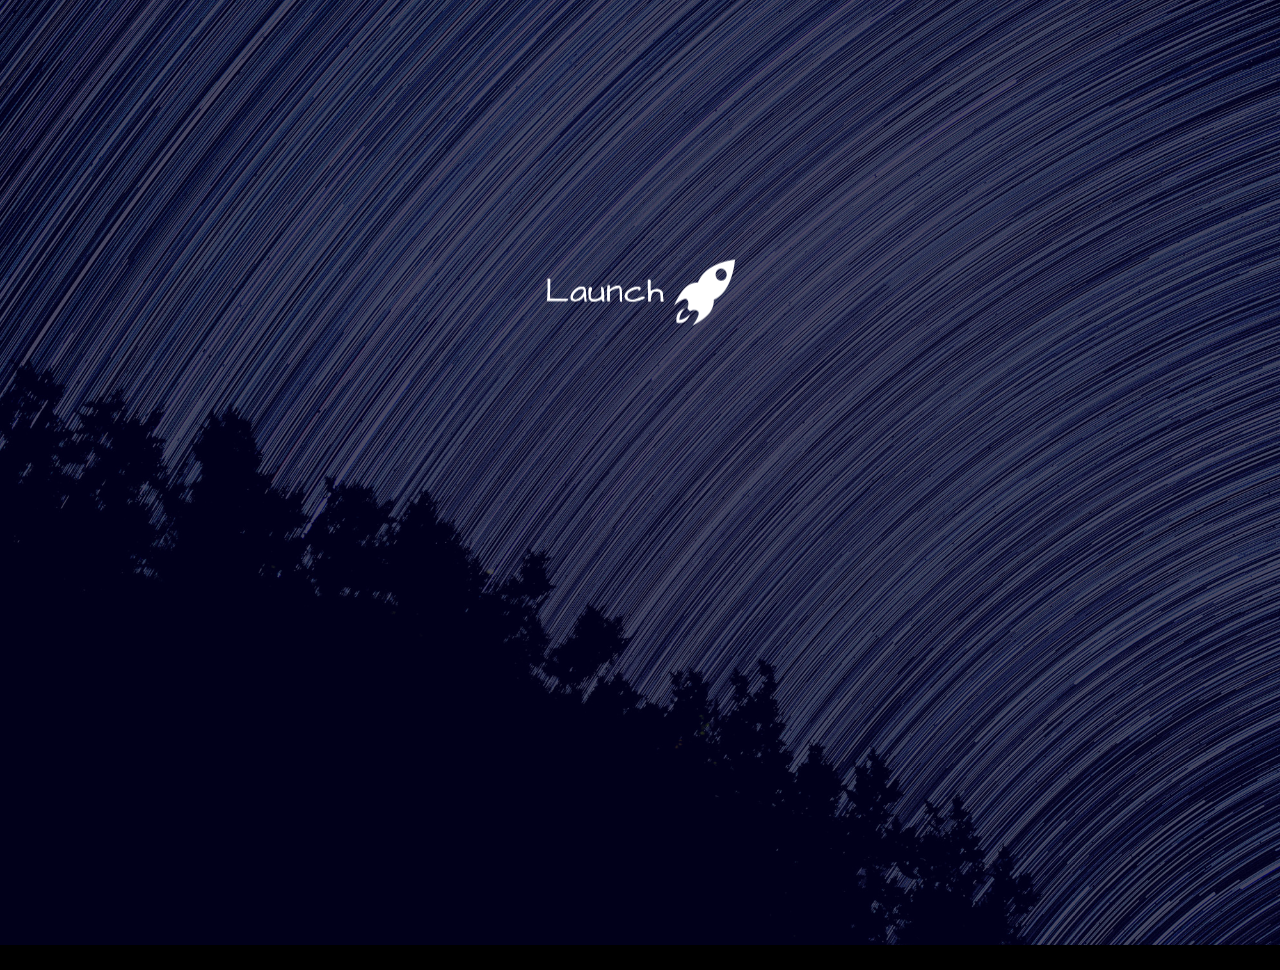
==== index.html @ 57f489f5 "Initial Website" ====
<!doctype html>

<html lang="en">
   
   
    <head>


        <!-- META -->
        <meta charset="utf-8">
        <meta name="robots" content="noodp">
        <meta name="viewport" content="width=device-width, initial-scale=1, maximum-scale=1, user-scalable=no">

        <!-- PAGE TITLE -->
        <title>Launch - Coming Soon</title>

        <!-- FAVICON -->
        <link rel="shortcut icon" href="assets/img/favicon.png">

        <!-- FONTS -->
        <link href="https://fonts.googleapis.com/css?family=Roboto:100,300,400,500,700&amp;subset=latin-ext" rel="stylesheet">

        <!-- STYLESHEETS -->
        <link rel="stylesheet" type="text/css" href="assets/css/plugins.css">
        <link rel="stylesheet" type="text/css" href="assets/css/main.css">


    </head>


    <body>
    
       
        <!-- PRELOADER -->
        <div class="preloader">
           
            <!-- SPINNER -->
            <div class="spinner">
             
              <div class="bounce-1"></div>
              <div class="bounce-2"></div>
              <div class="bounce-3"></div>
              
            </div>
            <!-- /SPINNER -->
            
        </div>
        <!-- /PRELOADER -->


        <!-- HERO -->
        <div class="hero">


            <!-- FRONT CONTENT -->
            <div class="front-content">


                <!-- CONTAINER MID -->
                <div class="container-mid">


                    <!-- ANIMATION CONTAINER -->
                    <div class="animation-container animation-fade-down" data-animation-delay="0">
                       
                        <img class="img-responsive logo" src="assets/img/logo.png" alt="image">
                        
                    </div>
                    <!-- /ANIMATION CONTAINER -->
                    
                    
                    <!-- ANIMATION CONTAINER -->
                    <div class="animation-container animation-fade-right" data-animation-delay="300">
                        
                        <h1>We're Coming Soon..</h1>
                        
                    </div>
                    <!-- /ANIMATION CONTAINER -->
                    
                    
                    <!-- ANIMATION CONTAINER -->
                    <div class="animation-container animation-fade-left" data-animation-delay="600"> 
                       
                        <p class="subline">We're working on our new website. Join our newsletter and get notifed.</p>
                        
                    </div>
                    <!-- /ANIMATION CONTAINER -->
                    

                    <!-- ANIMATION CONTAINER -->
                    <div class="animation-container animation-fade-up" data-animation-delay="900"> 
                       
                        <div class="open-popup">Notify Me</div>
                        
                    </div>
                    <!-- /ANIMATION CONTAINER -->
                    

                </div>
                <!-- /CONTAINER MID -->


                <!-- FOOTER -->
                <div class="footer">
                    

                    <!-- ANIMATION CONTAINER -->
                    <div class="animation-container animation-fade-up" data-animation-delay="1200">
                       
                        <p>© 2017 Your Brand | Design by <a href="https://templatefoundation.com">Template Foundation</a></p>
                        
                    </div>
                    <!-- /ANIMATION CONTAINER -->
                    

                </div>
                <!-- /FOOTER -->


            </div>
            <!-- /FRONT CONTENT -->


            <!-- BACKGROUND CONTENT -->
            <div class="background-content parallax-on">

                <div class="background-overlay"></div>
                <div class="background-img layer" data-depth="0.05"></div>
                
            </div>
            <!-- /BACKGROUND CONTENT -->


        </div>
        <!-- /HERO -->
        
        
        <!-- POPUP ( SUBSCRIBE ) -->
        <div class="popup">
           
           
            <!-- CARD -->
            <div class="card">
                    
                    
                    <!-- CARD CLOSE BUTTON -->
                    <div class="close-popup close-button"></div>
                   
                    <i class="fa fa-envelope-o" aria-hidden="true"></i>
                    <h3>Sign Up</h3>
                    <p class="subline">Signing up to our newsletter gives you exclusive access to our Website Launch!</p>
                   
                    <!-- FORM -->
                    <form action="assets/php/subscribe.php" method="post" class="subscribe-form">

                       
                        <input type="text" name="email" placeholder="* Enter your Email" onfocus="this.placeholder = ''" onblur="this.placeholder = '* Enter your Email'" class="email form-control">

                        <!-- PHANTOM ELEMENT ( HONEYPOT CAPTCHA FOR SECURITY ) DO NOT REMOVE -->
                        <div class="fhp-input"><input type="text" name="phone" placeholder="* Enter your phone to Subscribe!" class="email form-control"></div>
                        <!-- /PHANTOM ELEMENT ( HONEYPOT CAPTCHA FOR SECURITY ) DO NOT REMOVE -->

                        <button type="submit" class="btn btn-primary form-control">Subscribe<i class="fa fa-long-arrow-right" aria-hidden="true"></i></button>
                        
                        <!-- SUCCESS-ERROR MESSAGE -->
                        <div class="error-message">* Enter a valid Email Address!</div>
                        <div class="success-message">* Successfuly Subscribed!</div>
                        <!-- /SUCCESS-ERROR MESSAGE -->
                        

                    </form>
                    <!-- /FORM -->
                    
                
            </div>
            <!-- /CARD -->
            
            
        </div>
        <!-- /POPUP ( SUBSCRIBE ) -->


        <!-- JAVASCRIPTS -->
        <script type="text/javascript" src="assets/js/plugins.js"></script>
        <script type="text/javascript" src="assets/js/main.js"></script>


    </body> 
    
    
</html>
---- assets/css/main.css ----
/******************************************************************


	------------------------
	-- TABLE OF CONTENTS --
	------------------------
	
	--  1. Basic
	--  2. Preloader
    --  3. Hero
    --  4. Hero --> Front Content
    --  5. Hero --> Background Content
    --  6. Popup Subscribe
 
 
 ******************************************************************/




/** 1. Basic
*******************************************************************/

html
{
    font-size: 10px !important;
}

body
{
    font-family: 'Roboto', sans-serif;
    font-weight: 300;
    font-style: normal;

    overflow: hidden;

    color: #fff;
    background: #000;

    -webkit-font-smoothing: antialiased;
}

h1,
h2,
h3,
h4,
h5,
h6,
p,
a
{
    font-family: 'Roboto', sans-serif;
    font-weight: normal;

    color: #fff;
}

h1
{
    font-size: 6rem;
}

h2
{
    font-size: 5rem;
}

h3
{
    font-size: 4rem;
}

h4
{
    font-size: 3rem;
}

h5
{
    font-size: 2rem;
}

h6
{
    font-size: 1.8rem;
}

p
{
    font-size: 1.4rem;
}

a,
a:hover,
a:focus
{
    cursor: pointer;
    -webkit-transition: all 300ms ease;
         -o-transition: all 300ms ease;
            transition: all 300ms ease;
    text-decoration: none;
}

a:hover
{
    color: #fff;
}

@media (max-width:700px)
{
    html
    {
        font-size: 8px !important;
    }
}

@media (max-width:500px)
{
    html
    {
        font-size: 6px !important;
    }
}

@media (max-width:350px)
{
    html
    {
        font-size: 5px !important;
    }
}

@media (orientation:landscape) and (max-height:420px)
{
    html
    {
        font-size: 8px !important;
    }
}



/** 2. Preloader
*******************************************************************/

.preloader
{
    position: fixed;
    z-index: 100000;
    top: 0;
    left: 0;

    width: 100%;
    height: 100%;

    background: #2707eb;
}

.preloader.preloader-hidden
{
    height: 0;
    
    -webkit-transition: .5s ease .3s;
         -o-transition: .5s ease .3s;
            transition: .5s ease .3s;
}

.preloader .spinner
{
    position: absolute;
    top: 50%;

    width: 100%;

    -webkit-transform: translateY(-50%);
        -ms-transform: translateY(-50%);
            transform: translateY(-50%);
    text-align: center;
    opacity: 1;
}

.preloader.preloader-hidden .spinner
{
    opacity: 0;
    
    -webkit-transition: .3s ease;
         -o-transition: .3s ease;
            transition: .3s ease;
}

.preloader .spinner > div
{
    display: inline-block;

    width: 18px;
    height: 18px;
    margin: 0 6px;

    -webkit-animation: spinner-bounce 1.4s infinite ease-in-out both;
            animation: spinner-bounce 1.4s infinite ease-in-out both;

    border-radius: 100%;
    background-color: #fff;
}

.preloader .spinner .bounce-1
{
    -webkit-animation-delay: -.32s;
            animation-delay: -.32s;
}

.preloader .spinner .bounce-2
{
    -webkit-animation-delay: -.16s;
            animation-delay: -.16s;
}

@-webkit-keyframes spinner-bounce
{
    0%,
    80%,
    100%
    {
        -webkit-transform: scale(0);
    }
    40%
    {
        -webkit-transform: scale(1.0);
    }
}

@keyframes spinner-bounce
{
    0%,
    80%,
    100%
    {
        -webkit-transform: scale(0);
                transform: scale(0);
    }

    40%
    {
        -webkit-transform: scale(1.0);
                transform: scale(1.0);
    }
}



/** 3. Hero
*******************************************************************/

.hero
{
    position: absolute;
    z-index: 1;
    top: 0;
    left: 0;

    width: 100%;
    height: 100%;
}

.hero .animation-container
{
    -webkit-transition: .5s ease;
         -o-transition: .5s ease;
            transition: .5s ease;
}

.hero .animation-container.animation-fade
{
    opacity: 0;
}

.hero .animation-container.animation-fade.run-animation
{
    opacity: 1;
}

.hero .animation-container.animation-fade-up
{
    -webkit-transform: translateY(10vh);
        -ms-transform: translateY(10vh);
            transform: translateY(10vh);

    opacity: 0;
}

.hero .animation-container.animation-fade-up.run-animation
{
    -webkit-transform: translateY(0);
        -ms-transform: translateY(0);
            transform: translateY(0);

    opacity: 1;
}

.hero .animation-container.animation-fade-down
{
    -webkit-transform: translateY(-10vh);
        -ms-transform: translateY(-10vh);
            transform: translateY(-10vh);

    opacity: 0;
}

.hero .animation-container.animation-fade-down.run-animation
{
    -webkit-transform: translateY(0);
        -ms-transform: translateY(0);
            transform: translateY(0);

    opacity: 1;
}

.hero .animation-container.animation-fade-left
{
    -webkit-transform: translateX(10vh);
        -ms-transform: translateX(10vh);
            transform: translateX(10vh);

    opacity: 0;
}

.hero .animation-container.animation-fade-left.run-animation
{
    -webkit-transform: translateX(0);
        -ms-transform: translateX(0);
            transform: translateX(0);

    opacity: 1;
}

.hero .animation-container.animation-fade-right
{
    -webkit-transform: translateX(-10vh);
        -ms-transform: translateX(-10vh);
            transform: translateX(-10vh);

    opacity: 0;
}

.hero .animation-container.animation-fade-right.run-animation
{
    -webkit-transform: translateX(0);
        -ms-transform: translateX(0);
            transform: translateX(0);

    opacity: 1;
}



/** 4. Hero --> Front Content 
*******************************************************************/

.hero .front-content
{
    position: absolute;
    z-index: 2;
    top: 0;
    left: 0;

    width: 100%;
    height: 100%;
}

.hero .front-content .container-mid
{
    position: absolute;
    top: 50%;
    left: 0;

    width: 100%;

    -webkit-transform: translateY(-50%);
        -ms-transform: translateY(-50%);
            transform: translateY(-50%);
    text-align: center;
}

.hero .front-content .container-mid img.logo
{
    display: block;

    margin: 0 auto;
}

.hero .front-content .container-mid h1
{
    font-weight: bold;
    line-height: 1.1em;

    margin-top: .5em;
    margin-bottom: .46em;

    letter-spacing: .025em;
}

.hero .front-content .container-mid p.subline
{
    font-size: 3rem;
    line-height: 1.4em;

    max-width: 18em;
    margin-right: auto;
    margin-bottom: 1.3em;
    margin-left: auto;

    letter-spacing: .025em;
}

.hero .front-content .container-mid .open-popup
{
    font-size: 2.2rem;
    font-weight: 500;
    line-height: 2.6em;

    position: relative;

    display: inline-block;
    overflow: hidden;

    padding: 0 2.6em;

    cursor: pointer;
    -webkit-transition: all .1s linear;
         -o-transition: all .1s linear;
            transition: all .1s linear;
    letter-spacing: .025em;

    color: #fff;
    border: 3px solid #fff;
    border-radius: 4em;
    background: none;
}

.hero .front-content .container-mid .open-popup:hover
{
    color: #111;
    background: #fff;
}

.hero .front-content .footer
{
    position: absolute;
    bottom: 10px;

    width: 100%;

    text-align: center;
}

.hero .front-content .footer p
{
    font-size: 1.3rem;

    letter-spacing: .025em;

    opacity: .85;
}

.hero .front-content .footer p a
{
    font-weight: bold;
}

@media (orientation:landscape) and (max-height:420px)
{
    .hero .front-content .footer
    {
        display: none;
    }
}



/** 5. Hero --> Background Content 
*******************************************************************/

.hero .background-content
{
    position: absolute;
    z-index: 1;
    top: 0;
    left: 0;

    width: 100%;
    height: 100%;
}

.hero .background-content.parallax-on
{
    position: absolute;
    z-index: 1;
    top: 50%;
    left: 50%;

    width: 110%;
    height: 110%;

    -webkit-transform: translate3d(-50%, -50%, 0px) !important;
            transform: translate3d(-50%, -50%, 0px) !important;
}

.hero .background-content .background-overlay
{
    position: absolute;
    z-index: 50;
    top: 0;
    left: 0;

    width: 100%;
    height: 100%;

    opacity: .7;
    background: #020026;
}

.hero .background-content .background-img
{
    position: absolute;
    z-index: 1;
    top: 0;
    left: 0;

    width: 100%;
    height: 100%;

    background: url(../img/background.jpg);
    background-repeat: no-repeat;
    background-size: cover;
}


/** 6. Popup Subscribe
*******************************************************************/

.popup
{
    position: fixed;
    z-index: -100;
    top: 0;
    left: 0;

    overflow-y: auto;

    width: 100%;
    height: 100%;

    -webkit-transition: .3s ease;
         -o-transition: .3s ease;
            transition: .3s ease;
    pointer-events: none;

    opacity: 0;
    background: rgba(5,5,5,.5);
}

.popup.show
{
    z-index: 100;

    pointer-events: all;

    opacity: 1;
}

.popup .backface
{
    position: absolute;
    z-index: 0;
    top: 0;
    left: 0;

    width: 100%;
    height: 100%;
}

.popup .card
{
    position: relative;
    z-index: 5;
    top: 60%;
    left: 50%;

    max-width: 410px;
    padding: 90px 46px;

    -webkit-transform: translate(-50%,-50%);
        -ms-transform: translate(-50%,-50%);
            transform: translate(-50%,-50%);
    text-align: center;

    opacity: 0;
    border: 5px solid #fff;
    background: red;
    background-image: url(../img/card-background.jpg);
    background-position: center;
    background-size: cover;
}

.popup.show .card
{
    top: 50%;

    -webkit-transition: .4s ease;
         -o-transition: .4s ease;
            transition: .4s ease;

    opacity: 1;
}

.popup .card:after
{
    position: absolute;
    z-index: -2;
    top: 0;
    left: 0;

    width: 100%;
    height: 100%;

    content: '';

    opacity: .4;
    background: #111;
}

.popup .card .close-button
{
    position: absolute;
    top: 15px;
    right: 15px;

    width: 20px;
    height: 20px;

    cursor: pointer;
}

.popup .card .close-button:before
{
    position: absolute;
    top: 50%;
    left: 0;

    width: 100%;
    height: 2px;

    content: '';
    -webkit-transform: rotate(45deg);
        -ms-transform: rotate(45deg);
            transform: rotate(45deg);

    background: #fff;
}

.popup .card .close-button:after
{
    position: absolute;
    top: 50%;
    left: 0;

    width: 100%;
    height: 2px;

    content: '';
    -webkit-transform: rotate(-45deg);
        -ms-transform: rotate(-45deg);
            transform: rotate(-45deg);

    background: #fff;
}

.popup .card i
{
    font-size: 6rem;
}

.popup .card h3
{
    margin-top: .5em;
    margin-bottom: .8em;
}

.popup .card p.subline
{
    font-size: 1.6rem;

    max-width: 19em;
    margin-right: auto;
    margin-bottom: 2.4em;
    margin-left: auto;

    letter-spacing: .025em;
}


.popup .card .subscribe-form
{
    position: relative;

    width: 100%;
}

.popup .card .subscribe-form .fhp-input
{
    display: none;

    pointer-events: none;

    opacity: 0;
}

.popup .card .subscribe-form input
{
    font-size: 1.6rem;
    font-weight: 400;
    line-height: 3.2em;

    display: block;

    height: 3.2em;
    margin-bottom: 20px;

    text-align: center;
    letter-spacing: .03em;

    border: none;
    border-radius: 6px;
    outline: none !important;
    background: #fff;
    -webkit-box-shadow: none;
            box-shadow: none;
}

.popup .card .subscribe-form button
{
    font-size: 1.6rem;
    font-weight: 400;
    line-height: 3.2em !important;

    position: relative;

    display: block;

    height: 3.2em;
    padding: 0;

    -webkit-transition: .1s ease;
         -o-transition: .1s ease;
            transition: .1s ease;
    text-align: center;
    letter-spacing: .03em;

    border: none;
    border-radius: 6px;
    outline: none !important;
    background: #2707eb;
    -webkit-box-shadow: none !important;
            box-shadow: none !important;
}

.popup .card .subscribe-form button[disabled]
{
    cursor: not-allowed;

    opacity: 1;

    filter: alpha(opacity=100);
}

.popup .card .subscribe-form button span
{
    font-size: inherit;
    line-height: inherit;

    position: absolute;
    z-index: 100;
    top: 0;
    left: 0;

    width: 100%;

    text-align: center;

    color: #fff !important;
    border: none !important;
    outline: none !important;
}

.popup .card .subscribe-form button i
{
    font-size: 1.4em;
    line-height: inherit;

    position: absolute;
    z-index: 100;
    top: 0;
    right: 5%;

    width: auto;

    -webkit-transform: translateX(-15px);
        -ms-transform: translateX(-15px);
            transform: translateX(-15px);
    text-align: center;

    opacity: 0;
    color: #fff !important;
}

.popup .card .subscribe-form button:hover i
{
    -webkit-transform: translateX(0);
        -ms-transform: translateX(0);
            transform: translateX(0);

    opacity: 1;
}

.popup .card .subscribe-form button[disabled] i
{
    display: none !important;
}

.popup .card .subscribe-form .error-message,
.popup .card .subscribe-form .success-message
{
    font-weight: 500;

    position: absolute;
    bottom: -36px;
    left: 0;

    width: 100%;

    text-align: center;
    letter-spacing: .02em;

    opacity: 0;
}

.popup .card .subscribe-form.form-error .error-message,
.popup .card .subscribe-form.form-success .success-message
{
    -webkit-transition: .3s ease;
         -o-transition: .3s ease;
            transition: .3s ease;

    opacity: 1;
}

.popup .card .subscribe-form.form-success .success-message
{
    -webkit-animation-name: form_success_animation;
            animation-name: form_success_animation;
    -webkit-animation-duration: 1s;
            animation-duration: 1s;

    color: lawngreen;
}

.popup .card .subscribe-form.form-error .error-message
{
    -webkit-animation-name: form_error_animation;
            animation-name: form_error_animation;
    -webkit-animation-duration: 1s;
            animation-duration: 1s;

    color: red;
}

@-webkit-keyframes form_success_animation
{
    from
    {
        -webkit-transform: scale3d(1, 1, 1);
                transform: scale3d(1, 1, 1);
    }

    50%
    {
        -webkit-transform: scale3d(1.08, 1.08, 1.08);
                transform: scale3d(1.08, 1.08, 1.08);
    }

    to
    {
        -webkit-transform: scale3d(1, 1, 1);
                transform: scale3d(1, 1, 1);
    }
}

@keyframes form_success_animation
{
    from
    {
        -webkit-transform: scale3d(1, 1, 1);
                transform: scale3d(1, 1, 1);
    }

    50%
    {
        -webkit-transform: scale3d(1.08, 1.08, 1.08);
                transform: scale3d(1.08, 1.08, 1.08);
    }

    to
    {
        -webkit-transform: scale3d(1, 1, 1);
                transform: scale3d(1, 1, 1);
    }
}

@-webkit-keyframes form_error_animation
{
    from
    {
        -webkit-transform: none;
                transform: none;
    }

    15%
    {
        -webkit-transform: translate3d(-10%, 0, 0) rotate3d(0, 0, 1, -5deg);
                transform: translate3d(-10%, 0, 0) rotate3d(0, 0, 1, -5deg);
    }

    30%
    {
        -webkit-transform: translate3d(8%, 0, 0) rotate3d(0, 0, 1, 3deg);
                transform: translate3d(8%, 0, 0) rotate3d(0, 0, 1, 3deg);
    }

    45%
    {
        -webkit-transform: translate3d(-6%, 0, 0) rotate3d(0, 0, 1, -3deg);
                transform: translate3d(-6%, 0, 0) rotate3d(0, 0, 1, -3deg);
    }

    60%
    {
        -webkit-transform: translate3d(4%, 0, 0) rotate3d(0, 0, 1, 2deg);
                transform: translate3d(4%, 0, 0) rotate3d(0, 0, 1, 2deg);
    }

    75%
    {
        -webkit-transform: translate3d(-2%, 0, 0) rotate3d(0, 0, 1, -1deg);
                transform: translate3d(-2%, 0, 0) rotate3d(0, 0, 1, -1deg);
    }

    to
    {
        -webkit-transform: none;
                transform: none;
    }
}

@keyframes form_error_animation
{
    from
    {
        -webkit-transform: none;
                transform: none;
    }

    15%
    {
        -webkit-transform: translate3d(-10%, 0, 0) rotate3d(0, 0, 1, -5deg);
                transform: translate3d(-10%, 0, 0) rotate3d(0, 0, 1, -5deg);
    }

    30%
    {
        -webkit-transform: translate3d(8%, 0, 0) rotate3d(0, 0, 1, 3deg);
                transform: translate3d(8%, 0, 0) rotate3d(0, 0, 1, 3deg);
    }

    45%
    {
        -webkit-transform: translate3d(-6%, 0, 0) rotate3d(0, 0, 1, -3deg);
                transform: translate3d(-6%, 0, 0) rotate3d(0, 0, 1, -3deg);
    }

    60%
    {
        -webkit-transform: translate3d(4%, 0, 0) rotate3d(0, 0, 1, 2deg);
                transform: translate3d(4%, 0, 0) rotate3d(0, 0, 1, 2deg);
    }

    75%
    {
        -webkit-transform: translate3d(-2%, 0, 0) rotate3d(0, 0, 1, -1deg);
                transform: translate3d(-2%, 0, 0) rotate3d(0, 0, 1, -1deg);
    }

    to
    {
        -webkit-transform: none;
                transform: none;
    }
}

@media (orientation:landscape) and (max-height:420px)
{
    .popup .card
    {
        -webkit-transform: translate(-50%,0%);
            -ms-transform: translate(-50%,0%);
                transform: translate(-50%,0%);
    }

    .popup.show .card
    {
        top: 0;
    }
}
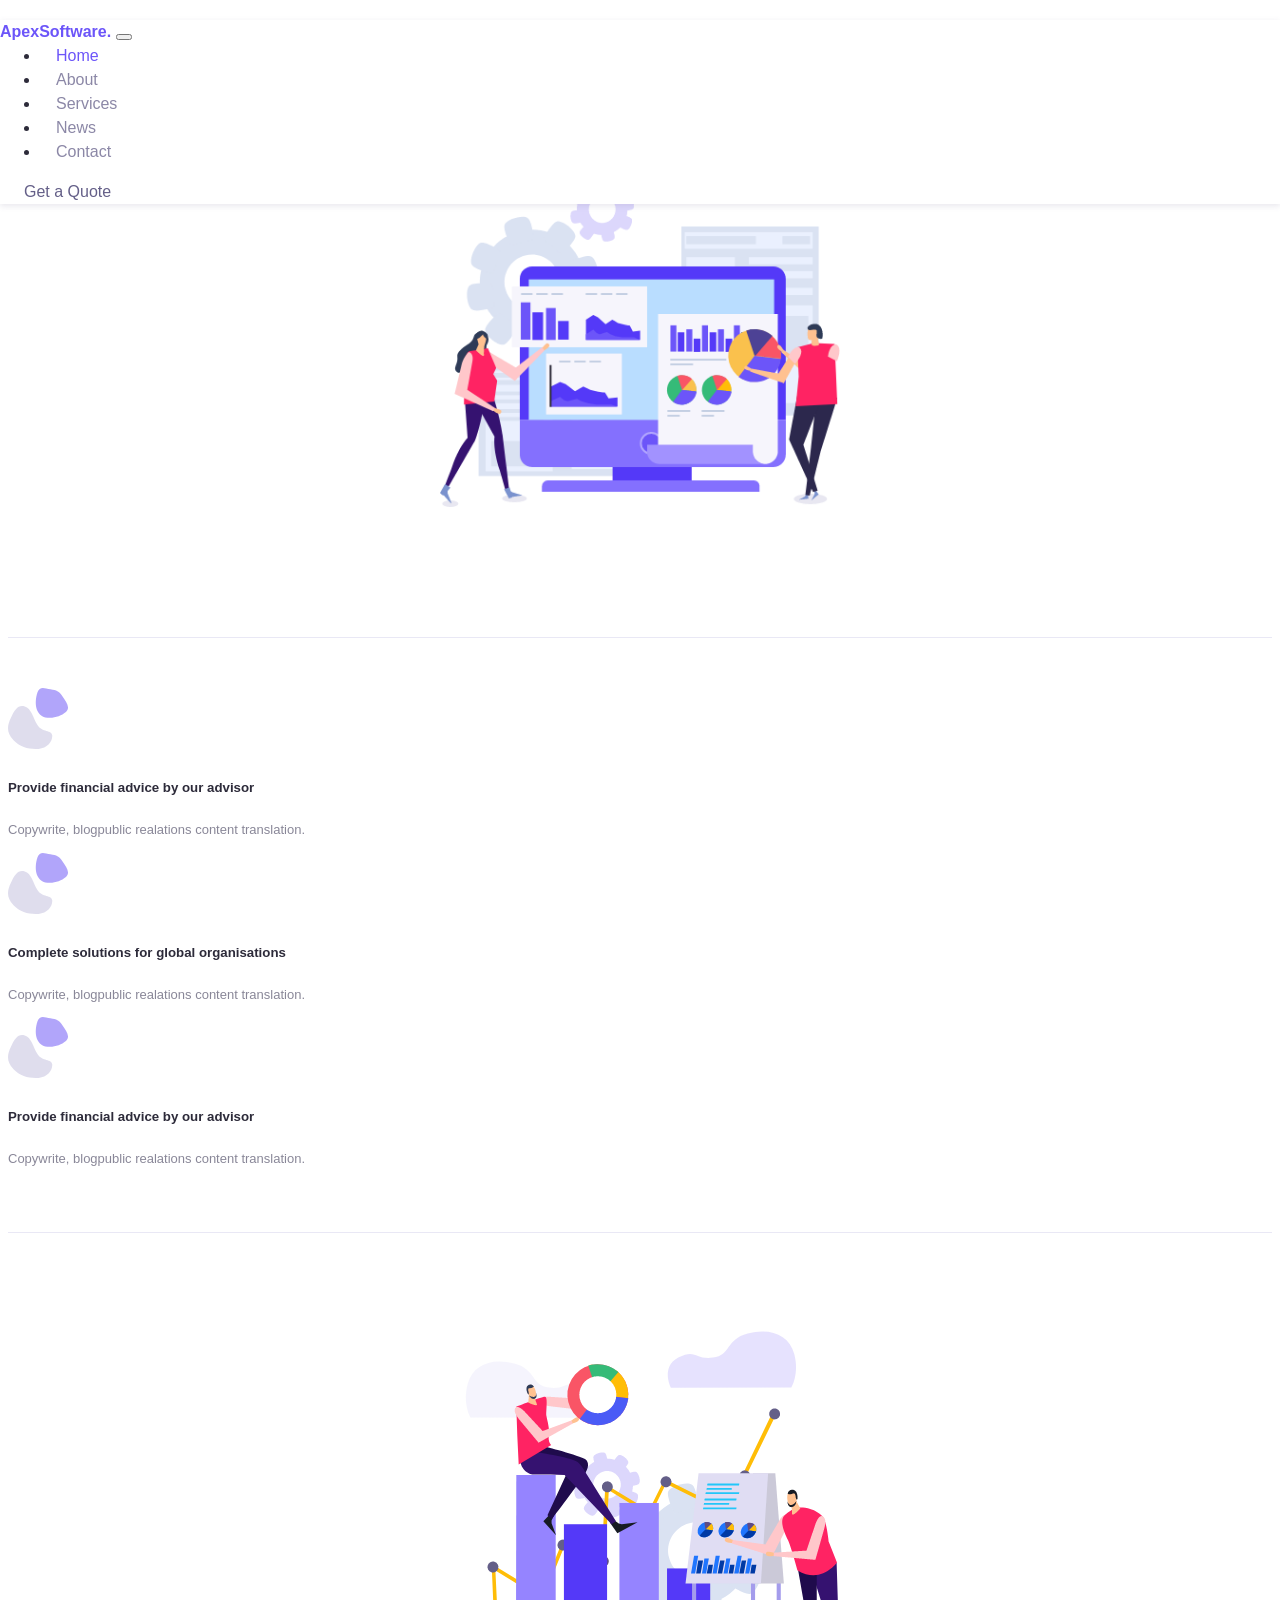
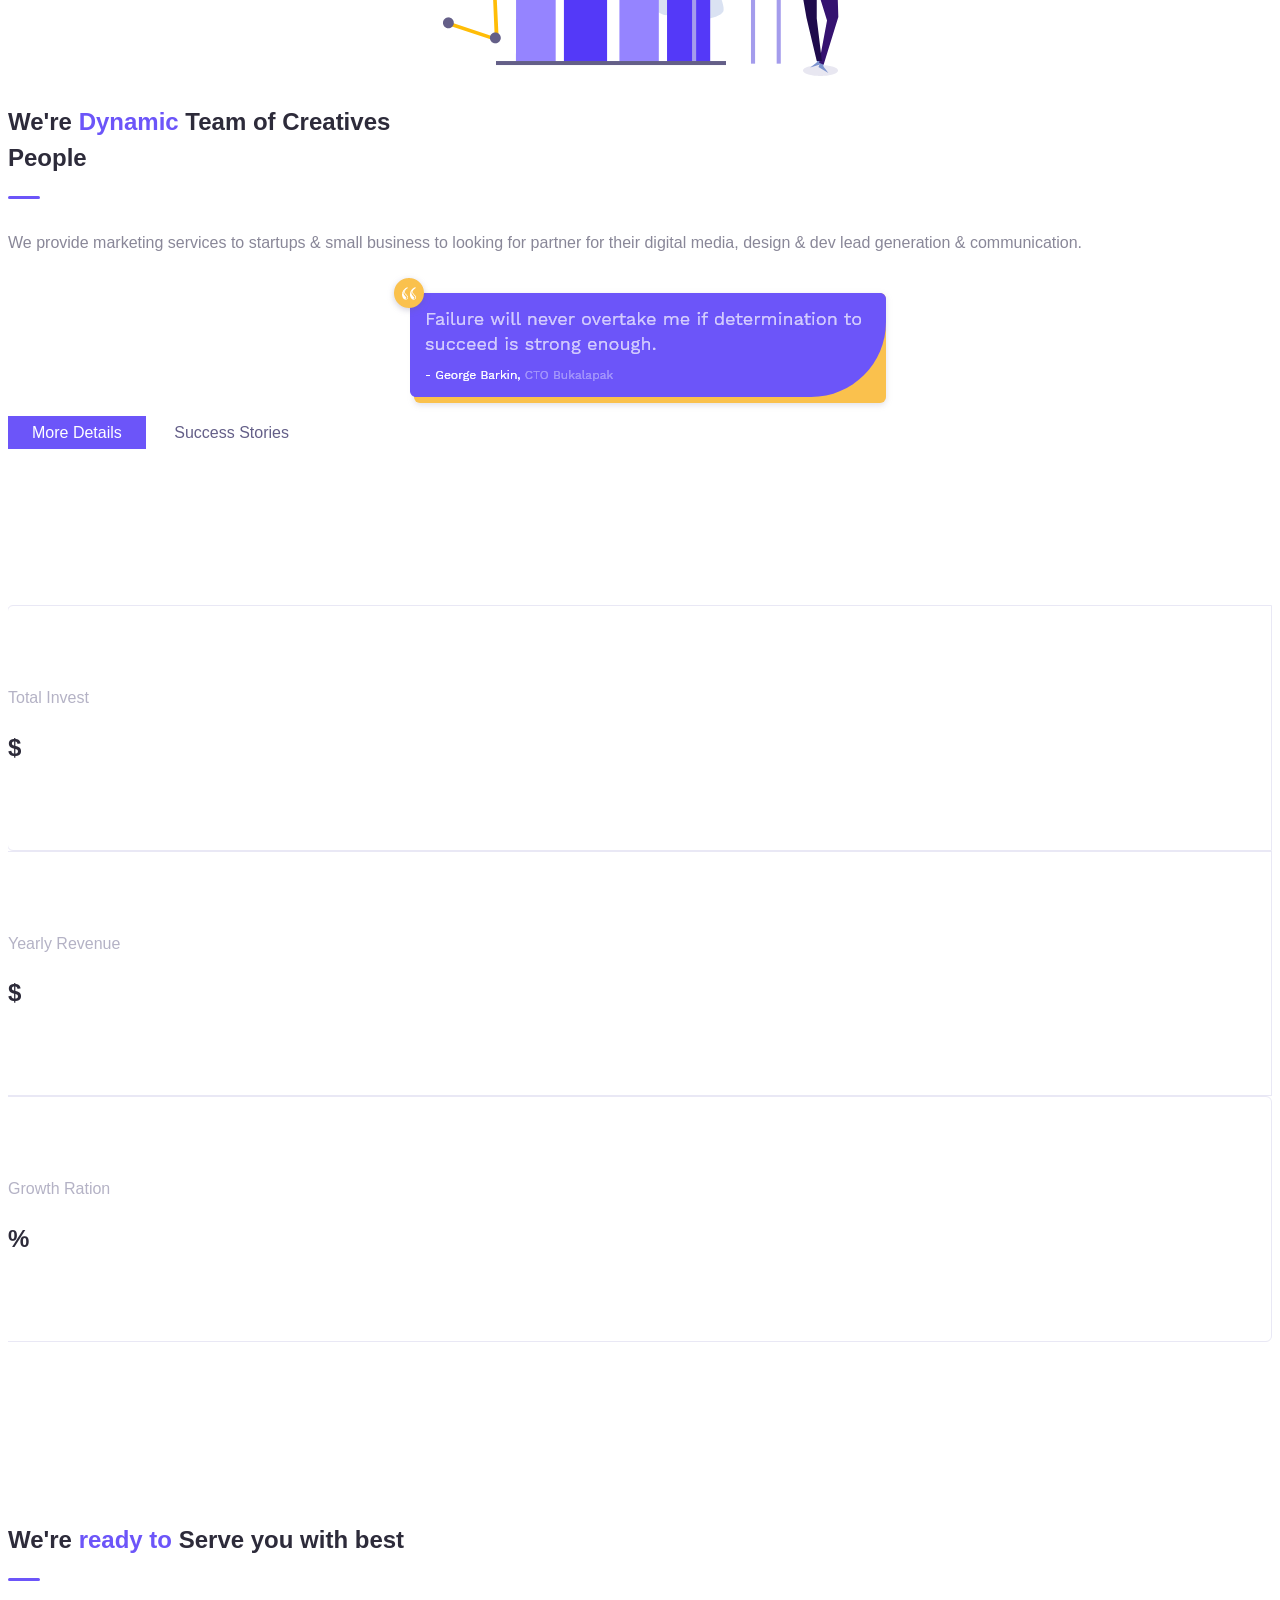
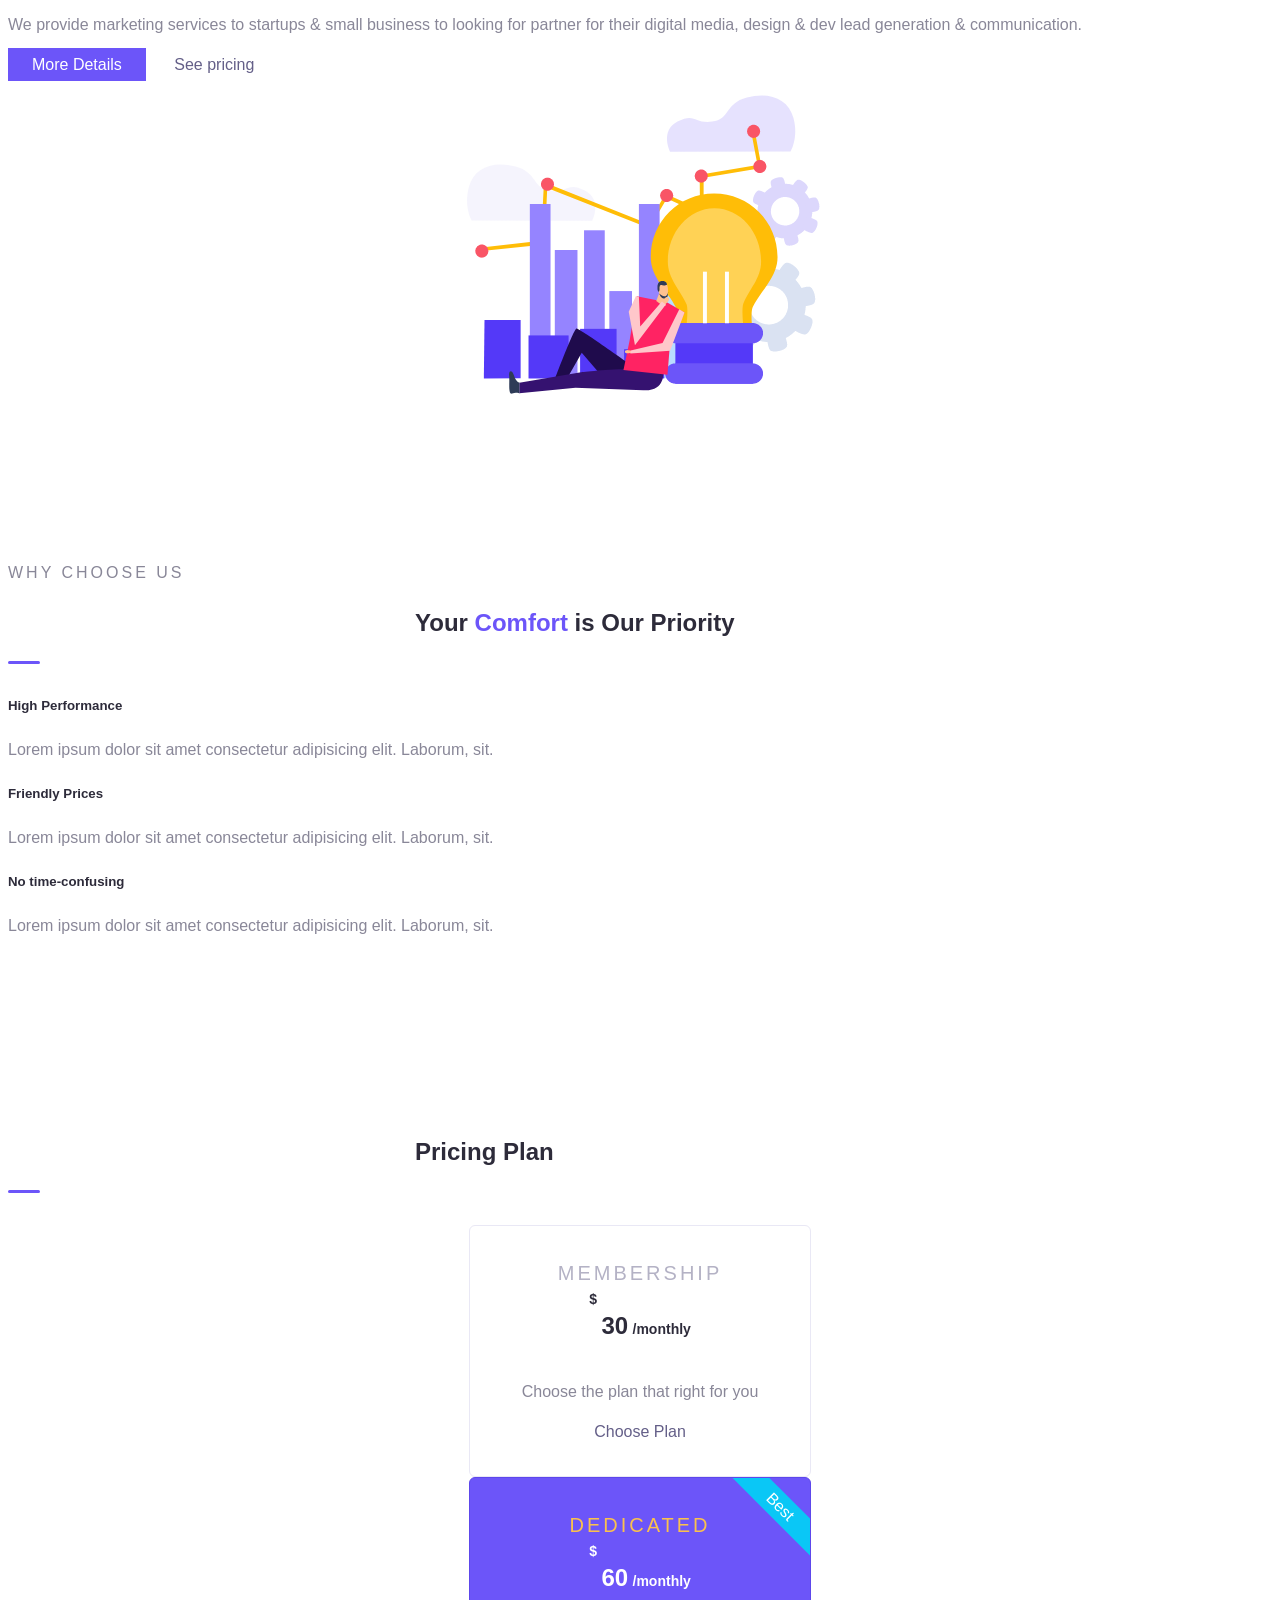
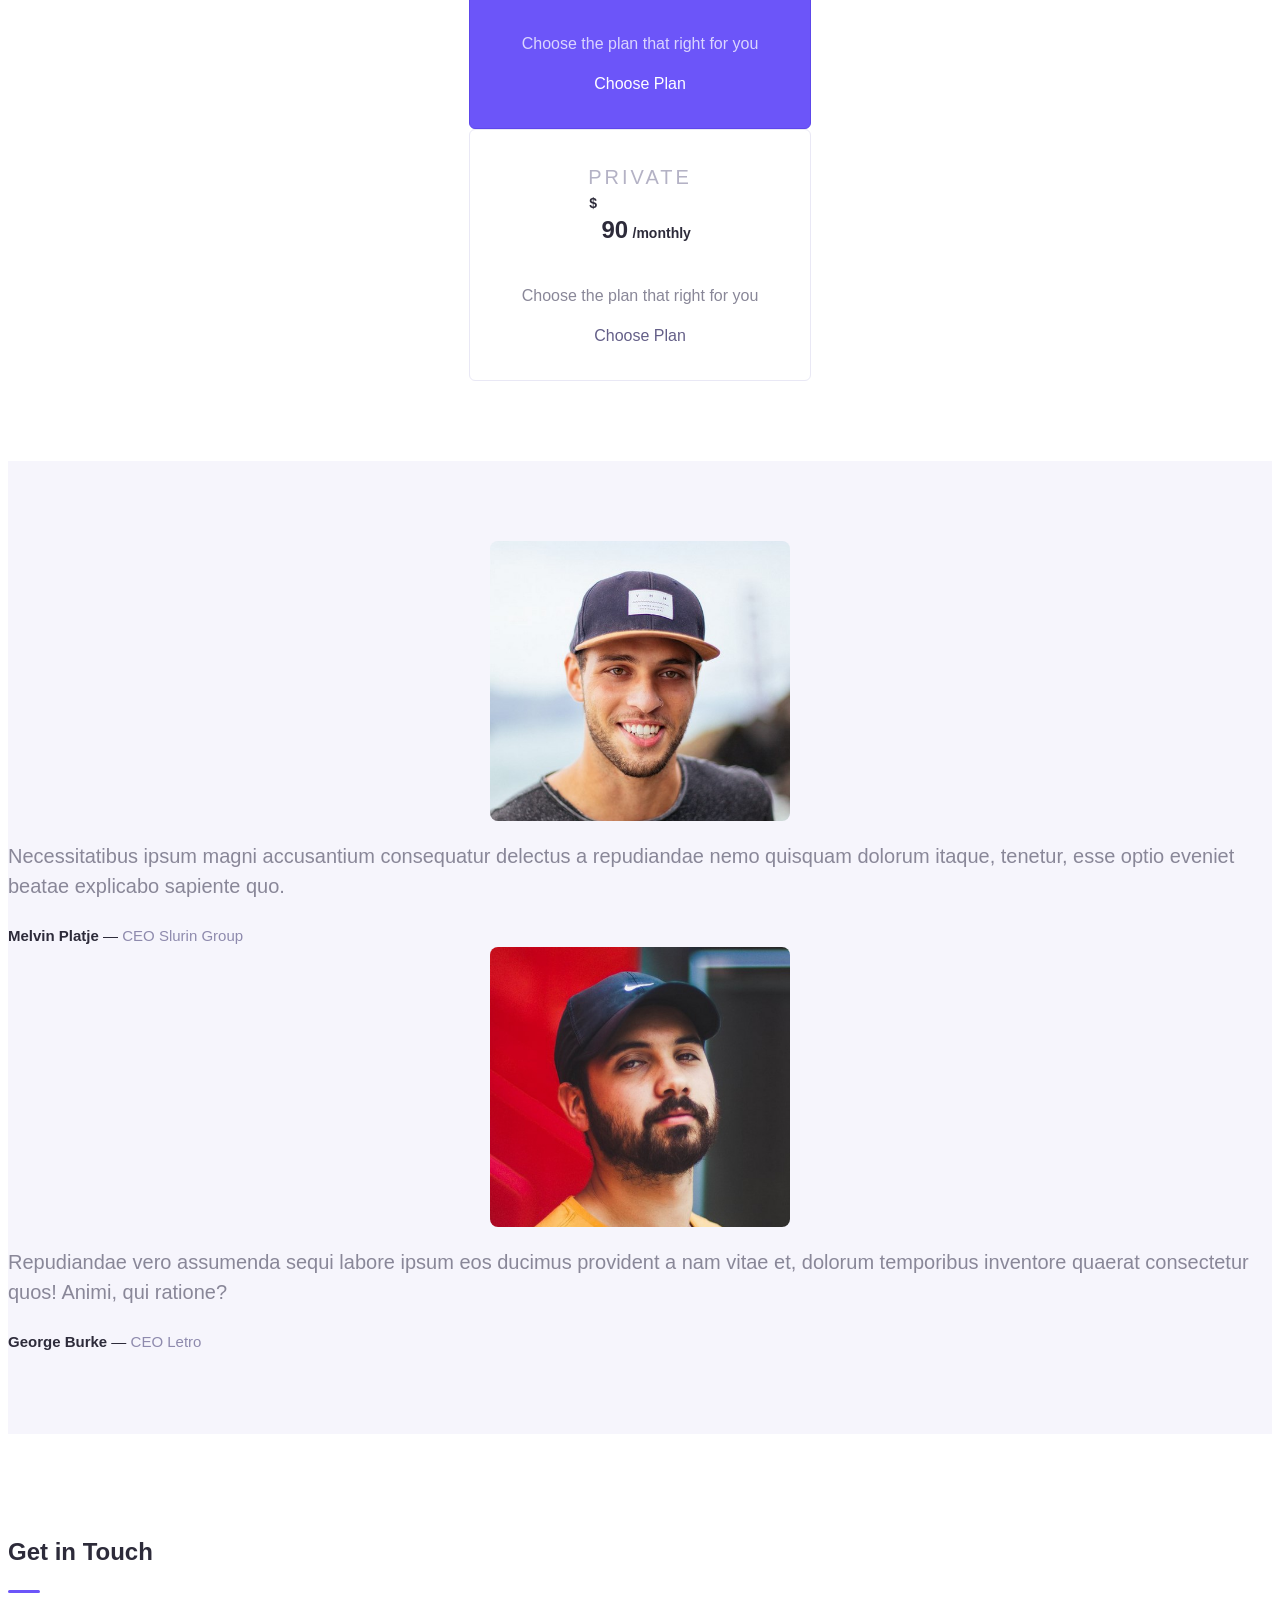
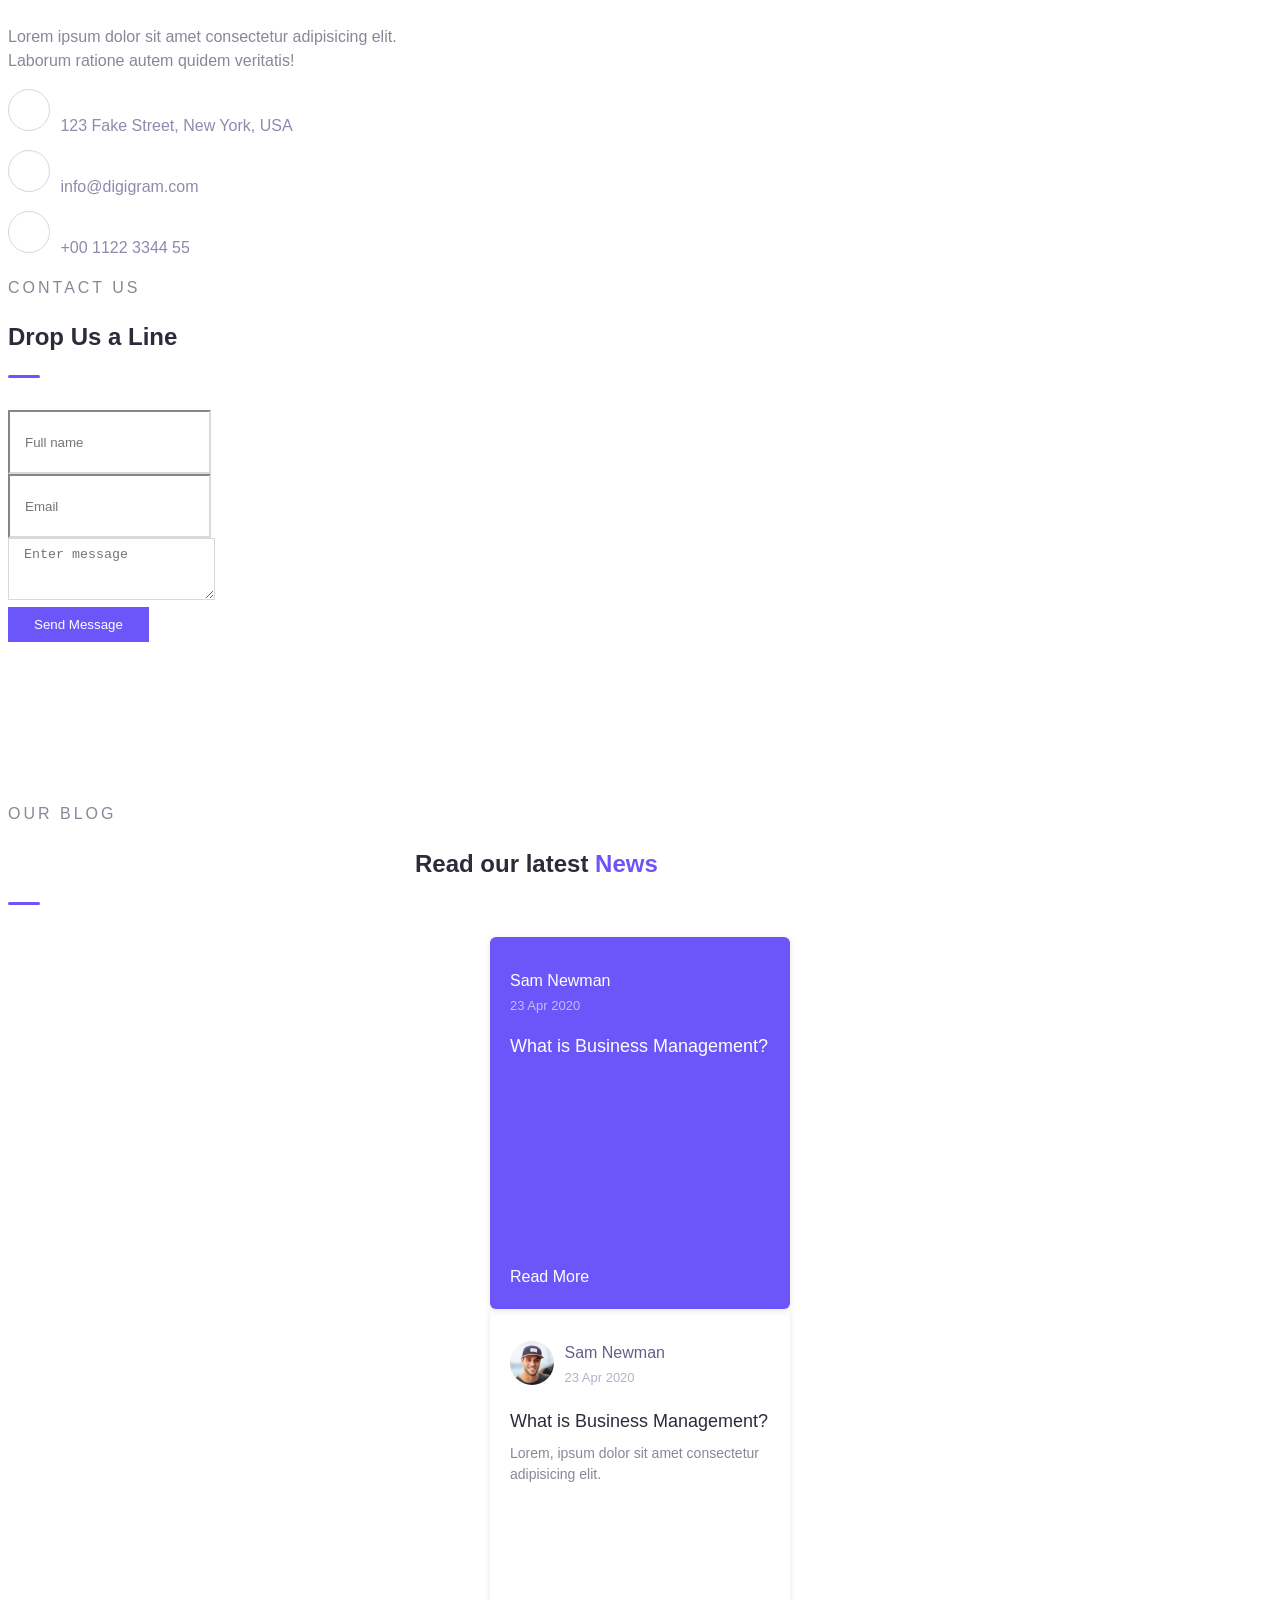
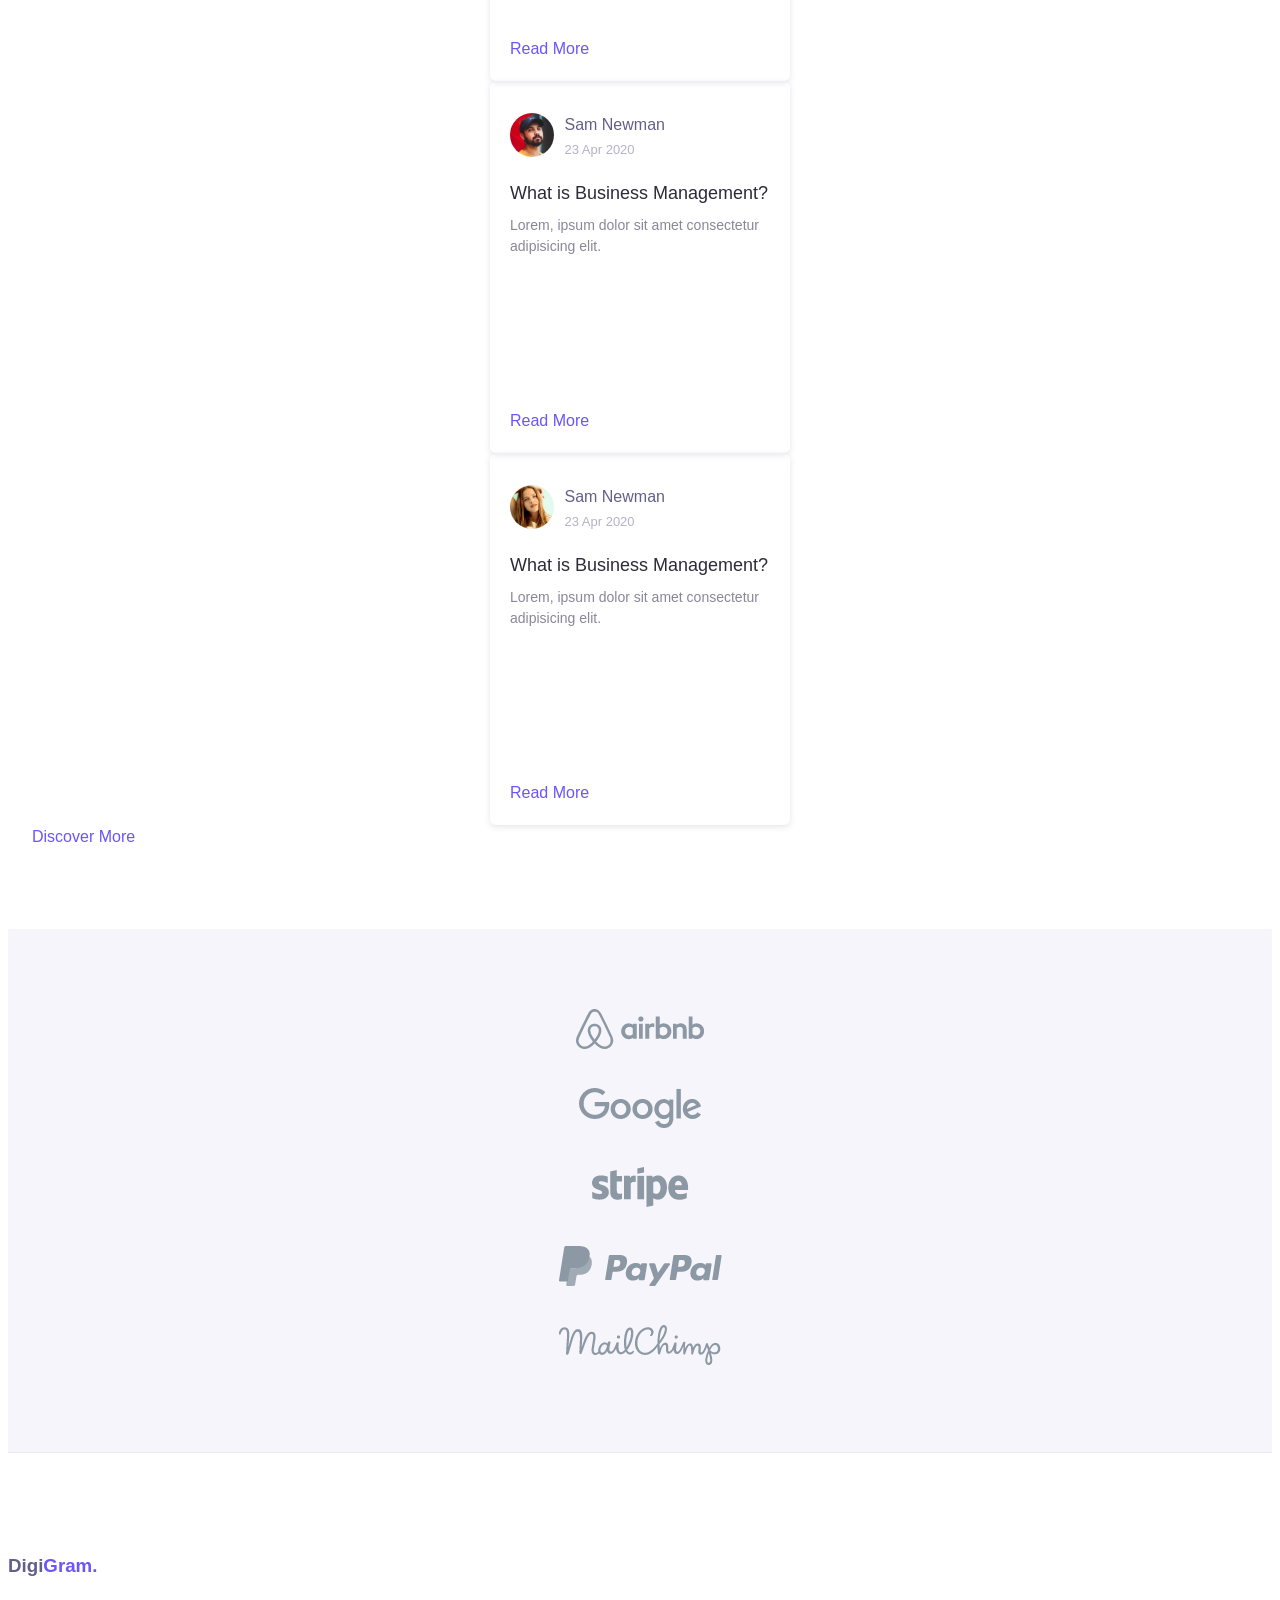
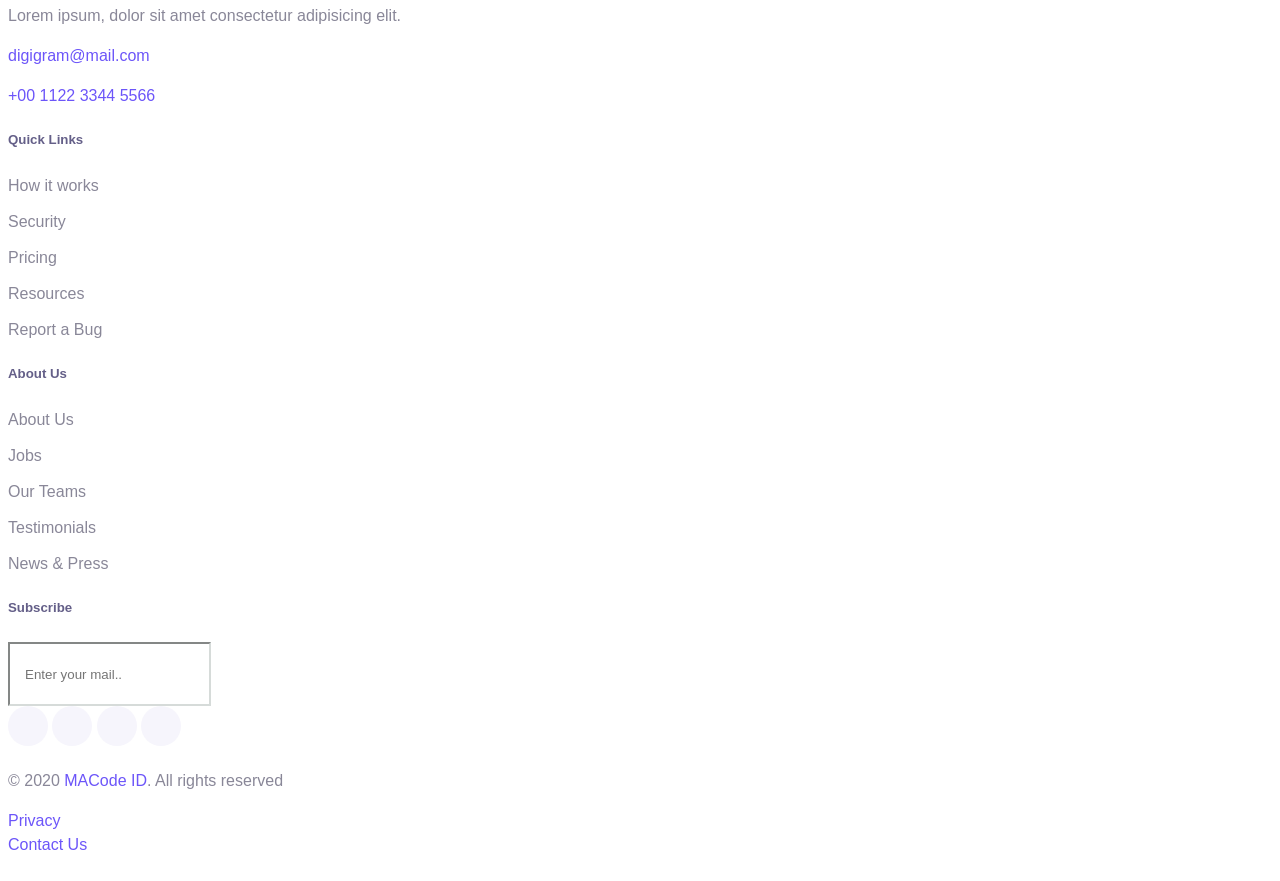
==== commit af8e4f5f: "Update to initial UI" ====
--- a/index.html
+++ b/index.html
@@ -1,191 +1,578 @@
-<!doctype html>
-
+<!DOCTYPE html>
 <html lang="en">
-   
-   
-    <head>
-
-
-        <!-- META -->
-        <meta charset="utf-8">
-        <meta name="robots" content="noodp">
-        <meta name="viewport" content="width=device-width, initial-scale=1, maximum-scale=1, user-scalable=no">
-
-        <!-- PAGE TITLE -->
-        <title>Launch - Coming Soon</title>
-
-        <!-- FAVICON -->
-        <link rel="shortcut icon" href="assets/img/favicon.png">
-
-        <!-- FONTS -->
-        <link href="https://fonts.googleapis.com/css?family=Roboto:100,300,400,500,700&amp;subset=latin-ext" rel="stylesheet">
-
-        <!-- STYLESHEETS -->
-        <link rel="stylesheet" type="text/css" href="assets/css/plugins.css">
-        <link rel="stylesheet" type="text/css" href="assets/css/main.css">
-
-
-    </head>
-
-
-    <body>
-    
-       
-        <!-- PRELOADER -->
-        <div class="preloader">
-           
-            <!-- SPINNER -->
-            <div class="spinner">
-             
-              <div class="bounce-1"></div>
-              <div class="bounce-2"></div>
-              <div class="bounce-3"></div>
-              
-            </div>
-            <!-- /SPINNER -->
+<head>
+  <meta charset="UTF-8">
+  <meta name="viewport" content="width=device-width, initial-scale=1.0">
+
+  <meta http-equiv="X-UA-Compatible" content="IE=edge">
+
+  <meta name="copyright" content="MACode ID, https://macodeid.com">
+
+  <title>Apex Software Services</title>
+
+  <link rel="stylesheet" href="./assets/vendor/animate/animate.css">
+
+  <link rel="stylesheet" href="./assets/css/bootstrap.css">
+
+  <link rel="stylesheet" href="./assets/css/maicons.css">
+
+  <link rel="stylesheet" href="./assets/vendor/owl-carousel/css/owl.carousel.css">
+
+  <link rel="stylesheet" href="./assets/css/theme.css">
+
+</head>
+<body>
+
+  <!-- Back to top button -->
+  <div class="back-to-top"></div>
+
+  <header>
+    <nav class="navbar navbar-expand-lg navbar-light navbar-float">
+      <div class="container">
+        <a href="index.html" class="navbar-brand">Apex<span class="text-primary">Software.</span></a>
+
+        <button class="navbar-toggler" data-toggle="collapse" data-target="#navbarContent" aria-controls="navbarContent" aria-expanded="false" aria-label="Toggle navigation">
+          <span class="navbar-toggler-icon"></span>
+        </button>
+
+        <div class="navbar-collapse collapse" id="navbarContent">
+          <ul class="navbar-nav ml-lg-4 pt-3 pt-lg-0">
+            <li class="nav-item active">
+              <a href="index.html" class="nav-link">Home</a>
+            </li>
+            <li class="nav-item">
+              <a href="about.html" class="nav-link">About</a>
+            </li>
+            <li class="nav-item">
+              <a href="services.html" class="nav-link">Services</a>
+            </li>
+            <li class="nav-item">
+              <a href="blog.html" class="nav-link">News</a>
+            </li>
+            <li class="nav-item">
+              <a href="contact.html" class="nav-link">Contact</a>
+            </li>
+          </ul>
+
+          <div class="ml-auto">
+            <a href="#" class="btn btn-outline rounded-pill">Get a Quote</a>
+          </div>
+        </div>
+      </div>
+    </nav>
+
+    <div class="page-banner home-banner">
+      <div class="container h-100">
+        <div class="row align-items-center h-100">
+          <div class="col-lg-6 py-3 wow fadeInUp">
+            <h1 class="mb-4">Great Companies are built on great Products</h1>
+            <p class="text-lg mb-5">Ignite the most powerfull growth engine you have ever built for your company</p>
+
+            <a href="#" class="btn btn-outline border text-secondary">More Info</a>
+            <a href="#" class="btn btn-primary btn-split ml-2">Watch Video <div class="fab"><span class="mai-play"></span></div></a>
+          </div>
+          <div class="col-lg-6 py-3 wow zoomIn">
+            <div class="img-place">
+              <img src="./assets/img/bg_image_1.png" alt="">
+            </div>
+          </div>
+        </div>
+      </div>
+    </div>
+  </header>
+
+  <main>
+    <div class="page-section features">
+      <div class="container">
+        <div class="row justify-content-center">
+          <div class="col-md-6 col-lg-4 py-3 wow fadeInUp">
+            <div class="d-flex flex-row">
+              <div class="img-fluid mr-3">
+                <img src="./assets/img/icon_pattern.svg" alt="">
+              </div>
+              <div>
+                <h5>Provide financial advice by our advisor</h5>
+                <p>Copywrite, blogpublic realations content translation.</p>
+              </div>
+            </div>
+          </div>
+  
+          <div class="col-md-6 col-lg-4 py-3 wow fadeInUp">
+            <div class="d-flex flex-row">
+              <div class="img-fluid mr-3">
+                <img src="./assets/img/icon_pattern.svg" alt="">
+              </div>
+              <div>
+                <h5>Complete solutions for global organisations</h5>
+                <p>Copywrite, blogpublic realations content translation.</p>
+              </div>
+            </div>
+          </div>
+  
+          <div class="col-md-6 col-lg-4 py-3 wow fadeInUp">
+            <div class="d-flex flex-row">
+              <div class="img-fluid mr-3">
+                <img src="./assets/img/icon_pattern.svg" alt="">
+              </div>
+              <div>
+                <h5>Provide financial advice by our advisor</h5>
+                <p>Copywrite, blogpublic realations content translation.</p>
+              </div>
+            </div>
+          </div>
+        </div>
+      </div> <!-- .container -->
+    </div> <!-- .page-section -->
+  
+    <div class="page-section">
+      <div class="container">
+        <div class="row">
+          <div class="col-lg-6 py-3 wow zoomIn">
+            <div class="img-place text-center">
+              <img src="./assets/img/bg_image_2.png" alt="">
+            </div>
+          </div>
+          <div class="col-lg-6 py-3 wow fadeInRight">
+            <h2 class="title-section">We're <span class="marked">Dynamic</span> Team of Creatives People</h2>
+            <div class="divider"></div>
+            <p>We provide marketing services to startups & small business to looking for partner for their digital media, design & dev lead generation & communication.</p>
+            <div class="img-place mb-3">
+              <img src="./assets/img/testi_image.png" alt="">
+            </div>
+            <a href="#" class="btn btn-primary">More Details</a>
+            <a href="#" class="btn btn-outline border ml-2">Success Stories</a>
+          </div>
+        </div>
+      </div> <!-- .container -->
+    </div> <!-- .page-section -->
+  
+    <div class="page-section counter-section">
+      <div class="container">
+        <div class="row align-items-center text-center">
+          <div class="col-lg-4">
+            <p>Total Invest</p>
+            <h2>$<span class="number" data-number="816278"></span></h2>
+          </div>
+          <div class="col-lg-4">
+            <p>Yearly Revenue</p>
+            <h2>$<span class="number" data-number="216422"></span></h2>
+          </div>
+          <div class="col-lg-4">
+            <p>Growth Ration</p>
+            <h2><span class="number" data-number="73"></span>%</h2>
+          </div>
+        </div>
+      </div> <!-- .container -->
+    </div> <!-- .page-section -->
+  
+    <div class="page-section">
+      <div class="container">
+        <div class="row">
+          <div class="col-lg-6 py-3 wow fadeInLeft">
+            <h2 class="title-section">We're <span class="marked">ready to</span> Serve you with best</h2>
+            <div class="divider"></div>
+            <p class="mb-5">We provide marketing services to startups & small business to looking for partner for their digital media, design & dev lead generation & communication.</p>
+            <a href="#" class="btn btn-primary">More Details</a>
+            <a href="#" class="btn btn-outline ml-2">See pricing</a>
+          </div>
+          <div class="col-lg-6 py-3 wow zoomIn">
+            <div class="img-place text-center">
+              <img src="./assets/img/bg_image_3.png" alt="">
+            </div>
+          </div>
+        </div>
+      </div> <!-- .container -->
+    </div> <!-- .page-section -->
+  
+    <div class="page-section">
+      <div class="container">
+        <div class="text-center wow fadeInUp">
+          <div class="subhead">Why Choose Us</div>
+          <h2 class="title-section">Your <span class="marked">Comfort</span> is Our Priority</h2>
+          <div class="divider mx-auto"></div>
+        </div>
+  
+        <div class="row mt-5 text-center">
+          <div class="col-lg-4 py-3 wow fadeInUp">
+            <div class="display-3"><span class="mai-shapes"></span></div>
+            <h5>High Performance</h5>
+            <p>Lorem ipsum dolor sit amet consectetur adipisicing elit. Laborum, sit.</p>
+          </div>
+          <div class="col-lg-4 py-3 wow fadeInUp">
+            <div class="display-3"><span class="mai-shapes"></span></div>
+            <h5>Friendly Prices</h5>
+            <p>Lorem ipsum dolor sit amet consectetur adipisicing elit. Laborum, sit.</p>
+          </div>
+          <div class="col-lg-4 py-3 wow fadeInUp">
+            <div class="display-3"><span class="mai-shapes"></span></div>
+            <h5>No time-confusing</h5>
+            <p>Lorem ipsum dolor sit amet consectetur adipisicing elit. Laborum, sit.</p>
+          </div>
+        </div>
+      </div> <!-- .container -->
+    </div> <!-- .page-section -->
+  
+    <div class="page-section border-top">
+      <div class="container">
+        <div class="text-center wow fadeInUp">
+          <h2 class="title-section">Pricing Plan</h2>
+          <div class="divider mx-auto"></div>
+        </div>
+  
+        <div class="row justify-content-center">
+          <div class="col-12 col-lg-auto py-3 wow fadeInLeft">
+            <div class="card-pricing">
+              <div class="header">
+                <div class="price-icon"><span class="mai-people"></span></div>
+                <div class="price-title">Membership</div>
+              </div>
+              <div class="body py-3">
+                <div class="price-tag">
+                  <span class="currency">$</span>
+                  <h2 class="display-4">30</h2>
+                  <span class="period">/monthly</span>
+                </div>
+                <div class="price-info">
+                  <p>Choose the plan that right for you</p>
+                </div>
+              </div>
+              <div class="footer">
+                <a href="#" class="btn btn-outline rounded-pill">Choose Plan</a>
+              </div>
+            </div>
+          </div>
+  
+          <div class="col-12 col-lg-auto py-3 wow fadeInUp">
+            <div class="card-pricing active">
+              <div class="header">
+                <div class="price-labled">Best</div>
+                <div class="price-icon"><span class="mai-business"></span></div>
+                <div class="price-title">Dedicated</div>
+              </div>
+              <div class="body py-3">
+                <div class="price-tag">
+                  <span class="currency">$</span>
+                  <h2 class="display-4">60</h2>
+                  <span class="period">/monthly</span>
+                </div>
+                <div class="price-info">
+                  <p>Choose the plan that right for you</p>
+                </div>
+              </div>
+              <div class="footer">
+                <a href="#" class="btn btn-outline rounded-pill">Choose Plan</a>
+              </div>
+            </div>
+          </div>
+  
+          <div class="col-12 col-lg-auto py-3 wow fadeInRight">
+            <div class="card-pricing">
+              <div class="header">
+                <div class="price-icon"><span class="mai-rocket-outline"></span></div>
+                <div class="price-title">Private</div>
+              </div>
+              <div class="body py-3">
+                <div class="price-tag">
+                  <span class="currency">$</span>
+                  <h2 class="display-4">90</h2>
+                  <span class="period">/monthly</span>
+                </div>
+                <div class="price-info">
+                  <p>Choose the plan that right for you</p>
+                </div>
+              </div>
+              <div class="footer">
+                <a href="#" class="btn btn-outline rounded-pill">Choose Plan</a>
+              </div>
+            </div>
+          </div>
+          
+        </div>
+      </div> <!-- .container -->
+    </div> <!-- .page-section -->
+  
+    <div class="page-section bg-light">
+      <div class="container">
+        
+        <div class="owl-carousel wow fadeInUp" id="testimonials">
+          <div class="item">
+            <div class="row align-items-center">
+              <div class="col-md-6 py-3">
+                <div class="testi-image">
+                  <img src="./assets/img/person/person_1.jpg" alt="">
+                </div>
+              </div>
+              <div class="col-md-6 py-3">
+                <div class="testi-content">
+                  <p>Necessitatibus ipsum magni accusantium consequatur delectus a repudiandae nemo quisquam dolorum itaque, tenetur, esse optio eveniet beatae explicabo sapiente quo.</p>
+                  <div class="entry-footer">
+                    <strong>Melvin Platje</strong> &mdash; <span class="text-grey">CEO Slurin Group</span>
+                  </div>
+                </div>
+              </div>
+            </div>
+          </div>
+  
+          <div class="item">
+            <div class="row align-items-center">
+              <div class="col-md-6 py-3">
+                <div class="testi-image">
+                  <img src="./assets/img/person/person_2.jpg" alt="">
+                </div>
+              </div>
+              <div class="col-md-6 py-3">
+                <div class="testi-content">
+                  <p>Repudiandae vero assumenda sequi labore ipsum eos ducimus provident a nam vitae et, dolorum temporibus inventore quaerat consectetur quos! Animi, qui ratione?</p>
+                  <div class="entry-footer">
+                    <strong>George Burke</strong> &mdash; <span class="text-grey">CEO Letro</span>
+                  </div>
+                </div>
+              </div>
+            </div>
+          </div>
+  
+        </div>
+      </div> <!-- .container -->
+    </div> <!-- .page-section -->
+  
+    <div class="page-section">
+      <div class="container">
+        <div class="row align-items-center">
+          <div class="col-lg-6 py-3 wow fadeInUp">
+            <h2 class="title-section">Get in Touch</h2>
+            <div class="divider"></div>
+            <p>Lorem ipsum dolor sit amet consectetur adipisicing elit.<br> Laborum ratione autem quidem veritatis!</p>
+  
+            <ul class="contact-list">
+              <li>
+                <div class="icon"><span class="mai-map"></span></div>
+                <div class="content">123 Fake Street, New York, USA</div>
+              </li>
+              <li>
+                <div class="icon"><span class="mai-mail"></span></div>
+                <div class="content"><a href="#">info@digigram.com</a></div>
+              </li>
+              <li>
+                <div class="icon"><span class="mai-phone-portrait"></span></div>
+                <div class="content"><a href="#">+00 1122 3344 55</a></div>
+              </li>
+            </ul>
+          </div>
+          <div class="col-lg-6 py-3 wow fadeInUp">
+            <div class="subhead">Contact Us</div>
+            <h2 class="title-section">Drop Us a Line</h2>
+            <div class="divider"></div>
             
-        </div>
-        <!-- /PRELOADER -->
-
-
-        <!-- HERO -->
-        <div class="hero">
-
-
-            <!-- FRONT CONTENT -->
-            <div class="front-content">
-
-
-                <!-- CONTAINER MID -->
-                <div class="container-mid">
-
-
-                    <!-- ANIMATION CONTAINER -->
-                    <div class="animation-container animation-fade-down" data-animation-delay="0">
-                       
-                        <img class="img-responsive logo" src="assets/img/logo.png" alt="image">
-                        
-                    </div>
-                    <!-- /ANIMATION CONTAINER -->
-                    
-                    
-                    <!-- ANIMATION CONTAINER -->
-                    <div class="animation-container animation-fade-right" data-animation-delay="300">
-                        
-                        <h1>We're Coming Soon..</h1>
-                        
-                    </div>
-                    <!-- /ANIMATION CONTAINER -->
-                    
-                    
-                    <!-- ANIMATION CONTAINER -->
-                    <div class="animation-container animation-fade-left" data-animation-delay="600"> 
-                       
-                        <p class="subline">We're working on our new website. Join our newsletter and get notifed.</p>
-                        
-                    </div>
-                    <!-- /ANIMATION CONTAINER -->
-                    
-
-                    <!-- ANIMATION CONTAINER -->
-                    <div class="animation-container animation-fade-up" data-animation-delay="900"> 
-                       
-                        <div class="open-popup">Notify Me</div>
-                        
-                    </div>
-                    <!-- /ANIMATION CONTAINER -->
-                    
-
-                </div>
-                <!-- /CONTAINER MID -->
-
-
-                <!-- FOOTER -->
-                <div class="footer">
-                    
-
-                    <!-- ANIMATION CONTAINER -->
-                    <div class="animation-container animation-fade-up" data-animation-delay="1200">
-                       
-                        <p>© 2017 Your Brand | Design by <a href="https://templatefoundation.com">Template Foundation</a></p>
-                        
-                    </div>
-                    <!-- /ANIMATION CONTAINER -->
-                    
-
-                </div>
-                <!-- /FOOTER -->
-
-
-            </div>
-            <!-- /FRONT CONTENT -->
-
-
-            <!-- BACKGROUND CONTENT -->
-            <div class="background-content parallax-on">
-
-                <div class="background-overlay"></div>
-                <div class="background-img layer" data-depth="0.05"></div>
-                
-            </div>
-            <!-- /BACKGROUND CONTENT -->
-
-
-        </div>
-        <!-- /HERO -->
-        
-        
-        <!-- POPUP ( SUBSCRIBE ) -->
-        <div class="popup">
-           
-           
-            <!-- CARD -->
-            <div class="card">
-                    
-                    
-                    <!-- CARD CLOSE BUTTON -->
-                    <div class="close-popup close-button"></div>
-                   
-                    <i class="fa fa-envelope-o" aria-hidden="true"></i>
-                    <h3>Sign Up</h3>
-                    <p class="subline">Signing up to our newsletter gives you exclusive access to our Website Launch!</p>
-                   
-                    <!-- FORM -->
-                    <form action="assets/php/subscribe.php" method="post" class="subscribe-form">
-
-                       
-                        <input type="text" name="email" placeholder="* Enter your Email" onfocus="this.placeholder = ''" onblur="this.placeholder = '* Enter your Email'" class="email form-control">
-
-                        <!-- PHANTOM ELEMENT ( HONEYPOT CAPTCHA FOR SECURITY ) DO NOT REMOVE -->
-                        <div class="fhp-input"><input type="text" name="phone" placeholder="* Enter your phone to Subscribe!" class="email form-control"></div>
-                        <!-- /PHANTOM ELEMENT ( HONEYPOT CAPTCHA FOR SECURITY ) DO NOT REMOVE -->
-
-                        <button type="submit" class="btn btn-primary form-control">Subscribe<i class="fa fa-long-arrow-right" aria-hidden="true"></i></button>
-                        
-                        <!-- SUCCESS-ERROR MESSAGE -->
-                        <div class="error-message">* Enter a valid Email Address!</div>
-                        <div class="success-message">* Successfuly Subscribed!</div>
-                        <!-- /SUCCESS-ERROR MESSAGE -->
-                        
-
-                    </form>
-                    <!-- /FORM -->
-                    
-                
-            </div>
-            <!-- /CARD -->
-            
-            
-        </div>
-        <!-- /POPUP ( SUBSCRIBE ) -->
-
-
-        <!-- JAVASCRIPTS -->
-        <script type="text/javascript" src="assets/js/plugins.js"></script>
-        <script type="text/javascript" src="assets/js/main.js"></script>
-
-
-    </body> 
-    
-    
+            <form action="#">
+              <div class="py-2">
+                <input type="text" class="form-control" placeholder="Full name">
+              </div>
+              <div class="py-2">
+                <input type="text" class="form-control" placeholder="Email">
+              </div>
+              <div class="py-2">
+                <textarea rows="6" class="form-control" placeholder="Enter message"></textarea>
+              </div>
+              <button type="submit" class="btn btn-primary rounded-pill mt-4">Send Message</button>
+            </form>
+          </div>
+        </div>
+      </div> <!-- .container -->
+    </div> <!-- .page-section -->
+  
+    <div class="page-section border-top">
+      <div class="container">
+        <div class="text-center wow fadeInUp">
+          <div class="subhead">Our Blog</div>
+          <h2 class="title-section">Read our latest <span class="marked">News</span></h2>
+          <div class="divider mx-auto"></div>
+        </div>
+        <div class="row my-5 card-blog-row">
+          <div class="col-md-6 col-lg-3 py-3 wow fadeInUp">
+            <div class="card-blog">
+              <div class="header">
+                <div class="entry-footer">
+                  <div class="post-author">Sam Newman</div>
+                  <a href="#" class="post-date">23 Apr 2020</a>
+                </div>
+              </div>
+              <div class="body">
+                <div class="post-title"><a href="blog-single.html">What is Business Management?</a></div>
+              </div>
+              <div class="footer">
+                <a href="blog-single.html">Read More <span class="mai-chevron-forward text-sm"></span></a>
+              </div>
+            </div>
+          </div>
+          <div class="col-md-6 col-lg-3 py-3 wow fadeInUp">
+            <div class="card-blog">
+              <div class="header">
+                <div class="avatar">
+                  <img src="./assets/img/person/person_1.jpg" alt="">
+                </div>
+                <div class="entry-footer">
+                  <div class="post-author">Sam Newman</div>
+                  <a href="#" class="post-date">23 Apr 2020</a>
+                </div>
+              </div>
+              <div class="body">
+                <div class="post-title"><a href="blog-single.html">What is Business Management?</a></div>
+                <div class="post-excerpt">Lorem, ipsum dolor sit amet consectetur adipisicing elit.</div>
+              </div>
+              <div class="footer">
+                <a href="blog-single.html">Read More <span class="mai-chevron-forward text-sm"></span></a>
+              </div>
+            </div>
+          </div>
+          <div class="col-md-6 col-lg-3 py-3 wow fadeInUp">
+            <div class="card-blog">
+              <div class="header">
+                <div class="avatar">
+                  <img src="./assets/img/person/person_2.jpg" alt="">
+                </div>
+                <div class="entry-footer">
+                  <div class="post-author">Sam Newman</div>
+                  <a href="#" class="post-date">23 Apr 2020</a>
+                </div>
+              </div>
+              <div class="body">
+                <div class="post-title"><a href="blog-single.html">What is Business Management?</a></div>
+                <div class="post-excerpt">Lorem, ipsum dolor sit amet consectetur adipisicing elit.</div>
+              </div>
+              <div class="footer">
+                <a href="blog-single.html">Read More <span class="mai-chevron-forward text-sm"></span></a>
+              </div>
+            </div>
+          </div>
+          <div class="col-md-6 col-lg-3 py-3 wow fadeInUp">
+            <div class="card-blog">
+              <div class="header">
+                <div class="avatar">
+                  <img src="./assets/img/person/person_3.jpg" alt="">
+                </div>
+                <div class="entry-footer">
+                  <div class="post-author">Sam Newman</div>
+                  <a href="#" class="post-date">23 Apr 2020</a>
+                </div>
+              </div>
+              <div class="body">
+                <div class="post-title"><a href="blog-single.html">What is Business Management?</a></div>
+                <div class="post-excerpt">Lorem, ipsum dolor sit amet consectetur adipisicing elit.</div>
+              </div>
+              <div class="footer">
+                <a href="blog-single.html">Read More <span class="mai-chevron-forward text-sm"></span></a>
+              </div>
+            </div>
+          </div>
+        </div>
+  
+        <div class="text-center">
+          <a href="blog.html" class="btn btn-outline-primary rounded-pill">Discover More</a>
+        </div>
+      </div> <!-- .container -->
+    </div> <!-- .page-section -->
+  
+    <div class="page-section client-section">
+      <div class="container-fluid">
+        <div class="row row-cols-2 row-cols-md-3 row-cols-lg-5 justify-content-center">
+          <div class="item wow zoomIn">
+            <img src="./assets/img/clients/airbnb.png" alt="">
+          </div>
+          <div class="item wow zoomIn">
+            <img src="./assets/img/clients/google.png" alt="">
+          </div>
+          <div class="item wow zoomIn">
+            <img src="./assets/img/clients/stripe.png" alt="">
+          </div>
+          <div class="item wow zoomIn">
+            <img src="./assets/img/clients/paypal.png" alt="">
+          </div>
+          <div class="item wow zoomIn">
+            <img src="./assets/img/clients/mailchimp.png" alt="">
+          </div>
+        </div>
+      </div> <!-- .container-fluid -->
+    </div> <!-- .page-section -->
+  </main>
+
+  <footer class="page-footer">
+    <div class="container">
+      <div class="row justify-content-center mb-5">
+        <div class="col-lg-3 py-3">
+          <h3>Digi<span class="text-primary">Gram.</span></h3>
+          <p>Lorem ipsum, dolor sit amet consectetur adipisicing elit.</p>
+
+          <p><a href="#" >digigram@mail.com</a></p>
+          <p><a href="#">+00 1122 3344 5566</a></p>
+        </div>
+        <div class="col-lg-3 py-3">
+          <h5>Quick Links</h5>
+          <ul class="footer-menu">
+            <li><a href="#">How it works</a></li>
+            <li><a href="#">Security</a></li>
+            <li><a href="#">Pricing</a></li>
+            <li><a href="#">Resources</a></li>
+            <li><a href="#">Report a Bug</a></li>
+          </ul>
+        </div>
+        <div class="col-lg-3 py-3">
+          <h5>About Us</h5>
+          <ul class="footer-menu">
+            <li><a href="#">About Us</a></li>
+            <li><a href="#">Jobs</a></li>
+            <li><a href="#">Our Teams</a></li>
+            <li><a href="#">Testimonials</a></li>
+            <li><a href="#">News & Press</a></li>
+          </ul>
+        </div>
+        <div class="col-lg-3 py-3">
+          <h5>Subscribe</h5>
+          <form action="#">
+            <input type="text" class="form-control" placeholder="Enter your mail..">
+          </form>
+
+          <div class="sosmed-button mt-4">
+            <a href="#"><span class="mai-logo-facebook-f"></span></a>
+            <a href="#"><span class="mai-logo-twitter"></span></a>
+            <a href="#"><span class="mai-logo-google"></span></a>
+            <a href="#"><span class="mai-logo-linkedin"></span></a>
+          </div>
+        </div>
+      </div>
+
+      <div class="row">
+        <div class="col-sm-6 py-2">
+          <p id="copyright">&copy; 2020 <a href="https://macodeid.com/">MACode ID</a>. All rights reserved</p>
+        </div>
+        <div class="col-sm-6 py-2 text-right">
+          <div class="d-inline-block px-3">
+            <a href="#">Privacy</a>
+          </div>
+          <div class="d-inline-block px-3">
+            <a href="#">Contact Us</a>
+          </div>
+        </div>
+      </div>
+    </div> <!-- .container -->
+  </footer> <!-- .page-footer -->
+
+
+  <script src="./assets/js/jquery-3.5.1.min.js"></script>
+
+  <script src="./assets/js/bootstrap.bundle.min.js"></script>
+
+  <script src="./assets/vendor/wow/wow.min.js"></script>
+
+  <script src="./assets/vendor/owl-carousel/js/owl.carousel.min.js"></script>
+
+  <script src="./assets/vendor/waypoints/jquery.waypoints.min.js"></script>
+
+  <script src="./assets/vendor/animateNumber/jquery.animateNumber.min.js"></script>
+
+  <script src="./assets/js/google-maps.js"></script>
+
+  <script src="./assets/js/theme.js"></script>
+
+
+</body>
 </html>
--- a/assets/css/theme.css
+++ b/assets/css/theme.css
@@ -0,0 +1,2229 @@
+/*
+  Template Name: One-health
+  Template URI: https://macodeid.com/projects/one-health
+  Copyright: MACode ID, https://macodeid.com/
+  License: Creative Commons 4.0
+  License URI: https://creativecommons.org/licenses/by/4.0/
+  Version: 1.0
+ */
+
+:root {
+  --primary: #6C55F9;
+  --accent: #FF3D85;
+  --secondary: #645F88;
+  --success: #35bb78;
+  --info: #05B4E1;
+  --warning: #FAC14D;
+  --danger: #FF4943;
+  --grey: #B4B2C5;
+  --dark: #2D2B3A;
+  --light: #F6F5FC;
+}
+
+@import url("https://fonts.googleapis.com/css2?family=Work+Sans:wght@300;400;500;600;700&display=swap");
+
+body {
+  font-family: "Work Sans", sans-serif;
+  line-height: 1.5;
+  color: #2D2B3A;
+}
+
+a {
+  color: #6C55F9;
+  text-decoration: none;
+  background-color: transparent;
+}
+
+a:hover {
+  color: #5641df;
+  text-decoration: underline;
+}
+
+
+.text-xs {
+  font-size: 12px !important;
+}
+
+.text-sm {
+  font-size: 14px !important;
+}
+
+.text-md {
+  font-size: 1rem !important;
+}
+
+.text-lg {
+  font-size: 18px !important;
+}
+
+.text-xl {
+  font-size: 20px !important;
+}
+
+/* Color systems */
+.bg-primary {
+  background-color: #6C55F9 !important;
+}
+
+a.bg-primary:hover, a.bg-primary:focus {
+  background-color: #5d47eb !important;
+}
+
+.bg-accent {
+  background-color: #FF3D85 !important;
+}
+
+a.bg-accent:hover, a.bg-accent:focus {
+  background-color: #e93577 !important;
+}
+
+.bg-secondary {
+  background-color: #645F88 !important;
+}
+
+a.bg-secondary:hover, a.bg-secondary:focus {
+  background-color: #59547c !important;
+}
+
+.bg-success {
+  background-color: #35bb78 !important;
+}
+
+a.bg-success:hover, a.bg-success:focus {
+  background-color: #28a868 !important;
+}
+
+.bg-info {
+  background-color: #05B4E1 !important;
+}
+
+a.bg-info:hover, a.bg-info:focus {
+  background-color: #07a2c8 !important;
+}
+
+.bg-warning {
+  background-color: #FAC14D !important;
+}
+
+a.bg-warning:hover, a.bg-warning:focus {
+  background-color: #ebb039 !important;
+}
+
+.bg-danger {
+  background-color: #FF4943 !important;
+}
+
+a.bg-danger:hover, a.bg-danger:focus {
+  background-color: #e73832 !important;
+}
+
+.bg-grey {
+  background-color: #8e8aad !important;
+}
+
+a.bg-grey:hover, a.bg-grey:focus {
+  background-color: #7d7a99 !important;
+}
+
+.bg-light {
+  background-color: #F6F5FC !important;
+}
+
+a.bg-light:hover, a.bg-light:focus {
+  background-color: #EDECF5 !important;
+}
+
+.bg-dark {
+  background-color: #2D2B3A !important;
+}
+
+a.bg-dark:hover, a.bg-dark:focus {
+  background-color: #1d1b25 !important;
+}
+
+.text-primary {
+  color: #6C55F9 !important;
+}
+
+a.text-primary:hover, a.text-primary:focus {
+  color: #5d47eb !important;
+}
+
+.text-accent {
+  color: #FF3D85 !important;
+}
+
+a.text-accent:hover, a.text-accent:focus {
+  color: #e93577 !important;
+}
+
+.text-secondary {
+  color: #645F88 !important;
+}
+
+a.text-secondary:hover, a.text-secondary:focus {
+  color: #59547c !important;
+}
+
+.text-success {
+  color: #35bb78 !important;
+}
+
+a.text-success:hover, a.text-success:focus {
+  color: #28a868 !important;
+}
+
+.text-info {
+  color: #05B4E1 !important;
+}
+
+a.text-info:hover, a.text-info:focus {
+  color: #07a2c8 !important;
+}
+
+.text-warning {
+  color: #FAC14D !important;
+}
+
+a.text-warning:hover, a.text-warning:focus {
+  color: #ebb039 !important;
+}
+
+.text-danger {
+  color: #FF4943 !important;
+}
+
+a.text-danger:hover, a.text-danger:focus {
+  color: #e73832 !important;
+}
+
+.text-grey {
+  color: #8e8aad !important;
+}
+
+a.text-grey:hover, a.text-grey:focus {
+  color: #7d7a99 !important;
+}
+
+.text-light {
+  color: #F6F5FC !important;
+}
+
+a.text-light:hover, a.text-light:focus {
+  color: #EDECF5 !important;
+}
+
+.text-dark {
+  color: #2D2B3A !important;
+}
+
+a.text-dark:hover, a.text-dark:focus {
+  color: #1d1b25 !important;
+}
+
+.text-body {
+  color: #3f3d4d !important;
+}
+
+
+.border {
+  border-color: #e9e8f5 !important;
+}
+
+.border-top {
+  border-top-color: #e9e8f5 !important;
+}
+
+.border-right {
+  border-right-color: #e9e8f5 !important;
+}
+
+.border-bottom {
+  border-bottom-color: #e9e8f5 !important;
+}
+
+.border-left {
+  border-left-color: #e9e8f5 !important;
+}
+
+.border-primary {
+  border-color: #6C55F9 !important;
+}
+
+.border-accent {
+  border-color: #FF3D85 !important;
+}
+
+.border-secondary {
+  border-color: #645F88 !important;
+}
+
+.border-success {
+  border-color: #35bb78 !important;
+}
+
+.border-info {
+  border-color: #05B4E1 !important;
+}
+
+.border-warning {
+  border-color: #FAC14D !important;
+}
+
+.border-danger {
+  border-color: #FF4943 !important;
+}
+
+.border-grey {
+  border-color: #B4B2C5 !important;
+}
+
+.border-light {
+  border-color: #F6F5FC !important;
+}
+
+.border-dark {
+  border-color: #2D2B3A !important;
+}
+
+/* Social Color */
+.bg-facebook,
+.bg-hover-facebook:hover,
+.bg-focus-facebook:focus {
+  background-color: #3B5999 !important;
+}
+
+.bg-twitter,
+.bg-hover-twitter:hover,
+.bg-focus-twitter:focus {
+  background-color: #1DA1F2 !important;
+}
+
+.bg-google-plus,
+.bg-hover-google-plus:hover,
+.bg-focus-google-plus:focus {
+  background-color: #DB4437 !important;
+}
+
+.bg-youtube,
+.bg-hover-youtube:hover,
+.bg-focus-youtube:focus {
+  background-color: #CD201F !important;
+}
+
+.bg-dribbble,
+.bg-hover-dribbble:hover,
+.bg-focus-dribbble:focus {
+  background-color: #EA4C89 !important;
+}
+
+.bg-pinterest,
+.bg-hover-pinterest:hover,
+.bg-focus-pinterest:focus {
+  background-color: #BD081C !important;
+}
+
+.bg-slack,
+.bg-hover-slack:hover,
+.bg-focus-slack:focus {
+  background-color: #3AAF85 !important;
+}
+
+.bg-linkedin,
+.bg-hover-linkedin:hover,
+.bg-focus-linkedin:focus {
+  background-color: #0077B5 !important;
+}
+
+.fg-facebook,
+.fg-hover-facebook:hover,
+.fg-focus-facebook:focus {
+  color: #3B5999 !important;
+}
+
+.fg-twitter,
+.fg-hover-twitter:hover,
+.fg-focus-twitter:focus {
+  color: #1DA1F2 !important;
+}
+
+.fg-google-plus,
+.fg-hover-google-plus:hover,
+.fg-focus-google-plus:focus {
+  color: #DB4437 !important;
+}
+
+.fg-youtube,
+.fg-hover-youtube:hover,
+.fg-focus-youtube:focus {
+  color: #CD201F !important;
+}
+
+.fg-dribbble,
+.fg-hover-dribbble:hover,
+.fg-focus-dribbble:focus {
+  color: #EA4C89 !important;
+}
+
+.fg-pinterest,
+.fg-hover-pinterest:hover,
+.fg-focus-pinterest:focus {
+  color: #BD081C !important;
+}
+
+.fg-slack,
+.fg-hover-slack:hover,
+.fg-focus-slack:focus {
+  color: #3AAF85 !important;
+}
+
+.fg-linkedin,
+.fg-hover-linkedin:hover,
+.fg-focus-linkedin:focus {
+  color: #0077B5 !important;
+}
+
+.btn.social-facebook {
+  background-color: #3B5999;
+  color: #fff;
+}
+
+.btn.social-facebook:hover,
+.btn.social-facebook:focus {
+  background-color: #314e8f;
+  color: #fff;
+}
+
+.btn.social-twitter {
+  background-color: #1DA1F2;
+  color: #fff;
+}
+
+.btn.social-twitter:hover,
+.btn.social-twitter:focus {
+  background-color: #0d92e4;
+  color: #fff;
+}
+
+.btn.social-linkedin {
+  background-color: #0077B5;
+  color: #fff;
+}
+
+.btn.social-linkedin:hover,
+.btn.social-linkedin:focus {
+  background-color: #02659b;
+  color: #fff;
+}
+
+.btn.google-plus {
+  background-color: #DB4437;
+  color: #fff;
+}
+
+.btn.google-plus:hover,
+.btn.google-plus:focus {
+  background-color: #ca3224;
+  color: #fff;
+}
+
+
+/* Buttons */
+.btn {
+  transition: all .2s ease;
+}
+
+.btn:focus {
+  box-shadow: none !important;
+}
+
+.btn-primary {
+  color: #fff;
+  background-color: #6C55F9;
+  border-color: transparent;
+}
+
+.btn-primary.disabled, .btn-primary:disabled {
+  color: #fff;
+  background-color: #5d47eb;
+  border-color: transparent;
+}
+
+.btn-primary:not(:disabled):not(.disabled):active, .btn-primary:not(:disabled):not(.disabled).active,
+.show > .btn-primary.dropdown-toggle {
+  color: #fff;
+  background-color: #6C55F9;
+  border-color: #5d47eb;
+}
+
+.btn-primary:not(:disabled):not(.disabled):active:focus, .btn-primary:not(:disabled):not(.disabled).active:focus,
+.show > .btn-primary.dropdown-toggle:focus {
+  box-shadow: none;
+}
+
+.btn-accent {
+  color: #fff;
+  background-color: #FF3D85;
+  border-color: transparent;
+}
+
+.btn-accent.disabled, .btn-accent:disabled {
+  color: #fff;
+  background-color: #e93577;
+  border-color: transparent;
+}
+
+.btn-accent:not(:disabled):not(.disabled):active, .btn-accent:not(:disabled):not(.disabled).active,
+.show > .btn-accent.dropdown-toggle {
+  color: #fff;
+  background-color: #FF3D85;
+  border-color: #e93577;
+}
+
+.btn-accent:not(:disabled):not(.disabled):active:focus, .btn-accent:not(:disabled):not(.disabled).active:focus,
+.show > .btn-accent.dropdown-toggle:focus {
+  box-shadow: none;
+}
+
+.btn-secondary {
+  color: #fff;
+  background-color: #645F88;
+  border-color: transparent;
+}
+
+.btn-secondary.disabled, .btn-secondary:disabled {
+  color: #fff;
+  background-color: #59547c;
+  border-color: transparent;
+}
+
+.btn-secondary:not(:disabled):not(.disabled):active, .btn-secondary:not(:disabled):not(.disabled).active,
+.show > .btn-secondary.dropdown-toggle {
+  color: #fff;
+  background-color: #645F88;
+  border-color: #59547c;
+}
+
+.btn-secondary:not(:disabled):not(.disabled):active:focus, .btn-secondary:not(:disabled):not(.disabled).active:focus,
+.show > .btn-secondary.dropdown-toggle:focus {
+  box-shadow: none;
+}
+
+.btn-success {
+  color: #fff;
+  background-color: #35bb78;
+  border-color: transparent;
+}
+
+.btn-success.disabled, .btn-success:disabled {
+  color: #fff;
+  background-color: #28a868;
+  border-color: transparent;
+}
+
+.btn-success:not(:disabled):not(.disabled):active, .btn-success:not(:disabled):not(.disabled).active,
+.show > .btn-success.dropdown-toggle {
+  color: #fff;
+  background-color: #35bb78;
+  border-color: #28a868;
+}
+
+.btn-success:not(:disabled):not(.disabled):active:focus, .btn-success:not(:disabled):not(.disabled).active:focus,
+.show > .btn-success.dropdown-toggle:focus {
+  box-shadow: none;
+}
+
+.btn-info {
+  color: #fff;
+  background-color: #05B4E1;
+  border-color: transparent;
+}
+
+.btn-info.disabled, .btn-info:disabled {
+  color: #fff;
+  background-color: #07a2c8;
+  border-color: transparent;
+}
+
+.btn-info:not(:disabled):not(.disabled):active, .btn-info:not(:disabled):not(.disabled).active,
+.show > .btn-info.dropdown-toggle {
+  color: #fff;
+  background-color: #05B4E1;
+  border-color: #07a2c8;
+}
+
+.btn-info:not(:disabled):not(.disabled):active:focus, .btn-info:not(:disabled):not(.disabled).active:focus,
+.show > .btn-info.dropdown-toggle:focus {
+  box-shadow: none;
+}
+
+.btn-warning {
+  color: #343531;
+  background-color: #FAC14D;
+  border-color: transparent;
+}
+
+.btn-warning.disabled, .btn-warning:disabled {
+  color: #343531;
+  background-color: #ebb039;
+  border-color: transparent;
+}
+
+.btn-warning:not(:disabled):not(.disabled):active, .btn-warning:not(:disabled):not(.disabled).active,
+.show > .btn-warning.dropdown-toggle {
+  color: #343531;
+  background-color: #FAC14D;
+  border-color: #ebb039;
+}
+
+.btn-warning:not(:disabled):not(.disabled):active:focus, .btn-warning:not(:disabled):not(.disabled).active:focus,
+.show > .btn-warning.dropdown-toggle:focus {
+  box-shadow: none;
+}
+
+.btn-danger {
+  color: #fff;
+  background-color: #FF4943;
+  border-color: transparent;
+}
+
+.btn-danger.disabled, .btn-danger:disabled {
+  color: #fff;
+  background-color: #e73832;
+  border-color: transparent;
+}
+
+.btn-danger:not(:disabled):not(.disabled):active, .btn-danger:not(:disabled):not(.disabled).active,
+.show > .btn-danger.dropdown-toggle {
+  color: #fff;
+  background-color: #FF4943;
+  border-color: #e73832;
+}
+
+.btn-danger:not(:disabled):not(.disabled):active:focus, .btn-danger:not(:disabled):not(.disabled).active:focus,
+.show > .btn-danger.dropdown-toggle:focus {
+  box-shadow: none;
+}
+
+.btn-light {
+  color: #8e8aad;
+  background-color: #F5F9F6;
+  border-color: transparent;
+}
+
+.btn-light:hover {
+  color: #8e8aad;
+  background-color: #F6F5FC;
+  border-color: transparent;
+}
+
+.btn-light:focus, .btn-light.focus {
+  color: #8e8aad;
+  background-color: #d5dfdc;
+  border-color: transparent;
+  box-shadow: none;
+}
+
+.btn-light.disabled, .btn-light:disabled {
+  color: #8e8aad;
+  background-color: #d0ddd9;
+  border-color: transparent;
+}
+
+.btn-light:not(:disabled):not(.disabled):active, .btn-light:not(:disabled):not(.disabled).active,
+.show > .btn-light.dropdown-toggle {
+  color: #8e8aad;
+  background-color: #F5F9F6;
+  border-color: #d0ddd9;
+}
+
+.btn-light:not(:disabled):not(.disabled):active:focus, .btn-light:not(:disabled):not(.disabled).active:focus,
+.show > .btn-light.dropdown-toggle:focus {
+  box-shadow: none;
+}
+
+.btn-dark {
+  color: #fff;
+  background-color: #2D2B3A;
+  border-color: transparent;
+}
+
+.btn-dark.disabled, .btn-dark:disabled {
+  color: #fff;
+  background-color: #1d1b25;
+  border-color: transparent;
+}
+
+.btn-dark:not(:disabled):not(.disabled):active, .btn-dark:not(:disabled):not(.disabled).active,
+.show > .btn-dark.dropdown-toggle {
+  color: #fff;
+  background-color: #2D2B3A;
+  border-color: #1d1b25;
+}
+
+.btn-dark:not(:disabled):not(.disabled):active:focus, .btn-dark:not(:disabled):not(.disabled).active:focus,
+.show > .btn-dark.dropdown-toggle:focus {
+  box-shadow: none;
+}
+
+.btn-primary:hover,
+.btn-accent:hover,
+.btn-secondary:hover,
+.btn-success:hover,
+.btn-info:hover,
+.btn-warning:hover,
+.btn-danger:hover,
+.btn-dark:hover {
+  color: #fff;
+  background-color: #645F88;
+  border-color: transparent;
+}
+
+.btn-primary:focus, .btn-primary.focus,
+.btn-accent:focus, .btn-accent.focus,
+.btn-secondary:focus, .btn-secondary.focus,
+.btn-success:focus, .btn-success.focus,
+.btn-info:focus, .btn-info.focus,
+.btn-warning:focus, .btn-warning.focus,
+.btn-danger:focus, .btn-danger.focus,
+.btn-dark:focus, .btn-dark.focus {
+  color: #fff;
+  background-color: #8e8aad;
+  border-color: transparent;
+  box-shadow: none;
+}
+
+.btn-outline {
+  border-color: #D7D5E9;
+  color: #645F88;
+}
+
+.btn-outline:hover {
+  background-color: #F6F5FC;
+}
+
+.btn-outline-primary {
+  color: #6C55F9;
+  border-color: #6C55F9;
+}
+
+.btn-outline-primary:hover {
+  color: #fff;
+  background-color: #6C55F9;
+  border-color: #6C55F9;
+}
+
+.btn-outline-primary:focus, .btn-outline-primary.focus {
+  box-shadow: none;
+}
+
+.btn-outline-primary.disabled, .btn-outline-primary:disabled {
+  color: #6C55F9;
+  background-color: transparent;
+}
+
+.btn-outline-primary:not(:disabled):not(.disabled):active, .btn-outline-primary:not(:disabled):not(.disabled).active,
+.show > .btn-outline-primary.dropdown-toggle {
+  color: #fff;
+  background-color: #6C55F9;
+  border-color: #6C55F9;
+}
+
+.btn-outline-primary:not(:disabled):not(.disabled):active:focus, .btn-outline-primary:not(:disabled):not(.disabled).active:focus,
+.show > .btn-outline-primary.dropdown-toggle:focus {
+  box-shadow: none;
+}
+
+.btn-outline-accent {
+  color: #FF3D85;
+  border-color: #FF3D85;
+}
+
+.btn-outline-accent:hover {
+  color: #fff;
+  background-color: #FF3D85;
+  border-color: #FF3D85;
+}
+
+.btn-outline-accent:focus, .btn-outline-accent.focus {
+  box-shadow: none;
+}
+
+.btn-outline-accent.disabled, .btn-outline-accent:disabled {
+  color: #FF3D85;
+  background-color: transparent;
+}
+
+.btn-outline-accent:not(:disabled):not(.disabled):active, .btn-outline-accent:not(:disabled):not(.disabled).active,
+.show > .btn-outline-accent.dropdown-toggle {
+  color: #fff;
+  background-color: #FF3D85;
+  border-color: #FF3D85;
+}
+
+.btn-outline-accent:not(:disabled):not(.disabled):active:focus, .btn-outline-accent:not(:disabled):not(.disabled).active:focus,
+.show > .btn-outline-accent.dropdown-toggle:focus {
+  box-shadow: none;
+}
+
+.btn-outline-secondary {
+  color: #645F88;
+  border-color: #645F88;
+}
+
+.btn-outline-secondary:hover {
+  color: #fff;
+  background-color: #645F88;
+  border-color: #645F88;
+}
+
+.btn-outline-secondary:focus, .btn-outline-secondary.focus {
+  box-shadow: none;
+}
+
+.btn-outline-secondary.disabled, .btn-outline-secondary:disabled {
+  color: #645F88;
+  background-color: transparent;
+}
+
+.btn-outline-secondary:not(:disabled):not(.disabled):active, .btn-outline-secondary:not(:disabled):not(.disabled).active,
+.show > .btn-outline-secondary.dropdown-toggle {
+  color: #fff;
+  background-color: #645F88;
+  border-color: #645F88;
+}
+
+.btn-outline-secondary:not(:disabled):not(.disabled):active:focus, .btn-outline-secondary:not(:disabled):not(.disabled).active:focus,
+.show > .btn-outline-secondary.dropdown-toggle:focus {
+  box-shadow: none;
+}
+
+.btn-outline-success {
+  color: #35bb78;
+  border-color: #35bb78;
+}
+
+.btn-outline-success:hover {
+  color: #fff;
+  background-color: #35bb78;
+  border-color: #35bb78;
+}
+
+.btn-outline-success:focus, .btn-outline-success.focus {
+  box-shadow: none;
+}
+
+.btn-outline-success.disabled, .btn-outline-success:disabled {
+  color: #35bb78;
+  background-color: transparent;
+}
+
+.btn-outline-success:not(:disabled):not(.disabled):active, .btn-outline-success:not(:disabled):not(.disabled).active,
+.show > .btn-outline-success.dropdown-toggle {
+  color: #fff;
+  background-color: #35bb78;
+  border-color: #35bb78;
+}
+
+.btn-outline-success:not(:disabled):not(.disabled):active:focus, .btn-outline-success:not(:disabled):not(.disabled).active:focus,
+.show > .btn-outline-success.dropdown-toggle:focus {
+  box-shadow: none;
+}
+
+.btn-outline-info {
+  color: #05B4E1;
+  border-color: #05B4E1;
+}
+
+.btn-outline-info:hover {
+  color: #fff;
+  background-color: #05B4E1;
+  border-color: #05B4E1;
+}
+
+.btn-outline-info:focus, .btn-outline-info.focus {
+  box-shadow: none;
+}
+
+.btn-outline-info.disabled, .btn-outline-info:disabled {
+  color: #05B4E1;
+  background-color: transparent;
+}
+
+.btn-outline-info:not(:disabled):not(.disabled):active, .btn-outline-info:not(:disabled):not(.disabled).active,
+.show > .btn-outline-info.dropdown-toggle {
+  color: #fff;
+  background-color: #05B4E1;
+  border-color: #05B4E1;
+}
+
+.btn-outline-info:not(:disabled):not(.disabled):active:focus, .btn-outline-info:not(:disabled):not(.disabled).active:focus,
+.show > .btn-outline-info.dropdown-toggle:focus {
+  box-shadow: none;
+}
+
+.btn-outline-warning {
+  color: #FAC14D;
+  border-color: #FAC14D;
+}
+
+.btn-outline-warning:hover {
+  color: #212529;
+  background-color: #FAC14D;
+  border-color: #FAC14D;
+}
+
+.btn-outline-warning:focus, .btn-outline-warning.focus {
+  box-shadow: none;
+}
+
+.btn-outline-warning.disabled, .btn-outline-warning:disabled {
+  color: #FAC14D;
+  background-color: transparent;
+}
+
+.btn-outline-warning:not(:disabled):not(.disabled):active, .btn-outline-warning:not(:disabled):not(.disabled).active,
+.show > .btn-outline-warning.dropdown-toggle {
+  color: #212529;
+  background-color: #FAC14D;
+  border-color: #FAC14D;
+}
+
+.btn-outline-warning:not(:disabled):not(.disabled):active:focus, .btn-outline-warning:not(:disabled):not(.disabled).active:focus,
+.show > .btn-outline-warning.dropdown-toggle:focus {
+  box-shadow: none;
+}
+
+.btn-outline-danger {
+  color: #FF4943;
+  border-color: #FF4943;
+}
+
+.btn-outline-danger:hover {
+  color: #fff;
+  background-color: #FF4943;
+  border-color: #FF4943;
+}
+
+.btn-outline-danger:focus, .btn-outline-danger.focus {
+  box-shadow: none;
+}
+
+.btn-outline-danger.disabled, .btn-outline-danger:disabled {
+  color: #FF4943;
+  background-color: transparent;
+}
+
+.btn-outline-danger:not(:disabled):not(.disabled):active, .btn-outline-danger:not(:disabled):not(.disabled).active,
+.show > .btn-outline-danger.dropdown-toggle {
+  color: #fff;
+  background-color: #FF4943;
+  border-color: #FF4943;
+}
+
+.btn-outline-danger:not(:disabled):not(.disabled):active:focus, .btn-outline-danger:not(:disabled):not(.disabled).active:focus,
+.show > .btn-outline-danger.dropdown-toggle:focus {
+  box-shadow: none;
+}
+
+.btn-outline-light {
+  color: #F6F5FC;
+  border-color: #F6F5FC;
+}
+
+.btn-outline-light:hover {
+  color: #343531;
+  background-color: #F6F5FC;
+  border-color: #F6F5FC;
+}
+
+.btn-outline-light:focus, .btn-outline-light.focus {
+  box-shadow: none;
+}
+
+.btn-outline-light.disabled, .btn-outline-light:disabled {
+  color: #F6F5FC;
+  background-color: transparent;
+}
+
+.btn-outline-light:not(:disabled):not(.disabled):active, .btn-outline-light:not(:disabled):not(.disabled).active,
+.show > .btn-outline-light.dropdown-toggle {
+  color: #343531;
+  background-color: #F6F5FC;
+  border-color: #F6F5FC;
+}
+
+.btn-outline-light:not(:disabled):not(.disabled):active:focus, .btn-outline-light:not(:disabled):not(.disabled).active:focus,
+.show > .btn-outline-light.dropdown-toggle:focus {
+  box-shadow: none;
+}
+
+.btn-outline-dark {
+  color: #2D2B3A;
+  border-color: #2D2B3A;
+}
+
+.btn-outline-dark:hover {
+  color: #fff;
+  background-color: #2D2B3A;
+  border-color: #2D2B3A;
+}
+
+.btn-outline-dark:focus, .btn-outline-dark.focus {
+  box-shadow: none;
+}
+
+.btn-outline-dark.disabled, .btn-outline-dark:disabled {
+  color: #2D2B3A;
+  background-color: transparent;
+}
+
+.btn-outline-dark:not(:disabled):not(.disabled):active, .btn-outline-dark:not(:disabled):not(.disabled).active,
+.show > .btn-outline-dark.dropdown-toggle {
+  color: #fff;
+  background-color: #2D2B3A;
+  border-color: #2D2B3A;
+}
+
+.btn-outline-dark:not(:disabled):not(.disabled):active:focus, .btn-outline-dark:not(:disabled):not(.disabled).active:focus,
+.show > .btn-outline-dark.dropdown-toggle:focus {
+  box-shadow: none;
+}
+
+.btn-link {
+  font-weight: 400;
+  color: #5d47eb;
+  text-decoration: none;
+}
+
+.btn-link:hover {
+  color: #5641df;
+  text-decoration: underline;
+}
+
+.btn-link:focus, .btn-link.focus {
+  text-decoration: underline;
+}
+
+.btn-link:disabled, .btn-link.disabled {
+  color: #645F88;
+  pointer-events: none;
+}
+
+
+.btn {
+  padding: 8px 24px;
+}
+
+.breadcrumb {
+  font-weight: 500;
+  background-color: #f8f9fa;
+}
+
+.breadcrumb .breadcrumb-item.active {
+  color: #8e8aad;
+}
+
+.breadcrumb .breadcrumb-item + .breadcrumb-item::before {
+  color: #8e8aad;
+}
+
+.breadcrumb-dark .breadcrumb-item a {
+  color: #6C55F9;
+}
+
+.breadcrumb-dark .breadcrumb-item a:hover {
+  color: #6C55F9;
+  text-decoration: none;
+}
+
+.breadcrumb-dark .breadcrumb-item + .breadcrumb-item::before {
+  display: inline-block;
+  padding-right: 0.5rem;
+  color: rgba(255, 255, 255, 0.8);
+  content: "/";
+}
+
+.breadcrumb-dark .breadcrumb-item.active {
+  color: rgba(255, 255, 255, 0.8);
+}
+
+
+.navbar {
+  min-height: 70px;
+  z-index: 1000;
+}
+
+.navbar-float {
+  position: absolute;
+  top: 20px;
+  left: 0;
+  width: 100%;
+  background-color: #fff;
+  box-shadow: 0 2px 6px rgba(100, 95, 136, 0.15);
+  z-index: 1070;
+}
+
+.navbar.sticky {
+  z-index: 1080;
+}
+
+.navbar.sticky.fixed ~ * {
+  margin-top: 70px;
+}
+
+.navbar.sticky.fixed {
+  position: fixed;
+  top: 0;
+  left: 0;
+  width: 100%;
+  animation: navTransition .5s ease;
+  box-shadow: 0 2px 6px rgba(100, 95, 136, 0.15);
+  z-index: 1080;
+}
+
+@keyframes navTransition {
+  from {
+    top: -100%;
+  }
+  to {
+    top: 0;
+  }
+}
+
+.navbar-brand {
+  font-weight: 600;
+  padding-top: 10px;
+  padding-bottom: 10px;
+}
+
+.navbar-nav {
+  margin-top: 10px;
+  border-top: 1px solid #e4e7ee;
+  flex-shrink: 0;
+}
+
+.navbar-nav .nav-link {
+  transition: all .2s ease;
+}
+
+.navbar-nav .btn {
+  font-size: 14px;
+}
+
+.navbar-light .navbar-nav .nav-link {
+  color: rgba(100, 95, 136, 0.75);
+}
+
+.navbar-light .navbar-nav .nav-link:hover, .navbar-light .navbar-nav .nav-link:focus {
+  color: #645F88;
+}
+
+.navbar-light .navbar-nav .show > .nav-link,
+.navbar-light .navbar-nav .active > .nav-link,
+.navbar-light .navbar-nav .nav-link.show,
+.navbar-light .navbar-nav .nav-link.active {
+  font-weight: 500;
+  color: #6C55F9;
+}
+
+
+@media (min-width: 576px) {
+  .navbar-expand-sm .navbar-nav {
+    margin-top: 0;
+    border-top: none;
+  }
+  .navbar-expand-sm .navbar-nav .nav-link {
+    padding-right: 16px;
+    padding-left: 16px;
+  }
+  .navbar-expand-sm .navbar-nav {
+    align-items: center;
+  }
+}
+
+@media (min-width: 768px) {
+  .navbar-expand-md .navbar-nav {
+    margin-top: 0;
+    border-top: none;
+  }
+  .navbar-expand-md .navbar-nav .nav-link {
+    padding-right: 16px;
+    padding-left: 16px;
+  }
+  .navbar-expand-md .navbar-nav {
+    align-items: center;
+  }
+}
+
+@media (min-width: 992px) {
+  .navbar-expand-lg .navbar-nav {
+    margin-top: 0;
+    border-top: none;
+  }
+  .navbar-expand-lg .navbar-nav .nav-link {
+    padding-right: 16px;
+    padding-left: 16px;
+  }
+  .navbar-expand-lg .navbar-nav {
+    align-items: center;
+  }
+}
+
+@media (min-width: 1200px) {
+  .navbar-expand-xl .navbar-nav {
+    margin-top: 0;
+    border-top: none;
+  }
+  .navbar-expand-xl .navbar-nav .nav-link {
+    padding-right: 16px;
+    padding-left: 16px;
+  }
+  .navbar-expand-xl .navbar-nav {
+    align-items: center;
+  }
+}
+
+.form-control {
+  padding: 8px 15px;
+  height: calc(1.5em + 1.375rem + 2px);
+  border-color: #d6dbd9;
+}
+
+.custom-select {
+  height: calc(1.5em + 1.375rem + 2px);
+}
+
+.page-link {
+  margin-left: 5px;
+  min-width: 40px;
+  color: #B4B2C5;
+  border: 1px solid #dee1e6;
+  text-align: center;
+  border-radius: 4px;
+}
+
+.page-link:hover {
+  color: #645F88;
+  background-color: #F6F5FC;
+  border-color: #dee1e6;
+}
+
+.page-link:focus {
+  box-shadow: none;
+}
+
+.page-item.active .page-link {
+  z-index: 3;
+  color: #fff;
+  background-color: #6C55F9;
+  border-color: #4330c2;
+}
+
+.page-item.disabled .page-link {
+  color: #645F88;
+  pointer-events: none;
+  cursor: auto;
+  background-color: #fff;
+  border-color: #dee2e6;
+}
+
+.pagination-lg .page-link {
+  padding: 0.75rem 1.5rem;
+  font-size: 1.25rem;
+  line-height: 1.5;
+}
+
+.pagination-lg .page-item:first-child .page-link {
+  border-top-left-radius: 0.3rem;
+  border-bottom-left-radius: 0.3rem;
+}
+
+.pagination-lg .page-item:last-child .page-link {
+  border-top-right-radius: 0.3rem;
+  border-bottom-right-radius: 0.3rem;
+}
+
+.pagination-sm .page-link {
+  padding: 0.25rem 0.5rem;
+  font-size: 0.875rem;
+  line-height: 1.5;
+}
+
+.pagination-sm .page-item:first-child .page-link {
+  border-top-left-radius: 0.2rem;
+  border-bottom-left-radius: 0.2rem;
+}
+
+.pagination-sm .page-item:last-child .page-link {
+  border-top-right-radius: 0.2rem;
+  border-bottom-right-radius: 0.2rem;
+}
+
+
+.img-place {
+  position: relative;
+  display: block;
+  margin: 0 auto;
+  width: 100%;
+  height: 100%;
+  text-align: center;
+  overflow: hidden;
+}
+
+.img-place img {
+  width: auto;
+  max-width: 100%;
+  height: auto;
+}
+
+.bg-image {
+  position: relative;
+  background-position: center center;
+  background-size: cover;
+  background-repeat: no-repeat;
+}
+
+.bg-image > * {
+  position: relative;
+  z-index: 10;
+}
+
+.bg-image-parallax {
+  background-attachment: fixed;
+}
+
+.bg-image-overlay-dark {
+  position: relative;
+}
+
+.bg-image-overlay-dark::before {
+  content: '';
+  position: absolute;
+  top: 0;
+  left: 0;
+  width: 100%;
+  height: 100%;
+  opacity: 0.6;
+  background-color: #343531;
+}
+
+.bg-size-50 {
+  background-size: 50% 50%;
+}
+
+.bg-size-75 {
+  background-size: 75% 75%;
+}
+
+.bg-size-100 {
+  background-size: 100% 100%;
+}
+
+.avatar {
+  display: inline-flex;
+  flex-direction: row;
+  align-items: center;
+}
+
+.avatar-img {
+  margin-right: 6px;
+  width: 32px;
+  height: 32px;
+  border-radius: 50%;
+  overflow: hidden;
+}
+
+.avatar-img img {
+  width: 100%;
+  height: 100%;
+}
+
+.back-to-top {
+  position: fixed;
+  bottom: 20px;
+  right: 25px;
+  width: 50px;
+  height: 50px;
+  border-radius: 50%;
+  background: rgba(224, 223, 233, 0.7);
+  visibility: hidden;
+  cursor: pointer;
+  transition: all .2s ease;
+  z-index: 1100;
+}
+
+.back-to-top::after {
+  content: "";
+  position: absolute;
+  top: 50%;
+  left: 0;
+  right: 0;
+  margin: -4px auto;
+  width: 12px;
+  height: 12px;
+  border-top: 2px solid #555;
+  border-right: 2px solid #555;
+  -webkit-transform: rotate(-45deg);
+     -moz-transform: rotate(-45deg);
+          transform: rotate(-45deg);
+}
+
+.back-to-top:hover {
+  background: #6C55F9;
+}
+
+.back-to-top:hover::after {
+  border-color: #fff;
+}
+
+
+.page-section {
+  position: relative;
+  padding-top: 80px;
+  padding-bottom: 80px;
+  background-color: #fff;
+  overflow: hidden;
+}
+
+.page-section p {
+  color: #898798;
+}
+
+
+.page-banner {
+  position: relative;
+  margin-top: 16px;
+  margin-bottom: 16px;
+  height: 320px;
+  background-color: #F6F5FC;
+  color: #645F88;
+  border-radius: 30px;
+}
+
+.page-banner.home-banner {
+  margin-top: 100px;
+  height: auto;
+  background-color: #fff;
+  border-radius: 0;
+}
+
+.page-banner.home-banner h1 {
+  color: #2D2B3A;
+}
+
+.page-banner.home-banner .img-place {
+  max-width: 400px;
+  margin: 0 auto;
+}
+
+.page-banner.home-banner .btn-scroll {
+  position: absolute;
+  bottom: -14px;
+  left: 0;
+  right: 0;
+  margin: auto;
+  width: 26px;
+  height: 40px;
+  line-height: 44px;
+  background-color: #fff;
+  color: #645F88;
+  text-align: center;
+  border-radius: 40px;
+  box-shadow: 0 2px 6px rgba(100, 95, 136, 0.24);
+  transition: all .2s ease;
+}
+
+.page-banner.home-banner .btn-scroll:hover {
+  text-decoration: none;
+  background-color: #6C55F9;
+  color: #fff;
+}
+
+@media (min-width: 768px) {
+  .page-banner.home-banner {
+    height: 600px;
+  }
+}
+
+@media (min-width: 992px) {
+  .page-banner.home-banner {
+    margin-top: 0;
+  }
+}
+
+.page-hero.overlay-dark::before,
+.page-banner.overlay-dark::before {
+  content: "";
+  position: absolute;
+  top: 0;
+  left: 0;
+  width: 100%;
+  height: 100%;
+  background: rgba(52, 53, 49, 0.7);
+  z-index: 1;
+}
+
+.page-banner .breadcrumb-item,
+.page-banner .breadcrumb-item a {
+  font-size: 14px;
+}
+
+.home-banner .row > *:first-child {
+  padding-left: 8%;
+}
+
+.subhead {
+  display: block;
+  text-transform: uppercase;
+  letter-spacing: 3px;
+  color: #898798;
+  font-weight: 500;
+  margin-bottom: 8px;
+}
+
+.title-section {
+  max-width: 450px;
+  color: #2D2B3A;
+  font-weight: 600;
+}
+
+.title-section .marked {
+  position: relative;
+  color: #6C55F9;
+}
+
+.title-section .marked::before {
+  content: '';
+  position: absolute;
+  bottom: 4px;
+  left: 0;
+  width: 100%;
+  height: 8px;
+  background-color: #d3ccff;
+  z-index: -1;
+}
+
+.text-center .title-section {
+  margin-left: auto;
+  margin-right: auto;
+}
+
+.divider {
+  display: block;
+  margin-top: 16px;
+  margin-bottom: 32px;
+  width: 32px;
+  height: 3px;
+  border-radius: 40px;
+  background-color: #6C55F9;
+}
+
+
+
+.btn-split {
+  display: inline-flex;
+  align-items: center;
+  border-radius: 40px;
+  padding-top: 6px;
+  padding-bottom: 6px;
+  padding-right: 6px;
+}
+
+.btn-split .fab {
+  display: inline-block;
+  margin-left: 12px;
+  width: 30px;
+  height: 30px;
+  border-radius: 50%;
+  line-height: 32px;
+  text-align: center;
+  background-color: #fff;
+  color: #6C55F9;
+}
+
+
+.card-service {
+  display: block;
+  margin: 16px auto;
+  padding: 32px 20px;
+  max-width: 300px;
+  text-align: center;
+  color: #898798;
+  border-radius: 8px;
+  box-shadow: 0 3px 12px rgba(95, 92, 120, 0.12);
+}
+
+.card-service .header {
+  margin-bottom: 24px;
+}
+
+.img-stack-element {
+  position: relative;
+  text-align: center;
+}
+
+.img-stack-element svg {
+  display: inline-block;
+  max-width: 460px;
+}
+
+@media (min-width: 992px) {
+  .img-stack-element {
+    transform: translateX(50px);
+  }
+}
+
+
+.features {
+  padding-top: 50px;
+  padding-bottom: 50px;
+  border-top: 1px solid #e9e8f5;
+  border-bottom: 1px solid #e9e8f5;
+}
+
+.features .container {
+  max-width: 980px;
+}
+
+.features h5 {
+  color: #2D2B3A;
+}
+
+.features p {
+  font-size: 13px;
+  color: #898798;
+}
+
+
+.counter-section .row > *:first-child {
+  border-radius: 6px 0 0 6px;
+}
+
+.counter-section .row > *:last-child {
+  border-radius: 0 6px 6px 0;
+}
+
+.counter-section .row > * {
+  padding-top: 64px;
+  padding-bottom: 64px;
+  border: 1px solid #e9e8f5;
+  margin-left: -1px;
+}
+
+.counter-section p {
+  margin-bottom: 6px;
+  color: #B4B2C5;
+}
+
+
+.card-pricing {
+  position: relative;
+  display: block;
+  margin: 0 auto;
+  padding: 32px 20px;
+  max-width: 300px;
+  border: 1px solid #e9e8f5;
+  border-radius: 6px;
+  text-align: center;
+  overflow: hidden;
+}
+
+.card-pricing .price-labled {
+  position: absolute;
+  top: 16px;
+  right: -30px;
+  width: 120px;
+  height: 26px;
+  line-height: 26px;
+  background-color: #0ac7f6;
+  color: #fff;
+  transform: rotate(45deg);
+}
+
+.card-pricing .header {
+  color: #B4B2C5;
+}
+
+.card-pricing .price-icon {
+  font-size: 75px;
+  line-height: 1;
+}
+
+.card-pricing .price-title {
+  text-transform: uppercase;
+  letter-spacing: 3px;
+  font-size: 20px;
+}
+
+.card-pricing .price-tag .currency {
+  display: inline-block;
+  transform: translateY(-30px);
+}
+
+.card-pricing .price-tag .currency,
+.card-pricing .price-tag .period {
+  font-weight: 600;
+  font-size: 14px;
+}
+
+.card-pricing .price-tag h2 {
+  display: inline-block;
+}
+
+.card-pricing.active {
+  background-color: #6C55F9;
+  border-color: #5d47eb;
+}
+
+.card-pricing.active .header {
+  color: rgba(255, 255, 255, 0.5);
+}
+
+.card-pricing.active .price-title {
+  color: #FAC14D;
+}
+
+.card-pricing.active .price-tag {
+  color: #fff;
+}
+
+.card-pricing.active .price-info p {
+  color: rgba(255, 255, 255, 0.75);
+}
+
+.card-pricing.active .btn-outline {
+  color: #fff;
+}
+
+.card-pricing.active .btn-outline:hover {
+  color: #6C55F9;
+}
+
+
+
+.card-blog {
+  position: relative;
+  display: block;
+  margin: 0 auto;
+  padding: 32px 20px 70px 20px;
+  max-width: 260px;
+  min-height: 270px;
+  border-radius: 6px;
+  box-shadow: 0 2px 6px rgba(100, 95, 136, 0.16);
+}
+
+.card-blog .header {
+  margin-bottom: 16px;
+}
+
+.card-blog .avatar {
+  position: relative;
+  display: inline-block;
+  margin-right: 6px;
+  width: 44px;
+  height: 44px;
+  border-radius: 50%;
+  background-color: #d3d0e4;
+  overflow: hidden;
+}
+
+.card-blog .avatar img {
+  width: 100%;
+  height: 100%;
+}
+
+.card-blog .entry-footer {
+  display: inline-block;
+  vertical-align: top;
+}
+
+.card-blog .post-author {
+  font-weight: 500;
+  color: #645F88;
+}
+
+.card-blog .post-date {
+  font-size: 13px;
+  color: #B4B2C5;
+}
+
+.card-blog .post-title {
+  margin-bottom: 8px;
+  font-size: 18px;
+}
+
+.card-blog .post-title a {
+  font-weight: 500;
+  color: #2D2B3A;
+}
+
+.card-blog .post-excerpt {
+  font-size: 14px;
+  color: #898798;
+}
+
+.card-blog .footer {
+  position: absolute;
+  bottom: 20px;
+  left: 20px;
+}
+
+.card-blog-row *:first-child .card-blog {
+  background-color: #6C55F9;
+}
+
+.card-blog-row *:first-child .card-blog .post-author,
+.card-blog-row *:first-child .card-blog .post-title a,
+.card-blog-row *:first-child .card-blog .footer a {
+  color: #fff;
+}
+
+.card-blog-row *:first-child .card-blog .post-date {
+  color: rgba(255, 255, 255, 0.6);
+}
+
+.form-search-blog .custom-select {
+  border-top-right-radius: 0;
+  border-bottom-right-radius: 0;
+}
+
+.testi-image {
+  position: relative;
+  display: block;
+  margin: 0 auto;
+  width: 300px;
+  height: 280px;
+  background-color: #645F88;
+  border-radius: 8px;
+  overflow: hidden;
+}
+
+.testi-image img {
+  width: 100%;
+  height: auto;
+}
+
+.testi-content {
+  font-size: 20px;
+}
+
+.testi-content .entry-footer {
+  margin-top: 24px;
+  font-size: 15px;
+}
+
+.client-section {
+  padding: 64px 0;
+  background-color: #F6F5FC;
+}
+
+.client-section .item {
+  padding: 16px 0;
+  text-align: center;
+}
+
+.contact-list {
+  position: relative;
+  padding-left: 0;
+  list-style: none;
+}
+
+.contact-list li {
+  margin-bottom: 12px;
+}
+
+.contact-list .icon {
+  display: inline-block;
+  margin-right: 6px;
+  width: 40px;
+  height: 40px;
+  line-height: 40px;
+  border-radius: 50%;
+  text-align: center;
+  border: 1px solid #D7D5E9;
+  color: #6C55F9;
+}
+
+.contact-list .content {
+  display: inline-block;
+  color: #8e8aad;
+}
+
+.contact-list .content a {
+  color: #8e8aad;
+}
+
+
+.page-footer {
+  position: relative;
+  display: block;
+  padding-top: 80px;
+  padding-bottom: 16px;
+  background-color: #fff;
+  border-top: 1px solid #e9e8f5;
+}
+
+.page-footer p a {
+  transition: color .2s ease;
+}
+
+.page-footer h3,
+.page-footer h4,
+.page-footer h5 {
+  color: #645F88;
+  margin-bottom: 24px;
+  font-weight: 600;
+}
+
+.page-footer p {
+  color: #898798;
+}
+
+.footer-menu {
+  position: relative;
+  padding-left: 0;
+  list-style: none;
+}
+
+.footer-menu li {
+  margin-bottom: 12px;
+}
+
+.footer-link {
+  display: inline-block;
+  padding: 6px 0;
+}
+
+.footer-menu a,
+.footer-link {
+  color: #898798;
+}
+
+.footer-menu a:hover,
+.footer-link:hover {
+  color: #6C55F9;
+  text-decoration: none;
+}
+
+.sosmed-button a {
+  display: inline-block;
+  width: 40px;
+  height: 40px;
+  line-height: 44px;
+  text-align: center;
+  border-radius: 50%;
+  background-color: #F6F5FC;
+  color: #898798;
+  transition: all .2s linear;
+}
+
+.sosmed-button a:hover {
+  background-color: #6C55F9;
+  color: #fff;
+  text-decoration: none;
+  transform: rotate(360deg);
+}
+
+
+.blog-single-wrap {
+  display: block;
+  padding: 50px 0;
+}
+
+.blog-single-wrap .header {
+  margin-bottom: 32px;
+  background-color: #fff;
+  border-radius: 6px;
+  box-shadow: 0 2px 12px rgba(100, 95, 136, 0.2);
+  overflow: hidden;
+}
+
+.blog-single-wrap .header .post-thumb {
+  width: 100%;
+  height: 250px;
+  background-color: #F6F5FC;
+  overflow: hidden;
+}
+
+.blog-single-wrap .header .post-thumb img {
+  width: 100%;
+}
+
+.blog-single-wrap .header .meta-header {
+  display: flex;
+  flex-direction: row;
+  align-items: baseline;
+  justify-content: space-between;
+  padding-left: 32px;
+  padding-right: 32px;
+  height: 50px;
+  transform: translateY(-48px);
+}
+
+.blog-single-wrap .header .post-author .avatar {
+  width: 80px;
+  height: 80px;
+  border-radius: 50%;
+  border: 4px solid #fff;
+  background-color: #fff;
+  overflow: hidden;
+  box-shadow: 0 2px 6px rgba(137, 135, 152, 0.4);
+  transform: translateY(10px);
+}
+
+.blog-single-wrap .header .post-author .avatar img {
+  width: 100%;
+  height: 100%;
+}
+
+.blog-single-wrap .header .post-sharer a  {
+ padding: 5px 10px;
+ line-height: 1;
+ box-shadow: none !important;
+}
+
+.blog-single-wrap .header .post-sharer a[class='btn'] {
+  background-color: #ec9d1e;
+  color: #fff;
+}
+
+.blog-single-wrap .header .post-sharer a[class='btn']:hover {
+  background-color: #d88d14;
+  color: #fff;
+}
+
+.blog-single-wrap .post-title {
+  font-weight: 500;
+  color: #212529;
+}
+
+.blog-single-wrap .post-meta {
+  display: block;
+  margin-bottom: 24px;
+}
+
+.blog-single-wrap .post-meta .icon {
+  display: inline-block;
+  width: 24px;
+  height: 24px;
+  line-height: 24px;
+  border-radius: 50%;
+  font-size: 12px;
+  text-align: center;
+  background-color: #645F88;
+  color: #fff;
+}
+
+.blog-single-wrap .post-meta .post-date,
+.blog-single-wrap .post-meta .post-comment-count {
+  display: inline-block;
+}
+
+.blog-single-wrap .post-meta .post-date a,
+.blog-single-wrap .post-meta .post-comment-count a {
+  color: #645F88;
+}
+
+.blog-single-wrap .post-content .quote {
+  display: block;
+  padding: 16px 20px;
+  background-color: #6C55F9;
+  color: #fff;
+  font-size: 18px;
+  border-radius: 8px;
+}
+
+.blog-single-wrap .post-content .quote .author {
+  display: block;
+  margin-top: 16px;
+  font-size: 14px;
+  color: rgba(255, 255, 255, 0.8);
+}
+
+
+.widget-box {
+  display: block;
+  padding: 20px;
+  margin-bottom: 32px;
+  border-radius: 6px;
+  border: 1px solid #EDECF5;
+  box-shadow: 0 3px 9px rgba(100, 95, 136, 0.15);
+}
+
+.widget-title {
+  color: #6C55F9;
+}
+
+.search-widget .form-control {
+  margin-bottom: 8px;
+  background-color: #F6F5FC;
+  border-color: transparent;
+  box-shadow: none !important;
+}
+
+.search-widget .form-control:focus {
+  border-color: #dee1e6;
+}
+
+.search-widget .btn {
+  text-transform: uppercase;
+}
+
+.categories {
+  position: relative;
+  list-style: none;
+  padding-left: 0;
+}
+
+.categories li a {
+  display: block;
+  padding: 6px;
+  color: #a4a1c8;
+  transition: all .2s ease;
+}
+
+.categories li a:hover {
+  color: #6C55F9;
+  text-decoration: none;
+  font-weight: 500;
+  text-shadow: 0 2px 4px rgba(107, 85, 249, 0.5);
+}
+
+.blog-item {
+  position: relative;
+  display: flex;
+  flex-direction: row;
+  padding-bottom: 12px;
+  margin-bottom: 20px;
+  border-bottom: 1px solid #e4e7ee;
+}
+
+.blog-item .post-thumb {
+  flex-shrink: 0;
+  position: relative;
+  display: inline-block;
+  margin-right: 15px;
+  width: 100px;
+  height: 80px;
+  background-color: #F6F5FC;
+  overflow: hidden;
+}
+
+.blog-item .post-thumb img {
+  width: auto;
+  height: 100%;
+}
+
+.blog-item .post-title a {
+  color: #8e8aad;
+  transition: all .2s ease;
+}
+
+.blog-item .post-title a:hover {
+  color: #6C55F9;
+  text-decoration: none;
+}
+
+.blog-item .meta a {
+  margin-right: 6px;
+  font-size: 12px;
+  color: #645F88;
+}
+
+.blog-item .meta a:hover {
+  text-decoration: none;
+}
+
+.tag-cloud-link {
+  display: inline-block;
+  margin-bottom: 6px;
+  padding: 4px 10px;
+  font-size: 13px;
+  background-color: #EDECF5;
+  color: #645F88;
+  border-radius: 3px;
+  transition: all .2s ease;
+}
+
+.tag-cloud-link:hover {
+  background-color: #645F88;
+  color: #fff;
+  text-decoration: none;
+}
+
+
+.maps-container {
+  position: relative;
+  display: block;
+  width: 100%;
+  height: 100%;
+  background-color: #F6F5FC;
+  overflow: hidden;
+}
+
+#google-maps {
+  width: 100%;
+  height: 100%;
+}
+
+.custom-img-1 {
+  width: auto;
+  max-width: 390px;
+}
+
+.custom-index {
+  z-index: 11;
+}
+
+
+/* Custom Plugin */
+.owl-nav {
+  display: block;
+  margin: 15px auto;
+  text-align: center;
+}
+
+.owl-carousel .owl-nav button.owl-next,
+.owl-carousel .owl-nav button.owl-prev {
+  display: inline-block;
+  padding: 6px 0 !important;
+  background-color: #6C55F9;
+  color: #fff;
+}
+
+.owl-carousel .owl-nav button.owl-next {
+  padding-right: 14px !important;
+  padding-left: 7px !important;
+  border-radius: 0 40px 40px 0;
+}
+
+.owl-carousel .owl-nav button.owl-prev {
+  padding-right: 7px !important;
+  padding-left: 14px !important;
+  border-radius: 40px 0 0 40px;
+}
+
+.owl-carousel .owl-dots {
+  display: block;
+  margin: 16px auto;
+  text-align: center;
+}
+
+.owl-carousel button.owl-dot {
+  display: inline-block;
+  margin: 3px;
+  width: 8px;
+  height: 8px;
+  border-radius: 50%;
+  background-color: #aba7c2;
+  transition: all .2s ease;
+}
+
+.owl-carousel button.owl-dot:focus {
+  outline: none;
+}
+
+.owl-carousel button.owl-dot.active {
+  background-color: #6C55F9;
+}
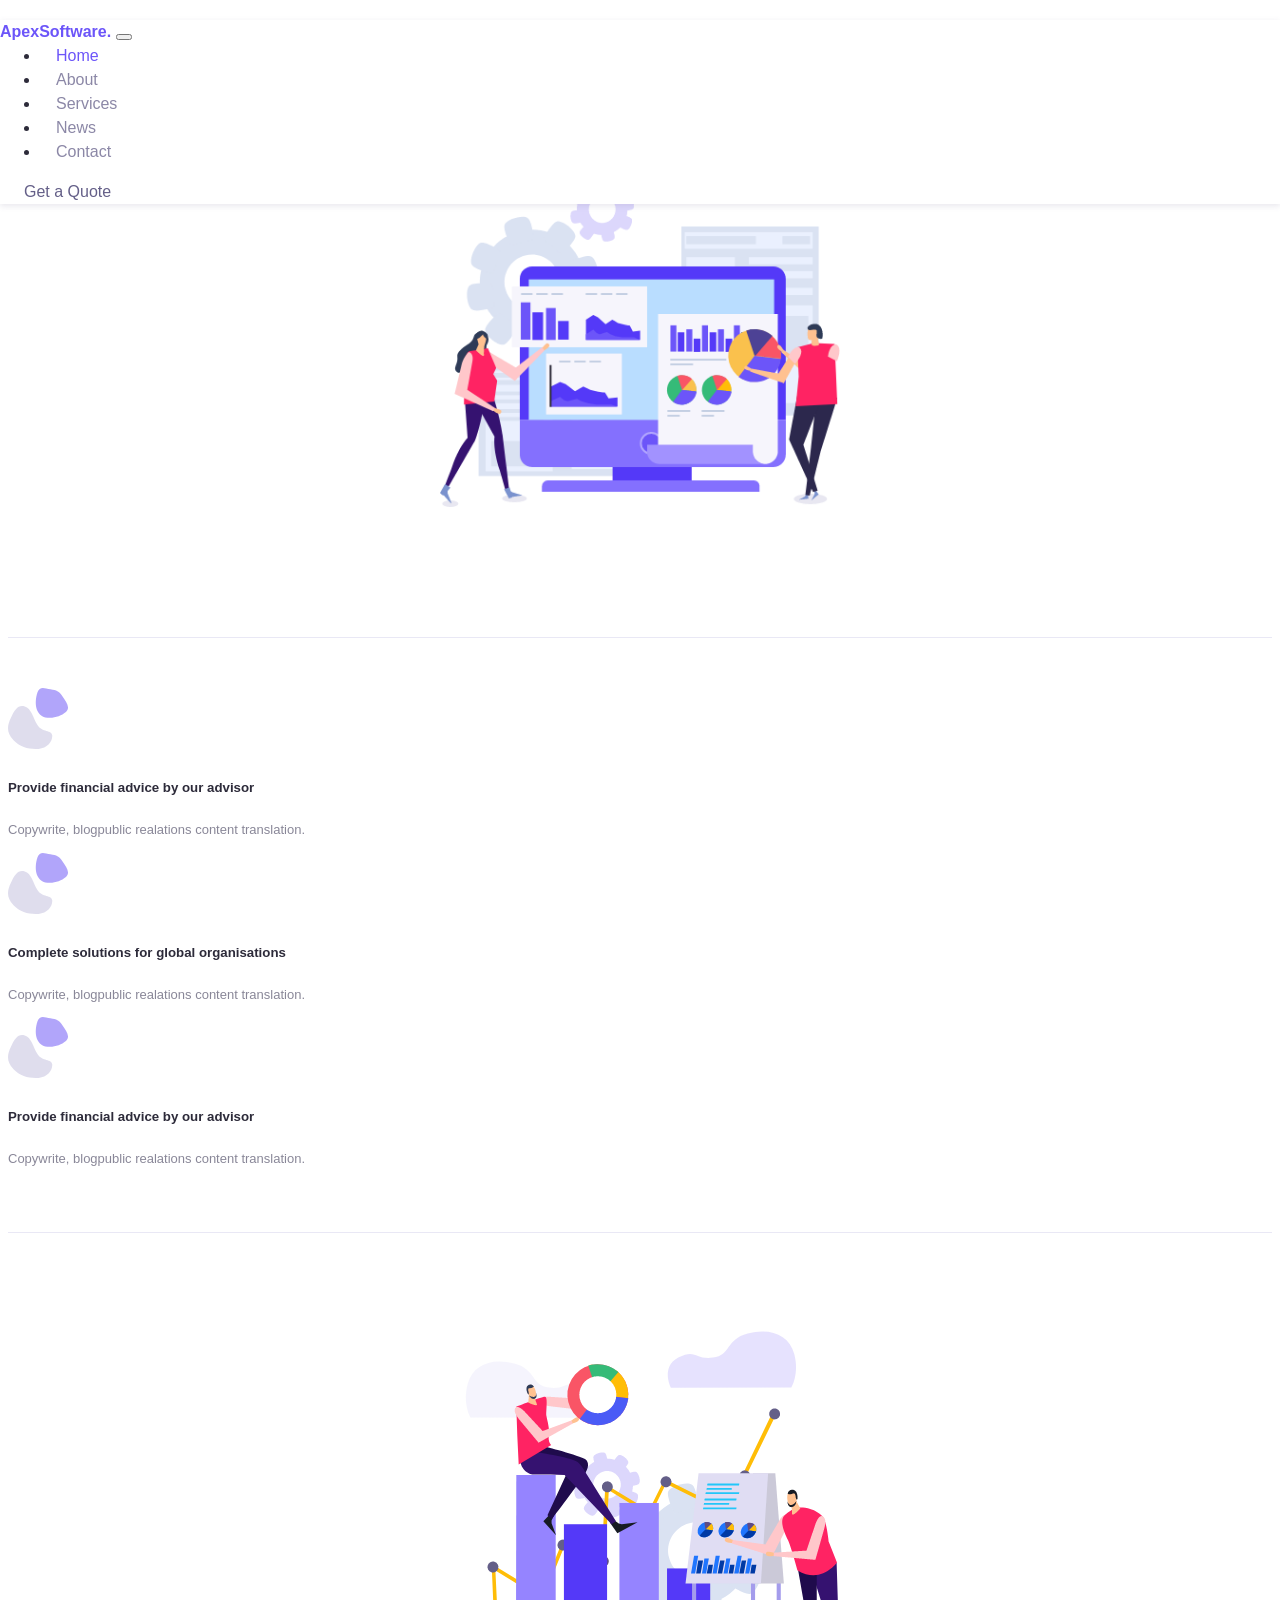
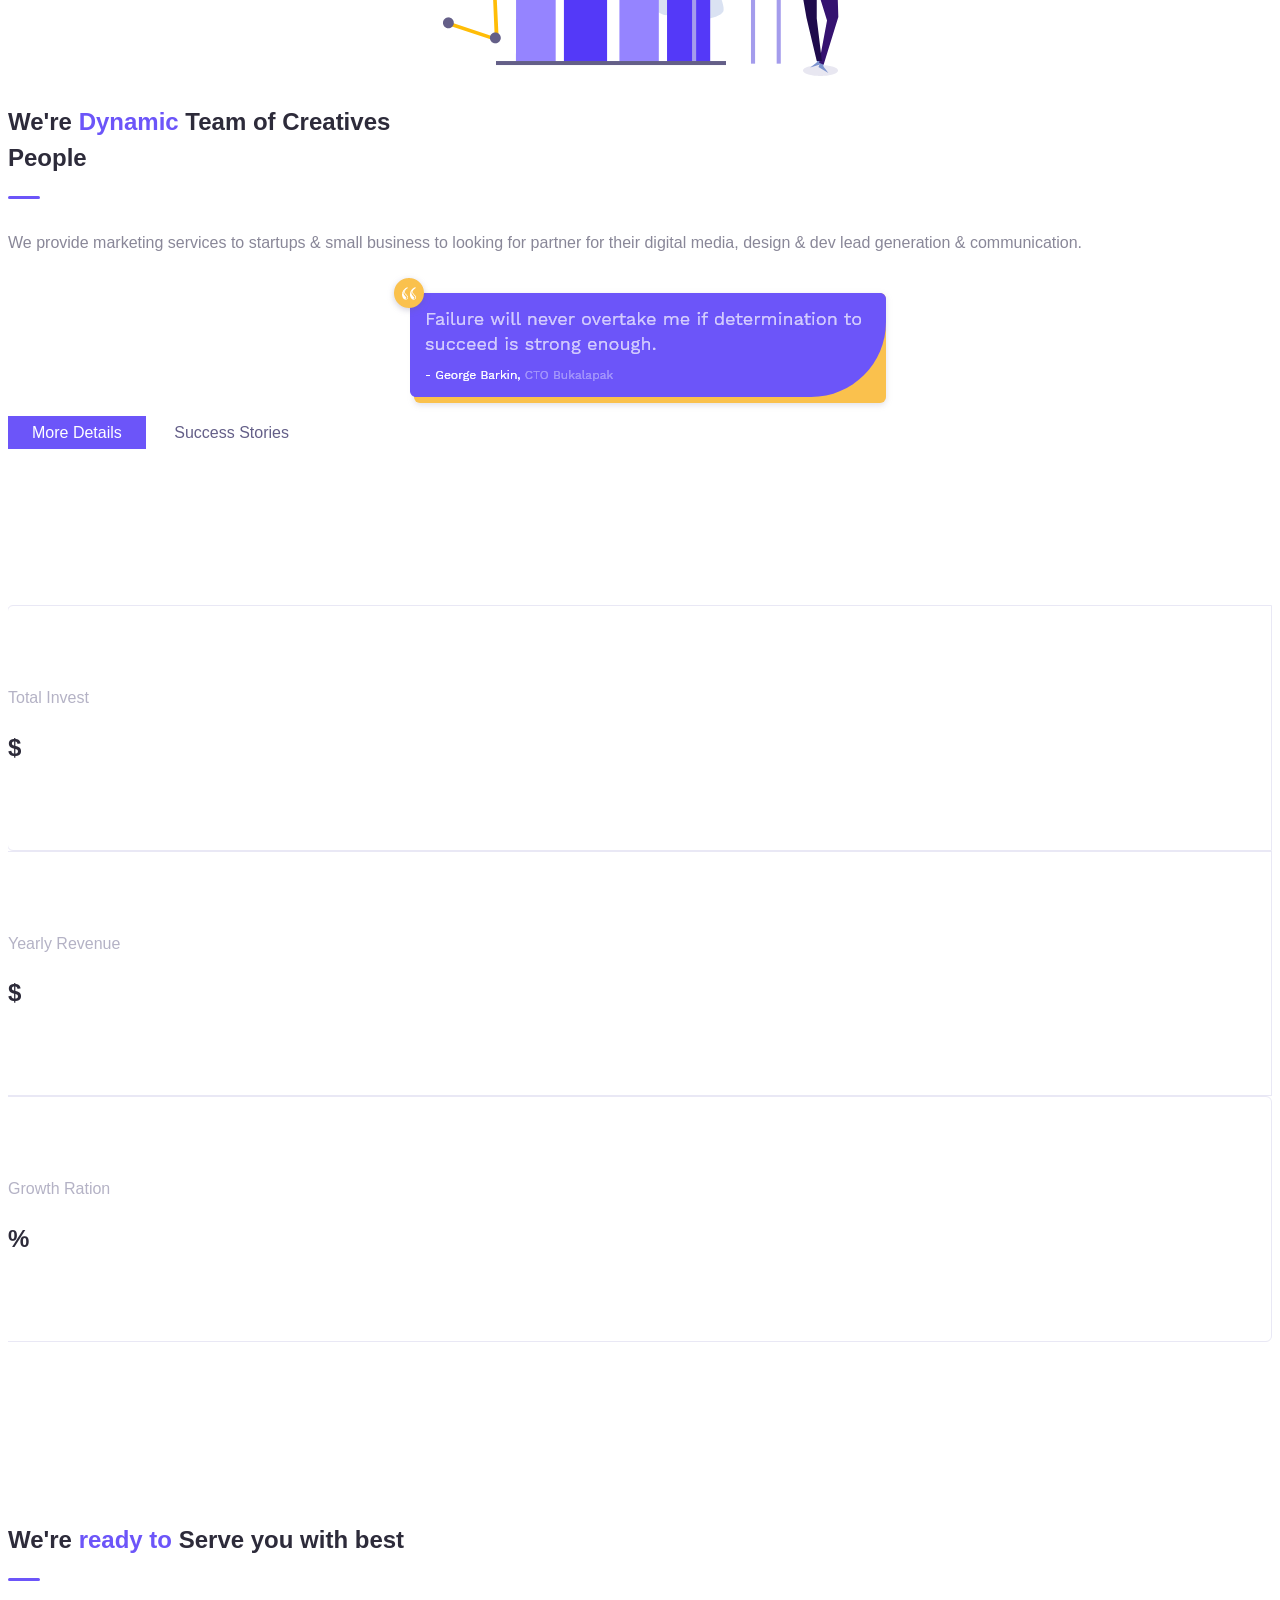
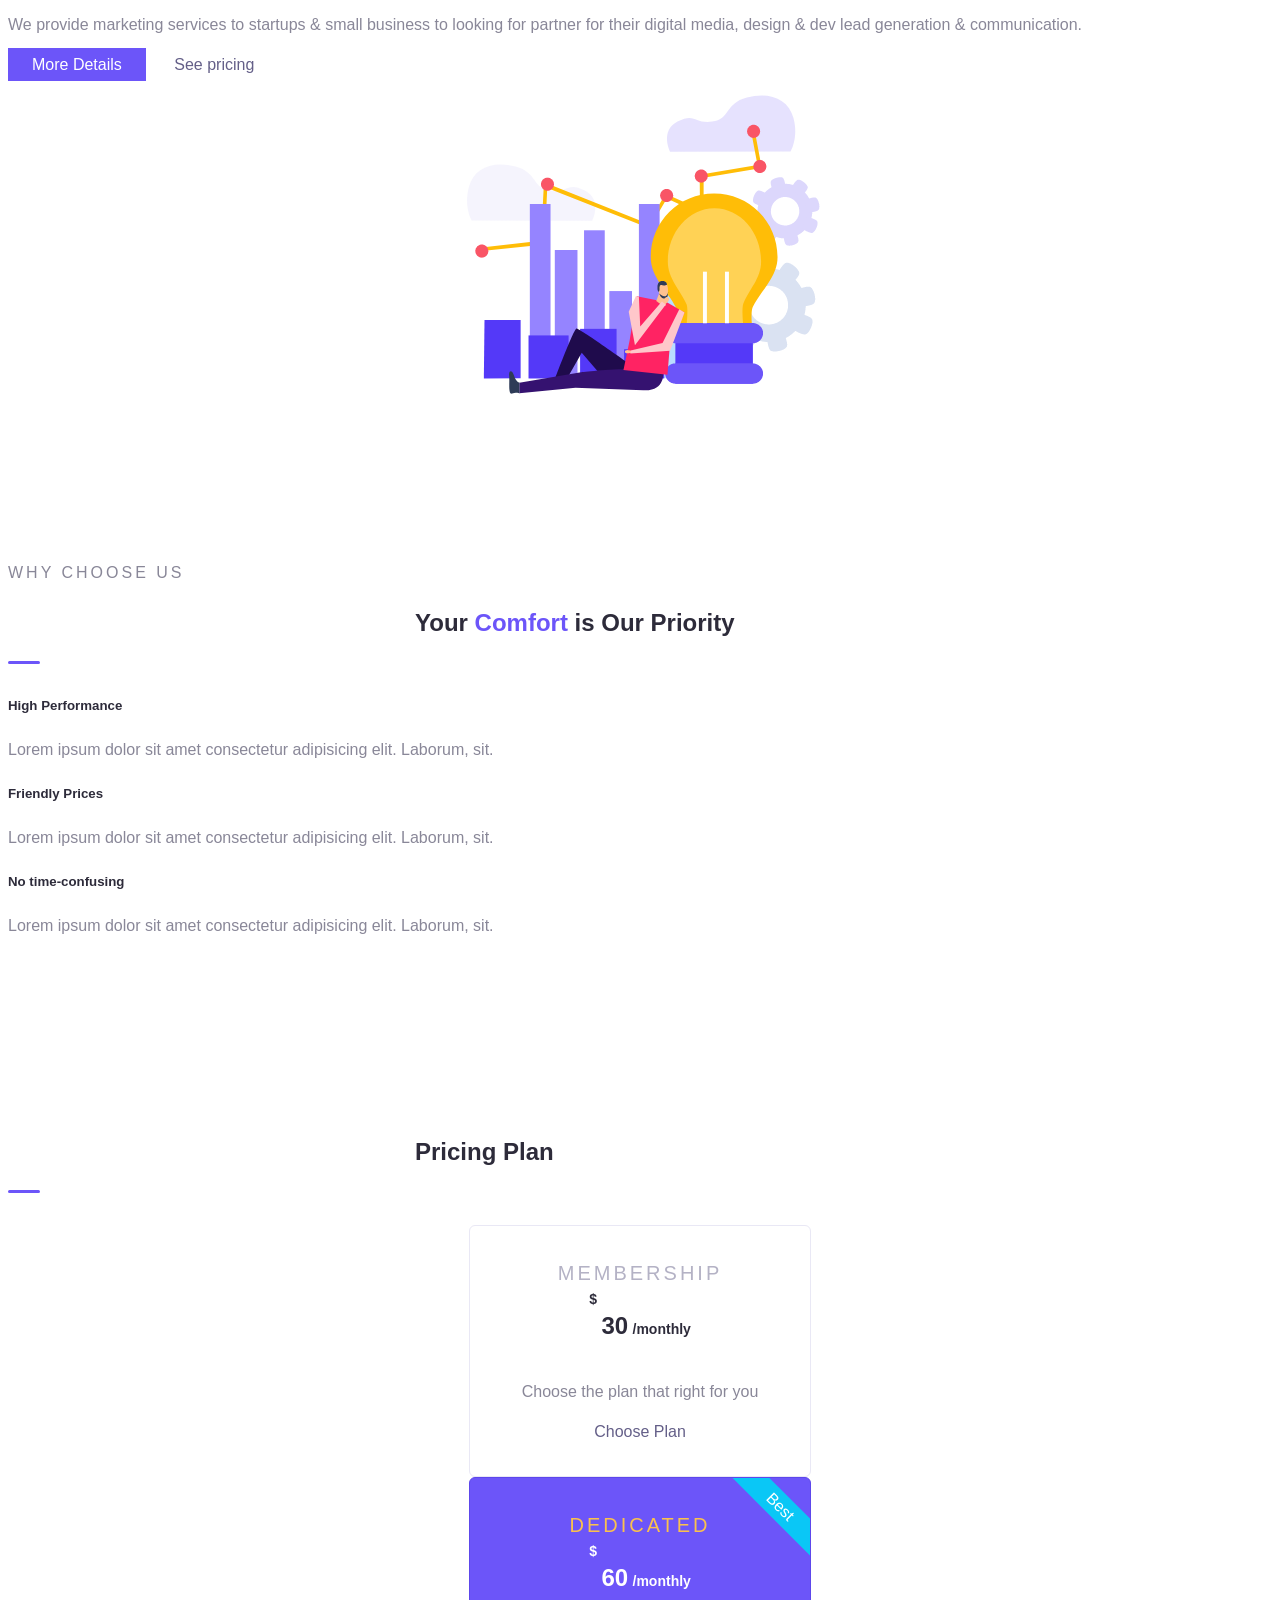
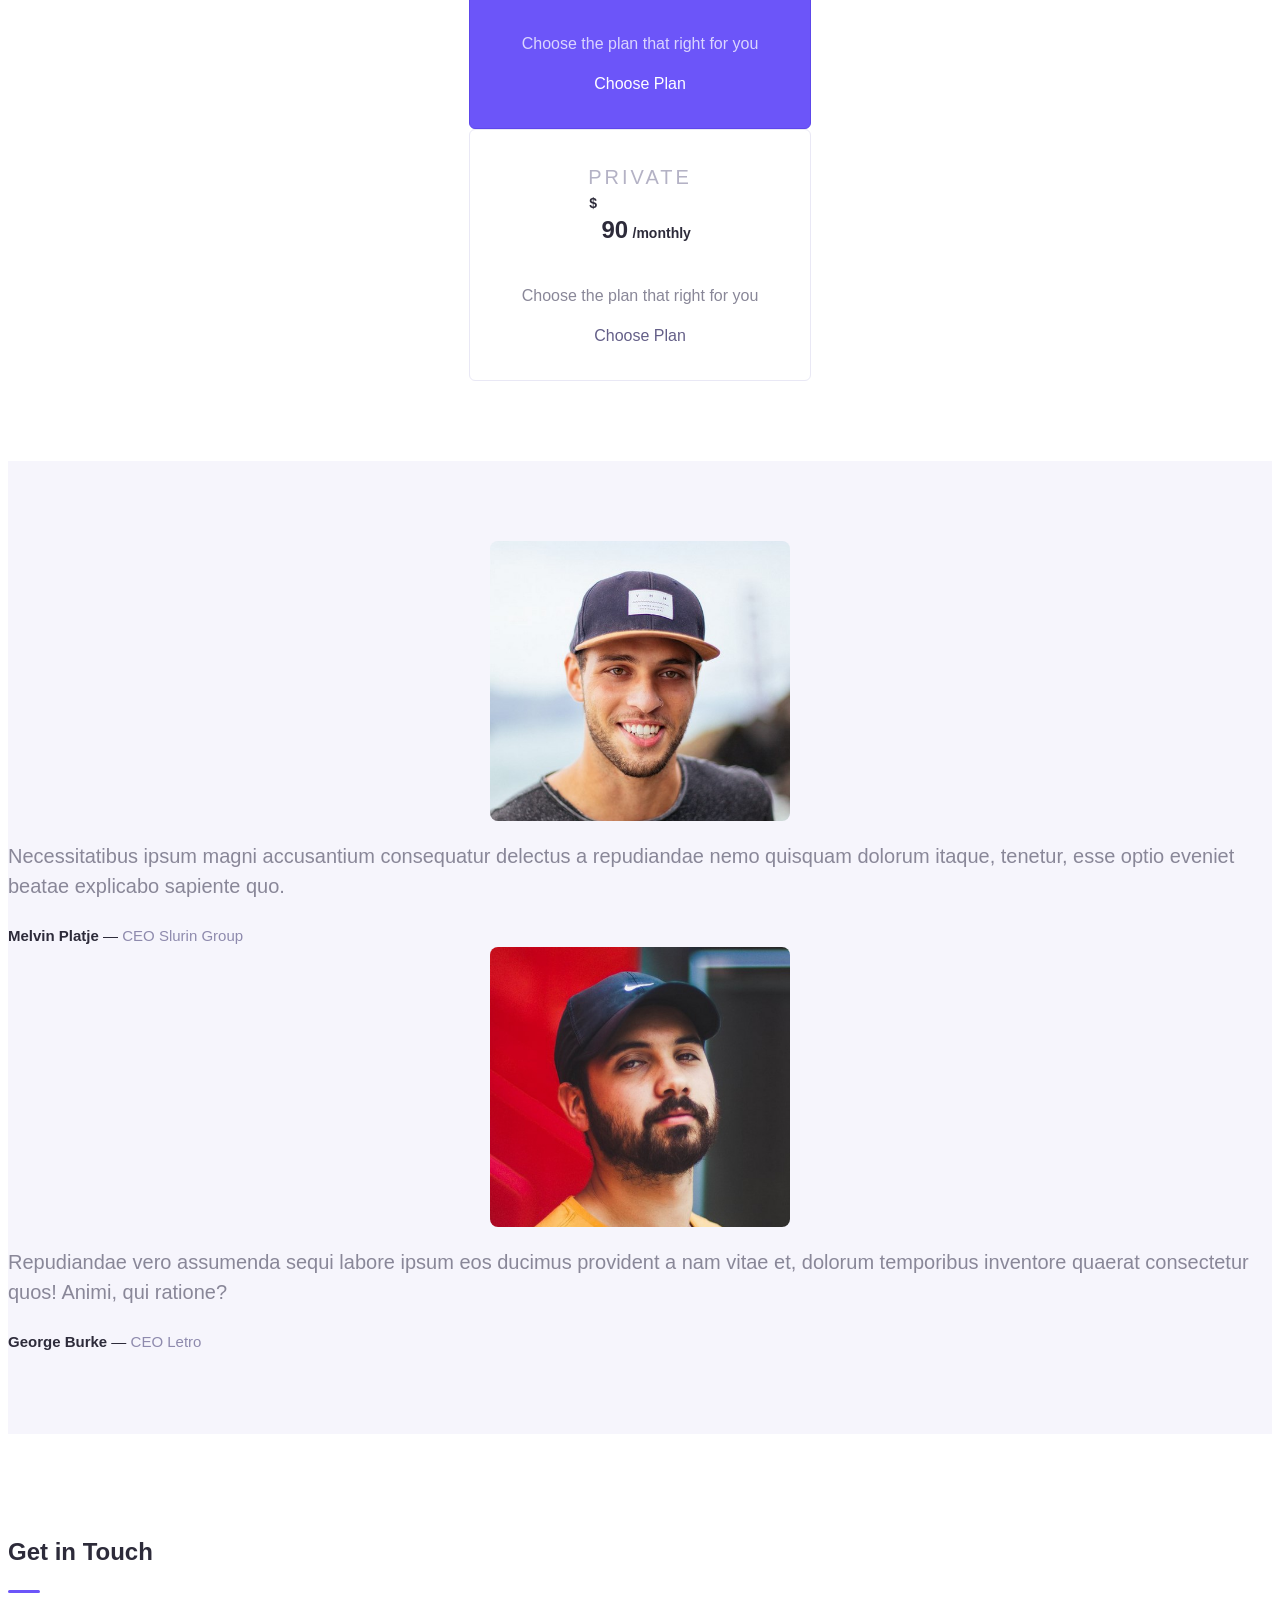
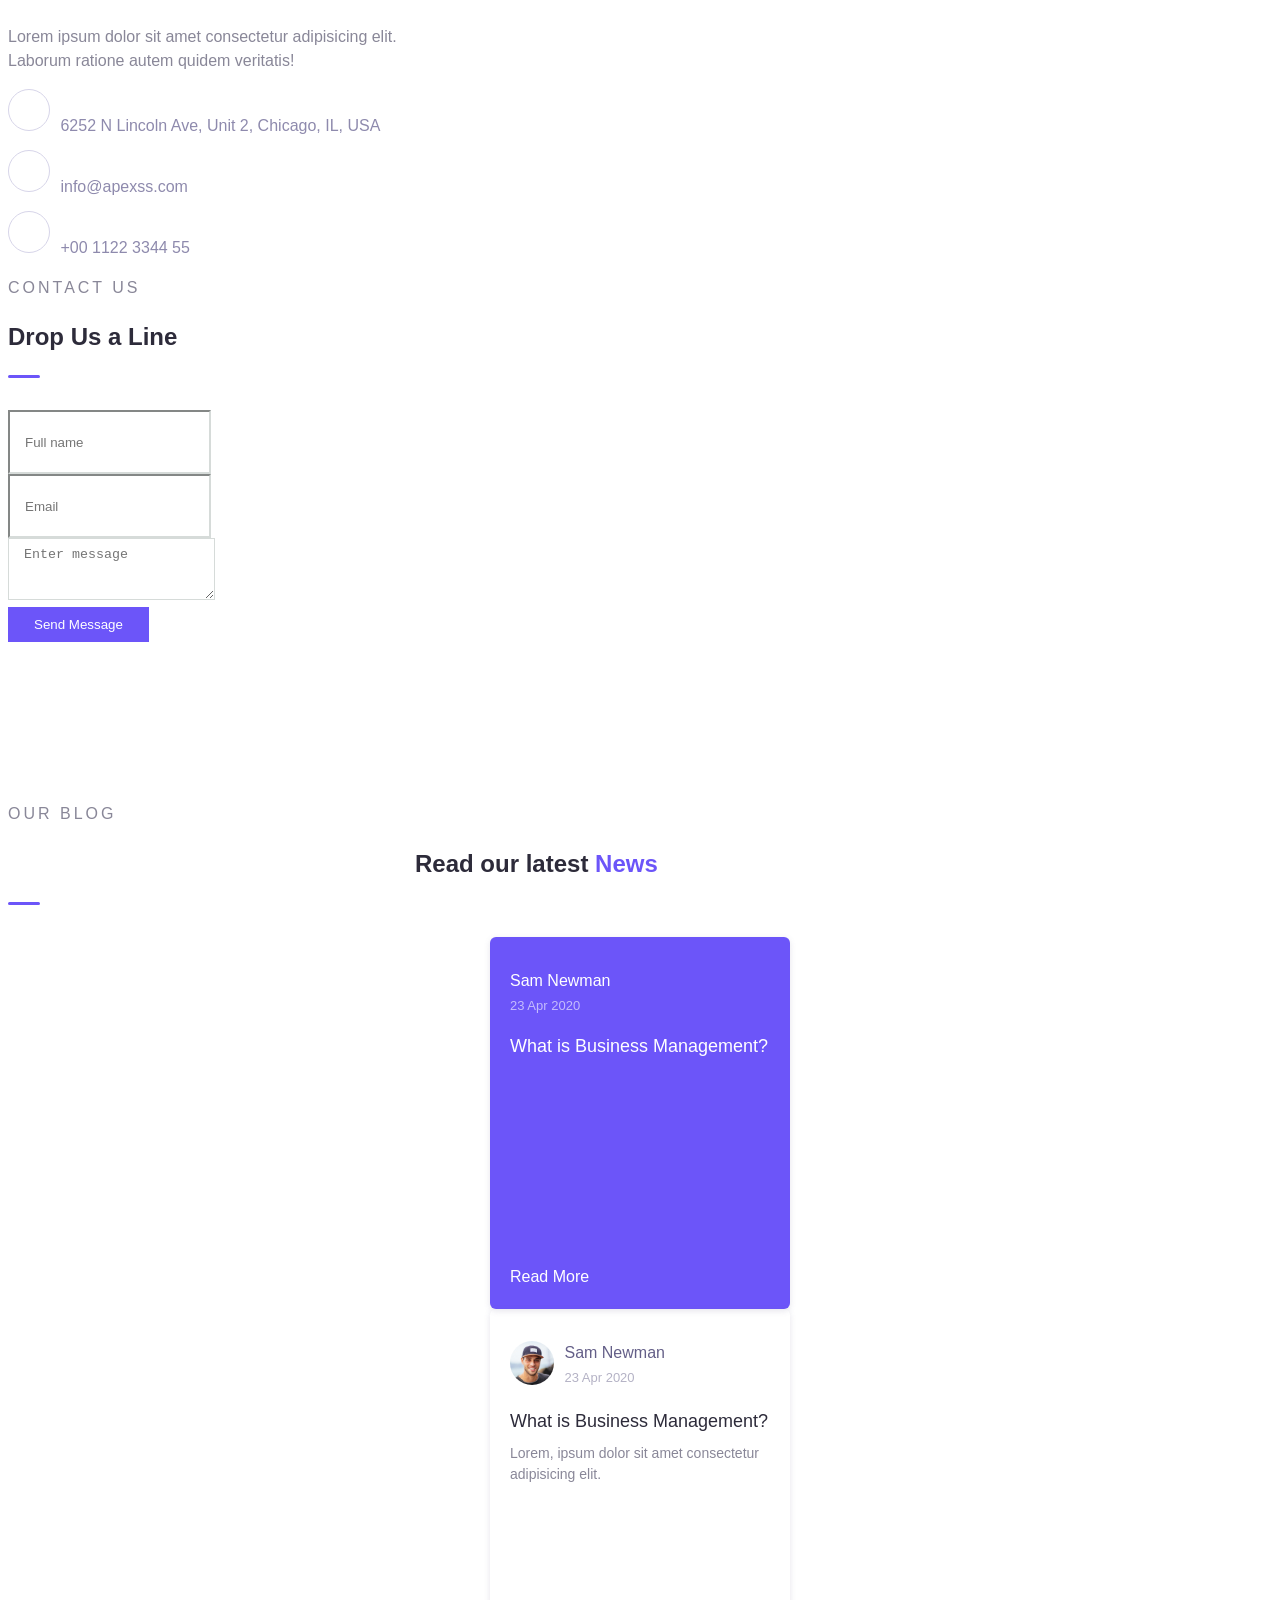
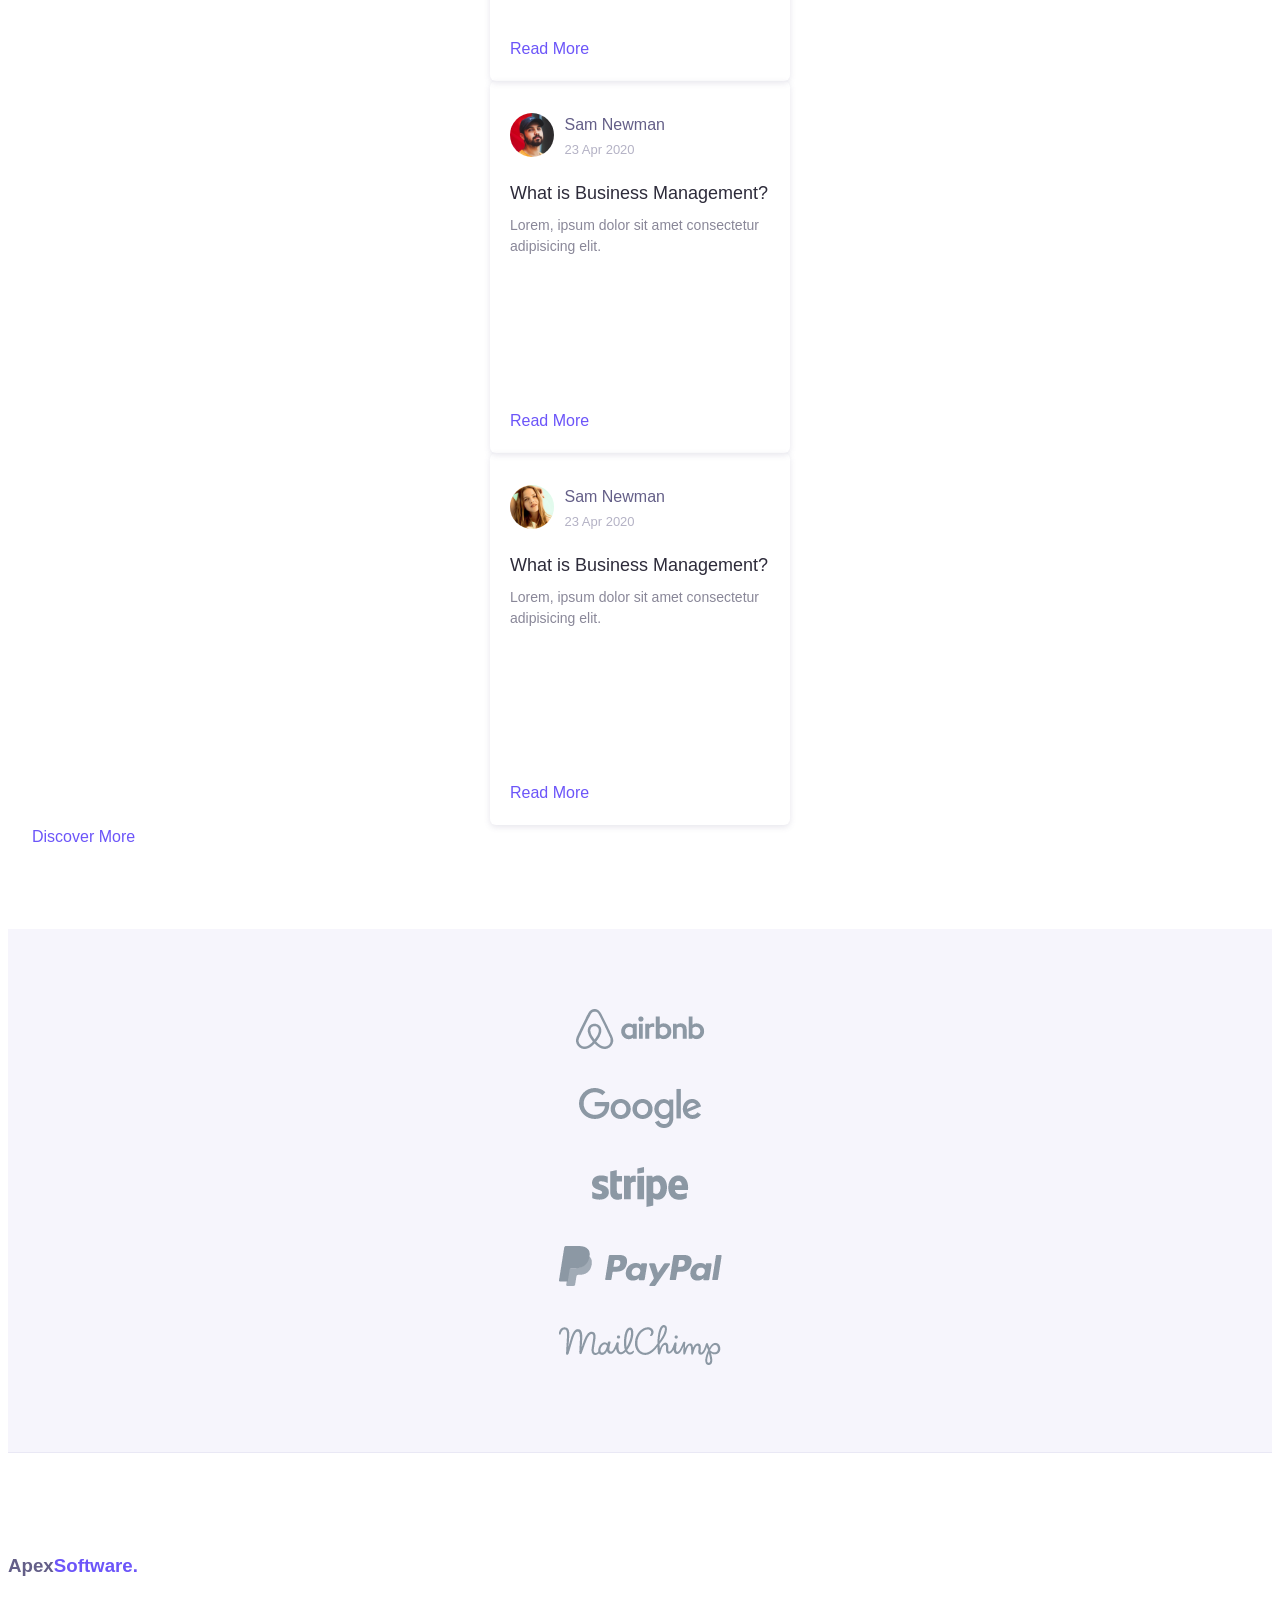
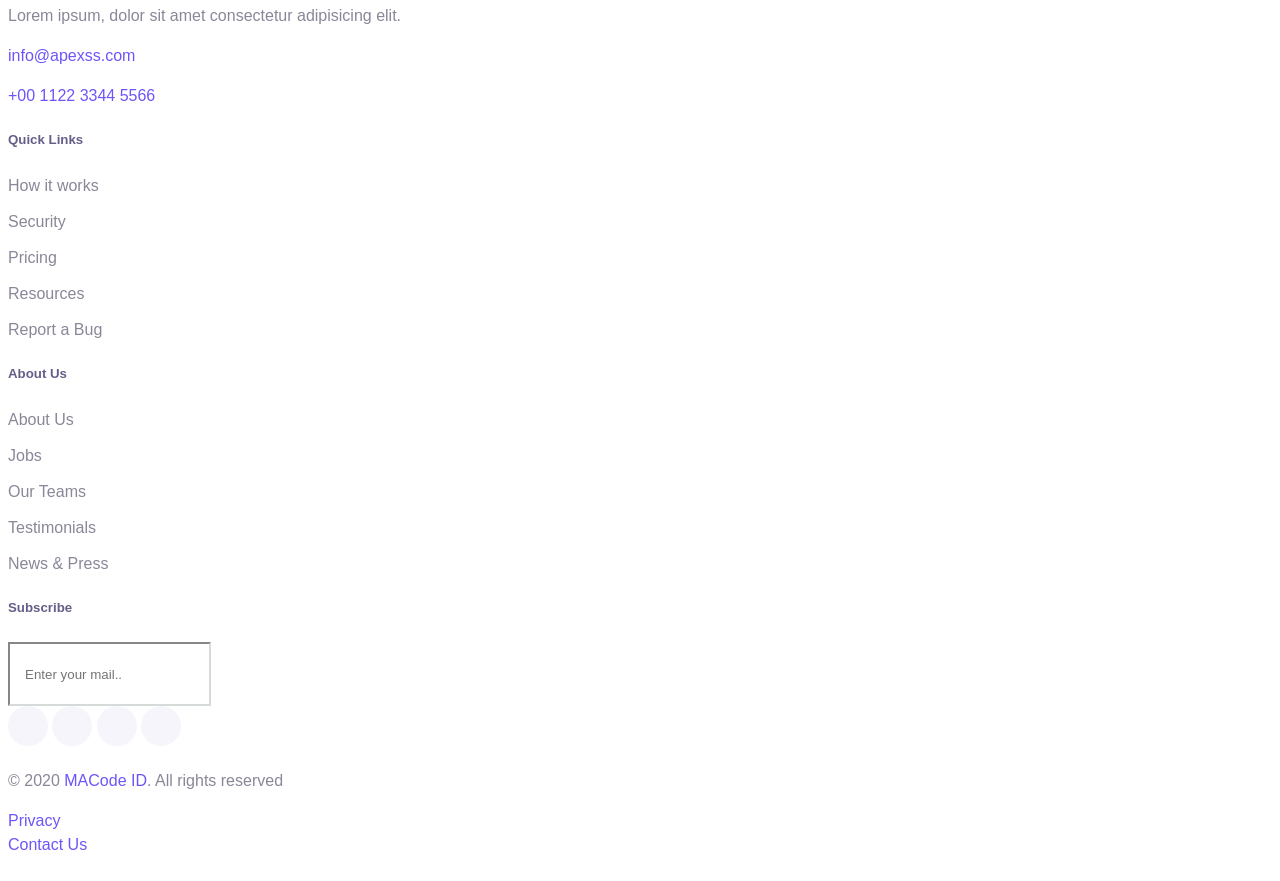
==== commit df57f36e: "Update email and address" ====
--- a/index.html
+++ b/index.html
@@ -346,11 +346,11 @@
             <ul class="contact-list">
               <li>
                 <div class="icon"><span class="mai-map"></span></div>
-                <div class="content">123 Fake Street, New York, USA</div>
+                <div class="content">6252 N Lincoln Ave, Unit 2, Chicago, IL, USA</div>
               </li>
               <li>
                 <div class="icon"><span class="mai-mail"></span></div>
-                <div class="content"><a href="#">info@digigram.com</a></div>
+                <div class="content"><a href="#">info@apexss.com</a></div>
               </li>
               <li>
                 <div class="icon"><span class="mai-phone-portrait"></span></div>
@@ -499,10 +499,10 @@
     <div class="container">
       <div class="row justify-content-center mb-5">
         <div class="col-lg-3 py-3">
-          <h3>Digi<span class="text-primary">Gram.</span></h3>
+          <h3>Apex<span class="text-primary">Software.</span></h3>
           <p>Lorem ipsum, dolor sit amet consectetur adipisicing elit.</p>
 
-          <p><a href="#" >digigram@mail.com</a></p>
+          <p><a href="#" >info@apexss.com</a></p>
           <p><a href="#">+00 1122 3344 5566</a></p>
         </div>
         <div class="col-lg-3 py-3">
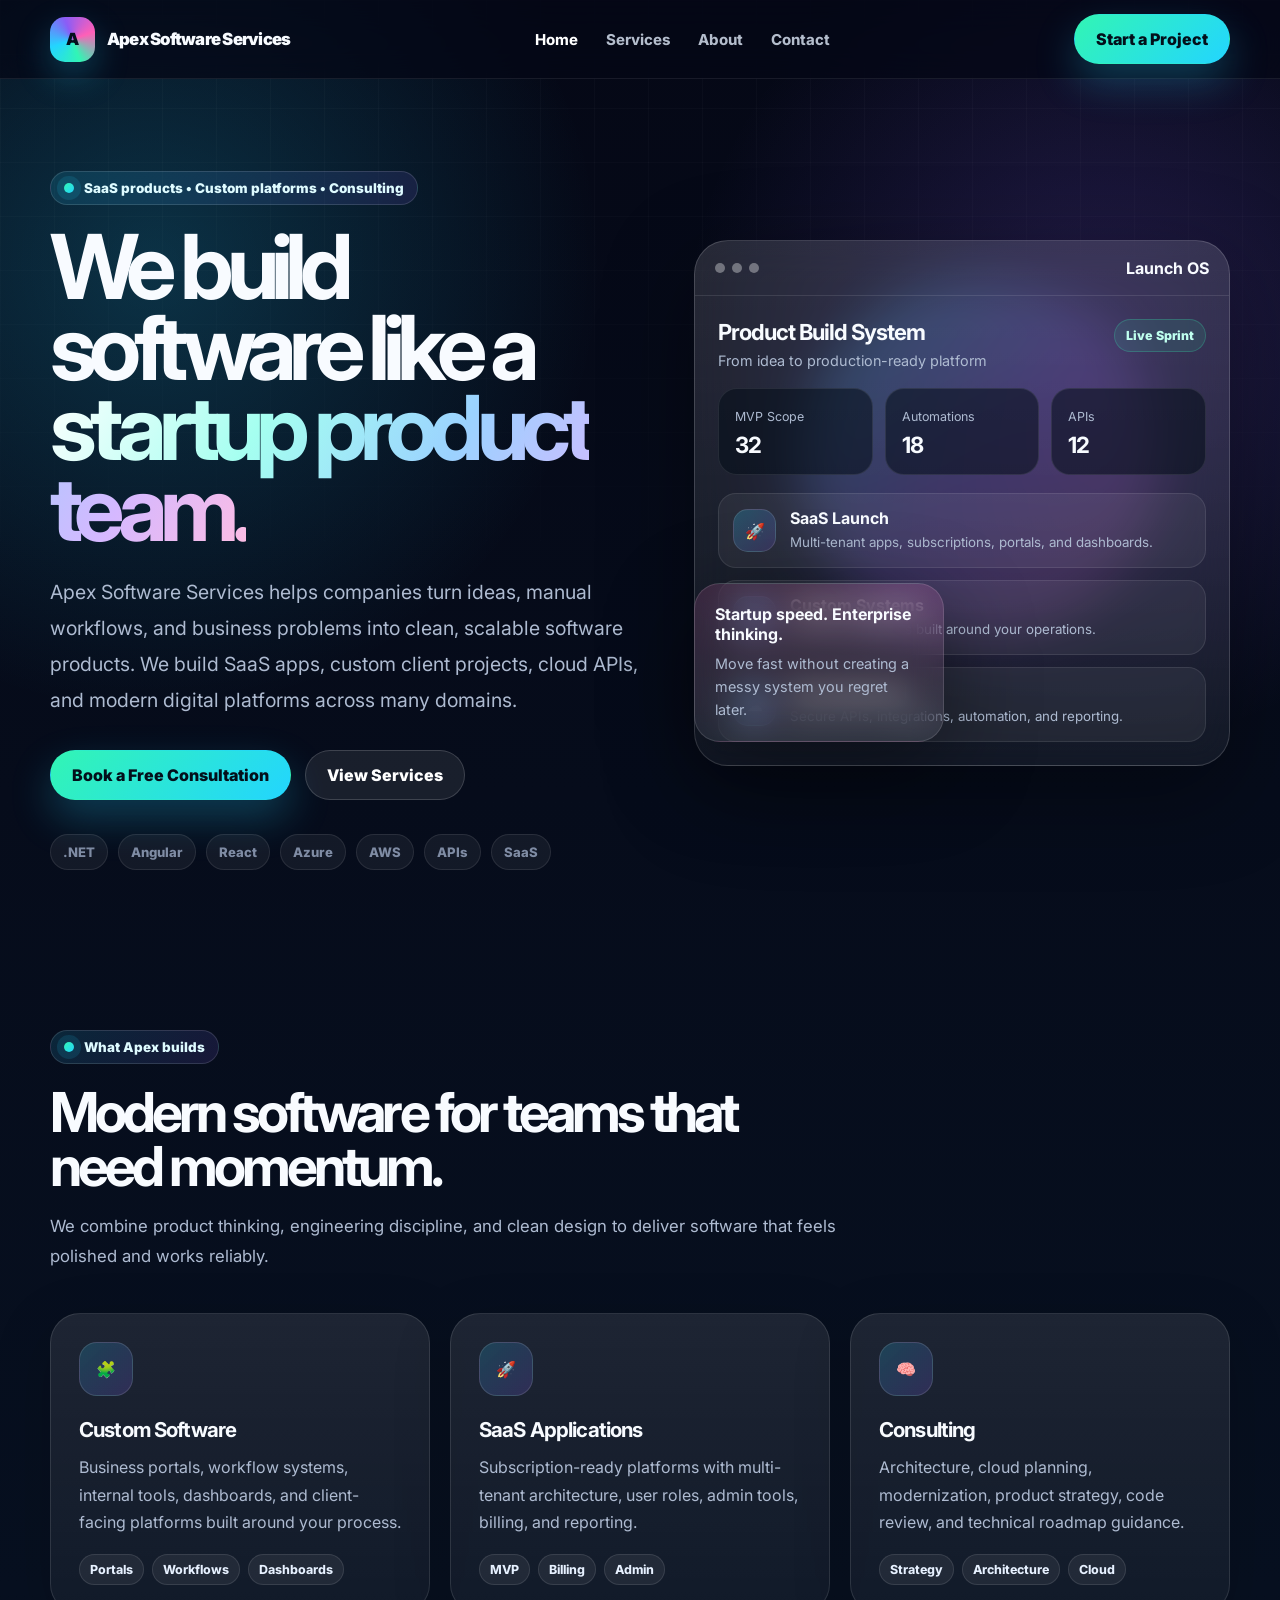
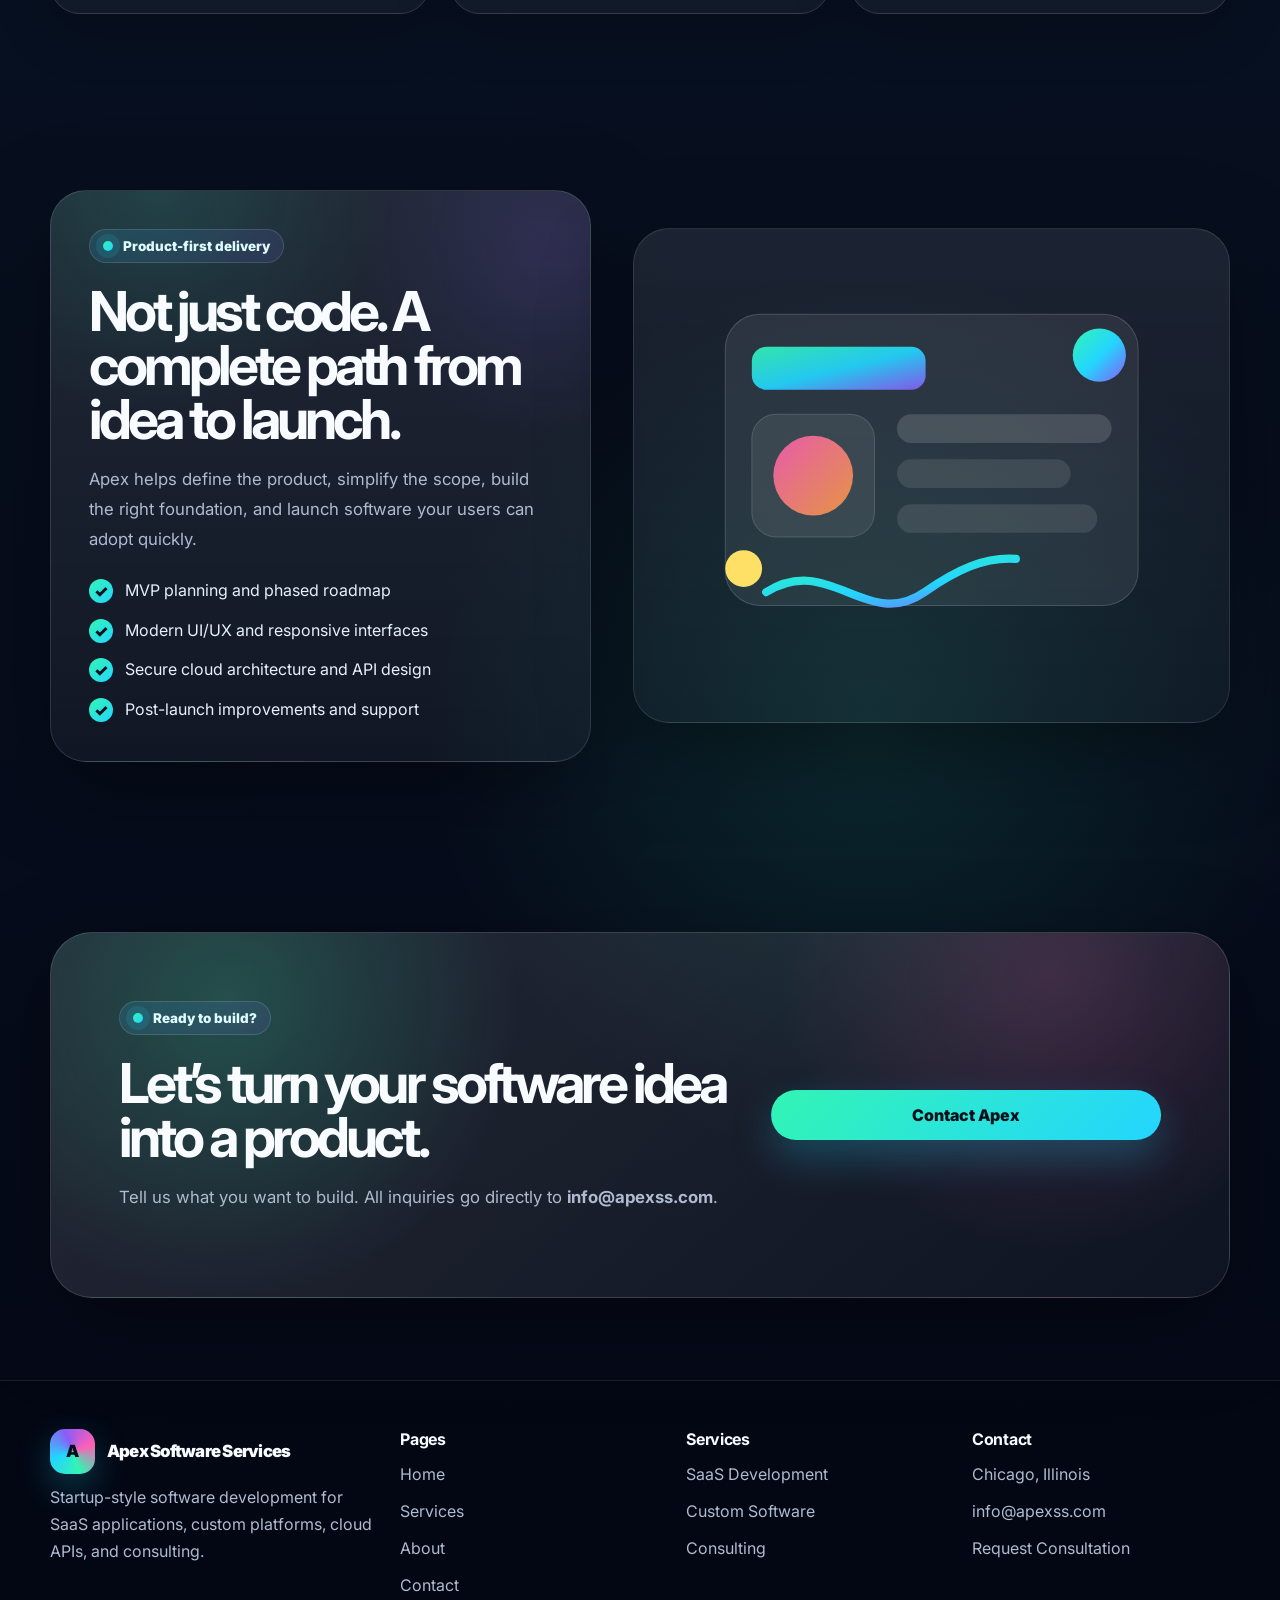
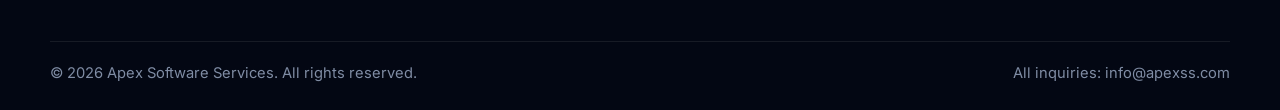
==== commit 6597ceed: "update" ====
--- a/index.html
+++ b/index.html
@@ -1,578 +1,153 @@
 <!DOCTYPE html>
 <html lang="en">
 <head>
-  <meta charset="UTF-8">
-  <meta name="viewport" content="width=device-width, initial-scale=1.0">
-
-  <meta http-equiv="X-UA-Compatible" content="IE=edge">
-
-  <meta name="copyright" content="MACode ID, https://macodeid.com">
-
-  <title>Apex Software Services</title>
-
-  <link rel="stylesheet" href="./assets/vendor/animate/animate.css">
-
-  <link rel="stylesheet" href="./assets/css/bootstrap.css">
-
-  <link rel="stylesheet" href="./assets/css/maicons.css">
-
-  <link rel="stylesheet" href="./assets/vendor/owl-carousel/css/owl.carousel.css">
-
-  <link rel="stylesheet" href="./assets/css/theme.css">
-
+  <meta charset="UTF-8" />
+  <meta name="viewport" content="width=device-width, initial-scale=1.0" />
+  <title>Apex Software Services | Startup-Style SaaS & Custom Software</title>
+  <meta name="description" content="Apex Software Services builds SaaS applications, custom software platforms, cloud APIs, and provides technology consulting for growing businesses." />
+  <link rel="preconnect" href="https://fonts.googleapis.com">
+  <link rel="preconnect" href="https://fonts.gstatic.com" crossorigin>
+  <link href="https://fonts.googleapis.com/css2?family=Inter:wght@400;500;600;700;800;900&display=swap" rel="stylesheet">
+  <link rel="stylesheet" href="styles.css" />
 </head>
 <body>
-
-  <!-- Back to top button -->
-  <div class="back-to-top"></div>
-
-  <header>
-    <nav class="navbar navbar-expand-lg navbar-light navbar-float">
-      <div class="container">
-        <a href="index.html" class="navbar-brand">Apex<span class="text-primary">Software.</span></a>
-
-        <button class="navbar-toggler" data-toggle="collapse" data-target="#navbarContent" aria-controls="navbarContent" aria-expanded="false" aria-label="Toggle navigation">
-          <span class="navbar-toggler-icon"></span>
-        </button>
-
-        <div class="navbar-collapse collapse" id="navbarContent">
-          <ul class="navbar-nav ml-lg-4 pt-3 pt-lg-0">
-            <li class="nav-item active">
-              <a href="index.html" class="nav-link">Home</a>
-            </li>
-            <li class="nav-item">
-              <a href="about.html" class="nav-link">About</a>
-            </li>
-            <li class="nav-item">
-              <a href="services.html" class="nav-link">Services</a>
-            </li>
-            <li class="nav-item">
-              <a href="blog.html" class="nav-link">News</a>
-            </li>
-            <li class="nav-item">
-              <a href="contact.html" class="nav-link">Contact</a>
-            </li>
-          </ul>
-
-          <div class="ml-auto">
-            <a href="#" class="btn btn-outline rounded-pill">Get a Quote</a>
-          </div>
+  <div class="page-shell">
+    <header class="nav-wrap">
+      <div class="container nav">
+        <a class="brand" href="index.html"><span class="brand-mark">A</span><span>Apex Software Services</span></a>
+        <nav class="nav-links" id="navLinks">
+          <a class="active" href="index.html">Home</a>
+          <a href="services.html">Services</a>
+          <a href="about.html">About</a>
+          <a href="contact.html">Contact</a>
+        </nav>
+        <div class="nav-actions">
+          <a class="btn btn-primary" href="contact.html">Start a Project</a>
+          <button class="menu-btn" id="menuBtn" aria-label="Open menu">☰</button>
         </div>
       </div>
-    </nav>
+    </header>
 
-    <div class="page-banner home-banner">
-      <div class="container h-100">
-        <div class="row align-items-center h-100">
-          <div class="col-lg-6 py-3 wow fadeInUp">
-            <h1 class="mb-4">Great Companies are built on great Products</h1>
-            <p class="text-lg mb-5">Ignite the most powerfull growth engine you have ever built for your company</p>
-
-            <a href="#" class="btn btn-outline border text-secondary">More Info</a>
-            <a href="#" class="btn btn-primary btn-split ml-2">Watch Video <div class="fab"><span class="mai-play"></span></div></a>
-          </div>
-          <div class="col-lg-6 py-3 wow zoomIn">
-            <div class="img-place">
-              <img src="./assets/img/bg_image_1.png" alt="">
+    <main>
+      <section class="hero">
+        <div class="container hero-grid">
+          <div class="reveal">
+            <div class="kicker"><span class="kicker-dot"></span> SaaS products • Custom platforms • Consulting</div>
+            <h1>We build software like a <span class="gradient-text">startup product team.</span></h1>
+            <p class="lead">Apex Software Services helps companies turn ideas, manual workflows, and business problems into clean, scalable software products. We build SaaS apps, custom client projects, cloud APIs, and modern digital platforms across many domains.</p>
+            <div class="hero-actions">
+              <a class="btn btn-primary btn-wide-mobile" href="contact.html">Book a Free Consultation</a>
+              <a class="btn btn-dark btn-wide-mobile" href="services.html">View Services</a>
+            </div>
+            <div class="logo-cloud">
+              <span>.NET</span><span>Angular</span><span>React</span><span>Azure</span><span>AWS</span><span>APIs</span><span>SaaS</span>
             </div>
           </div>
-        </div>
-      </div>
-    </div>
-  </header>
 
-  <main>
-    <div class="page-section features">
-      <div class="container">
-        <div class="row justify-content-center">
-          <div class="col-md-6 col-lg-4 py-3 wow fadeInUp">
-            <div class="d-flex flex-row">
-              <div class="img-fluid mr-3">
-                <img src="./assets/img/icon_pattern.svg" alt="">
+          <div class="app-visual reveal">
+            <div class="visual-glow"></div>
+            <div class="browser-card">
+              <div class="browser-top">
+                <div class="dots"><span></span><span></span><span></span></div>
+                <strong>Launch OS</strong>
               </div>
-              <div>
-                <h5>Provide financial advice by our advisor</h5>
-                <p>Copywrite, blogpublic realations content translation.</p>
-              </div>
-            </div>
-          </div>
-  
-          <div class="col-md-6 col-lg-4 py-3 wow fadeInUp">
-            <div class="d-flex flex-row">
-              <div class="img-fluid mr-3">
-                <img src="./assets/img/icon_pattern.svg" alt="">
-              </div>
-              <div>
-                <h5>Complete solutions for global organisations</h5>
-                <p>Copywrite, blogpublic realations content translation.</p>
-              </div>
-            </div>
-          </div>
-  
-          <div class="col-md-6 col-lg-4 py-3 wow fadeInUp">
-            <div class="d-flex flex-row">
-              <div class="img-fluid mr-3">
-                <img src="./assets/img/icon_pattern.svg" alt="">
-              </div>
-              <div>
-                <h5>Provide financial advice by our advisor</h5>
-                <p>Copywrite, blogpublic realations content translation.</p>
-              </div>
-            </div>
-          </div>
-        </div>
-      </div> <!-- .container -->
-    </div> <!-- .page-section -->
-  
-    <div class="page-section">
-      <div class="container">
-        <div class="row">
-          <div class="col-lg-6 py-3 wow zoomIn">
-            <div class="img-place text-center">
-              <img src="./assets/img/bg_image_2.png" alt="">
-            </div>
-          </div>
-          <div class="col-lg-6 py-3 wow fadeInRight">
-            <h2 class="title-section">We're <span class="marked">Dynamic</span> Team of Creatives People</h2>
-            <div class="divider"></div>
-            <p>We provide marketing services to startups & small business to looking for partner for their digital media, design & dev lead generation & communication.</p>
-            <div class="img-place mb-3">
-              <img src="./assets/img/testi_image.png" alt="">
-            </div>
-            <a href="#" class="btn btn-primary">More Details</a>
-            <a href="#" class="btn btn-outline border ml-2">Success Stories</a>
-          </div>
-        </div>
-      </div> <!-- .container -->
-    </div> <!-- .page-section -->
-  
-    <div class="page-section counter-section">
-      <div class="container">
-        <div class="row align-items-center text-center">
-          <div class="col-lg-4">
-            <p>Total Invest</p>
-            <h2>$<span class="number" data-number="816278"></span></h2>
-          </div>
-          <div class="col-lg-4">
-            <p>Yearly Revenue</p>
-            <h2>$<span class="number" data-number="216422"></span></h2>
-          </div>
-          <div class="col-lg-4">
-            <p>Growth Ration</p>
-            <h2><span class="number" data-number="73"></span>%</h2>
-          </div>
-        </div>
-      </div> <!-- .container -->
-    </div> <!-- .page-section -->
-  
-    <div class="page-section">
-      <div class="container">
-        <div class="row">
-          <div class="col-lg-6 py-3 wow fadeInLeft">
-            <h2 class="title-section">We're <span class="marked">ready to</span> Serve you with best</h2>
-            <div class="divider"></div>
-            <p class="mb-5">We provide marketing services to startups & small business to looking for partner for their digital media, design & dev lead generation & communication.</p>
-            <a href="#" class="btn btn-primary">More Details</a>
-            <a href="#" class="btn btn-outline ml-2">See pricing</a>
-          </div>
-          <div class="col-lg-6 py-3 wow zoomIn">
-            <div class="img-place text-center">
-              <img src="./assets/img/bg_image_3.png" alt="">
-            </div>
-          </div>
-        </div>
-      </div> <!-- .container -->
-    </div> <!-- .page-section -->
-  
-    <div class="page-section">
-      <div class="container">
-        <div class="text-center wow fadeInUp">
-          <div class="subhead">Why Choose Us</div>
-          <h2 class="title-section">Your <span class="marked">Comfort</span> is Our Priority</h2>
-          <div class="divider mx-auto"></div>
-        </div>
-  
-        <div class="row mt-5 text-center">
-          <div class="col-lg-4 py-3 wow fadeInUp">
-            <div class="display-3"><span class="mai-shapes"></span></div>
-            <h5>High Performance</h5>
-            <p>Lorem ipsum dolor sit amet consectetur adipisicing elit. Laborum, sit.</p>
-          </div>
-          <div class="col-lg-4 py-3 wow fadeInUp">
-            <div class="display-3"><span class="mai-shapes"></span></div>
-            <h5>Friendly Prices</h5>
-            <p>Lorem ipsum dolor sit amet consectetur adipisicing elit. Laborum, sit.</p>
-          </div>
-          <div class="col-lg-4 py-3 wow fadeInUp">
-            <div class="display-3"><span class="mai-shapes"></span></div>
-            <h5>No time-confusing</h5>
-            <p>Lorem ipsum dolor sit amet consectetur adipisicing elit. Laborum, sit.</p>
-          </div>
-        </div>
-      </div> <!-- .container -->
-    </div> <!-- .page-section -->
-  
-    <div class="page-section border-top">
-      <div class="container">
-        <div class="text-center wow fadeInUp">
-          <h2 class="title-section">Pricing Plan</h2>
-          <div class="divider mx-auto"></div>
-        </div>
-  
-        <div class="row justify-content-center">
-          <div class="col-12 col-lg-auto py-3 wow fadeInLeft">
-            <div class="card-pricing">
-              <div class="header">
-                <div class="price-icon"><span class="mai-people"></span></div>
-                <div class="price-title">Membership</div>
-              </div>
-              <div class="body py-3">
-                <div class="price-tag">
-                  <span class="currency">$</span>
-                  <h2 class="display-4">30</h2>
-                  <span class="period">/monthly</span>
+              <div class="browser-body">
+                <div class="visual-header">
+                  <div><strong>Product Build System</strong><span>From idea to production-ready platform</span></div>
+                  <div class="status-pill">Live Sprint</div>
                 </div>
-                <div class="price-info">
-                  <p>Choose the plan that right for you</p>
+                <div class="analytics-grid">
+                  <div class="analytics-card"><span>MVP Scope</span><strong>32</strong></div>
+                  <div class="analytics-card"><span>Automations</span><strong>18</strong></div>
+                  <div class="analytics-card"><span>APIs</span><strong>12</strong></div>
                 </div>
-              </div>
-              <div class="footer">
-                <a href="#" class="btn btn-outline rounded-pill">Choose Plan</a>
-              </div>
-            </div>
-          </div>
-  
-          <div class="col-12 col-lg-auto py-3 wow fadeInUp">
-            <div class="card-pricing active">
-              <div class="header">
-                <div class="price-labled">Best</div>
-                <div class="price-icon"><span class="mai-business"></span></div>
-                <div class="price-title">Dedicated</div>
-              </div>
-              <div class="body py-3">
-                <div class="price-tag">
-                  <span class="currency">$</span>
-                  <h2 class="display-4">60</h2>
-                  <span class="period">/monthly</span>
-                </div>
-                <div class="price-info">
-                  <p>Choose the plan that right for you</p>
-                </div>
-              </div>
-              <div class="footer">
-                <a href="#" class="btn btn-outline rounded-pill">Choose Plan</a>
-              </div>
-            </div>
-          </div>
-  
-          <div class="col-12 col-lg-auto py-3 wow fadeInRight">
-            <div class="card-pricing">
-              <div class="header">
-                <div class="price-icon"><span class="mai-rocket-outline"></span></div>
-                <div class="price-title">Private</div>
-              </div>
-              <div class="body py-3">
-                <div class="price-tag">
-                  <span class="currency">$</span>
-                  <h2 class="display-4">90</h2>
-                  <span class="period">/monthly</span>
-                </div>
-                <div class="price-info">
-                  <p>Choose the plan that right for you</p>
-                </div>
-              </div>
-              <div class="footer">
-                <a href="#" class="btn btn-outline rounded-pill">Choose Plan</a>
-              </div>
-            </div>
-          </div>
-          
-        </div>
-      </div> <!-- .container -->
-    </div> <!-- .page-section -->
-  
-    <div class="page-section bg-light">
-      <div class="container">
-        
-        <div class="owl-carousel wow fadeInUp" id="testimonials">
-          <div class="item">
-            <div class="row align-items-center">
-              <div class="col-md-6 py-3">
-                <div class="testi-image">
-                  <img src="./assets/img/person/person_1.jpg" alt="">
-                </div>
-              </div>
-              <div class="col-md-6 py-3">
-                <div class="testi-content">
-                  <p>Necessitatibus ipsum magni accusantium consequatur delectus a repudiandae nemo quisquam dolorum itaque, tenetur, esse optio eveniet beatae explicabo sapiente quo.</p>
-                  <div class="entry-footer">
-                    <strong>Melvin Platje</strong> &mdash; <span class="text-grey">CEO Slurin Group</span>
-                  </div>
+                <div class="flow-list">
+                  <div class="flow-item"><span class="icon-bubble">🚀</span><div><strong>SaaS Launch</strong><small>Multi-tenant apps, subscriptions, portals, and dashboards.</small></div></div>
+                  <div class="flow-item"><span class="icon-bubble">⚙️</span><div><strong>Custom Systems</strong><small>Workflow platforms built around your operations.</small></div></div>
+                  <div class="flow-item"><span class="icon-bubble">☁️</span><div><strong>Cloud Backend</strong><small>Secure APIs, integrations, automation, and reporting.</small></div></div>
                 </div>
               </div>
             </div>
+            <div class="floating-note"><strong>Startup speed. Enterprise thinking.</strong><p>Move fast without creating a messy system you regret later.</p></div>
           </div>
-  
-          <div class="item">
-            <div class="row align-items-center">
-              <div class="col-md-6 py-3">
-                <div class="testi-image">
-                  <img src="./assets/img/person/person_2.jpg" alt="">
-                </div>
-              </div>
-              <div class="col-md-6 py-3">
-                <div class="testi-content">
-                  <p>Repudiandae vero assumenda sequi labore ipsum eos ducimus provident a nam vitae et, dolorum temporibus inventore quaerat consectetur quos! Animi, qui ratione?</p>
-                  <div class="entry-footer">
-                    <strong>George Burke</strong> &mdash; <span class="text-grey">CEO Letro</span>
-                  </div>
-                </div>
-              </div>
+        </div>
+      </section>
+
+      <section class="section">
+        <div class="container">
+          <div class="section-head reveal">
+            <div class="kicker"><span class="kicker-dot"></span> What Apex builds</div>
+            <h2 class="section-title">Modern software for teams that need momentum.</h2>
+            <p class="section-copy">We combine product thinking, engineering discipline, and clean design to deliver software that feels polished and works reliably.</p>
+          </div>
+          <div class="grid-3">
+            <article class="card reveal"><div class="service-icon">🧩</div><h3>Custom Software</h3><p>Business portals, workflow systems, internal tools, dashboards, and client-facing platforms built around your process.</p><div class="tags"><span class="tag">Portals</span><span class="tag">Workflows</span><span class="tag">Dashboards</span></div></article>
+            <article class="card reveal"><div class="service-icon">🚀</div><h3>SaaS Applications</h3><p>Subscription-ready platforms with multi-tenant architecture, user roles, admin tools, billing, and reporting.</p><div class="tags"><span class="tag">MVP</span><span class="tag">Billing</span><span class="tag">Admin</span></div></article>
+            <article class="card reveal"><div class="service-icon">🧠</div><h3>Consulting</h3><p>Architecture, cloud planning, modernization, product strategy, code review, and technical roadmap guidance.</p><div class="tags"><span class="tag">Strategy</span><span class="tag">Architecture</span><span class="tag">Cloud</span></div></article>
+          </div>
+        </div>
+      </section>
+
+      <section class="section">
+        <div class="container split">
+          <div class="feature-card reveal">
+            <div class="kicker"><span class="kicker-dot"></span> Product-first delivery</div>
+            <h2 class="section-title">Not just code. A complete path from idea to launch.</h2>
+            <p class="section-copy">Apex helps define the product, simplify the scope, build the right foundation, and launch software your users can adopt quickly.</p>
+            <div class="checks">
+              <div class="check">MVP planning and phased roadmap</div>
+              <div class="check">Modern UI/UX and responsive interfaces</div>
+              <div class="check">Secure cloud architecture and API design</div>
+              <div class="check">Post-launch improvements and support</div>
             </div>
           </div>
-  
-        </div>
-      </div> <!-- .container -->
-    </div> <!-- .page-section -->
-  
-    <div class="page-section">
-      <div class="container">
-        <div class="row align-items-center">
-          <div class="col-lg-6 py-3 wow fadeInUp">
-            <h2 class="title-section">Get in Touch</h2>
-            <div class="divider"></div>
-            <p>Lorem ipsum dolor sit amet consectetur adipisicing elit.<br> Laborum ratione autem quidem veritatis!</p>
-  
-            <ul class="contact-list">
-              <li>
-                <div class="icon"><span class="mai-map"></span></div>
-                <div class="content">6252 N Lincoln Ave, Unit 2, Chicago, IL, USA</div>
-              </li>
-              <li>
-                <div class="icon"><span class="mai-mail"></span></div>
-                <div class="content"><a href="#">info@apexss.com</a></div>
-              </li>
-              <li>
-                <div class="icon"><span class="mai-phone-portrait"></span></div>
-                <div class="content"><a href="#">+00 1122 3344 55</a></div>
-              </li>
-            </ul>
-          </div>
-          <div class="col-lg-6 py-3 wow fadeInUp">
-            <div class="subhead">Contact Us</div>
-            <h2 class="title-section">Drop Us a Line</h2>
-            <div class="divider"></div>
-            
-            <form action="#">
-              <div class="py-2">
-                <input type="text" class="form-control" placeholder="Full name">
-              </div>
-              <div class="py-2">
-                <input type="text" class="form-control" placeholder="Email">
-              </div>
-              <div class="py-2">
-                <textarea rows="6" class="form-control" placeholder="Enter message"></textarea>
-              </div>
-              <button type="submit" class="btn btn-primary rounded-pill mt-4">Send Message</button>
-            </form>
+          <div class="illustration-panel reveal" aria-hidden="true">
+            <svg viewBox="0 0 520 420" role="img" aria-label="Animated software product illustration">
+              <defs>
+                <linearGradient id="g1" x1="0" y1="0" x2="1" y2="1"><stop offset="0" stop-color="#32f5b4"/><stop offset="0.52" stop-color="#23d5ff"/><stop offset="1" stop-color="#8b5cf6"/></linearGradient>
+                <linearGradient id="g2" x1="0" y1="0" x2="1" y2="1"><stop offset="0" stop-color="#ff5fb7"/><stop offset="1" stop-color="#ff9f43"/></linearGradient>
+              </defs>
+              <rect x="58" y="52" width="404" height="285" rx="34" fill="rgba(255,255,255,0.08)" stroke="rgba(255,255,255,0.18)"/>
+              <rect x="84" y="84" width="170" height="42" rx="14" fill="url(#g1)" opacity="0.92"/>
+              <rect x="84" y="150" width="120" height="120" rx="24" fill="rgba(255,255,255,0.08)" stroke="rgba(255,255,255,0.16)"/>
+              <rect x="226" y="150" width="210" height="28" rx="14" fill="rgba(255,255,255,0.14)"/>
+              <rect x="226" y="194" width="170" height="28" rx="14" fill="rgba(255,255,255,0.10)"/>
+              <rect x="226" y="238" width="196" height="28" rx="14" fill="rgba(255,255,255,0.10)"/>
+              <circle cx="144" cy="210" r="39" fill="url(#g2)" opacity="0.88"/>
+              <path class="animated-line" d="M98 324 C160 285 197 363 253 324 S350 276 424 324" fill="none" stroke="url(#g1)" stroke-width="8" stroke-linecap="round"/>
+              <circle cx="424" cy="108" r="26" fill="url(#g1)"><animate attributeName="cy" values="108;92;108" dur="4s" repeatCount="indefinite"/></circle>
+              <circle cx="76" cy="314" r="18" fill="#ffe066"><animate attributeName="cy" values="314;298;314" dur="3.4s" repeatCount="indefinite"/></circle>
+            </svg>
           </div>
         </div>
-      </div> <!-- .container -->
-    </div> <!-- .page-section -->
-  
-    <div class="page-section border-top">
-      <div class="container">
-        <div class="text-center wow fadeInUp">
-          <div class="subhead">Our Blog</div>
-          <h2 class="title-section">Read our latest <span class="marked">News</span></h2>
-          <div class="divider mx-auto"></div>
-        </div>
-        <div class="row my-5 card-blog-row">
-          <div class="col-md-6 col-lg-3 py-3 wow fadeInUp">
-            <div class="card-blog">
-              <div class="header">
-                <div class="entry-footer">
-                  <div class="post-author">Sam Newman</div>
-                  <a href="#" class="post-date">23 Apr 2020</a>
-                </div>
-              </div>
-              <div class="body">
-                <div class="post-title"><a href="blog-single.html">What is Business Management?</a></div>
-              </div>
-              <div class="footer">
-                <a href="blog-single.html">Read More <span class="mai-chevron-forward text-sm"></span></a>
-              </div>
+      </section>
+
+      <section class="cta-band">
+        <div class="container cta-box reveal">
+          <div class="cta-grid">
+            <div>
+              <div class="kicker"><span class="kicker-dot"></span> Ready to build?</div>
+              <h2 class="section-title">Let’s turn your software idea into a product.</h2>
+              <p class="section-copy">Tell us what you want to build. All inquiries go directly to <strong>info@apexss.com</strong>.</p>
             </div>
-          </div>
-          <div class="col-md-6 col-lg-3 py-3 wow fadeInUp">
-            <div class="card-blog">
-              <div class="header">
-                <div class="avatar">
-                  <img src="./assets/img/person/person_1.jpg" alt="">
-                </div>
-                <div class="entry-footer">
-                  <div class="post-author">Sam Newman</div>
-                  <a href="#" class="post-date">23 Apr 2020</a>
-                </div>
-              </div>
-              <div class="body">
-                <div class="post-title"><a href="blog-single.html">What is Business Management?</a></div>
-                <div class="post-excerpt">Lorem, ipsum dolor sit amet consectetur adipisicing elit.</div>
-              </div>
-              <div class="footer">
-                <a href="blog-single.html">Read More <span class="mai-chevron-forward text-sm"></span></a>
-              </div>
-            </div>
-          </div>
-          <div class="col-md-6 col-lg-3 py-3 wow fadeInUp">
-            <div class="card-blog">
-              <div class="header">
-                <div class="avatar">
-                  <img src="./assets/img/person/person_2.jpg" alt="">
-                </div>
-                <div class="entry-footer">
-                  <div class="post-author">Sam Newman</div>
-                  <a href="#" class="post-date">23 Apr 2020</a>
-                </div>
-              </div>
-              <div class="body">
-                <div class="post-title"><a href="blog-single.html">What is Business Management?</a></div>
-                <div class="post-excerpt">Lorem, ipsum dolor sit amet consectetur adipisicing elit.</div>
-              </div>
-              <div class="footer">
-                <a href="blog-single.html">Read More <span class="mai-chevron-forward text-sm"></span></a>
-              </div>
-            </div>
-          </div>
-          <div class="col-md-6 col-lg-3 py-3 wow fadeInUp">
-            <div class="card-blog">
-              <div class="header">
-                <div class="avatar">
-                  <img src="./assets/img/person/person_3.jpg" alt="">
-                </div>
-                <div class="entry-footer">
-                  <div class="post-author">Sam Newman</div>
-                  <a href="#" class="post-date">23 Apr 2020</a>
-                </div>
-              </div>
-              <div class="body">
-                <div class="post-title"><a href="blog-single.html">What is Business Management?</a></div>
-                <div class="post-excerpt">Lorem, ipsum dolor sit amet consectetur adipisicing elit.</div>
-              </div>
-              <div class="footer">
-                <a href="blog-single.html">Read More <span class="mai-chevron-forward text-sm"></span></a>
-              </div>
-            </div>
+            <a class="btn btn-primary btn-wide-mobile" href="contact.html">Contact Apex</a>
           </div>
         </div>
-  
-        <div class="text-center">
-          <a href="blog.html" class="btn btn-outline-primary rounded-pill">Discover More</a>
+      </section>
+    </main>
+
+    <footer>
+      <div class="container">
+        <div class="footer-grid">
+          <div class="footer-brand"><a class="brand" href="index.html"><span class="brand-mark">A</span><span>Apex Software Services</span></a><p>Startup-style software development for SaaS applications, custom platforms, cloud APIs, and consulting.</p></div>
+          <div class="footer-col"><h4>Pages</h4><a href="index.html">Home</a><a href="services.html">Services</a><a href="about.html">About</a><a href="contact.html">Contact</a></div>
+          <div class="footer-col"><h4>Services</h4><a href="services.html">SaaS Development</a><a href="services.html">Custom Software</a><a href="services.html">Consulting</a></div>
+          <div class="footer-col"><h4>Contact</h4><span>Chicago, Illinois</span><a href="mailto:info@apexss.com">info@apexss.com</a><a href="contact.html">Request Consultation</a></div>
         </div>
-      </div> <!-- .container -->
-    </div> <!-- .page-section -->
-  
-    <div class="page-section client-section">
-      <div class="container-fluid">
-        <div class="row row-cols-2 row-cols-md-3 row-cols-lg-5 justify-content-center">
-          <div class="item wow zoomIn">
-            <img src="./assets/img/clients/airbnb.png" alt="">
-          </div>
-          <div class="item wow zoomIn">
-            <img src="./assets/img/clients/google.png" alt="">
-          </div>
-          <div class="item wow zoomIn">
-            <img src="./assets/img/clients/stripe.png" alt="">
-          </div>
-          <div class="item wow zoomIn">
-            <img src="./assets/img/clients/paypal.png" alt="">
-          </div>
-          <div class="item wow zoomIn">
-            <img src="./assets/img/clients/mailchimp.png" alt="">
-          </div>
-        </div>
-      </div> <!-- .container-fluid -->
-    </div> <!-- .page-section -->
-  </main>
-
-  <footer class="page-footer">
-    <div class="container">
-      <div class="row justify-content-center mb-5">
-        <div class="col-lg-3 py-3">
-          <h3>Apex<span class="text-primary">Software.</span></h3>
-          <p>Lorem ipsum, dolor sit amet consectetur adipisicing elit.</p>
-
-          <p><a href="#" >info@apexss.com</a></p>
-          <p><a href="#">+00 1122 3344 5566</a></p>
-        </div>
-        <div class="col-lg-3 py-3">
-          <h5>Quick Links</h5>
-          <ul class="footer-menu">
-            <li><a href="#">How it works</a></li>
-            <li><a href="#">Security</a></li>
-            <li><a href="#">Pricing</a></li>
-            <li><a href="#">Resources</a></li>
-            <li><a href="#">Report a Bug</a></li>
-          </ul>
-        </div>
-        <div class="col-lg-3 py-3">
-          <h5>About Us</h5>
-          <ul class="footer-menu">
-            <li><a href="#">About Us</a></li>
-            <li><a href="#">Jobs</a></li>
-            <li><a href="#">Our Teams</a></li>
-            <li><a href="#">Testimonials</a></li>
-            <li><a href="#">News & Press</a></li>
-          </ul>
-        </div>
-        <div class="col-lg-3 py-3">
-          <h5>Subscribe</h5>
-          <form action="#">
-            <input type="text" class="form-control" placeholder="Enter your mail..">
-          </form>
-
-          <div class="sosmed-button mt-4">
-            <a href="#"><span class="mai-logo-facebook-f"></span></a>
-            <a href="#"><span class="mai-logo-twitter"></span></a>
-            <a href="#"><span class="mai-logo-google"></span></a>
-            <a href="#"><span class="mai-logo-linkedin"></span></a>
-          </div>
-        </div>
+        <div class="copyright"><span>© <span id="year"></span> Apex Software Services. All rights reserved.</span><span>All inquiries: info@apexss.com</span></div>
       </div>
-
-      <div class="row">
-        <div class="col-sm-6 py-2">
-          <p id="copyright">&copy; 2020 <a href="https://macodeid.com/">MACode ID</a>. All rights reserved</p>
-        </div>
-        <div class="col-sm-6 py-2 text-right">
-          <div class="d-inline-block px-3">
-            <a href="#">Privacy</a>
-          </div>
-          <div class="d-inline-block px-3">
-            <a href="#">Contact Us</a>
-          </div>
-        </div>
-      </div>
-    </div> <!-- .container -->
-  </footer> <!-- .page-footer -->
-
-
-  <script src="./assets/js/jquery-3.5.1.min.js"></script>
-
-  <script src="./assets/js/bootstrap.bundle.min.js"></script>
-
-  <script src="./assets/vendor/wow/wow.min.js"></script>
-
-  <script src="./assets/vendor/owl-carousel/js/owl.carousel.min.js"></script>
-
-  <script src="./assets/vendor/waypoints/jquery.waypoints.min.js"></script>
-
-  <script src="./assets/vendor/animateNumber/jquery.animateNumber.min.js"></script>
-
-  <script src="./assets/js/google-maps.js"></script>
-
-  <script src="./assets/js/theme.js"></script>
-
-
+    </footer>
+  </div>
+  <script src="script.js"></script>
 </body>
-</html>+</html>
--- a/styles.css
+++ b/styles.css
@@ -0,0 +1,519 @@
+:root {
+  --bg: #050816;
+  --bg-2: #08111f;
+  --panel: rgba(255, 255, 255, 0.075);
+  --panel-2: rgba(255, 255, 255, 0.11);
+  --text: #f8fbff;
+  --muted: #aebbd1;
+  --muted-2: #7f8ca4;
+  --line: rgba(255, 255, 255, 0.12);
+  --cyan: #23d5ff;
+  --mint: #32f5b4;
+  --purple: #8b5cf6;
+  --pink: #ff5fb7;
+  --orange: #ff9f43;
+  --yellow: #ffe066;
+  --shadow: 0 26px 90px rgba(0, 0, 0, 0.38);
+  --radius: 30px;
+  --max: 1180px;
+}
+
+* { box-sizing: border-box; }
+html { scroll-behavior: smooth; }
+body {
+  margin: 0;
+  font-family: Inter, ui-sans-serif, system-ui, -apple-system, BlinkMacSystemFont, "Segoe UI", sans-serif;
+  color: var(--text);
+  background:
+    radial-gradient(circle at 12% 8%, rgba(35, 213, 255, 0.20), transparent 28rem),
+    radial-gradient(circle at 86% 10%, rgba(139, 92, 246, 0.22), transparent 26rem),
+    radial-gradient(circle at 68% 70%, rgba(50, 245, 180, 0.12), transparent 28rem),
+    linear-gradient(180deg, #050816 0%, #071020 48%, #050816 100%);
+  overflow-x: hidden;
+}
+
+body::before {
+  content: "";
+  position: fixed;
+  inset: 0;
+  pointer-events: none;
+  background-image:
+    linear-gradient(rgba(255,255,255,0.035) 1px, transparent 1px),
+    linear-gradient(90deg, rgba(255,255,255,0.035) 1px, transparent 1px);
+  background-size: 54px 54px;
+  mask-image: linear-gradient(180deg, rgba(0,0,0,0.78), transparent 76%);
+  z-index: -1;
+}
+
+a { color: inherit; text-decoration: none; }
+img, svg { display: block; max-width: 100%; }
+button, input, textarea { font: inherit; }
+
+.container { width: min(var(--max), calc(100% - 40px)); margin: 0 auto; }
+.page-shell { position: relative; }
+
+.nav-wrap {
+  position: sticky;
+  top: 0;
+  z-index: 80;
+  backdrop-filter: blur(18px);
+  background: rgba(5, 8, 22, 0.74);
+  border-bottom: 1px solid rgba(255,255,255,0.08);
+}
+.nav {
+  min-height: 78px;
+  display: flex;
+  align-items: center;
+  justify-content: space-between;
+  gap: 22px;
+}
+.brand {
+  display: inline-flex;
+  align-items: center;
+  gap: 12px;
+  font-size: 1.05rem;
+  font-weight: 900;
+  letter-spacing: -0.045em;
+}
+.brand-mark {
+  width: 45px;
+  height: 45px;
+  border-radius: 15px;
+  display: grid;
+  place-items: center;
+  color: #04101c;
+  font-weight: 950;
+  background: conic-gradient(from 160deg, var(--mint), var(--cyan), var(--purple), var(--pink), var(--mint));
+  box-shadow: 0 14px 34px rgba(35, 213, 255, 0.25);
+}
+.nav-links { display: flex; align-items: center; gap: 28px; }
+.nav-links a {
+  color: #dbe6f5;
+  font-weight: 750;
+  font-size: 0.94rem;
+  opacity: 0.82;
+  transition: 0.2s ease;
+}
+.nav-links a:hover, .nav-links a.active { opacity: 1; color: white; }
+.nav-actions { display: flex; align-items: center; gap: 12px; }
+.menu-btn {
+  display: none;
+  color: white;
+  border: 1px solid var(--line);
+  background: rgba(255,255,255,0.08);
+  border-radius: 14px;
+  padding: 10px 12px;
+  cursor: pointer;
+}
+
+.btn {
+  display: inline-flex;
+  align-items: center;
+  justify-content: center;
+  gap: 10px;
+  min-height: 50px;
+  padding: 0 21px;
+  border-radius: 999px;
+  border: 1px solid transparent;
+  cursor: pointer;
+  font-weight: 850;
+  transition: transform 0.22s ease, box-shadow 0.22s ease, background 0.22s ease;
+  white-space: nowrap;
+}
+.btn:hover { transform: translateY(-2px); }
+.btn-primary {
+  color: #03101b;
+  background: linear-gradient(135deg, var(--mint), var(--cyan));
+  box-shadow: 0 18px 40px rgba(35, 213, 255, 0.25);
+}
+.btn-dark {
+  color: #fff;
+  background: rgba(255,255,255,0.08);
+  border-color: rgba(255,255,255,0.16);
+}
+.btn-dark:hover { background: rgba(255,255,255,0.12); }
+
+.hero { padding: 92px 0 72px; }
+.hero-grid {
+  display: grid;
+  grid-template-columns: 1.05fr 0.95fr;
+  gap: 52px;
+  align-items: center;
+}
+.kicker {
+  display: inline-flex;
+  align-items: center;
+  gap: 10px;
+  padding: 8px 13px;
+  margin-bottom: 22px;
+  border: 1px solid rgba(255,255,255,0.13);
+  background: linear-gradient(135deg, rgba(35,213,255,0.13), rgba(139,92,246,0.13));
+  border-radius: 999px;
+  color: #defbff;
+  font-weight: 850;
+  font-size: 0.84rem;
+}
+.kicker-dot {
+  width: 10px;
+  height: 10px;
+  border-radius: 999px;
+  background: linear-gradient(135deg, var(--mint), var(--cyan));
+  box-shadow: 0 0 0 7px rgba(35,213,255,0.12);
+}
+h1, h2, h3, p { margin-top: 0; }
+h1 {
+  margin-bottom: 24px;
+  font-size: clamp(3.25rem, 7vw, 6.65rem);
+  line-height: 0.9;
+  letter-spacing: -0.085em;
+}
+.gradient-text {
+  background: linear-gradient(120deg, #fff 0%, #a5fff0 30%, #9bd2ff 56%, #d5b8ff 80%, #ffbde2 100%);
+  -webkit-background-clip: text;
+  background-clip: text;
+  color: transparent;
+}
+.lead {
+  color: var(--muted);
+  font-size: clamp(1.04rem, 1.55vw, 1.22rem);
+  line-height: 1.85;
+  max-width: 700px;
+  margin-bottom: 32px;
+}
+.hero-actions { display: flex; flex-wrap: wrap; gap: 14px; margin-bottom: 34px; }
+.logo-cloud {
+  display: flex;
+  flex-wrap: wrap;
+  gap: 10px;
+  color: var(--muted-2);
+  font-weight: 800;
+  font-size: 0.82rem;
+}
+.logo-cloud span {
+  padding: 9px 12px;
+  border-radius: 999px;
+  background: rgba(255,255,255,0.055);
+  border: 1px solid rgba(255,255,255,0.09);
+}
+
+.app-visual { position: relative; min-height: 560px; }
+.visual-glow {
+  position: absolute;
+  width: 360px;
+  height: 360px;
+  right: 70px;
+  top: 40px;
+  border-radius: 999px;
+  background: linear-gradient(135deg, rgba(35,213,255,0.24), rgba(139,92,246,0.20), rgba(255,95,183,0.15));
+  filter: blur(18px);
+  animation: floatGlow 7s ease-in-out infinite;
+}
+.browser-card {
+  position: relative;
+  width: min(560px, 100%);
+  margin-left: auto;
+  overflow: hidden;
+  border-radius: 34px;
+  border: 1px solid rgba(255,255,255,0.16);
+  background: linear-gradient(180deg, rgba(255,255,255,0.13), rgba(255,255,255,0.055));
+  backdrop-filter: blur(20px);
+  box-shadow: var(--shadow);
+}
+.browser-top {
+  padding: 17px 20px;
+  border-bottom: 1px solid rgba(255,255,255,0.10);
+  display: flex;
+  align-items: center;
+  justify-content: space-between;
+}
+.dots { display: flex; gap: 7px; }
+.dots span { width: 10px; height: 10px; border-radius: 50%; background: rgba(255,255,255,0.35); }
+.browser-body { padding: 23px; }
+.visual-header {
+  display: flex;
+  justify-content: space-between;
+  align-items: start;
+  gap: 18px;
+  margin-bottom: 18px;
+}
+.visual-header strong { display: block; font-size: 1.38rem; letter-spacing: -0.045em; margin-bottom: 5px; }
+.visual-header span { color: var(--muted); font-size: 0.9rem; }
+.status-pill {
+  padding: 8px 11px;
+  border-radius: 999px;
+  color: #bfffee;
+  background: rgba(50,245,180,0.10);
+  border: 1px solid rgba(50,245,180,0.22);
+  font-weight: 850;
+  font-size: 0.78rem;
+}
+.analytics-grid { display: grid; grid-template-columns: repeat(3, 1fr); gap: 12px; margin-bottom: 18px; }
+.analytics-card {
+  padding: 16px;
+  border-radius: 19px;
+  background: rgba(4, 13, 24, 0.55);
+  border: 1px solid rgba(255,255,255,0.09);
+}
+.analytics-card span { color: var(--muted); font-size: 0.78rem; }
+.analytics-card strong { display: block; margin-top: 6px; font-size: 1.4rem; letter-spacing: -0.05em; }
+.flow-list { display: grid; gap: 12px; }
+.flow-item {
+  display: flex;
+  gap: 14px;
+  align-items: center;
+  padding: 14px;
+  border-radius: 18px;
+  border: 1px solid rgba(255,255,255,0.09);
+  background: rgba(255,255,255,0.06);
+}
+.icon-bubble {
+  width: 43px;
+  height: 43px;
+  flex: 0 0 auto;
+  display: grid;
+  place-items: center;
+  border-radius: 15px;
+  background: linear-gradient(135deg, rgba(35,213,255,0.22), rgba(139,92,246,0.18));
+  border: 1px solid rgba(255,255,255,0.12);
+}
+.flow-item strong { display: block; margin-bottom: 3px; }
+.flow-item small { color: var(--muted); line-height: 1.5; }
+.floating-note {
+  position: absolute;
+  left: 0;
+  bottom: 58px;
+  width: 250px;
+  border-radius: 26px;
+  padding: 20px;
+  background: linear-gradient(180deg, rgba(255,95,183,0.14), rgba(255,255,255,0.06));
+  border: 1px solid rgba(255,255,255,0.13);
+  backdrop-filter: blur(16px);
+  box-shadow: var(--shadow);
+  animation: floatCard 6s ease-in-out infinite;
+}
+.floating-note strong { display: block; margin-bottom: 8px; }
+.floating-note p { color: var(--muted); margin-bottom: 0; line-height: 1.6; font-size: 0.9rem; }
+
+.section { padding: 88px 0; }
+.section-head { margin-bottom: 42px; max-width: 800px; }
+.section-title {
+  margin-bottom: 17px;
+  font-size: clamp(2.2rem, 4.3vw, 4.15rem);
+  line-height: 0.98;
+  letter-spacing: -0.072em;
+}
+.section-copy { color: var(--muted); font-size: 1.05rem; line-height: 1.8; }
+.grid-3 { display: grid; grid-template-columns: repeat(3, 1fr); gap: 20px; }
+.grid-4 { display: grid; grid-template-columns: repeat(4, 1fr); gap: 18px; }
+.card {
+  position: relative;
+  overflow: hidden;
+  border-radius: var(--radius);
+  padding: 28px;
+  background: linear-gradient(180deg, rgba(255,255,255,0.095), rgba(255,255,255,0.042));
+  border: 1px solid rgba(255,255,255,0.115);
+  box-shadow: 0 16px 58px rgba(0,0,0,0.18);
+  transition: transform 0.24s ease, border-color 0.24s ease, background 0.24s ease;
+}
+.card::before {
+  content: "";
+  position: absolute;
+  inset: 0;
+  background: radial-gradient(circle at 20% 0%, rgba(35,213,255,0.12), transparent 28%);
+  opacity: 0;
+  transition: 0.24s ease;
+}
+.card:hover { transform: translateY(-6px); border-color: rgba(35,213,255,0.26); background: linear-gradient(180deg, rgba(255,255,255,0.13), rgba(255,255,255,0.055)); }
+.card:hover::before { opacity: 1; }
+.card > * { position: relative; z-index: 1; }
+.service-icon {
+  width: 54px;
+  height: 54px;
+  display: grid;
+  place-items: center;
+  margin-bottom: 21px;
+  border-radius: 18px;
+  background: linear-gradient(135deg, rgba(35,213,255,0.18), rgba(139,92,246,0.19));
+  border: 1px solid rgba(255,255,255,0.13);
+}
+.card h3 { margin-bottom: 12px; font-size: 1.28rem; letter-spacing: -0.042em; }
+.card p { color: var(--muted); line-height: 1.72; margin-bottom: 17px; }
+.tags { display: flex; flex-wrap: wrap; gap: 8px; }
+.tag {
+  padding: 7px 10px;
+  border-radius: 999px;
+  background: rgba(255,255,255,0.062);
+  border: 1px solid rgba(255,255,255,0.105);
+  color: #e7f1ff;
+  font-size: 0.78rem;
+  font-weight: 760;
+}
+
+.split { display: grid; grid-template-columns: 0.95fr 1.05fr; gap: 42px; align-items: center; }
+.feature-card {
+  border-radius: 36px;
+  padding: 38px;
+  border: 1px solid rgba(255,255,255,0.13);
+  background:
+    radial-gradient(circle at 20% 0%, rgba(50,245,180,0.13), transparent 32%),
+    radial-gradient(circle at 92% 10%, rgba(139,92,246,0.15), transparent 26%),
+    linear-gradient(180deg, rgba(255,255,255,0.105), rgba(255,255,255,0.045));
+  box-shadow: var(--shadow);
+}
+.checks { display: grid; gap: 14px; margin-top: 24px; }
+.check { display: flex; gap: 12px; color: #e7f0fc; line-height: 1.6; }
+.check::before {
+  content: "✓";
+  width: 24px;
+  height: 24px;
+  display: grid;
+  place-items: center;
+  flex: 0 0 auto;
+  margin-top: 1px;
+  border-radius: 50%;
+  color: #04101c;
+  background: linear-gradient(135deg, var(--mint), var(--cyan));
+  font-weight: 950;
+}
+
+.illustration-panel {
+  min-height: 430px;
+  display: grid;
+  place-items: center;
+  padding: 32px;
+  border-radius: 36px;
+  background: linear-gradient(180deg, rgba(255,255,255,0.085), rgba(255,255,255,0.035));
+  border: 1px solid rgba(255,255,255,0.11);
+  box-shadow: var(--shadow);
+}
+
+.step-number {
+  width: 46px;
+  height: 46px;
+  display: grid;
+  place-items: center;
+  border-radius: 15px;
+  margin-bottom: 18px;
+  font-weight: 950;
+  background: linear-gradient(135deg, var(--purple), var(--cyan));
+}
+
+.cta-band {
+  padding: 82px 0;
+}
+.cta-box {
+  overflow: hidden;
+  position: relative;
+  border-radius: 42px;
+  padding: clamp(32px, 6vw, 68px);
+  background:
+    radial-gradient(circle at 15% 20%, rgba(50,245,180,0.20), transparent 28%),
+    radial-gradient(circle at 85% 12%, rgba(255,95,183,0.17), transparent 26%),
+    linear-gradient(135deg, rgba(255,255,255,0.12), rgba(255,255,255,0.045));
+  border: 1px solid rgba(255,255,255,0.14);
+  box-shadow: var(--shadow);
+}
+.cta-grid { display: grid; grid-template-columns: 1fr 390px; gap: 36px; align-items: center; }
+.contact-card {
+  padding: 24px;
+  border-radius: 28px;
+  border: 1px solid rgba(255,255,255,0.14);
+  background: rgba(5,8,22,0.60);
+  backdrop-filter: blur(16px);
+}
+.field { display: grid; gap: 8px; margin-bottom: 14px; }
+.field label { color: #e7f0fc; font-weight: 800; font-size: 0.88rem; }
+.field input, .field textarea {
+  width: 100%;
+  border: 1px solid rgba(255,255,255,0.14);
+  background: rgba(255,255,255,0.075);
+  color: white;
+  border-radius: 16px;
+  padding: 14px 15px;
+  outline: none;
+  transition: 0.2s ease;
+}
+.field input:focus, .field textarea:focus { border-color: rgba(35,213,255,0.55); background: rgba(255,255,255,0.105); }
+.field textarea { min-height: 118px; resize: vertical; }
+
+.page-hero { padding: 86px 0 54px; }
+.page-hero-inner { max-width: 900px; }
+.page-hero h1 { font-size: clamp(3rem, 6vw, 5.5rem); }
+
+.team-strip { display: grid; grid-template-columns: repeat(3, 1fr); gap: 18px; margin-top: 34px; }
+.stat-card {
+  border-radius: 24px;
+  padding: 22px;
+  background: rgba(255,255,255,0.07);
+  border: 1px solid rgba(255,255,255,0.11);
+}
+.stat-card strong { display: block; font-size: 2.1rem; letter-spacing: -0.06em; margin-bottom: 7px; }
+.stat-card span { color: var(--muted); line-height: 1.55; }
+
+footer {
+  padding: 48px 0 28px;
+  border-top: 1px solid rgba(255,255,255,0.09);
+  background: rgba(3, 8, 18, 0.68);
+}
+.footer-grid { display: grid; grid-template-columns: 1.25fr repeat(3, 1fr); gap: 28px; }
+.footer-brand p, .footer-col a, .footer-col span { color: var(--muted); display: block; line-height: 1.7; margin: 10px 0; }
+.footer-col h4 { margin: 0 0 12px; letter-spacing: -0.02em; }
+.footer-col a:hover { color: white; }
+.copyright {
+  display: flex;
+  justify-content: space-between;
+  gap: 16px;
+  flex-wrap: wrap;
+  margin-top: 32px;
+  padding-top: 22px;
+  color: var(--muted-2);
+  border-top: 1px solid rgba(255,255,255,0.08);
+  font-size: 0.92rem;
+}
+
+.reveal { opacity: 0; transform: translateY(24px); transition: opacity 0.7s ease, transform 0.7s ease; }
+.reveal.visible { opacity: 1; transform: translateY(0); }
+
+@keyframes floatGlow { 0%, 100% { transform: translateY(0) scale(1); } 50% { transform: translateY(18px) scale(1.05); } }
+@keyframes floatCard { 0%, 100% { transform: translateY(0); } 50% { transform: translateY(-14px); } }
+@keyframes pulseLine { 0% { stroke-dashoffset: 260; } 100% { stroke-dashoffset: 0; } }
+.animated-line { stroke-dasharray: 260; animation: pulseLine 3.2s linear infinite; }
+
+@media (max-width: 1000px) {
+  .hero-grid, .split, .cta-grid { grid-template-columns: 1fr; }
+  .grid-3, .grid-4 { grid-template-columns: repeat(2, 1fr); }
+  .footer-grid { grid-template-columns: 1fr 1fr; }
+  .app-visual { min-height: auto; }
+  .floating-note { position: relative; left: auto; bottom: auto; width: 100%; margin-top: 18px; }
+  .nav-links {
+    position: absolute;
+    top: 78px;
+    left: 20px;
+    right: 20px;
+    display: none;
+    flex-direction: column;
+    align-items: stretch;
+    gap: 0;
+    padding: 13px;
+    border-radius: 22px;
+    background: rgba(5, 8, 22, 0.96);
+    border: 1px solid rgba(255,255,255,0.13);
+    box-shadow: var(--shadow);
+  }
+  .nav-links.open { display: flex; }
+  .nav-links a { padding: 14px; border-radius: 14px; }
+  .nav-links a:hover, .nav-links a.active { background: rgba(255,255,255,0.07); }
+  .menu-btn { display: inline-flex; }
+  .nav-actions .btn { display: none; }
+}
+
+@media (max-width: 680px) {
+  .container { width: min(var(--max), calc(100% - 28px)); }
+  .hero, .page-hero { padding-top: 56px; }
+  .section { padding: 64px 0; }
+  h1 { font-size: clamp(2.75rem, 14vw, 4.4rem); }
+  .grid-3, .grid-4, .analytics-grid, .footer-grid, .team-strip { grid-template-columns: 1fr; }
+  .hero-actions .btn, .btn-wide-mobile { width: 100%; }
+  .feature-card, .cta-box { padding: 28px; border-radius: 30px; }
+  .browser-card { border-radius: 28px; }
+}
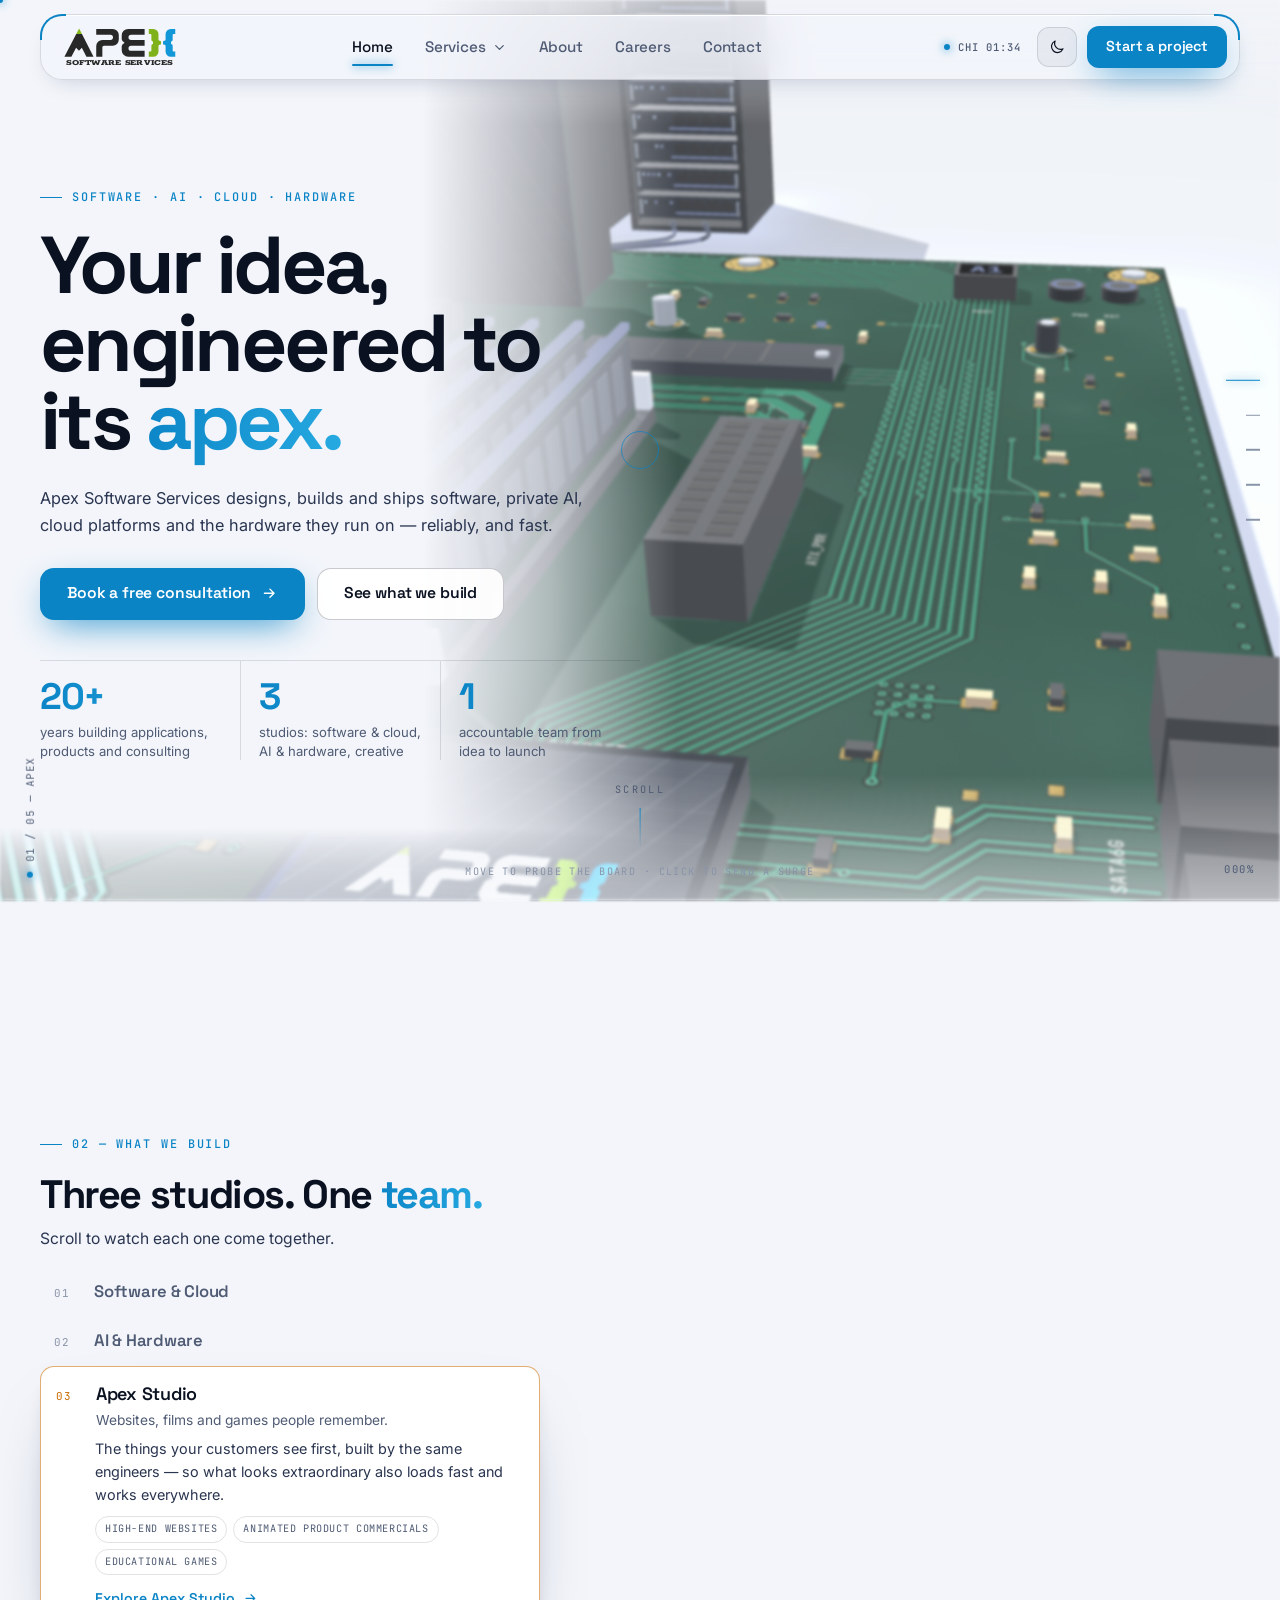
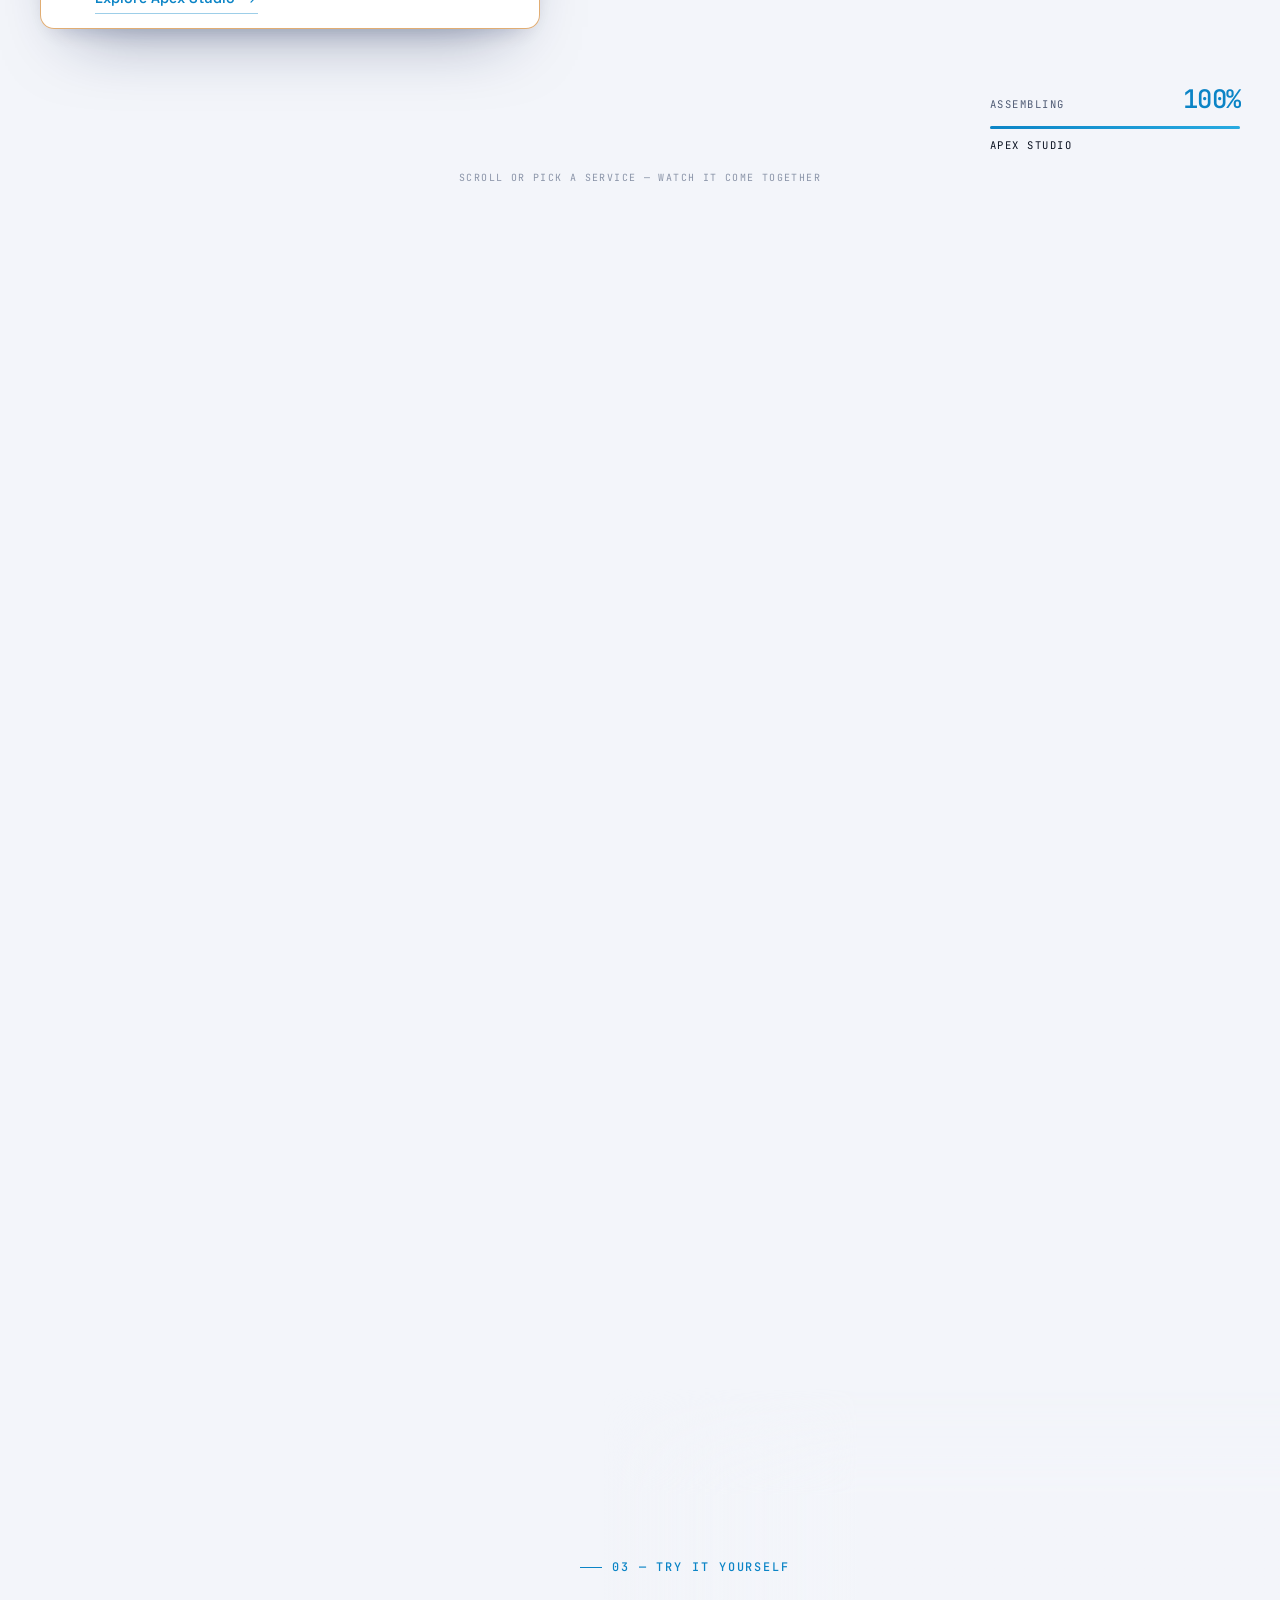
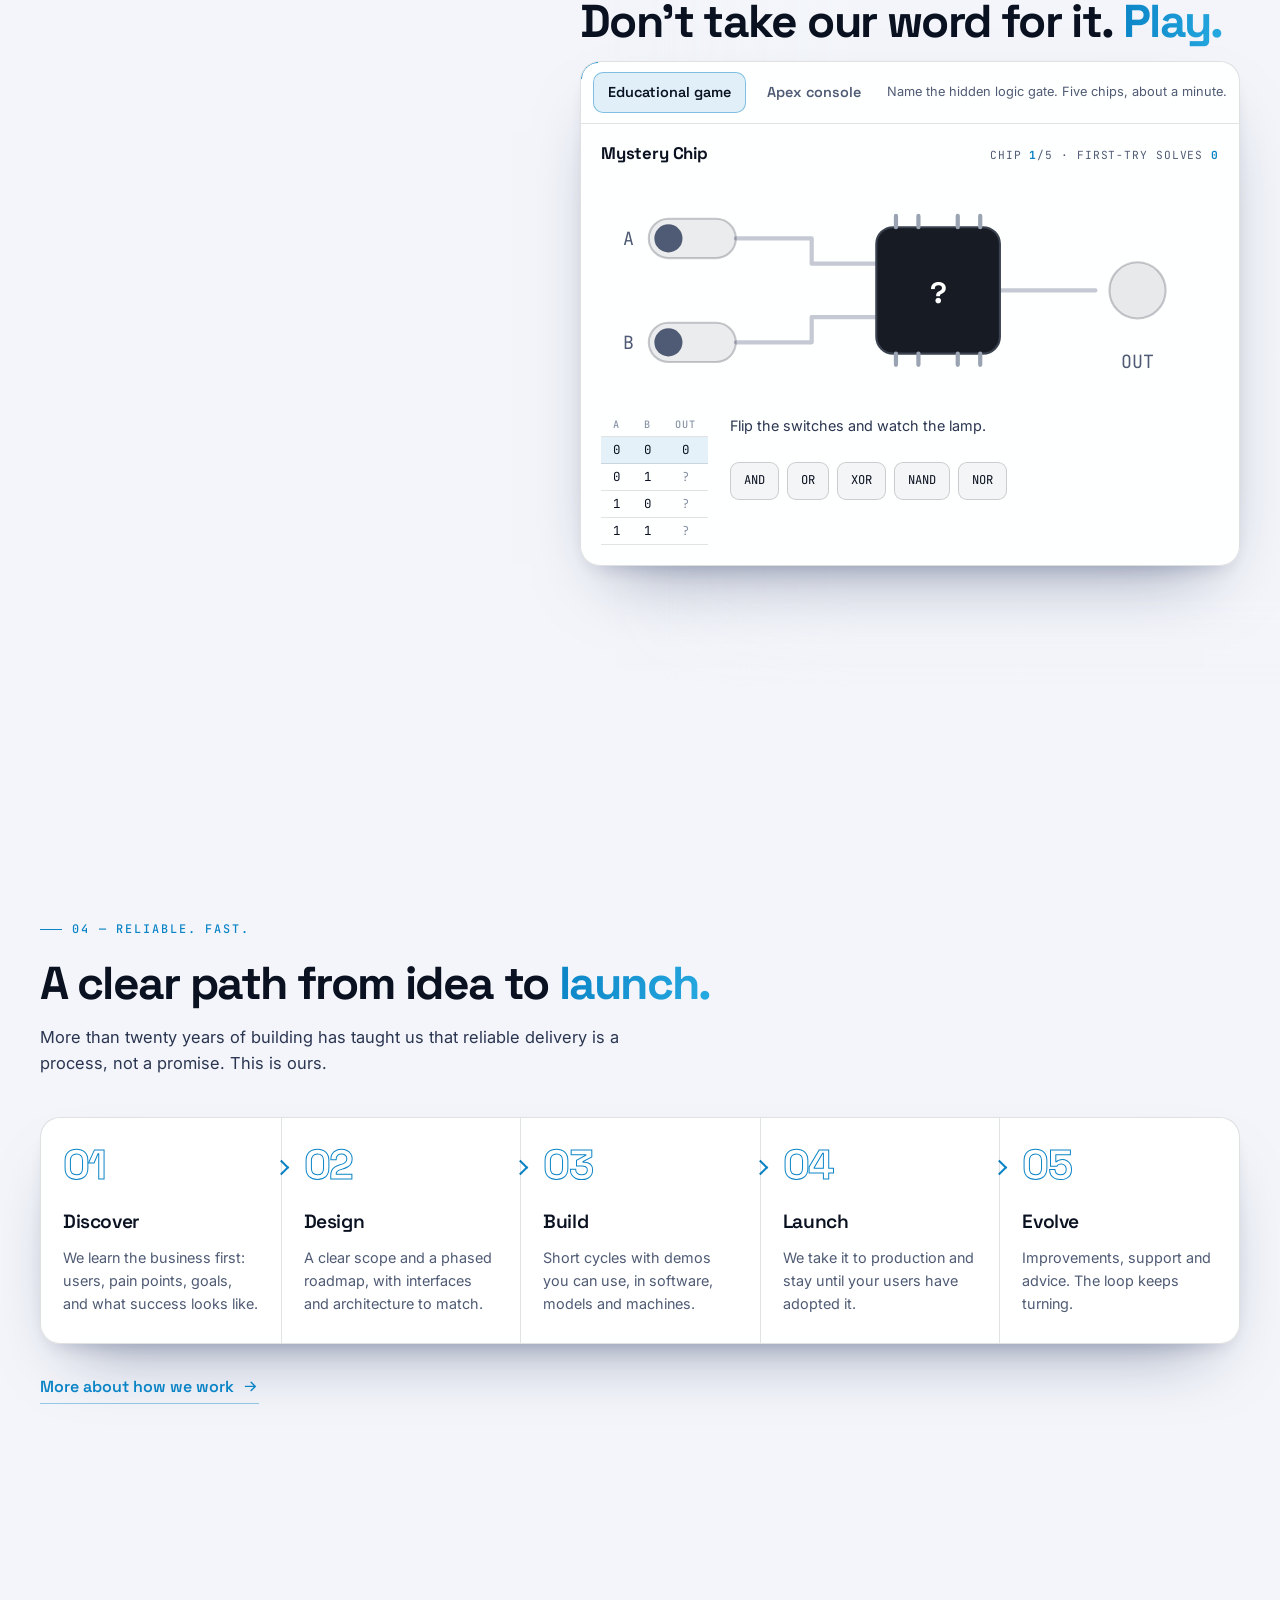
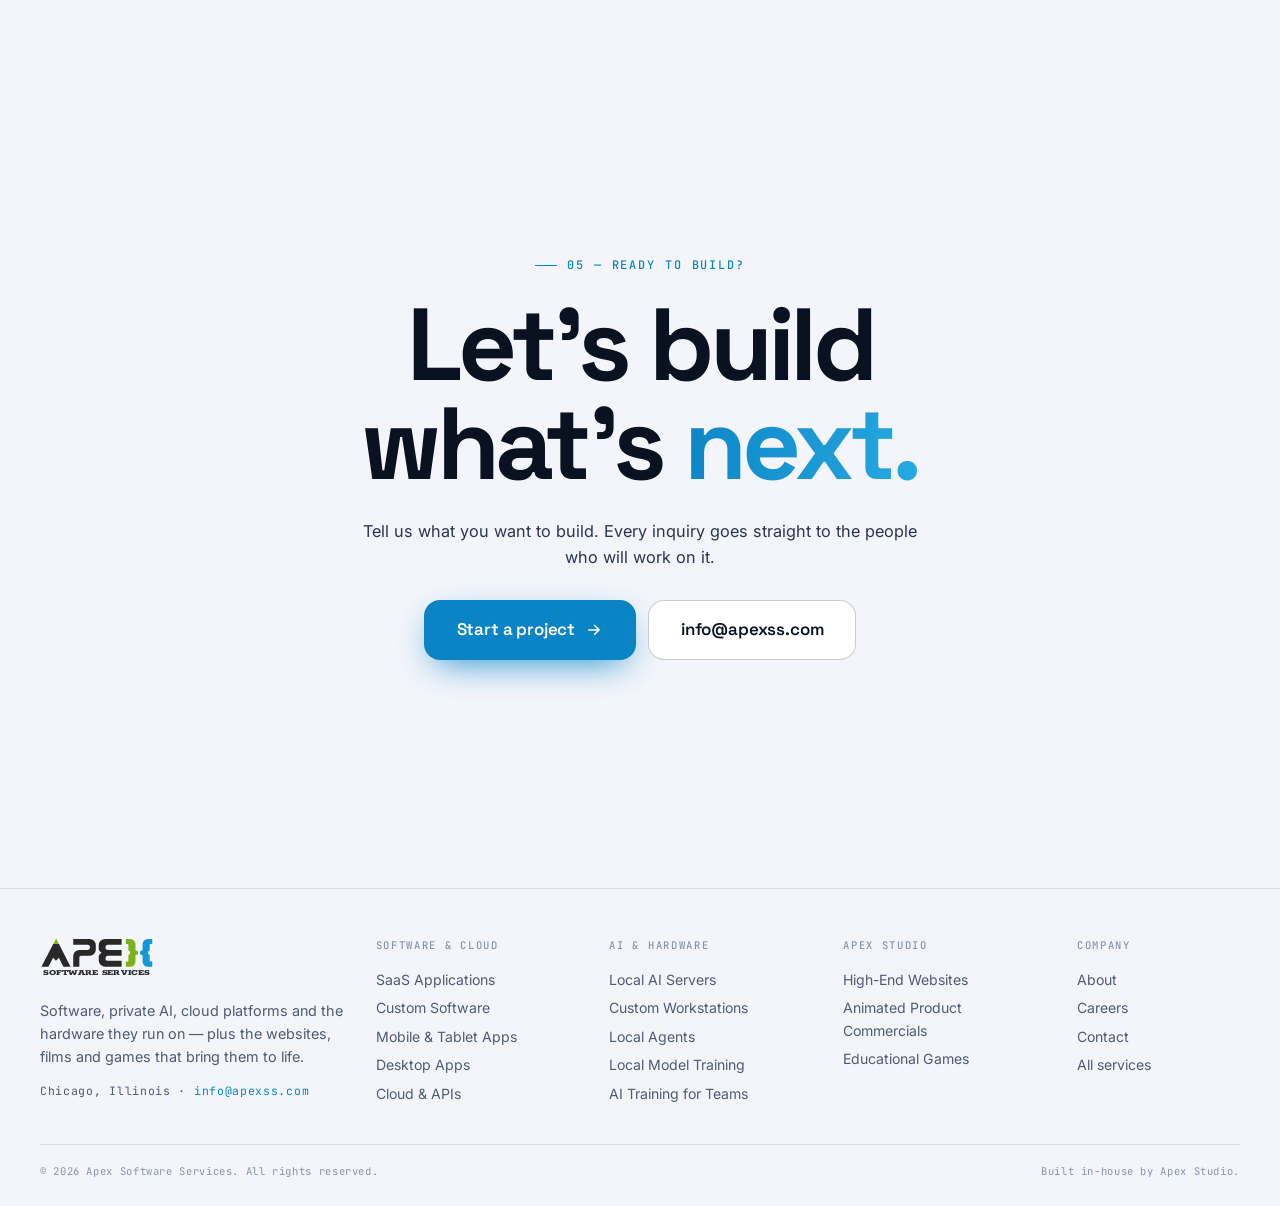
==== commit f2a97bc5: "fix bugs and update videos" ====
--- a/index.html
+++ b/index.html
@@ -3,151 +3,269 @@
 <head>
   <meta charset="UTF-8" />
   <meta name="viewport" content="width=device-width, initial-scale=1.0" />
-  <title>Apex Software Services | Startup-Style SaaS & Custom Software</title>
-  <meta name="description" content="Apex Software Services builds SaaS applications, custom software platforms, cloud APIs, and provides technology consulting for growing businesses." />
+  <title>Apex Software Services | Software, AI, Cloud &amp; Hardware</title>
+  <meta name="description" content="Apex Software Services builds software, private local AI, cloud platforms and hardware, plus high-end websites, animated product commercials and educational games. Over 20 years of experience." />
+  <meta name="theme-color" content="#f3f5fa" />
+  <link rel="icon" href="data:image/svg+xml,%3Csvg xmlns='http://www.w3.org/2000/svg' viewBox='-3 61 55 55'%3E%3Crect x='-3' y='61' width='55' height='55' rx='12' fill='%23fff'/%3E%3Cpath d='M2.2 109 20.5 74h8.9L47.3 109H36.3L29.2 95.2l-4.45 4.6-4.45-4.6L13 109z' fill='%23282828'/%3E%3Cpath d='M25 65.500 29.400 74h-8.900z' fill='%2384b81b'/%3E%3C/svg%3E" />
   <link rel="preconnect" href="https://fonts.googleapis.com">
   <link rel="preconnect" href="https://fonts.gstatic.com" crossorigin>
-  <link href="https://fonts.googleapis.com/css2?family=Inter:wght@400;500;600;700;800;900&display=swap" rel="stylesheet">
+  <link href="https://fonts.googleapis.com/css2?family=Inter:wght@400;500;600&family=JetBrains+Mono:wght@400;500&family=Rokkitt:wght@800&family=Space+Grotesk:wght@500;600;700&display=swap" rel="stylesheet">
   <link rel="stylesheet" href="styles.css" />
+  <script>
+    (function (d) {
+      var t = 'light';
+      try { t = localStorage.getItem('apex-theme') || 'light'; } catch (e) {}
+      d.dataset.theme = t === 'dark' ? 'dark' : 'light';
+      if ('noModule' in HTMLScriptElement.prototype) d.classList.add('js');
+    })(document.documentElement);
+  </script>
+  <script type="importmap">{ "imports": { "three": "./vendor/three.module.min.js", "three/addons/": "./vendor/addons/" } }</script>
 </head>
-<body>
-  <div class="page-shell">
-    <header class="nav-wrap">
-      <div class="container nav">
-        <a class="brand" href="index.html"><span class="brand-mark">A</span><span>Apex Software Services</span></a>
-        <nav class="nav-links" id="navLinks">
-          <a class="active" href="index.html">Home</a>
-          <a href="services.html">Services</a>
-          <a href="about.html">About</a>
-          <a href="contact.html">Contact</a>
-        </nav>
-        <div class="nav-actions">
-          <a class="btn btn-primary" href="contact.html">Start a Project</a>
-          <button class="menu-btn" id="menuBtn" aria-label="Open menu">☰</button>
-        </div>
-      </div>
-    </header>
-
-    <main>
-      <section class="hero">
-        <div class="container hero-grid">
-          <div class="reveal">
-            <div class="kicker"><span class="kicker-dot"></span> SaaS products • Custom platforms • Consulting</div>
-            <h1>We build software like a <span class="gradient-text">startup product team.</span></h1>
-            <p class="lead">Apex Software Services helps companies turn ideas, manual workflows, and business problems into clean, scalable software products. We build SaaS apps, custom client projects, cloud APIs, and modern digital platforms across many domains.</p>
-            <div class="hero-actions">
-              <a class="btn btn-primary btn-wide-mobile" href="contact.html">Book a Free Consultation</a>
-              <a class="btn btn-dark btn-wide-mobile" href="services.html">View Services</a>
-            </div>
-            <div class="logo-cloud">
-              <span>.NET</span><span>Angular</span><span>React</span><span>Azure</span><span>AWS</span><span>APIs</span><span>SaaS</span>
-            </div>
-          </div>
-
-          <div class="app-visual reveal">
-            <div class="visual-glow"></div>
-            <div class="browser-card">
-              <div class="browser-top">
-                <div class="dots"><span></span><span></span><span></span></div>
-                <strong>Launch OS</strong>
-              </div>
-              <div class="browser-body">
-                <div class="visual-header">
-                  <div><strong>Product Build System</strong><span>From idea to production-ready platform</span></div>
-                  <div class="status-pill">Live Sprint</div>
-                </div>
-                <div class="analytics-grid">
-                  <div class="analytics-card"><span>MVP Scope</span><strong>32</strong></div>
-                  <div class="analytics-card"><span>Automations</span><strong>18</strong></div>
-                  <div class="analytics-card"><span>APIs</span><strong>12</strong></div>
-                </div>
-                <div class="flow-list">
-                  <div class="flow-item"><span class="icon-bubble">🚀</span><div><strong>SaaS Launch</strong><small>Multi-tenant apps, subscriptions, portals, and dashboards.</small></div></div>
-                  <div class="flow-item"><span class="icon-bubble">⚙️</span><div><strong>Custom Systems</strong><small>Workflow platforms built around your operations.</small></div></div>
-                  <div class="flow-item"><span class="icon-bubble">☁️</span><div><strong>Cloud Backend</strong><small>Secure APIs, integrations, automation, and reporting.</small></div></div>
+<body class="home">
+  <div id="preloader" class="preloader">
+    <div class="pre-inner">
+      <div class="pre-logo"><svg class="logo" viewBox="0 63 176 62" role="img" aria-label="Apex Software Services"><g fill="currentColor"><path d="M2.2 109 20.5 74h8.9L47.3 109H36.3L29.2 95.2l-4.45 4.6-4.45-4.6L13 109z"/><path d="M51.5 66H77a9.5 9.5 0 0 1 9.5 9.5v7A9.5 9.5 0 0 1 77 92H63.5q-2.5 0-2.5 2.5V109h-9.5V92.5A9.5 9.5 0 0 1 61 83h12.5a4 4 0 0 0 0-8h-22z"/><path d="M126.5 66H101a10 10 0 0 0-10 10v6q0 3 4.5 5.5-4.5 2.5-4.5 5.5v6a10 10 0 0 0 10 10h25.5v-9h-21a4 4 0 0 1 0-8h21v-9h-21a4 4 0 0 1 0-8h21z"/></g><path fill="#84b81b" d="M25 65.5 29.4 74h-8.9z"/><path fill="#7fb21a" d="M133 66h7a8 8 0 0 1 8 8v8.5q0 2 2 2t2 2v2q0 2-2 2t-2 2V101a8 8 0 0 1-8 8h-7v-8h2.5q1.5 0 1.5-1.5V92q0-2 2.5-2.5v-4Q137 85 137 83v-7.5q0-1.5-1.5-1.5H133z"/><path fill="#1297d9" transform="translate(307 0) scale(-1 1)" d="M133 66h7a8 8 0 0 1 8 8v8.5q0 2 2 2t2 2v2q0 2-2 2t-2 2V101a8 8 0 0 1-8 8h-7v-8h2.5q1.5 0 1.5-1.5V92q0-2 2.5-2.5v-4Q137 85 137 83v-7.5q0-1.5-1.5-1.5H133z"/><text class="logo-tag" x="88" y="122.6" text-anchor="middle" textLength="166" lengthAdjust="spacingAndGlyphs">SOFTWARE SERVICES</text></svg></div>
+      <div class="pre-count">000</div>
+      <div class="pre-bar"><i></i></div>
+      <div class="pre-log">&gt; booting</div>
+    </div>
+  </div>
+
+  <canvas id="scene" aria-hidden="true"></canvas>
+  <div class="backdrop" aria-hidden="true"></div>
+  <div class="cursor-ring" aria-hidden="true"></div>
+  <div class="cursor-dot" aria-hidden="true"></div>
+  <div class="progress" aria-hidden="true"><i id="progress"></i></div>
+
+  <header class="nav" id="nav">
+    <div class="nav-bar">
+      <a class="brand" href="index.html" aria-label="Apex Software Services home"><svg class="logo" viewBox="0 63 176 62" role="img" aria-label="Apex Software Services"><g fill="currentColor"><path d="M2.2 109 20.5 74h8.9L47.3 109H36.3L29.2 95.2l-4.45 4.6-4.45-4.6L13 109z"/><path d="M51.5 66H77a9.5 9.5 0 0 1 9.5 9.5v7A9.5 9.5 0 0 1 77 92H63.5q-2.5 0-2.5 2.5V109h-9.5V92.5A9.5 9.5 0 0 1 61 83h12.5a4 4 0 0 0 0-8h-22z"/><path d="M126.5 66H101a10 10 0 0 0-10 10v6q0 3 4.5 5.5-4.5 2.5-4.5 5.5v6a10 10 0 0 0 10 10h25.5v-9h-21a4 4 0 0 1 0-8h21v-9h-21a4 4 0 0 1 0-8h21z"/></g><path fill="#84b81b" d="M25 65.5 29.4 74h-8.9z"/><path fill="#7fb21a" d="M133 66h7a8 8 0 0 1 8 8v8.5q0 2 2 2t2 2v2q0 2-2 2t-2 2V101a8 8 0 0 1-8 8h-7v-8h2.5q1.5 0 1.5-1.5V92q0-2 2.5-2.5v-4Q137 85 137 83v-7.5q0-1.5-1.5-1.5H133z"/><path fill="#1297d9" transform="translate(307 0) scale(-1 1)" d="M133 66h7a8 8 0 0 1 8 8v8.5q0 2 2 2t2 2v2q0 2-2 2t-2 2V101a8 8 0 0 1-8 8h-7v-8h2.5q1.5 0 1.5-1.5V92q0-2 2.5-2.5v-4Q137 85 137 83v-7.5q0-1.5-1.5-1.5H133z"/><text class="logo-tag" x="88" y="122.6" text-anchor="middle" textLength="166" lengthAdjust="spacingAndGlyphs">SOFTWARE SERVICES</text></svg></a>
+      <nav class="nav-links" id="navLinks" aria-label="Primary">
+        <i class="nav-glider" aria-hidden="true"></i>
+        <a class="nav-link active" href="index.html">Home</a>
+        <div class="nav-item has-mega">
+          <a class="nav-link" href="services.html" id="megaBtn" aria-haspopup="true" aria-expanded="false" aria-controls="mega">Services<svg class="caret" viewBox="0 0 24 24" aria-hidden="true"><path d="m6 9 6 6 6-6"/></svg></a>
+        <div class="mega" id="mega">
+            <div class="mega-inner">
+            <div class="mega-col" data-tone="blue" data-focus="laptop">
+              <a class="mega-head" href="software.html"><svg class="mega-ico" viewBox="0 0 24 24" aria-hidden="true"><path d="m8 8-4 4 4 4M16 8l4 4-4 4M13.5 5l-3 14"/></svg><strong>Software &amp; Cloud</strong><span>Products and platforms, engineered to last.</span></a>
+              <a class="mega-item" href="software.html#saas"><strong>SaaS Applications</strong><span>Subscription products, ready to sell.</span></a>
+              <a class="mega-item" href="software.html#custom"><strong>Custom Software</strong><span>Portals, workflows and internal tools.</span></a>
+              <a class="mega-item" href="software.html#mobile"><strong>Mobile &amp; Tablet Apps</strong><span>Apps for phones and tablets.</span></a>
+              <a class="mega-item" href="software.html#desktop"><strong>Desktop Apps</strong><span>Software for your team&rsquo;s machines.</span></a>
+              <a class="mega-item" href="software.html#cloud"><strong>Cloud &amp; APIs</strong><span>Secure backends, integrations, pipelines.</span></a>
+              <a class="mega-item" href="software.html#ui"><strong>UI/UX &amp; Front-End</strong><span>Interfaces people enjoy using.</span></a>
+              <a class="mega-item" href="software.html#modern"><strong>Modernization</strong><span>Upgrade ageing systems, safely.</span></a>
+              <a class="mega-item" href="software.html#consult"><strong>Technical Consulting</strong><span>Architecture, roadmaps and reviews.</span></a>
+            </div>
+            <div class="mega-col" data-tone="green" data-focus="server">
+              <a class="mega-head" href="ai.html"><svg class="mega-ico" viewBox="0 0 24 24" aria-hidden="true"><rect x="7" y="7" width="10" height="10" rx="1.5"/><path d="M10 3v4M14 3v4M10 17v4M14 17v4M3 10h4M3 14h4M17 10h4M17 14h4"/><rect x="10" y="10" width="4" height="4" rx=".5"/></svg><strong>AI &amp; Hardware</strong><span>Private AI, and the machines to run it.</span></a>
+              <a class="mega-item" href="ai.html#server"><strong>Local AI Servers</strong><span>On-premises AI servers, built for you.</span></a>
+              <a class="mega-item" href="ai.html#workstation"><strong>Custom Workstations</strong><span>Built for design, AI or gaming.</span></a>
+              <a class="mega-item" href="ai.html#agents"><strong>Local Agents</strong><span>AI agents inside your own network.</span></a>
+              <a class="mega-item" href="ai.html#training"><strong>Local Model Training</strong><span>Models trained on your own data.</span></a>
+              <a class="mega-item" href="ai.html#team"><strong>AI Training for Teams</strong><span>Make your people productive with AI.</span></a>
+            </div>
+            <div class="mega-col" data-tone="orange" data-focus="studio">
+              <a class="mega-head" href="studio.html"><svg class="mega-ico" viewBox="0 0 24 24" aria-hidden="true"><rect x="3" y="5" width="18" height="14" rx="2"/><path d="m10 9.5 5 2.5-5 2.5z"/></svg><strong>Apex Studio</strong><span>Websites, films and games people remember.</span></a>
+              <a class="mega-item" href="studio.html#website"><strong>High-End Websites</strong><span>Immersive, interactive sites like this.</span></a>
+              <a class="mega-item" href="studio.html#film"><strong>Animated Product Commercials</strong><span>3D films that show what you make.</span></a>
+              <a class="mega-item" href="studio.html#game"><strong>Educational Games</strong><span>Games that teach, for class or training.</span></a>
+            </div>
+              <aside class="mega-side">
+                <p class="mega-kicker">Not sure where it fits?</p>
+                <p>Tell us what you are trying to build. We will tell you which pieces you need &mdash; and which you do not.</p>
+                <a class="btn btn-primary btn-sm" href="contact.html">Free consultation <svg class="arr" viewBox="0 0 24 24" aria-hidden="true"><path d="M5 12h14M13 6l6 6-6 6"/></svg></a>
+                <a class="mega-all" href="services.html">All services <svg class="arr" viewBox="0 0 24 24" aria-hidden="true"><path d="M5 12h14M13 6l6 6-6 6"/></svg></a>
+              </aside>
+            </div>
+          </div>
+        </div>
+        <a class="nav-link" href="about.html">About</a>
+        <a class="nav-link" href="careers.html">Careers</a>
+        <a class="nav-link" href="contact.html">Contact</a>
+      </nav>
+      <div class="nav-actions">
+        <span class="nav-clock" title="Local time at Apex, Chicago"><i></i><b id="clock">CHI --:--</b></span>
+        <button class="theme-btn" id="themeBtn" type="button" aria-label="Switch colour mode" title="Switch colour mode">
+          <svg class="sun" viewBox="0 0 24 24" aria-hidden="true"><circle cx="12" cy="12" r="4.2"/><path d="M12 2.5v2.5M12 19v2.5M2.5 12H5M19 12h2.5M5.3 5.3l1.8 1.8M16.9 16.9l1.8 1.8M5.3 18.7l1.8-1.8M16.9 7.1l1.8-1.8"/></svg>
+          <svg class="moon" viewBox="0 0 24 24" aria-hidden="true"><path d="M20 14.5A8 8 0 0 1 9.5 4a8 8 0 1 0 10.5 10.5z"/></svg>
+        </button>
+        <a class="btn btn-primary btn-sm nav-cta" href="contact.html" data-magnetic>Start a project</a>
+        <button class="menu-btn" id="menuBtn" aria-label="Toggle menu" aria-expanded="false" aria-controls="navLinks"><i></i><i></i></button>
+      </div>
+    </div>
+  </header>
+  <div class="mega-veil" aria-hidden="true"></div>
+
+  <nav class="rail" id="rail" aria-label="Chapters"></nav>
+  <div class="hud hud-left" aria-hidden="true"><span id="hudChapter"></span></div>
+  <div class="hud hud-right" aria-hidden="true"><span id="hudPct">000%</span></div>
+
+  <main>
+    <section class="chapter hero" id="top" data-shape="cpu" data-pos="right" data-chapter="Apex">
+      <div class="wrap">
+        <div class="col">
+          <p class="kicker rv" data-scramble>Software &middot; AI &middot; Cloud &middot; Hardware</p>
+          <h1 class="display rv">
+            <span class="ln"><span>Your idea,</span></span>
+            <span class="ln"><span>engineered to</span></span>
+            <span class="ln"><span>its <b class="glow">apex.</b></span></span>
+          </h1>
+          <p class="lead rv">Apex Software Services designs, builds and ships software, private AI, cloud platforms and the hardware they run on &mdash; reliably, and fast.</p>
+          <div class="actions rv">
+            <a class="btn btn-primary" href="contact.html" data-magnetic>Book a free consultation <svg class="arr" viewBox="0 0 24 24" aria-hidden="true"><path d="M5 12h14M13 6l6 6-6 6"/></svg></a>
+            <a class="btn btn-ghost" href="#services" data-magnetic>See what we build</a>
+          </div>
+          <dl class="facts rv">
+            <div><dt>20+</dt><dd>years building applications, products and consulting</dd></div>
+            <div><dt>3</dt><dd>studios: software &amp; cloud, AI &amp; hardware, creative</dd></div>
+            <div><dt>1</dt><dd>accountable team from idea to launch</dd></div>
+          </dl>
+        </div>
+      </div>
+      <div class="scroll-cue" aria-hidden="true"><span>Scroll</span><i></i></div>
+      <p class="hint" aria-hidden="true">Move to probe the board &middot; Click to send a surge</p>
+    </section>
+
+    <section class="chapter explorer" id="services" data-shape="forge" data-pos="right" data-raise="true" data-seg="44" data-chapter="Build">
+      <div class="explorer-pin">
+        <div class="wrap explorer-wrap">
+          <div class="explorer-copy">
+            <p class="kicker" data-scramble>02 &mdash; What we build</p>
+            <h2 class="title">Three studios. One <b class="glow">team.</b></h2>
+            <p class="copy">Scroll to watch each one come together.</p>
+            <ol class="svc-list">
+            <li class="svc" id="saas" data-build="saas" data-tone="blue">
+              <button class="svc-head" type="button"><span class="svc-n">01</span><span class="svc-t">Software &amp; Cloud</span><span class="svc-s">Products and platforms, engineered to last.</span></button>
+              <div class="svc-body"><p>Web, mobile, desktop and cloud software, designed around your business and shipped in stages you can see.</p><ul class="tags"><li>SaaS Applications</li><li>Custom Software</li><li>Mobile &amp; Tablet Apps</li><li>Desktop Apps</li><li>Cloud &amp; APIs</li><li>UI/UX &amp; Front-End</li></ul><a class="link" href="software.html">Explore Software &amp; Cloud <svg class="arr" viewBox="0 0 24 24" aria-hidden="true"><path d="M5 12h14M13 6l6 6-6 6"/></svg></a></div>
+            </li>
+            <li class="svc" id="workstation" data-build="workstation" data-tone="green">
+              <button class="svc-head" type="button"><span class="svc-n">02</span><span class="svc-t">AI &amp; Hardware</span><span class="svc-s">Private AI, and the machines to run it.</span></button>
+              <div class="svc-body"><p>We build the servers and workstations, deploy the agents, train the models and train your people &mdash; so AI works inside your business, on hardware you own.</p><ul class="tags"><li>Local AI Servers</li><li>Custom Workstations</li><li>Local Agents</li><li>Local Model Training</li><li>AI Training for Teams</li></ul><a class="link" href="ai.html">Explore AI &amp; Hardware <svg class="arr" viewBox="0 0 24 24" aria-hidden="true"><path d="M5 12h14M13 6l6 6-6 6"/></svg></a></div>
+            </li>
+            <li class="svc" id="website" data-build="website" data-tone="orange">
+              <button class="svc-head" type="button"><span class="svc-n">03</span><span class="svc-t">Apex Studio</span><span class="svc-s">Websites, films and games people remember.</span></button>
+              <div class="svc-body"><p>The things your customers see first, built by the same engineers &mdash; so what looks extraordinary also loads fast and works everywhere.</p><ul class="tags"><li>High-End Websites</li><li>Animated Product Commercials</li><li>Educational Games</li></ul><a class="link" href="studio.html">Explore Apex Studio <svg class="arr" viewBox="0 0 24 24" aria-hidden="true"><path d="M5 12h14M13 6l6 6-6 6"/></svg></a></div>
+            </li>
+            </ol>
+          </div>
+          <aside class="spec glass" aria-live="polite">
+            <div class="asm-row"><span>Assembling</span><b class="asm-pct">0%</b></div>
+            <div class="asm-bar"><i></i></div>
+            <h3 class="spec-title" id="specTitle"></h3>
+            <div class="spec-body" id="specBody"></div>
+          </aside>
+        </div>
+        <div class="asm" aria-hidden="true">
+          <div class="asm-row"><span>Assembling</span><b class="asm-pct">0%</b></div>
+          <div class="asm-bar"><i></i></div>
+          <em class="asm-name"></em>
+        </div>
+        <p class="explorer-hint" aria-hidden="true">Scroll or pick a service &mdash; watch it come together</p>
+      </div>
+    </section>
+
+    <section class="chapter" id="lab" data-shape="tablet" data-pos="left" data-chapter="Try it">
+      <div class="wrap">
+        <div class="col col-right col-wide">
+          <p class="kicker rv" data-scramble>03 &mdash; Try it yourself</p>
+          <h2 class="title rv">Don&rsquo;t take our word for it. <b class="glow">Play.</b></h2>
+          <div class="lab glass rv" id="labTabs">
+            <div class="lab-tabs" role="tablist" aria-label="Interactive demos">
+              <button class="lab-tab on" role="tab" aria-selected="true" aria-controls="labGame" id="tabGame" type="button">Educational game</button>
+              <button class="lab-tab" role="tab" aria-selected="false" aria-controls="labTerm" id="tabTerm" type="button">Apex console</button>
+              <span class="lab-note" id="labNote">Name the hidden logic gate. Five chips, about a minute.</span>
+            </div>
+            <div class="lab-panel" id="labGame" role="tabpanel" aria-labelledby="tabGame">
+            <div class="game" id="game">
+              <div class="game-top"><strong>Mystery Chip</strong><span>Chip <b id="gRound">1</b>/5 &middot; First-try solves <b id="gScore">0</b></span></div>
+              <svg class="game-board" viewBox="0 0 440 170" role="group" aria-label="Circuit: two switches feed a hidden logic gate that drives a lamp">
+                <path class="wire" id="gWireA" d="M96 48H150V66H196" /><path class="wire" id="gWireB" d="M96 122H150V104H196" /><path class="wire" id="gWireO" d="M284 85H352" />
+                <g class="sw" id="gSwA" tabindex="0" role="switch" aria-checked="false" aria-label="Input A"><rect x="34" y="34" width="62" height="28" rx="14"/><circle cx="48" cy="48" r="10"/><text x="16" y="53">A</text></g>
+                <g class="sw" id="gSwB" tabindex="0" role="switch" aria-checked="false" aria-label="Input B"><rect x="34" y="108" width="62" height="28" rx="14"/><circle cx="48" cy="122" r="10"/><text x="16" y="127">B</text></g>
+                <g class="gate"><rect x="196" y="40" width="88" height="90" rx="12"/><text id="gGate" x="240" y="94">?</text>
+                  <path d="M210 40v-8M226 40v-8M254 40v-8M270 40v-8M210 138v-8M226 138v-8M254 138v-8M270 138v-8"/></g>
+                <g class="lamp" id="gLamp"><circle class="halo" cx="382" cy="85" r="34"/><circle class="bulb" cx="382" cy="85" r="20"/><text x="382" y="140">OUT</text></g>
+              </svg>
+              <div class="game-row">
+                <table class="truth" aria-label="What you have discovered so far">
+                  <thead><tr><th>A</th><th>B</th><th>Out</th></tr></thead>
+                  <tbody id="gTruth"></tbody>
+                </table>
+                <div class="game-side">
+                  <p class="game-msg" id="gMsg" aria-live="polite">Flip the switches and watch the lamp.</p>
+                  <div class="game-choices" id="gChoices" aria-label="Which gate is it?"></div>
+                  <button class="btn btn-ghost btn-sm" id="gNext" type="button" hidden>Next chip</button>
                 </div>
               </div>
             </div>
-            <div class="floating-note"><strong>Startup speed. Enterprise thinking.</strong><p>Move fast without creating a messy system you regret later.</p></div>
-          </div>
-        </div>
-      </section>
-
-      <section class="section">
-        <div class="container">
-          <div class="section-head reveal">
-            <div class="kicker"><span class="kicker-dot"></span> What Apex builds</div>
-            <h2 class="section-title">Modern software for teams that need momentum.</h2>
-            <p class="section-copy">We combine product thinking, engineering discipline, and clean design to deliver software that feels polished and works reliably.</p>
-          </div>
-          <div class="grid-3">
-            <article class="card reveal"><div class="service-icon">🧩</div><h3>Custom Software</h3><p>Business portals, workflow systems, internal tools, dashboards, and client-facing platforms built around your process.</p><div class="tags"><span class="tag">Portals</span><span class="tag">Workflows</span><span class="tag">Dashboards</span></div></article>
-            <article class="card reveal"><div class="service-icon">🚀</div><h3>SaaS Applications</h3><p>Subscription-ready platforms with multi-tenant architecture, user roles, admin tools, billing, and reporting.</p><div class="tags"><span class="tag">MVP</span><span class="tag">Billing</span><span class="tag">Admin</span></div></article>
-            <article class="card reveal"><div class="service-icon">🧠</div><h3>Consulting</h3><p>Architecture, cloud planning, modernization, product strategy, code review, and technical roadmap guidance.</p><div class="tags"><span class="tag">Strategy</span><span class="tag">Architecture</span><span class="tag">Cloud</span></div></article>
-          </div>
-        </div>
-      </section>
-
-      <section class="section">
-        <div class="container split">
-          <div class="feature-card reveal">
-            <div class="kicker"><span class="kicker-dot"></span> Product-first delivery</div>
-            <h2 class="section-title">Not just code. A complete path from idea to launch.</h2>
-            <p class="section-copy">Apex helps define the product, simplify the scope, build the right foundation, and launch software your users can adopt quickly.</p>
-            <div class="checks">
-              <div class="check">MVP planning and phased roadmap</div>
-              <div class="check">Modern UI/UX and responsive interfaces</div>
-              <div class="check">Secure cloud architecture and API design</div>
-              <div class="check">Post-launch improvements and support</div>
-            </div>
-          </div>
-          <div class="illustration-panel reveal" aria-hidden="true">
-            <svg viewBox="0 0 520 420" role="img" aria-label="Animated software product illustration">
-              <defs>
-                <linearGradient id="g1" x1="0" y1="0" x2="1" y2="1"><stop offset="0" stop-color="#32f5b4"/><stop offset="0.52" stop-color="#23d5ff"/><stop offset="1" stop-color="#8b5cf6"/></linearGradient>
-                <linearGradient id="g2" x1="0" y1="0" x2="1" y2="1"><stop offset="0" stop-color="#ff5fb7"/><stop offset="1" stop-color="#ff9f43"/></linearGradient>
-              </defs>
-              <rect x="58" y="52" width="404" height="285" rx="34" fill="rgba(255,255,255,0.08)" stroke="rgba(255,255,255,0.18)"/>
-              <rect x="84" y="84" width="170" height="42" rx="14" fill="url(#g1)" opacity="0.92"/>
-              <rect x="84" y="150" width="120" height="120" rx="24" fill="rgba(255,255,255,0.08)" stroke="rgba(255,255,255,0.16)"/>
-              <rect x="226" y="150" width="210" height="28" rx="14" fill="rgba(255,255,255,0.14)"/>
-              <rect x="226" y="194" width="170" height="28" rx="14" fill="rgba(255,255,255,0.10)"/>
-              <rect x="226" y="238" width="196" height="28" rx="14" fill="rgba(255,255,255,0.10)"/>
-              <circle cx="144" cy="210" r="39" fill="url(#g2)" opacity="0.88"/>
-              <path class="animated-line" d="M98 324 C160 285 197 363 253 324 S350 276 424 324" fill="none" stroke="url(#g1)" stroke-width="8" stroke-linecap="round"/>
-              <circle cx="424" cy="108" r="26" fill="url(#g1)"><animate attributeName="cy" values="108;92;108" dur="4s" repeatCount="indefinite"/></circle>
-              <circle cx="76" cy="314" r="18" fill="#ffe066"><animate attributeName="cy" values="314;298;314" dur="3.4s" repeatCount="indefinite"/></circle>
-            </svg>
-          </div>
-        </div>
-      </section>
-
-      <section class="cta-band">
-        <div class="container cta-box reveal">
-          <div class="cta-grid">
-            <div>
-              <div class="kicker"><span class="kicker-dot"></span> Ready to build?</div>
-              <h2 class="section-title">Let’s turn your software idea into a product.</h2>
-              <p class="section-copy">Tell us what you want to build. All inquiries go directly to <strong>info@apexss.com</strong>.</p>
-            </div>
-            <a class="btn btn-primary btn-wide-mobile" href="contact.html">Contact Apex</a>
-          </div>
-        </div>
-      </section>
-    </main>
-
-    <footer>
-      <div class="container">
-        <div class="footer-grid">
-          <div class="footer-brand"><a class="brand" href="index.html"><span class="brand-mark">A</span><span>Apex Software Services</span></a><p>Startup-style software development for SaaS applications, custom platforms, cloud APIs, and consulting.</p></div>
-          <div class="footer-col"><h4>Pages</h4><a href="index.html">Home</a><a href="services.html">Services</a><a href="about.html">About</a><a href="contact.html">Contact</a></div>
-          <div class="footer-col"><h4>Services</h4><a href="services.html">SaaS Development</a><a href="services.html">Custom Software</a><a href="services.html">Consulting</a></div>
-          <div class="footer-col"><h4>Contact</h4><span>Chicago, Illinois</span><a href="mailto:info@apexss.com">info@apexss.com</a><a href="contact.html">Request Consultation</a></div>
-        </div>
-        <div class="copyright"><span>© <span id="year"></span> Apex Software Services. All rights reserved.</span><span>All inquiries: info@apexss.com</span></div>
-      </div>
-    </footer>
-  </div>
-  <script src="script.js"></script>
+            </div>
+            <div class="lab-panel" id="labTerm" role="tabpanel" aria-labelledby="tabTerm" hidden>
+            <div class="term" id="term">
+              <div class="term-bar"><span class="lights"><i></i><i></i><i></i></span><span class="term-title">guest@apex: ~</span></div>
+              <div class="term-out" aria-live="polite"></div>
+              <form class="term-form" autocomplete="off">
+                <label for="termInput" class="tp">&#10095;</label>
+                <input id="termInput" type="text" spellcheck="false" autocapitalize="off" autocomplete="off" placeholder="type help" aria-label="Terminal command" />
+              </form>
+              <div class="cmds" aria-label="Terminal shortcuts">
+                <button type="button" data-cmd="services">services</button>
+                <button type="button" data-cmd="ai">ai</button>
+                <button type="button" data-cmd="studio">studio</button>
+                <button type="button" data-cmd="surge">surge</button>
+                <button type="button" data-cmd="contact">contact</button>
+              </div>
+            </div>
+            </div>
+          </div>
+        </div>
+      </div>
+    </section>
+
+    <section class="chapter" id="process" data-shape="bus" data-pos="center" data-dim="0.3" data-chapter="How">
+      <div class="wrap">
+        <header class="head rv">
+          <p class="kicker" data-scramble>04 &mdash; Reliable. Fast.</p>
+          <h2 class="title">A clear path from idea to <b class="glow">launch.</b></h2>
+          <p class="copy">More than twenty years of building has taught us that reliable delivery is a process, not a promise. This is ours.</p>
+        </header>
+        <ol class="steps" data-stagger>
+          <li class="step rv"><span class="step-n">01</span><h3>Discover</h3><p>We learn the business first: users, pain points, goals, and what success looks like.</p></li>
+          <li class="step rv"><span class="step-n">02</span><h3>Design</h3><p>A clear scope and a phased roadmap, with interfaces and architecture to match.</p></li>
+          <li class="step rv"><span class="step-n">03</span><h3>Build</h3><p>Short cycles with demos you can use, in software, models and machines.</p></li>
+          <li class="step rv"><span class="step-n">04</span><h3>Launch</h3><p>We take it to production and stay until your users have adopted it.</p></li>
+          <li class="step rv"><span class="step-n">05</span><h3>Evolve</h3><p>Improvements, support and advice. The loop keeps turning.</p></li>
+        </ol>
+        <p class="more rv"><a class="link" href="about.html">More about how we work <svg class="arr" viewBox="0 0 24 24" aria-hidden="true"><path d="M5 12h14M13 6l6 6-6 6"/></svg></a></p>
+      </div>
+    </section>
+
+    <section class="chapter finale" id="contact" data-shape="dive" data-pos="center" data-chapter="Launch">
+      <div class="wrap center">
+        <p class="kicker rv" data-scramble>05 &mdash; Ready to build?</p>
+        <h2 class="display rv"><span class="ln"><span>Let&rsquo;s build</span></span><span class="ln"><span>what&rsquo;s <b class="glow">next.</b></span></span></h2>
+        <p class="lead rv">Tell us what you want to build. Every inquiry goes straight to the people who will work on it.</p>
+        <div class="actions rv"><a class="btn btn-primary btn-lg" href="contact.html" data-magnetic>Start a project <svg class="arr" viewBox="0 0 24 24" aria-hidden="true"><path d="M5 12h14M13 6l6 6-6 6"/></svg></a><a class="btn btn-ghost btn-lg" href="mailto:info@apexss.com" data-magnetic>info@apexss.com</a></div>
+      </div>
+    </section>
+  </main>
+
+  <footer class="footer">
+    <div class="wrap footer-grid">
+      <div class="footer-brand">
+        <a class="brand" href="index.html" aria-label="Apex Software Services home"><svg class="logo" viewBox="0 63 176 62" role="img" aria-label="Apex Software Services"><g fill="currentColor"><path d="M2.2 109 20.5 74h8.9L47.3 109H36.3L29.2 95.2l-4.45 4.6-4.45-4.6L13 109z"/><path d="M51.5 66H77a9.5 9.5 0 0 1 9.5 9.5v7A9.5 9.5 0 0 1 77 92H63.5q-2.5 0-2.5 2.5V109h-9.5V92.5A9.5 9.5 0 0 1 61 83h12.5a4 4 0 0 0 0-8h-22z"/><path d="M126.5 66H101a10 10 0 0 0-10 10v6q0 3 4.5 5.5-4.5 2.5-4.5 5.5v6a10 10 0 0 0 10 10h25.5v-9h-21a4 4 0 0 1 0-8h21v-9h-21a4 4 0 0 1 0-8h21z"/></g><path fill="#84b81b" d="M25 65.5 29.4 74h-8.9z"/><path fill="#7fb21a" d="M133 66h7a8 8 0 0 1 8 8v8.5q0 2 2 2t2 2v2q0 2-2 2t-2 2V101a8 8 0 0 1-8 8h-7v-8h2.5q1.5 0 1.5-1.5V92q0-2 2.5-2.5v-4Q137 85 137 83v-7.5q0-1.5-1.5-1.5H133z"/><path fill="#1297d9" transform="translate(307 0) scale(-1 1)" d="M133 66h7a8 8 0 0 1 8 8v8.5q0 2 2 2t2 2v2q0 2-2 2t-2 2V101a8 8 0 0 1-8 8h-7v-8h2.5q1.5 0 1.5-1.5V92q0-2 2.5-2.5v-4Q137 85 137 83v-7.5q0-1.5-1.5-1.5H133z"/><text class="logo-tag" x="88" y="122.6" text-anchor="middle" textLength="166" lengthAdjust="spacingAndGlyphs">SOFTWARE SERVICES</text></svg></a>
+        <p>Software, private AI, cloud platforms and the hardware they run on &mdash; plus the websites, films and games that bring them to life.</p>
+        <p class="footer-meta">Chicago, Illinois &middot; <a href="mailto:info@apexss.com">info@apexss.com</a></p>
+      </div>
+      <div><h4>Software &amp; Cloud</h4><a href="software.html#saas">SaaS Applications</a><a href="software.html#custom">Custom Software</a><a href="software.html#mobile">Mobile &amp; Tablet Apps</a><a href="software.html#desktop">Desktop Apps</a><a href="software.html#cloud">Cloud &amp; APIs</a></div>
+      <div><h4>AI &amp; Hardware</h4><a href="ai.html#server">Local AI Servers</a><a href="ai.html#workstation">Custom Workstations</a><a href="ai.html#agents">Local Agents</a><a href="ai.html#training">Local Model Training</a><a href="ai.html#team">AI Training for Teams</a></div>
+      <div><h4>Apex Studio</h4><a href="studio.html#website">High-End Websites</a><a href="studio.html#film">Animated Product Commercials</a><a href="studio.html#game">Educational Games</a></div>
+      <div><h4>Company</h4><a href="about.html">About</a><a href="careers.html">Careers</a><a href="contact.html">Contact</a><a href="services.html">All services</a></div>
+    </div>
+    <div class="wrap footer-base"><span>&copy; <span class="year"></span> Apex Software Services. All rights reserved.</span><span>Built in-house by Apex Studio.</span></div>
+  </footer>
+
+  <script type="module" src="js/ui.js"></script>
 </body>
 </html>
--- a/styles.css
+++ b/styles.css
@@ -1,519 +1,560 @@
+/* ==========================================================================
+   Apex Software Services — interface
+   ========================================================================== */
+
+@property --accent { syntax: '<color>'; inherits: true; initial-value: #3fc0ff; }
+@property --accent-2 { syntax: '<color>'; inherits: true; initial-value: #b8ecff; }
+@property --bg { syntax: '<color>'; inherits: true; initial-value: #03050b; }
+@property --ink { syntax: '<color>'; inherits: true; initial-value: #eef4ff; }
+@property --ink-2 { syntax: '<color>'; inherits: true; initial-value: #cfd9ec; }
+@property --muted { syntax: '<color>'; inherits: true; initial-value: #9ba9c2; }
+@property --faint { syntax: '<color>'; inherits: true; initial-value: #5f6c85; }
+@property --glass { syntax: '<color>'; inherits: true; initial-value: rgba(9, 14, 26, 0.84); }
+@property --on-accent { syntax: '<color>'; inherits: true; initial-value: #02060d; }
+
 :root {
-  --bg: #050816;
-  --bg-2: #08111f;
-  --panel: rgba(255, 255, 255, 0.075);
-  --panel-2: rgba(255, 255, 255, 0.11);
-  --text: #f8fbff;
-  --muted: #aebbd1;
-  --muted-2: #7f8ca4;
-  --line: rgba(255, 255, 255, 0.12);
-  --cyan: #23d5ff;
-  --mint: #32f5b4;
-  --purple: #8b5cf6;
-  --pink: #ff5fb7;
-  --orange: #ff9f43;
-  --yellow: #ffe066;
-  --shadow: 0 26px 90px rgba(0, 0, 0, 0.38);
-  --radius: 30px;
-  --max: 1180px;
-}
-
-* { box-sizing: border-box; }
-html { scroll-behavior: smooth; }
+  --bg: #03050b;
+  --ink: #eef4ff;
+  --ink-2: #cfd9ec;
+  --muted: #9ba9c2;
+  --faint: #5f6c85;
+  --glass: rgba(9, 14, 26, 0.84);
+  --on-accent: #02060d;
+  --line: color-mix(in srgb, var(--ink) 12%, transparent);
+  --lift: 0 1px 0 color-mix(in srgb, var(--ink) 8%, transparent) inset, 0 30px 70px -34px rgba(0, 0, 0, 0.9);
+  --radius: 20px;
+  --max: 1240px;
+  --pad: clamp(18px, 4vw, 40px);
+  --display: 'Space Grotesk', 'Inter', system-ui, sans-serif;
+  --body: 'Inter', system-ui, -apple-system, 'Segoe UI', sans-serif;
+  --mono: 'JetBrains Mono', ui-monospace, 'Cascadia Code', Consolas, monospace;
+  --ease: cubic-bezier(0.2, 0.7, 0.1, 1);
+  color-scheme: dark;
+  transition: --accent 0.8s ease, --accent-2 0.8s ease, --bg 0.6s ease, --ink 0.6s ease, --ink-2 0.6s ease,
+    --muted 0.6s ease, --faint 0.6s ease, --glass 0.6s ease, --on-accent 0.6s ease;
+}
+/* Bright mode (the default). Dark mode is the base palette above. */
+:root[data-theme='light'] {
+  --bg: #f3f5fa;
+  --ink: #0a1120;
+  --ink-2: #2a3550;
+  --muted: #4f5b74;
+  --faint: #8a94a8;
+  --glass: rgba(255, 255, 255, 0.93);
+  --on-accent: #ffffff;
+  --accent: #0b84c6;
+  --accent-2: #27aae1;
+  --lift: 0 1px 0 #fff inset, 0 34px 70px -36px rgba(16, 32, 78, 0.5), 0 10px 24px -14px rgba(16, 32, 78, 0.28);
+  color-scheme: light;
+}
+[data-tone='blue'] { --tone: #3fc0ff; } [data-tone='green'] { --tone: #9be03a; } [data-tone='orange'] { --tone: #ffa23a; }
+:root[data-theme='light'] [data-tone='blue'] { --tone: #0b84c6; }
+:root[data-theme='light'] [data-tone='green'] { --tone: #4a850a; }
+:root[data-theme='light'] [data-tone='orange'] { --tone: #c96a00; }
+
+*, *::before, *::after { box-sizing: border-box; }
+html { overflow-x: clip; scroll-behavior: smooth; -webkit-text-size-adjust: 100%; }
 body {
-  margin: 0;
-  font-family: Inter, ui-sans-serif, system-ui, -apple-system, BlinkMacSystemFont, "Segoe UI", sans-serif;
-  color: var(--text);
-  background:
-    radial-gradient(circle at 12% 8%, rgba(35, 213, 255, 0.20), transparent 28rem),
-    radial-gradient(circle at 86% 10%, rgba(139, 92, 246, 0.22), transparent 26rem),
-    radial-gradient(circle at 68% 70%, rgba(50, 245, 180, 0.12), transparent 28rem),
-    linear-gradient(180deg, #050816 0%, #071020 48%, #050816 100%);
-  overflow-x: hidden;
-}
-
-body::before {
-  content: "";
-  position: fixed;
-  inset: 0;
-  pointer-events: none;
-  background-image:
-    linear-gradient(rgba(255,255,255,0.035) 1px, transparent 1px),
-    linear-gradient(90deg, rgba(255,255,255,0.035) 1px, transparent 1px);
-  background-size: 54px 54px;
-  mask-image: linear-gradient(180deg, rgba(0,0,0,0.78), transparent 76%);
-  z-index: -1;
-}
-
+  margin: 0; overflow-x: clip;
+  background: var(--bg); color: var(--ink);
+  font-family: var(--body); font-size: 16px; line-height: 1.6;
+  -webkit-font-smoothing: antialiased;
+}
+h1, h2, h3, h4, p, ul, ol, dl, dd { margin: 0; }
+ul, ol { padding: 0; list-style: none; }
 a { color: inherit; text-decoration: none; }
-img, svg { display: block; max-width: 100%; }
-button, input, textarea { font: inherit; }
-
-.container { width: min(var(--max), calc(100% - 40px)); margin: 0 auto; }
-.page-shell { position: relative; }
-
-.nav-wrap {
-  position: sticky;
-  top: 0;
-  z-index: 80;
-  backdrop-filter: blur(18px);
-  background: rgba(5, 8, 22, 0.74);
-  border-bottom: 1px solid rgba(255,255,255,0.08);
-}
-.nav {
-  min-height: 78px;
-  display: flex;
-  align-items: center;
-  justify-content: space-between;
-  gap: 22px;
-}
-.brand {
-  display: inline-flex;
-  align-items: center;
-  gap: 12px;
-  font-size: 1.05rem;
-  font-weight: 900;
-  letter-spacing: -0.045em;
-}
-.brand-mark {
-  width: 45px;
-  height: 45px;
-  border-radius: 15px;
-  display: grid;
-  place-items: center;
-  color: #04101c;
-  font-weight: 950;
-  background: conic-gradient(from 160deg, var(--mint), var(--cyan), var(--purple), var(--pink), var(--mint));
-  box-shadow: 0 14px 34px rgba(35, 213, 255, 0.25);
-}
-.nav-links { display: flex; align-items: center; gap: 28px; }
-.nav-links a {
-  color: #dbe6f5;
-  font-weight: 750;
-  font-size: 0.94rem;
-  opacity: 0.82;
-  transition: 0.2s ease;
-}
-.nav-links a:hover, .nav-links a.active { opacity: 1; color: white; }
-.nav-actions { display: flex; align-items: center; gap: 12px; }
-.menu-btn {
-  display: none;
-  color: white;
-  border: 1px solid var(--line);
-  background: rgba(255,255,255,0.08);
-  border-radius: 14px;
-  padding: 10px 12px;
-  cursor: pointer;
-}
-
+button, input, textarea, select { font: inherit; color: inherit; }
+svg { display: block; }
+[hidden] { display: none !important; }
+::selection { background: color-mix(in srgb, var(--accent) 45%, transparent); color: #fff; }
+:focus-visible { outline: 2px solid var(--accent); outline-offset: 3px; border-radius: 6px; }
+
+#scene { position: fixed; inset: 0; width: 100%; height: 100%; z-index: 0; pointer-events: none; }
+.backdrop { position: fixed; inset: 0; z-index: 0; pointer-events: none; background: linear-gradient(180deg, color-mix(in srgb, var(--bg) 70%, transparent), transparent 14%, transparent 86%, color-mix(in srgb, var(--bg) 55%, transparent)); }
+.no-webgl body { background: radial-gradient(800px 600px at 78% 30%, color-mix(in srgb, var(--accent) 22%, transparent), transparent 65%), var(--bg); }
+main, .footer { position: relative; z-index: 1; }
+.wrap { width: min(var(--max), 100% - var(--pad) * 2); margin-inline: auto; }
+.arr { display: inline-block; width: 1.05em; height: 1.05em; fill: none; stroke: currentColor; stroke-width: 2; stroke-linecap: round; stroke-linejoin: round; vertical-align: -0.16em; transition: transform 0.3s var(--ease); }
+a:hover > .arr, button:hover > .arr, .link:hover .arr { transform: translateX(4px); }
+
+/* ------------------------------------------------------------------ logo */
+.logo { height: 40px; width: auto; color: var(--ink); overflow: visible; }
+:root[data-theme='light'] .logo { color: #282828; }
+.logo-tag { font: 800 13px Rokkitt, Rockwell, 'Roboto Slab', Georgia, serif; fill: currentColor; }
+
+/* ------------------------------------------------------------ preloader */
+.preloader { position: fixed; inset: 0; z-index: 2000; display: grid; place-items: center; background: var(--bg); transition: opacity 0.7s ease, visibility 0.7s; animation: preFailsafe 0.6s 6s forwards; }
+html:not(.js) .preloader, .preloader.skip { display: none; }
+.ready .preloader { opacity: 0; visibility: hidden; pointer-events: none; }
+@keyframes preFailsafe { to { opacity: 0; visibility: hidden; } }
+.pre-inner { width: min(300px, 70vw); text-align: center; font-family: var(--mono); }
+.pre-logo { width: 210px; margin: 0 auto 30px; animation: logoIn 1.3s var(--ease) both; }
+.pre-logo .logo { width: 100%; height: auto; }
+@keyframes logoIn { from { clip-path: inset(0 100% 0 0); opacity: 0.3; } to { clip-path: inset(0 0 0 0); opacity: 1; } }
+.pre-count { font-size: 3rem; font-weight: 500; letter-spacing: -0.04em; line-height: 1; }
+.pre-bar { height: 2px; margin: 20px 0 14px; background: var(--line); overflow: hidden; }
+.pre-bar i { display: block; height: 100%; background: var(--accent); transform: scaleX(0); transform-origin: left; }
+.pre-log { font-size: 0.7rem; color: var(--muted); letter-spacing: 0.06em; text-transform: uppercase; }
+
+/* ------------------------------------------------------------------- nav */
+.progress { position: fixed; top: 0; left: 0; right: 0; height: 2px; z-index: 130; }
+.progress i { display: block; height: 100%; background: linear-gradient(90deg, var(--accent), var(--accent-2)); transform: scaleX(0); transform-origin: left; box-shadow: 0 0 12px var(--accent); }
+.nav { position: fixed; top: 14px; left: 0; right: 0; z-index: 110; padding: 0 var(--pad); pointer-events: none; }
+.nav-bar {
+  pointer-events: auto; position: relative;
+  width: min(var(--max), 100%); height: 66px; margin: 0 auto; padding: 0 12px 0 22px;
+  display: flex; align-items: center; justify-content: space-between; gap: 16px;
+  border: 1px solid var(--line); border-radius: 22px;
+  background: color-mix(in srgb, var(--bg) 78%, transparent);
+  backdrop-filter: blur(20px) saturate(170%); -webkit-backdrop-filter: blur(20px) saturate(170%);
+  box-shadow: var(--lift);
+  transition: height 0.4s var(--ease), background 0.4s;
+}
+/* instrument-panel corner ticks */
+.nav-bar::before, .nav-bar::after { content: ''; position: absolute; top: -1px; width: 26px; height: 26px; border-top: 2px solid var(--accent); pointer-events: none; transition: border-color 0.8s; }
+.nav-bar::before { left: -1px; border-left: 2px solid var(--accent); border-top-left-radius: 22px; }
+.nav-bar::after { right: -1px; border-right: 2px solid var(--accent); border-top-right-radius: 22px; }
+.nav.scrolled .nav-bar { height: 58px; background: color-mix(in srgb, var(--bg) 90%, transparent); }
+.brand { display: inline-flex; align-items: center; flex: none; }
+.nav.scrolled .logo { height: 36px; }
+.nav-links { display: flex; align-items: center; gap: 2px; height: 100%; }
+.nav-item { display: flex; align-items: center; height: 100%; }
+.nav-link { position: relative; z-index: 1; display: inline-flex; align-items: center; gap: 6px; padding: 9px 15px; border-radius: 12px; font-family: var(--display); font-weight: 500; font-size: 0.95rem; letter-spacing: -0.01em; color: var(--muted); transition: color 0.25s; }
+.nav-link:hover, .nav-link.active, .mega-open #megaBtn { color: var(--ink); }
+.nav-link.active::after { content: ''; position: absolute; left: 15px; right: 15px; bottom: 2px; height: 2px; border-radius: 2px; background: var(--accent); box-shadow: 0 0 10px var(--accent); }
+.caret { width: 15px; height: 15px; fill: none; stroke: currentColor; stroke-width: 2; stroke-linecap: round; stroke-linejoin: round; transition: transform 0.35s var(--ease); }
+.mega-open .caret { transform: rotate(180deg); }
+.nav-glider { position: absolute; top: 50%; left: 0; height: 38px; width: 0; margin-top: -19px; border-radius: 12px; background: color-mix(in srgb, var(--ink) 7%, transparent); border: 1px solid var(--line); opacity: 0; transition: left 0.35s var(--ease), width 0.35s var(--ease), opacity 0.25s; pointer-events: none; }
+.nav-actions { display: flex; align-items: center; gap: 10px; flex: none; }
+.nav-clock { display: inline-flex; align-items: center; gap: 8px; padding: 0 6px; font-family: var(--mono); font-size: 0.66rem; letter-spacing: 0.1em; color: var(--muted); white-space: nowrap; }
+.nav-clock b { font-weight: 500; }
+.nav-clock i { width: 6px; height: 6px; border-radius: 50%; background: var(--accent); box-shadow: 0 0 10px var(--accent); animation: blink 1.8s ease-in-out infinite; }
+@keyframes blink { 50% { opacity: 0.25; } }
+.theme-btn { width: 40px; height: 40px; padding: 0; display: grid; place-items: center; border: 1px solid var(--line); border-radius: 12px; background: color-mix(in srgb, var(--ink) 5%, transparent); cursor: pointer; transition: border-color 0.3s, transform 0.5s var(--ease); }
+.theme-btn:hover { border-color: var(--accent); transform: rotate(30deg); }
+.theme-btn svg { grid-area: 1 / 1; width: 18px; height: 18px; fill: none; stroke: var(--ink); stroke-width: 1.6; stroke-linecap: round; stroke-linejoin: round; transition: opacity 0.4s, scale 0.5s var(--ease), rotate 0.5s var(--ease); }
+.theme-btn .sun { opacity: 0; scale: 0.4; rotate: -90deg; }
+:root[data-theme='dark'] .theme-btn .sun { opacity: 1; scale: 1; rotate: 0deg; }
+:root[data-theme='dark'] .theme-btn .moon { opacity: 0; scale: 0.4; rotate: 90deg; }
+.menu-btn { display: none; width: 42px; height: 42px; padding: 0; border: 1px solid var(--line); border-radius: 12px; background: color-mix(in srgb, var(--ink) 5%, transparent); cursor: pointer; position: relative; }
+.menu-btn i { position: absolute; left: 12px; right: 12px; height: 1.5px; background: var(--ink); transition: transform 0.3s var(--ease), top 0.3s var(--ease); }
+.menu-btn i:first-child { top: 16px; } .menu-btn i:last-child { top: 24px; }
+.menu-btn.open i:first-child { top: 20px; transform: rotate(45deg); }
+.menu-btn.open i:last-child { top: 20px; transform: rotate(-45deg); }
+
+/* ------------------------------------------------------------- mega menu */
+.mega { position: absolute; left: 0; right: 0; top: calc(100% + 10px); opacity: 0; visibility: hidden; transform: translateY(-10px); clip-path: inset(0 0 100% 0 round 24px); transition: opacity 0.3s, transform 0.45s var(--ease), clip-path 0.5s var(--ease), visibility 0.45s; }
+.mega-open .mega { opacity: 1; visibility: visible; transform: none; clip-path: inset(0 0 0 0 round 24px); }
+.mega-inner { display: grid; grid-template-columns: 1.1fr 1fr 1.05fr 0.8fr; gap: 6px; padding: 12px; max-height: calc(100vh - 104px); overflow-y: auto; border: 1px solid var(--line); border-radius: 24px; background: color-mix(in srgb, var(--bg) 96%, transparent); backdrop-filter: blur(24px) saturate(160%); -webkit-backdrop-filter: blur(24px) saturate(160%); box-shadow: var(--lift); }
+.mega-col { padding: 8px; border-radius: 16px; transition: background 0.3s; }
+.mega-col:hover, .mega-col:focus-within { background: color-mix(in srgb, var(--tone) 7%, transparent); }
+.mega-head { display: grid; grid-template-columns: 40px 1fr; column-gap: 12px; align-items: center; padding: 10px 10px 14px; margin-bottom: 6px; border-bottom: 1px solid var(--line); }
+.mega-ico { grid-row: span 2; width: 40px; height: 40px; padding: 9px; border-radius: 12px; fill: none; stroke: var(--tone); stroke-width: 1.6; stroke-linecap: round; stroke-linejoin: round; background: color-mix(in srgb, var(--tone) 12%, transparent); }
+.mega-head strong { font-family: var(--display); font-size: 1.08rem; font-weight: 600; letter-spacing: -0.015em; }
+.mega-head span, .mega-item span { display: block; font-size: 0.8rem; line-height: 1.35; color: var(--muted); }
+.mega-item span { white-space: nowrap; overflow: hidden; text-overflow: ellipsis; }
+.mega-item { display: block; padding: 7px 10px; border-radius: 10px; transition: background 0.2s, transform 0.3s var(--ease); }
+.mega-item strong { display: block; font-size: 0.9rem; font-weight: 600; line-height: 1.35; }
+.mega-item:hover, .mega-item:focus-visible { background: color-mix(in srgb, var(--tone) 13%, transparent); transform: translateX(3px); }
+.mega-item:hover strong { color: var(--tone); }
+.mega-side { display: flex; flex-direction: column; gap: 12px; padding: 18px; border-radius: 16px; background: color-mix(in srgb, var(--ink) 4%, transparent); font-size: 0.86rem; color: var(--muted); }
+.mega-kicker { font-family: var(--mono); font-size: 0.66rem; letter-spacing: 0.14em; text-transform: uppercase; color: var(--accent); }
+.mega-side .btn { margin-top: auto; }
+.mega-all { font-family: var(--display); font-weight: 600; font-size: 0.9rem; color: var(--ink); }
+/* stagger the columns in */
+.mega-col, .mega-side { opacity: 0; translate: 0 10px; transition: opacity 0.4s, translate 0.5s var(--ease), background 0.3s; }
+.mega-open .mega-col, .mega-open .mega-side { opacity: 1; translate: 0 0; }
+.mega-open .mega-col:nth-child(2) { transition-delay: 0.05s; } .mega-open .mega-col:nth-child(3) { transition-delay: 0.1s; } .mega-open .mega-side { transition-delay: 0.15s; }
+.mega-veil { position: fixed; inset: 0; z-index: 100; background: color-mix(in srgb, var(--bg) 30%, transparent); opacity: 0; pointer-events: none; transition: opacity 0.4s; }
+.mega-open .mega-veil { opacity: 1; }
+main { transition: opacity 0.4s, filter 0.4s; }
+.mega-open main { opacity: 0.16; }
+
+/* --------------------------------------------------------------- buttons */
 .btn {
-  display: inline-flex;
-  align-items: center;
-  justify-content: center;
-  gap: 10px;
-  min-height: 50px;
-  padding: 0 21px;
-  border-radius: 999px;
-  border: 1px solid transparent;
-  cursor: pointer;
-  font-weight: 850;
-  transition: transform 0.22s ease, box-shadow 0.22s ease, background 0.22s ease;
-  white-space: nowrap;
-}
-.btn:hover { transform: translateY(-2px); }
-.btn-primary {
-  color: #03101b;
-  background: linear-gradient(135deg, var(--mint), var(--cyan));
-  box-shadow: 0 18px 40px rgba(35, 213, 255, 0.25);
-}
-.btn-dark {
-  color: #fff;
-  background: rgba(255,255,255,0.08);
-  border-color: rgba(255,255,255,0.16);
-}
-.btn-dark:hover { background: rgba(255,255,255,0.12); }
-
-.hero { padding: 92px 0 72px; }
-.hero-grid {
-  display: grid;
-  grid-template-columns: 1.05fr 0.95fr;
-  gap: 52px;
-  align-items: center;
-}
-.kicker {
-  display: inline-flex;
-  align-items: center;
-  gap: 10px;
-  padding: 8px 13px;
-  margin-bottom: 22px;
-  border: 1px solid rgba(255,255,255,0.13);
-  background: linear-gradient(135deg, rgba(35,213,255,0.13), rgba(139,92,246,0.13));
-  border-radius: 999px;
-  color: #defbff;
-  font-weight: 850;
-  font-size: 0.84rem;
-}
-.kicker-dot {
-  width: 10px;
-  height: 10px;
-  border-radius: 999px;
-  background: linear-gradient(135deg, var(--mint), var(--cyan));
-  box-shadow: 0 0 0 7px rgba(35,213,255,0.12);
-}
-h1, h2, h3, p { margin-top: 0; }
-h1 {
-  margin-bottom: 24px;
-  font-size: clamp(3.25rem, 7vw, 6.65rem);
-  line-height: 0.9;
-  letter-spacing: -0.085em;
-}
-.gradient-text {
-  background: linear-gradient(120deg, #fff 0%, #a5fff0 30%, #9bd2ff 56%, #d5b8ff 80%, #ffbde2 100%);
-  -webkit-background-clip: text;
-  background-clip: text;
-  color: transparent;
-}
-.lead {
-  color: var(--muted);
-  font-size: clamp(1.04rem, 1.55vw, 1.22rem);
-  line-height: 1.85;
-  max-width: 700px;
-  margin-bottom: 32px;
-}
-.hero-actions { display: flex; flex-wrap: wrap; gap: 14px; margin-bottom: 34px; }
-.logo-cloud {
-  display: flex;
-  flex-wrap: wrap;
-  gap: 10px;
-  color: var(--muted-2);
-  font-weight: 800;
-  font-size: 0.82rem;
-}
-.logo-cloud span {
-  padding: 9px 12px;
-  border-radius: 999px;
-  background: rgba(255,255,255,0.055);
-  border: 1px solid rgba(255,255,255,0.09);
-}
-
-.app-visual { position: relative; min-height: 560px; }
-.visual-glow {
-  position: absolute;
-  width: 360px;
-  height: 360px;
-  right: 70px;
-  top: 40px;
-  border-radius: 999px;
-  background: linear-gradient(135deg, rgba(35,213,255,0.24), rgba(139,92,246,0.20), rgba(255,95,183,0.15));
-  filter: blur(18px);
-  animation: floatGlow 7s ease-in-out infinite;
-}
-.browser-card {
-  position: relative;
-  width: min(560px, 100%);
-  margin-left: auto;
-  overflow: hidden;
-  border-radius: 34px;
-  border: 1px solid rgba(255,255,255,0.16);
-  background: linear-gradient(180deg, rgba(255,255,255,0.13), rgba(255,255,255,0.055));
-  backdrop-filter: blur(20px);
-  box-shadow: var(--shadow);
-}
-.browser-top {
-  padding: 17px 20px;
-  border-bottom: 1px solid rgba(255,255,255,0.10);
-  display: flex;
-  align-items: center;
-  justify-content: space-between;
-}
-.dots { display: flex; gap: 7px; }
-.dots span { width: 10px; height: 10px; border-radius: 50%; background: rgba(255,255,255,0.35); }
-.browser-body { padding: 23px; }
-.visual-header {
-  display: flex;
-  justify-content: space-between;
-  align-items: start;
-  gap: 18px;
-  margin-bottom: 18px;
-}
-.visual-header strong { display: block; font-size: 1.38rem; letter-spacing: -0.045em; margin-bottom: 5px; }
-.visual-header span { color: var(--muted); font-size: 0.9rem; }
-.status-pill {
-  padding: 8px 11px;
-  border-radius: 999px;
-  color: #bfffee;
-  background: rgba(50,245,180,0.10);
-  border: 1px solid rgba(50,245,180,0.22);
-  font-weight: 850;
-  font-size: 0.78rem;
-}
-.analytics-grid { display: grid; grid-template-columns: repeat(3, 1fr); gap: 12px; margin-bottom: 18px; }
-.analytics-card {
-  padding: 16px;
-  border-radius: 19px;
-  background: rgba(4, 13, 24, 0.55);
-  border: 1px solid rgba(255,255,255,0.09);
-}
-.analytics-card span { color: var(--muted); font-size: 0.78rem; }
-.analytics-card strong { display: block; margin-top: 6px; font-size: 1.4rem; letter-spacing: -0.05em; }
-.flow-list { display: grid; gap: 12px; }
-.flow-item {
-  display: flex;
-  gap: 14px;
-  align-items: center;
-  padding: 14px;
-  border-radius: 18px;
-  border: 1px solid rgba(255,255,255,0.09);
-  background: rgba(255,255,255,0.06);
-}
-.icon-bubble {
-  width: 43px;
-  height: 43px;
-  flex: 0 0 auto;
-  display: grid;
-  place-items: center;
-  border-radius: 15px;
-  background: linear-gradient(135deg, rgba(35,213,255,0.22), rgba(139,92,246,0.18));
-  border: 1px solid rgba(255,255,255,0.12);
-}
-.flow-item strong { display: block; margin-bottom: 3px; }
-.flow-item small { color: var(--muted); line-height: 1.5; }
-.floating-note {
-  position: absolute;
-  left: 0;
-  bottom: 58px;
-  width: 250px;
-  border-radius: 26px;
-  padding: 20px;
-  background: linear-gradient(180deg, rgba(255,95,183,0.14), rgba(255,255,255,0.06));
-  border: 1px solid rgba(255,255,255,0.13);
-  backdrop-filter: blur(16px);
-  box-shadow: var(--shadow);
-  animation: floatCard 6s ease-in-out infinite;
-}
-.floating-note strong { display: block; margin-bottom: 8px; }
-.floating-note p { color: var(--muted); margin-bottom: 0; line-height: 1.6; font-size: 0.9rem; }
-
-.section { padding: 88px 0; }
-.section-head { margin-bottom: 42px; max-width: 800px; }
-.section-title {
-  margin-bottom: 17px;
-  font-size: clamp(2.2rem, 4.3vw, 4.15rem);
-  line-height: 0.98;
-  letter-spacing: -0.072em;
-}
-.section-copy { color: var(--muted); font-size: 1.05rem; line-height: 1.8; }
-.grid-3 { display: grid; grid-template-columns: repeat(3, 1fr); gap: 20px; }
-.grid-4 { display: grid; grid-template-columns: repeat(4, 1fr); gap: 18px; }
-.card {
-  position: relative;
-  overflow: hidden;
-  border-radius: var(--radius);
-  padding: 28px;
-  background: linear-gradient(180deg, rgba(255,255,255,0.095), rgba(255,255,255,0.042));
-  border: 1px solid rgba(255,255,255,0.115);
-  box-shadow: 0 16px 58px rgba(0,0,0,0.18);
-  transition: transform 0.24s ease, border-color 0.24s ease, background 0.24s ease;
-}
-.card::before {
-  content: "";
-  position: absolute;
-  inset: 0;
-  background: radial-gradient(circle at 20% 0%, rgba(35,213,255,0.12), transparent 28%);
-  opacity: 0;
-  transition: 0.24s ease;
-}
-.card:hover { transform: translateY(-6px); border-color: rgba(35,213,255,0.26); background: linear-gradient(180deg, rgba(255,255,255,0.13), rgba(255,255,255,0.055)); }
-.card:hover::before { opacity: 1; }
-.card > * { position: relative; z-index: 1; }
-.service-icon {
-  width: 54px;
-  height: 54px;
-  display: grid;
-  place-items: center;
-  margin-bottom: 21px;
-  border-radius: 18px;
-  background: linear-gradient(135deg, rgba(35,213,255,0.18), rgba(139,92,246,0.19));
-  border: 1px solid rgba(255,255,255,0.13);
-}
-.card h3 { margin-bottom: 12px; font-size: 1.28rem; letter-spacing: -0.042em; }
-.card p { color: var(--muted); line-height: 1.72; margin-bottom: 17px; }
-.tags { display: flex; flex-wrap: wrap; gap: 8px; }
-.tag {
-  padding: 7px 10px;
-  border-radius: 999px;
-  background: rgba(255,255,255,0.062);
-  border: 1px solid rgba(255,255,255,0.105);
-  color: #e7f1ff;
-  font-size: 0.78rem;
-  font-weight: 760;
-}
-
-.split { display: grid; grid-template-columns: 0.95fr 1.05fr; gap: 42px; align-items: center; }
-.feature-card {
-  border-radius: 36px;
-  padding: 38px;
-  border: 1px solid rgba(255,255,255,0.13);
-  background:
-    radial-gradient(circle at 20% 0%, rgba(50,245,180,0.13), transparent 32%),
-    radial-gradient(circle at 92% 10%, rgba(139,92,246,0.15), transparent 26%),
-    linear-gradient(180deg, rgba(255,255,255,0.105), rgba(255,255,255,0.045));
-  box-shadow: var(--shadow);
-}
-.checks { display: grid; gap: 14px; margin-top: 24px; }
-.check { display: flex; gap: 12px; color: #e7f0fc; line-height: 1.6; }
-.check::before {
-  content: "✓";
-  width: 24px;
-  height: 24px;
-  display: grid;
-  place-items: center;
-  flex: 0 0 auto;
-  margin-top: 1px;
-  border-radius: 50%;
-  color: #04101c;
-  background: linear-gradient(135deg, var(--mint), var(--cyan));
-  font-weight: 950;
-}
-
-.illustration-panel {
-  min-height: 430px;
-  display: grid;
-  place-items: center;
-  padding: 32px;
-  border-radius: 36px;
-  background: linear-gradient(180deg, rgba(255,255,255,0.085), rgba(255,255,255,0.035));
-  border: 1px solid rgba(255,255,255,0.11);
-  box-shadow: var(--shadow);
-}
-
-.step-number {
-  width: 46px;
-  height: 46px;
-  display: grid;
-  place-items: center;
-  border-radius: 15px;
-  margin-bottom: 18px;
-  font-weight: 950;
-  background: linear-gradient(135deg, var(--purple), var(--cyan));
-}
-
-.cta-band {
-  padding: 82px 0;
-}
-.cta-box {
-  overflow: hidden;
-  position: relative;
-  border-radius: 42px;
-  padding: clamp(32px, 6vw, 68px);
-  background:
-    radial-gradient(circle at 15% 20%, rgba(50,245,180,0.20), transparent 28%),
-    radial-gradient(circle at 85% 12%, rgba(255,95,183,0.17), transparent 26%),
-    linear-gradient(135deg, rgba(255,255,255,0.12), rgba(255,255,255,0.045));
-  border: 1px solid rgba(255,255,255,0.14);
-  box-shadow: var(--shadow);
-}
-.cta-grid { display: grid; grid-template-columns: 1fr 390px; gap: 36px; align-items: center; }
-.contact-card {
-  padding: 24px;
-  border-radius: 28px;
-  border: 1px solid rgba(255,255,255,0.14);
-  background: rgba(5,8,22,0.60);
-  backdrop-filter: blur(16px);
-}
-.field { display: grid; gap: 8px; margin-bottom: 14px; }
-.field label { color: #e7f0fc; font-weight: 800; font-size: 0.88rem; }
-.field input, .field textarea {
-  width: 100%;
-  border: 1px solid rgba(255,255,255,0.14);
-  background: rgba(255,255,255,0.075);
-  color: white;
-  border-radius: 16px;
-  padding: 14px 15px;
-  outline: none;
-  transition: 0.2s ease;
-}
-.field input:focus, .field textarea:focus { border-color: rgba(35,213,255,0.55); background: rgba(255,255,255,0.105); }
-.field textarea { min-height: 118px; resize: vertical; }
-
-.page-hero { padding: 86px 0 54px; }
-.page-hero-inner { max-width: 900px; }
-.page-hero h1 { font-size: clamp(3rem, 6vw, 5.5rem); }
-
-.team-strip { display: grid; grid-template-columns: repeat(3, 1fr); gap: 18px; margin-top: 34px; }
-.stat-card {
-  border-radius: 24px;
-  padding: 22px;
-  background: rgba(255,255,255,0.07);
-  border: 1px solid rgba(255,255,255,0.11);
-}
-.stat-card strong { display: block; font-size: 2.1rem; letter-spacing: -0.06em; margin-bottom: 7px; }
-.stat-card span { color: var(--muted); line-height: 1.55; }
-
-footer {
-  padding: 48px 0 28px;
-  border-top: 1px solid rgba(255,255,255,0.09);
-  background: rgba(3, 8, 18, 0.68);
-}
-.footer-grid { display: grid; grid-template-columns: 1.25fr repeat(3, 1fr); gap: 28px; }
-.footer-brand p, .footer-col a, .footer-col span { color: var(--muted); display: block; line-height: 1.7; margin: 10px 0; }
-.footer-col h4 { margin: 0 0 12px; letter-spacing: -0.02em; }
-.footer-col a:hover { color: white; }
-.copyright {
-  display: flex;
-  justify-content: space-between;
-  gap: 16px;
-  flex-wrap: wrap;
-  margin-top: 32px;
-  padding-top: 22px;
-  color: var(--muted-2);
-  border-top: 1px solid rgba(255,255,255,0.08);
-  font-size: 0.92rem;
-}
-
-.reveal { opacity: 0; transform: translateY(24px); transition: opacity 0.7s ease, transform 0.7s ease; }
-.reveal.visible { opacity: 1; transform: translateY(0); }
-
-@keyframes floatGlow { 0%, 100% { transform: translateY(0) scale(1); } 50% { transform: translateY(18px) scale(1.05); } }
-@keyframes floatCard { 0%, 100% { transform: translateY(0); } 50% { transform: translateY(-14px); } }
-@keyframes pulseLine { 0% { stroke-dashoffset: 260; } 100% { stroke-dashoffset: 0; } }
-.animated-line { stroke-dasharray: 260; animation: pulseLine 3.2s linear infinite; }
-
-@media (max-width: 1000px) {
-  .hero-grid, .split, .cta-grid { grid-template-columns: 1fr; }
-  .grid-3, .grid-4 { grid-template-columns: repeat(2, 1fr); }
+  position: relative; overflow: hidden;
+  display: inline-flex; align-items: center; justify-content: center; gap: 10px;
+  min-height: 52px; padding: 0 26px; border: 1px solid transparent; border-radius: 14px;
+  font-family: var(--display); font-weight: 600; font-size: 0.98rem; letter-spacing: -0.01em; white-space: nowrap; cursor: pointer;
+  transition: transform 0.35s var(--ease), box-shadow 0.3s, background 0.3s, border-color 0.3s;
+}
+.btn-sm { min-height: 42px; padding: 0 18px; font-size: 0.9rem; border-radius: 12px; }
+.btn-lg { min-height: 60px; padding: 0 32px; font-size: 1.06rem; border-radius: 16px; }
+.btn-primary { background: var(--accent); color: var(--on-accent); box-shadow: 0 12px 36px -12px var(--accent); }
+.btn-primary::after { content: ''; position: absolute; inset: 0; background: linear-gradient(105deg, transparent 35%, rgba(255, 255, 255, 0.45) 50%, transparent 65%); translate: -120% 0; transition: translate 0.7s var(--ease); }
+.btn-primary:hover::after { translate: 120% 0; }
+.btn-primary:hover { box-shadow: 0 0 0 4px color-mix(in srgb, var(--accent) 22%, transparent), 0 16px 46px -10px var(--accent); }
+.btn-ghost { border-color: color-mix(in srgb, var(--ink) 22%, transparent); background: var(--glass); }
+.btn-ghost:hover { border-color: var(--accent); }
+.link { display: inline-flex; gap: 8px; align-items: center; font-family: var(--display); font-weight: 600; color: var(--accent); border-bottom: 1px solid color-mix(in srgb, var(--accent) 40%, transparent); padding-bottom: 3px; }
+
+/* ------------------------------------------------------------------- HUD */
+.rail { position: fixed; right: 20px; top: 50%; z-index: 90; transform: translateY(-50%); display: flex; flex-direction: column; align-items: flex-end; gap: 4px; }
+.rail button { display: flex; align-items: center; gap: 12px; padding: 7px 0; border: 0; background: none; cursor: pointer; font-family: var(--mono); font-size: 0.66rem; letter-spacing: 0.12em; text-transform: uppercase; color: var(--muted); }
+.rail button span { opacity: 0; transform: translateX(8px); transition: opacity 0.3s, transform 0.3s var(--ease); white-space: nowrap; }
+.rail button i { width: 14px; height: 1.5px; background: var(--faint); transition: width 0.35s var(--ease), background 0.3s, box-shadow 0.3s; }
+.rail button:hover span, .rail button:focus-visible span { opacity: 1; transform: none; }
+.rail button:hover i { background: var(--ink); width: 22px; }
+.rail button.on { color: var(--ink); }
+.rail button.on i { width: 34px; background: var(--accent); box-shadow: 0 0 10px var(--accent); }
+.hud { position: fixed; bottom: 22px; z-index: 90; font-family: var(--mono); font-size: 0.66rem; letter-spacing: 0.14em; text-transform: uppercase; color: var(--muted); pointer-events: none; }
+.hud-left { left: 22px; writing-mode: vertical-rl; transform: rotate(180deg); } .hud-right { right: 26px; }
+.hud-left::before { content: ''; display: inline-block; width: 6px; height: 6px; margin-bottom: 10px; border-radius: 50%; background: var(--accent); box-shadow: 0 0 10px var(--accent); animation: blink 1.6s ease-in-out infinite; }
+
+/* -------------------------------------------------------------- chapters */
+.chapter { position: relative; min-height: 100vh; min-height: 100svh; display: flex; align-items: center; padding: 124px 0 84px; }
+/* a veil of page colour behind side-aligned copy, so the 3D world never fights the text */
+.chapter[data-pos='right']::before, .chapter[data-pos='left']::before {
+  content: ''; position: absolute; inset: 0; z-index: -1; pointer-events: none;
+  background: linear-gradient(90deg, var(--bg) 0%, var(--bg) 33%, color-mix(in srgb, var(--bg) 62%, transparent) 43%, transparent 53%);
+  -webkit-mask-image: linear-gradient(180deg, transparent 0, #000 12%, #000 90%, transparent 100%);
+  mask-image: linear-gradient(180deg, transparent 0, #000 12%, #000 90%, transparent 100%);
+}
+.chapter[data-pos='left']::before { transform: scaleX(-1); }
+/* the service stage has a clean background already, so nothing is veiled there */
+.explorer[data-pos]::before { display: none; }
+.hero[data-pos='right']::before { -webkit-mask-image: linear-gradient(180deg, #000 0, #000 92%, transparent 100%); mask-image: linear-gradient(180deg, #000 0, #000 92%, transparent 100%); }
+.col { max-width: 600px; }
+.col-wide { max-width: 660px; }
+.col-right { margin-left: auto; }
+.center { text-align: center; display: flex; flex-direction: column; align-items: center; }
+.kicker { display: inline-flex; align-items: center; gap: 10px; margin-bottom: 20px; font-family: var(--mono); font-size: 0.74rem; font-weight: 500; letter-spacing: 0.16em; text-transform: uppercase; color: var(--accent); white-space: pre-wrap; }
+.kicker::before { content: ''; width: 22px; height: 1px; background: currentColor; }
+.display { font-family: var(--display); font-weight: 700; font-size: clamp(2.7rem, 6.3vw, 5.9rem); line-height: 0.97; letter-spacing: -0.045em; margin-bottom: 24px; }
+.title { font-family: var(--display); font-weight: 700; font-size: clamp(1.9rem, 3.6vw, 3.2rem); line-height: 1.05; letter-spacing: -0.035em; margin-bottom: 16px; text-wrap: balance; }
+.glow { font-weight: inherit; background: linear-gradient(100deg, var(--accent), var(--accent-2)); -webkit-background-clip: text; background-clip: text; color: transparent; }
+.lead { max-width: 560px; font-size: clamp(1.02rem, 1.25vw, 1.16rem); color: var(--ink-2); margin-bottom: 30px; }
+.copy { max-width: 600px; color: var(--ink-2); font-size: 1.03rem; }
+.center .lead { margin-inline: auto; }
+.actions { display: flex; flex-wrap: wrap; gap: 12px; }
+.head { max-width: 760px; margin-bottom: 40px; }
+.more { margin-top: 30px; }
+.tags { display: flex; flex-wrap: wrap; gap: 6px; margin-top: 14px; }
+.tags li { font-family: var(--mono); font-size: 0.64rem; letter-spacing: 0.06em; text-transform: uppercase; color: var(--muted); padding: 4px 9px; border: 1px solid var(--line); border-radius: 999px; }
+.page-hero .display { font-size: clamp(2.5rem, 5.2vw, 4.8rem); }
+.split .display { font-size: clamp(2.3rem, 4.3vw, 3.9rem); }
+.finale .display { font-size: clamp(3rem, 8vw, 7.2rem); }
+.finale .actions { justify-content: center; }
+
+.facts { display: grid; grid-template-columns: repeat(3, 1fr); gap: 0; margin-top: 40px; border-top: 1px solid var(--line); }
+.facts > div { padding: 18px 18px 0 0; }
+.facts > div + div { padding-left: 18px; border-left: 1px solid var(--line); }
+.facts dt { font-family: var(--display); font-weight: 700; font-size: 2.3rem; line-height: 1; letter-spacing: -0.04em; background: linear-gradient(100deg, var(--accent), var(--accent-2)); -webkit-background-clip: text; background-clip: text; color: transparent; }
+.facts dd { margin-top: 8px; font-size: 0.82rem; line-height: 1.4; color: var(--muted); }
+.facts-lg dt { font-size: 3.4rem; }
+
+.scroll-cue { position: absolute; left: 50%; bottom: 52px; transform: translateX(-50%); display: flex; flex-direction: column; align-items: center; gap: 10px; font-family: var(--mono); font-size: 0.64rem; letter-spacing: 0.24em; text-transform: uppercase; color: var(--muted); }
+.scroll-cue i { width: 1px; height: 40px; background: linear-gradient(var(--accent), transparent); animation: cue 2.2s var(--ease) infinite; transform-origin: top; }
+@keyframes cue { 0% { transform: scaleY(0); } 50% { transform: scaleY(1); opacity: 1; } 100% { transform: scaleY(1); opacity: 0; } }
+.hint { position: absolute; left: 50%; bottom: 20px; transform: translateX(-50%); font-family: var(--mono); font-size: 0.64rem; letter-spacing: 0.14em; text-transform: uppercase; color: var(--faint); white-space: nowrap; }
+
+/* --------------------------------------------------------------- reveals */
+.js .rv { opacity: 0; translate: 0 28px; transition: opacity 0.9s var(--ease) var(--d, 0ms), translate 0.9s var(--ease) var(--d, 0ms); }
+.js.ready .rv.in { opacity: 1; translate: 0 0; }
+.ln { display: block; overflow: hidden; padding-bottom: 0.14em; margin-bottom: -0.14em; }
+.ln > span { display: inline-block; }
+.js .rv .ln > span { translate: 0 112%; transition: translate 1.1s var(--ease); }
+.js .rv .ln:nth-child(2) > span { transition-delay: 0.09s; }
+.js .rv .ln:nth-child(3) > span { transition-delay: 0.18s; }
+.js.ready .rv.in .ln > span { translate: 0 0; }
+
+/* ----------------------------------------------------------------- glass */
+/* solid enough to stand clear of the circuitry behind it, in either mode */
+.glass {
+  position: relative; background: var(--glass);
+  border: 1px solid color-mix(in srgb, var(--ink) 13%, transparent); border-radius: var(--radius);
+  backdrop-filter: blur(16px) saturate(150%); -webkit-backdrop-filter: blur(16px) saturate(150%);
+  box-shadow: var(--lift);
+}
+.glass::before { content: ''; position: absolute; inset: -1px; border-radius: inherit; pointer-events: none; background: radial-gradient(340px circle at var(--mx, 50%) var(--my, -30%), color-mix(in srgb, var(--accent) 20%, transparent), transparent 65%); opacity: 0; transition: opacity 0.4s; }
+.glass:hover::before { opacity: 1; }
+/* a corner tick, like a technical drawing */
+.glass::after { content: ''; position: absolute; top: -1px; left: -1px; width: 18px; height: 18px; border-top: 2px solid var(--accent); border-left: 2px solid var(--accent); border-top-left-radius: var(--radius); pointer-events: none; }
+.glass > * { position: relative; }
+
+.cards { display: grid; grid-template-columns: repeat(3, 1fr); gap: 16px; }
+.cards.four { grid-template-columns: repeat(4, 1fr); }
+.card { padding: 26px 24px; }
+.card .num { display: block; margin-bottom: 26px; font-family: var(--mono); font-size: 0.7rem; color: var(--accent); letter-spacing: 0.1em; }
+.card h3, .value h3 { font-family: var(--display); font-weight: 600; font-size: 1.2rem; letter-spacing: -0.02em; margin-bottom: 8px; }
+.card p, .value p { color: var(--muted); font-size: 0.94rem; }
+
+.trio { display: grid; grid-template-columns: repeat(3, 1fr); gap: 12px; margin-top: 28px; }
+.value { display: block; padding: 20px; transition: transform 0.35s var(--ease), border-color 0.3s; }
+a.value:hover { transform: translateY(-4px); border-color: var(--accent); }
+.value .link { margin-top: 14px; font-size: 0.86rem; }
+.checks { margin-top: 24px; display: grid; gap: 10px; }
+.checks li { position: relative; padding-left: 30px; color: var(--ink-2); }
+.checks li::before { content: ''; position: absolute; left: 2px; top: 0.45em; width: 14px; height: 7px; border-left: 2px solid var(--accent); border-bottom: 2px solid var(--accent); transform: rotate(-45deg); }
+.checks-row { grid-template-columns: 1fr 1fr; column-gap: 24px; }
+
+/* ----------------------------------------------------------------- steps */
+.steps { display: grid; grid-template-columns: repeat(5, 1fr); gap: 0; counter-reset: s; border: 1px solid color-mix(in srgb, var(--ink) 13%, transparent); border-radius: var(--radius); background: var(--glass); backdrop-filter: blur(16px); -webkit-backdrop-filter: blur(16px); box-shadow: var(--lift); overflow: hidden; }
+.step { position: relative; padding: 26px 22px 28px; }
+.step + .step { border-left: 1px solid var(--line); }
+.step::after { content: ''; position: absolute; top: 44px; right: -6px; width: 11px; height: 11px; border-top: 2px solid var(--accent); border-right: 2px solid var(--accent); transform: rotate(45deg); background: transparent; z-index: 1; }
+.step:last-child::after { display: none; }
+.step-n { display: block; font-family: var(--display); font-weight: 700; font-size: 2.6rem; line-height: 1; letter-spacing: -0.04em; margin-bottom: 22px; color: transparent; -webkit-text-stroke: 1px var(--accent); }
+.step h3 { font-family: var(--display); font-weight: 600; font-size: 1.2rem; letter-spacing: -0.02em; margin-bottom: 8px; }
+.step p { color: var(--muted); font-size: 0.9rem; }
+
+/* -------------------------------------------------------------- explorer */
+.explorer { display: block; padding: 0; min-height: 0; }
+.explorer-pin { position: sticky; top: 0; height: 100vh; height: 100svh; display: flex; align-items: center; padding: 96px 0 40px; overflow: hidden; overflow: clip; }
+.explorer-wrap { display: grid; grid-template-columns: minmax(0, 500px) 1fr; gap: 40px; align-items: center; height: 100%; }
+.explorer-copy .title { font-size: clamp(1.8rem, 3.1vw, 2.8rem); margin-bottom: 10px; }
+.explorer-copy .copy { font-size: 0.98rem; max-width: 470px; }
+.svc-list { margin-top: 18px; display: grid; gap: 2px; }
+.svc-head { width: 100%; display: grid; grid-template-columns: 34px 1fr; column-gap: 6px; align-items: baseline; text-align: left; padding: 8px 12px; border: 1px solid transparent; border-radius: 13px; background: none; cursor: pointer; transition: background 0.3s, border-color 0.3s, padding 0.35s var(--ease); }
+.svc-n { font-family: var(--mono); font-size: 0.68rem; letter-spacing: 0.08em; color: var(--faint); transition: color 0.3s; }
+.svc-t { font-family: var(--display); font-weight: 600; font-size: 1.04rem; letter-spacing: -0.015em; color: var(--muted); transition: color 0.3s; }
+.svc-s { grid-column: 2; max-height: 0; overflow: hidden; font-size: 0.86rem; line-height: 1.4; color: var(--muted); opacity: 0; transition: max-height 0.4s var(--ease), opacity 0.3s, margin 0.3s; }
+.svc-head:hover .svc-t { color: var(--ink); }
+.svc { border: 1px solid transparent; border-radius: 14px; transition: background 0.3s, border-color 0.3s, box-shadow 0.3s; }
+.svc.on { background: var(--glass); border-color: color-mix(in srgb, var(--tone) 55%, transparent); box-shadow: var(--lift); }
+.svc.on .svc-head { padding: 12px 14px 4px; }
+.svc.on .svc-n { color: var(--tone); }
+.svc.on .svc-t { color: var(--ink); font-size: 1.12rem; }
+.svc.on .svc-s { max-height: 3em; opacity: 1; margin-top: 2px; }
+.svc-body { display: none; padding: 2px 16px 14px 54px; color: var(--ink-2); font-size: 0.9rem; }
+.svc.on .svc-body, html:not(.js) .svc-body { display: block; animation: tlIn 0.4s ease both; }
+.svc-body .link { margin-top: 12px; font-size: 0.88rem; }
+.svc-body .tags { margin-top: 10px; }
+.spec { display: none; }
+/* assembly read-out beside the build */
+.asm { position: absolute; right: max(var(--pad), calc((100vw - var(--max)) / 2)); bottom: 46px; width: 250px; font-family: var(--mono); font-size: 0.66rem; letter-spacing: 0.14em; text-transform: uppercase; color: var(--muted); }
+.asm-row { display: flex; justify-content: space-between; align-items: baseline; }
+.asm-pct { font-weight: 500; font-size: 1.6rem; letter-spacing: -0.03em; color: var(--accent); }
+.asm-bar { height: 3px; margin: 6px 0 8px; border-radius: 3px; background: var(--line); overflow: hidden; }
+.asm-bar i { display: block; height: 100%; background: linear-gradient(90deg, var(--accent), var(--accent-2)); transform: scaleX(0); transform-origin: left; box-shadow: 0 0 10px var(--accent); }
+.asm-name { font-style: normal; color: var(--ink); }
+html:not(.js) .asm { display: none; }
+.spec-title { font-family: var(--display); font-weight: 600; font-size: 1.22rem; letter-spacing: -0.02em; margin-bottom: 6px; }
+.spec-body p { font-size: 0.9rem; color: var(--muted); }
+.spec-body .link { margin-top: 14px; font-size: 0.9rem; }
+.explorer-hint { position: absolute; left: 50%; bottom: 14px; transform: translateX(-50%); font-family: var(--mono); font-size: 0.62rem; letter-spacing: 0.14em; text-transform: uppercase; color: var(--faint); white-space: nowrap; }
+
+@media (max-height: 820px) and (min-width: 900px) {
+  .explorer-pin { padding-top: 88px; }
+  .explorer-copy .copy { display: none; }
+  .explorer-copy .title { font-size: clamp(1.6rem, 2.6vw, 2.2rem); }
+  .svc-list { margin-top: 12px; gap: 0; }
+  .svc-head { padding: 6px 12px; }
+  .svc-t { font-size: 0.98rem; }
+  .svc-body { font-size: 0.86rem; padding-bottom: 10px; }
+  .svc-body .tags { display: none; }
+}
+
+/* ------------------------------------------------------------------- lab */
+.lab { margin-top: 8px; overflow: hidden; }
+.lab-tabs { display: flex; align-items: center; gap: 6px; padding: 10px 12px; border-bottom: 1px solid var(--line); }
+.lab-tab { padding: 8px 14px; border: 1px solid transparent; border-radius: 10px; background: none; font-family: var(--display); font-weight: 600; font-size: 0.9rem; color: var(--muted); cursor: pointer; transition: color 0.2s, background 0.2s, border-color 0.2s; }
+.lab-tab:hover { color: var(--ink); }
+.lab-tab.on { color: var(--ink); background: color-mix(in srgb, var(--accent) 12%, transparent); border-color: color-mix(in srgb, var(--accent) 45%, transparent); }
+.lab-note { margin-left: auto; font-size: 0.8rem; color: var(--muted); text-align: right; }
+.lab-panel { padding: 16px 20px 20px; }
+
+.game-top { display: flex; justify-content: space-between; align-items: baseline; gap: 12px; flex-wrap: wrap; font-family: var(--mono); font-size: 0.7rem; letter-spacing: 0.08em; text-transform: uppercase; color: var(--muted); }
+.game-top strong { font-family: var(--display); font-size: 1.05rem; letter-spacing: -0.01em; text-transform: none; color: var(--ink); }
+.game-top b { color: var(--accent); }
+.game-board { display: block; width: 100%; max-height: 30vh; height: auto; margin: 4px 0; overflow: visible; }
+.game-board .wire { fill: none; stroke: var(--faint); stroke-width: 3; stroke-linecap: round; stroke-linejoin: round; opacity: 0.5; transition: stroke 0.2s, opacity 0.2s; }
+.game-board .wire.on { stroke: var(--accent); opacity: 1; stroke-dasharray: 9 6; animation: flow 0.45s linear infinite; filter: drop-shadow(0 0 5px var(--accent)); }
+@keyframes flow { to { stroke-dashoffset: -15; } }
+.sw { cursor: pointer; outline: none; }
+.sw rect { fill: color-mix(in srgb, var(--ink) 8%, transparent); stroke: color-mix(in srgb, var(--ink) 22%, transparent); stroke-width: 1.5; transition: fill 0.2s, stroke 0.2s; }
+.sw circle { fill: var(--muted); transition: transform 0.25s var(--ease), fill 0.2s; }
+.sw.on rect { fill: color-mix(in srgb, var(--accent) 24%, transparent); stroke: var(--accent); }
+.sw.on circle { transform: translateX(34px); fill: var(--accent); }
+.sw:focus-visible rect { stroke: var(--accent); stroke-width: 3; }
+.sw text, .lamp text { font-family: var(--mono); font-size: 13px; fill: var(--muted); }
+.lamp text { text-anchor: middle; }
+.gate rect { fill: #171b23; stroke: #3a414f; stroke-width: 1.5; }
+.gate text { fill: #fff; font-family: var(--display); font-weight: 700; font-size: 21px; text-anchor: middle; }
+.gate path { stroke: #9aa3b2; stroke-width: 3; stroke-linecap: round; }
+.lamp .bulb { fill: color-mix(in srgb, var(--ink) 9%, transparent); stroke: color-mix(in srgb, var(--ink) 22%, transparent); stroke-width: 1.5; transition: fill 0.2s; }
+.lamp .halo { fill: var(--accent); opacity: 0; filter: blur(9px); transition: opacity 0.25s; }
+.lamp.on .bulb { fill: var(--accent); stroke: var(--accent); }
+.lamp.on .halo { opacity: 0.5; }
+.game-row { display: grid; grid-template-columns: auto 1fr; gap: 22px; align-items: start; }
+.truth { border-collapse: collapse; font-family: var(--mono); font-size: 0.78rem; }
+.truth th, .truth td { padding: 3px 12px; text-align: center; border-bottom: 1px solid var(--line); }
+.truth th { color: var(--faint); font-weight: 500; font-size: 0.64rem; letter-spacing: 0.1em; text-transform: uppercase; }
+.truth td.q { color: var(--faint); }
+.truth td.one { color: var(--accent); font-weight: 500; }
+.truth tr.cur td { background: color-mix(in srgb, var(--accent) 11%, transparent); }
+.game-msg { font-size: 0.9rem; color: var(--ink-2); min-height: 2.8em; margin-bottom: 8px; }
+.game-choices { display: flex; flex-wrap: wrap; gap: 8px; margin-bottom: 10px; }
+.game-choices button { font-family: var(--mono); font-size: 0.76rem; padding: 8px 13px; border: 1px solid color-mix(in srgb, var(--ink) 18%, transparent); border-radius: 9px; background: color-mix(in srgb, var(--ink) 4%, transparent); color: var(--ink); cursor: pointer; transition: border-color 0.2s, background 0.2s, opacity 0.2s; }
+.game-choices button:hover:not(:disabled) { border-color: var(--accent); background: color-mix(in srgb, var(--accent) 10%, transparent); }
+.game-choices button:disabled { opacity: 0.35; cursor: default; }
+.game-choices button.miss { text-decoration: line-through; }
+.game-choices button.ok { opacity: 1; background: var(--accent); border-color: var(--accent); color: var(--on-accent); }
+
+/* the terminal is always a dark panel */
+.term { --ink: #eef4ff; --ink-2: #cfd9ec; --muted: #9ba9c2; --faint: #5f6c85; --line: rgba(255, 255, 255, 0.1); border-radius: 14px; overflow: hidden; background: #080c16; color: var(--ink); font-family: var(--mono); font-size: 0.82rem; line-height: 1.6; }
+.term-bar { display: flex; align-items: center; gap: 14px; padding: 10px 14px; border-bottom: 1px solid var(--line); }
+.lights { display: flex; gap: 7px; }
+.lights i { width: 10px; height: 10px; border-radius: 50%; background: rgba(255, 255, 255, 0.16); }
+.lights i:first-child { background: var(--accent); box-shadow: 0 0 8px var(--accent); }
+.term-title { color: var(--faint); font-size: 0.74rem; }
+.term-out { height: min(250px, 30vh); overflow-y: auto; padding: 14px 16px 6px; scrollbar-width: thin; scrollbar-color: rgba(255, 255, 255, 0.18) transparent; overscroll-behavior: contain; }
+.tl { animation: tlIn 0.3s ease both; color: var(--ink-2); overflow-wrap: anywhere; }
+.tl.row { display: grid; grid-template-columns: 9.5em 1fr; gap: 10px; }
+@keyframes tlIn { from { opacity: 0; transform: translateY(4px); } }
+.tp, .tk, .ta { color: var(--accent); } .td { color: var(--faint); } .te { color: #ff7a8a; }
+.tl a { color: var(--ink); text-decoration: underline; text-decoration-color: var(--accent); text-underline-offset: 3px; }
+.typing::after { content: '▍'; color: var(--accent); animation: blink 1s steps(1) infinite; }
+.term-form { display: flex; align-items: center; gap: 10px; padding: 8px 16px 12px; }
+.term-form input { flex: 1; min-width: 0; border: 0; outline: 0; background: none; caret-color: var(--accent); font-size: 16px; }
+.term-form input::placeholder { color: var(--faint); }
+@media (min-width: 700px) { .term-form input { font-size: inherit; } }
+.cmds { display: flex; flex-wrap: wrap; gap: 8px; padding: 0 16px 14px; }
+.cmds button { font-family: var(--mono); font-size: 0.72rem; padding: 6px 11px; border: 1px solid var(--line); border-radius: 8px; background: rgba(255, 255, 255, 0.03); color: var(--muted); cursor: pointer; transition: color 0.2s, border-color 0.2s; }
+.cmds button::before { content: '$ '; color: var(--accent); }
+.cmds button:hover { color: var(--ink); border-color: var(--accent); }
+
+/* ----------------------------------------------------------------- forms */
+.split { display: grid; grid-template-columns: 1fr 1fr; gap: clamp(28px, 5vw, 64px); align-items: center; }
+.form { padding: 26px; display: grid; gap: 14px; }
+.form-row { display: grid; grid-template-columns: 1fr 1fr; gap: 14px; }
+.field { display: grid; gap: 6px; }
+.field label { font-family: var(--mono); font-size: 0.66rem; letter-spacing: 0.14em; text-transform: uppercase; color: var(--muted); }
+.field .opt { text-transform: none; letter-spacing: 0; color: var(--faint); }
+.field input, .field textarea, .field select { width: 100%; padding: 12px 14px; font-size: 16px; background: color-mix(in srgb, var(--ink) 4%, transparent); border: 1px solid color-mix(in srgb, var(--ink) 16%, transparent); border-radius: 12px; outline: 0; transition: border-color 0.25s, box-shadow 0.25s; }
+.field textarea { min-height: 110px; resize: vertical; }
+.field select option { background: var(--bg); color: var(--ink); }
+.field input::placeholder, .field textarea::placeholder { color: var(--faint); }
+.field input:focus, .field textarea:focus, .field select:focus { border-color: var(--accent); box-shadow: 0 0 0 4px color-mix(in srgb, var(--accent) 16%, transparent); }
+.field input[type='file'] { padding: 10px; font-size: 0.9rem; }
+.form .btn { width: 100%; }
+.form-note { font-size: 0.84rem; color: var(--muted); min-height: 1.2em; }
+.contact-meta { display: flex; flex-wrap: wrap; align-items: center; gap: 18px; margin-top: 26px; font-family: var(--mono); font-size: 0.74rem; letter-spacing: 0.1em; text-transform: uppercase; color: var(--muted); }
+.contact-meta .link { font-family: var(--display); font-size: 1.05rem; letter-spacing: 0; text-transform: none; }
+
+/* --------------------------------------------------------------- careers */
+.how { display: grid; gap: 12px; margin-top: 6px; }
+.how li { display: grid; grid-template-columns: 40px 1fr; align-items: baseline; color: var(--ink-2); }
+.how b { font-family: var(--mono); font-weight: 500; font-size: 0.72rem; letter-spacing: 0.1em; color: var(--accent); }
+.jobs { padding: 24px; }
+.jobs-head { display: flex; justify-content: space-between; align-items: baseline; margin-bottom: 12px; }
+.jobs-head h2 { font-family: var(--display); font-size: 1.2rem; font-weight: 600; letter-spacing: -0.02em; }
+.jobs-count { font-family: var(--mono); font-size: 0.68rem; letter-spacing: 0.12em; text-transform: uppercase; color: var(--accent); }
+.jobs-none { padding: 16px; border: 1px dashed color-mix(in srgb, var(--ink) 22%, transparent); border-radius: 14px; color: var(--muted); font-size: 0.94rem; }
+.jobs-past { margin-top: 24px; }
+.jobs-list { display: grid; gap: 0; }
+.job { display: flex; justify-content: space-between; align-items: center; gap: 14px; padding: 12px 2px; border-top: 1px solid var(--line); }
+.job strong { display: block; font-family: var(--display); font-weight: 600; font-size: 1rem; letter-spacing: -0.01em; }
+.job span { font-size: 0.8rem; color: var(--muted); }
+.job em { flex: none; font-style: normal; font-family: var(--mono); font-size: 0.62rem; letter-spacing: 0.14em; text-transform: uppercase; padding: 5px 10px; border-radius: 999px; border: 1px solid var(--line); color: var(--muted); }
+.job.filled strong { color: var(--muted); text-decoration: line-through; text-decoration-color: color-mix(in srgb, var(--ink) 30%, transparent); }
+.job.open em { border-color: var(--accent); color: var(--accent); }
+.job .btn { flex: none; }
+.jobs-foot { margin-top: 12px; font-size: 0.8rem; color: var(--faint); }
+.apply { width: min(640px, calc(100vw - 28px)); max-height: calc(100vh - 28px); padding: 0; border: 1px solid color-mix(in srgb, var(--ink) 16%, transparent); border-radius: 22px; background: var(--bg); color: var(--ink); box-shadow: 0 50px 120px -30px rgba(0, 0, 0, 0.7); }
+.apply::backdrop { background: color-mix(in srgb, var(--bg) 70%, transparent); backdrop-filter: blur(6px); }
+.apply-head { display: flex; justify-content: space-between; align-items: flex-start; gap: 16px; }
+.apply-head h2 { font-family: var(--display); font-size: 1.5rem; letter-spacing: -0.02em; }
+.apply-head .kicker { margin-bottom: 6px; }
+.apply-close { width: 38px; height: 38px; border: 1px solid var(--line); border-radius: 12px; background: none; font-size: 1.3rem; line-height: 1; cursor: pointer; }
+
+/* -------------------------------------------------------- finale + footer */
+.footer { border-top: 1px solid var(--line); background: color-mix(in srgb, var(--bg) 90%, transparent); backdrop-filter: blur(14px); -webkit-backdrop-filter: blur(14px); padding: 48px 0 26px; }
+.footer-grid { display: grid; grid-template-columns: 1.5fr 1fr 1fr 1fr 0.8fr; gap: 30px; }
+.footer p { margin-top: 14px; max-width: 320px; color: var(--muted); font-size: 0.9rem; }
+.footer-meta { font-family: var(--mono); font-size: 0.72rem !important; letter-spacing: 0.06em; }
+.footer-meta a { color: var(--accent); }
+.footer h4 { font-family: var(--mono); font-weight: 500; font-size: 0.66rem; letter-spacing: 0.16em; text-transform: uppercase; color: var(--faint); margin-bottom: 12px; }
+.footer-grid > div > a:not(.brand) { display: block; padding: 3px 0; color: var(--muted); font-size: 0.88rem; transition: color 0.2s; }
+.footer-grid > div > a:not(.brand):hover { color: var(--accent); }
+.footer-base { display: flex; flex-wrap: wrap; justify-content: space-between; gap: 10px; margin-top: 36px; padding-top: 18px; border-top: 1px solid var(--line); font-family: var(--mono); font-size: 0.66rem; letter-spacing: 0.06em; color: var(--faint); }
+
+/* ---------------------------------------------------------------- cursor */
+.cursor-dot, .cursor-ring { display: none; position: fixed; top: 0; left: 0; z-index: 3000; pointer-events: none; border-radius: 50%; }
+.has-cursor .cursor-dot, .has-cursor .cursor-ring { display: block; }
+.cursor-dot { width: 6px; height: 6px; margin: -3px 0 0 -3px; background: var(--accent); box-shadow: 0 0 10px var(--accent); }
+.cursor-ring { width: 38px; height: 38px; margin: -19px 0 0 -19px; }
+.cursor-ring::before { content: ''; position: absolute; inset: 0; border-radius: 50%; border: 1px solid color-mix(in srgb, var(--accent) 70%, transparent); transition: transform 0.35s var(--ease), background 0.3s, opacity 0.3s; }
+.cursor-ring.hover::before { transform: scale(1.7); background: color-mix(in srgb, var(--accent) 12%, transparent); }
+.cursor-ring.down::before { transform: scale(0.7); }
+.cursor-ring.text::before { opacity: 0; }
+.cursor-out .cursor-dot, .cursor-out .cursor-ring { opacity: 0; }
+.has-cursor, .has-cursor a, .has-cursor button, .has-cursor .sw { cursor: none; }
+.has-cursor input, .has-cursor textarea { cursor: text; }
+.has-cursor select, .has-cursor input[type='file'] { cursor: pointer; }
+
+/* ------------------------------------------------------------ responsive */
+@media (max-width: 1240px) { .rail { display: none; } .nav-clock { display: none; } }
+@media (max-width: 1100px) { .cards.four { grid-template-columns: repeat(2, 1fr); } .steps { grid-template-columns: 1fr 1fr; } .step + .step { border-left: 0; } .step { border-top: 1px solid var(--line); } .step::after { display: none; } .footer-grid { grid-template-columns: 1fr 1fr 1fr; } }
+@media (max-width: 899px) {
+  .hud, .hint, .explorer-hint { display: none; }
+  .chapter { padding: 104px 0 64px; min-height: 0; }
+  .hero, .finale, .page-hero { min-height: 100vh; min-height: 100svh; }
+  /* on small screens the scene sits behind the copy, so veil the whole chapter instead of one side */
+  .chapter[data-pos]::before { transform: none; -webkit-mask-image: linear-gradient(180deg, transparent 0, #000 14%, #000 86%, transparent 100%); mask-image: linear-gradient(180deg, transparent 0, #000 14%, #000 86%, transparent 100%); background: color-mix(in srgb, var(--bg) 62%, transparent); }
+  .explorer[data-pos]::before, .finale::before { display: none; }
+  .col, .col-wide { max-width: none; }
+  .split, .trio, .checks-row, .form-row { grid-template-columns: 1fr; }
+  .lead, .copy { text-shadow: 0 1px 14px var(--bg); }
+  .logo { height: 34px; }
+  .nav { top: 10px; }
+  .nav-bar { height: 58px; padding: 0 8px 0 14px; }
+  .nav-cta { display: none; }
+  .menu-btn { display: block; }
+  .nav-glider { display: none; }
+  .nav-links { position: absolute; top: calc(100% + 8px); left: 0; right: 0; height: auto; max-height: calc(100svh - 90px); overflow-y: auto; flex-direction: column; align-items: stretch; gap: 2px; padding: 10px; border: 1px solid var(--line); border-radius: 20px; background: color-mix(in srgb, var(--bg) 97%, transparent); backdrop-filter: blur(20px); box-shadow: var(--lift); opacity: 0; visibility: hidden; translate: 0 -10px; transition: opacity 0.3s, translate 0.3s var(--ease), visibility 0.3s; }
+  .nav-links.open { opacity: 1; visibility: visible; translate: 0 0; }
+  .nav-link { padding: 13px 14px; font-size: 1.05rem; }
+  .nav-link.active::after { display: none; }
+  .nav-item { flex-direction: column; align-items: stretch; height: auto; }
+  .caret { display: none; }
+  .mega { position: static; opacity: 1; visibility: visible; transform: none; clip-path: none; }
+  .mega-inner { grid-template-columns: 1fr; padding: 0 0 6px; border: 0; background: none; box-shadow: none; backdrop-filter: none; }
+  .mega-col, .mega-side { opacity: 1; translate: 0 0; padding: 0 0 0 10px; }
+  .mega-item, .mega-side { display: none; }
+  .mega-head { border-bottom: 0; margin: 0; padding: 8px 10px; }
+  .mega-open main { opacity: 1; }
+  /* explorer: the build floats in the top of the screen, the service picker sits below it */
+  .explorer-pin { align-items: flex-end; padding: 0 0 18px; }
+  .explorer-pin::after { content: ''; position: absolute; inset: 40% 0 0; z-index: -1; background: linear-gradient(180deg, transparent, var(--bg) 30%); }
+  .explorer-wrap { grid-template-columns: minmax(0, 1fr); gap: 10px; height: auto; align-items: end; }
+  .explorer-copy, .spec { min-width: 0; }
+  .explorer-copy .copy, .explorer-copy .kicker { display: none; }
+  .explorer-copy .title { font-size: 1.5rem; margin-bottom: 4px; }
+  .svc-list { position: relative; display: flex; gap: 6px; margin: 8px calc(var(--pad) * -1) 0; padding: 2px var(--pad) 6px; overflow-x: auto; scrollbar-width: none; }
+  .svc-list::-webkit-scrollbar { display: none; }
+  .svc { flex: none; }
+  .svc, .svc.on { border-color: var(--line); background: var(--glass); box-shadow: none; border-radius: 12px; }
+  .svc.on { border-color: var(--tone); }
+  .svc-head, .svc.on .svc-head { display: block; padding: 8px 12px; white-space: nowrap; }
+  .svc.on .svc-body { display: none; }
+  .asm { display: none; }
+  .spec { display: block; }
+  .svc-n, .svc-s { display: none; }
+  .svc-t, .svc.on .svc-t { font-size: 0.9rem; }
+  .spec { width: 100%; margin: 0; padding: 14px 16px 16px; }
+  .spec .asm-row { font-family: var(--mono); font-size: 0.62rem; letter-spacing: 0.14em; text-transform: uppercase; color: var(--muted); }
+  .spec .asm-pct { font-size: 1.1rem; }
+  .spec-body .tags { display: none; }
+  .lab-note { display: none; }
+  .facts dt { font-size: 1.8rem; }
+  .facts-lg dt { font-size: 2.4rem; }
+}
+@media (max-width: 600px) {
+  .cards, .cards.four, .steps { grid-template-columns: 1fr; }
+  .actions .btn { width: 100%; }
   .footer-grid { grid-template-columns: 1fr 1fr; }
-  .app-visual { min-height: auto; }
-  .floating-note { position: relative; left: auto; bottom: auto; width: 100%; margin-top: 18px; }
-  .nav-links {
-    position: absolute;
-    top: 78px;
-    left: 20px;
-    right: 20px;
-    display: none;
-    flex-direction: column;
-    align-items: stretch;
-    gap: 0;
-    padding: 13px;
-    border-radius: 22px;
-    background: rgba(5, 8, 22, 0.96);
-    border: 1px solid rgba(255,255,255,0.13);
-    box-shadow: var(--shadow);
-  }
-  .nav-links.open { display: flex; }
-  .nav-links a { padding: 14px; border-radius: 14px; }
-  .nav-links a:hover, .nav-links a.active { background: rgba(255,255,255,0.07); }
-  .menu-btn { display: inline-flex; }
-  .nav-actions .btn { display: none; }
-}
-
-@media (max-width: 680px) {
-  .container { width: min(var(--max), calc(100% - 28px)); }
-  .hero, .page-hero { padding-top: 56px; }
-  .section { padding: 64px 0; }
-  h1 { font-size: clamp(2.75rem, 14vw, 4.4rem); }
-  .grid-3, .grid-4, .analytics-grid, .footer-grid, .team-strip { grid-template-columns: 1fr; }
-  .hero-actions .btn, .btn-wide-mobile { width: 100%; }
-  .feature-card, .cta-box { padding: 28px; border-radius: 30px; }
-  .browser-card { border-radius: 28px; }
-}
+  .footer-brand { grid-column: 1 / -1; }
+  .scroll-cue { bottom: 18px; }
+  .tl.row { grid-template-columns: 7em 1fr; }
+  .game-row { grid-template-columns: 1fr; gap: 10px; }
+  .form, .jobs { padding: 18px; }
+  .facts dd { font-size: 0.74rem; }
+  .display { font-size: clamp(2.4rem, 11vw, 3.4rem); }
+}
+@media (hover: none) { .hint { display: none; } }
+
+@media (prefers-reduced-motion: reduce) {
+  html { scroll-behavior: auto; }
+  *, *::before, *::after { animation-duration: 0.01ms !important; animation-iteration-count: 1 !important; transition-duration: 0.01ms !important; }
+}
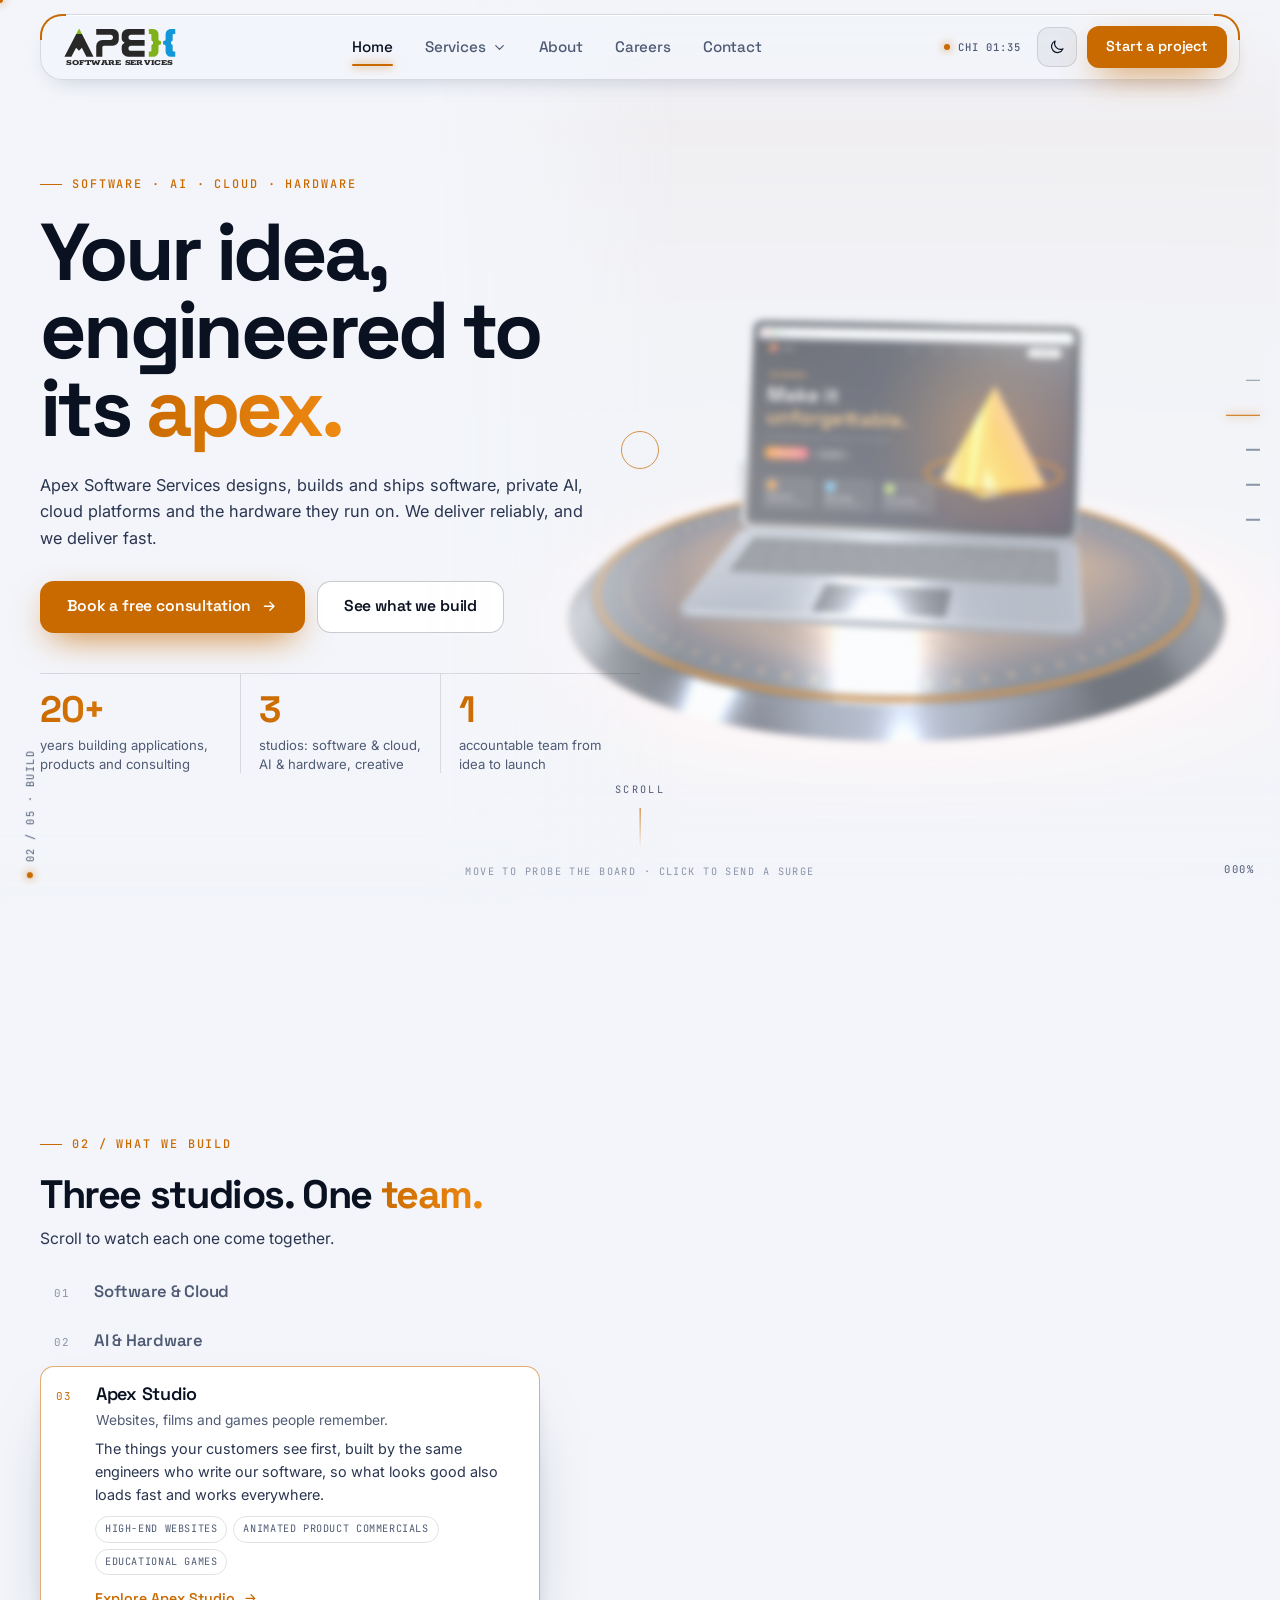
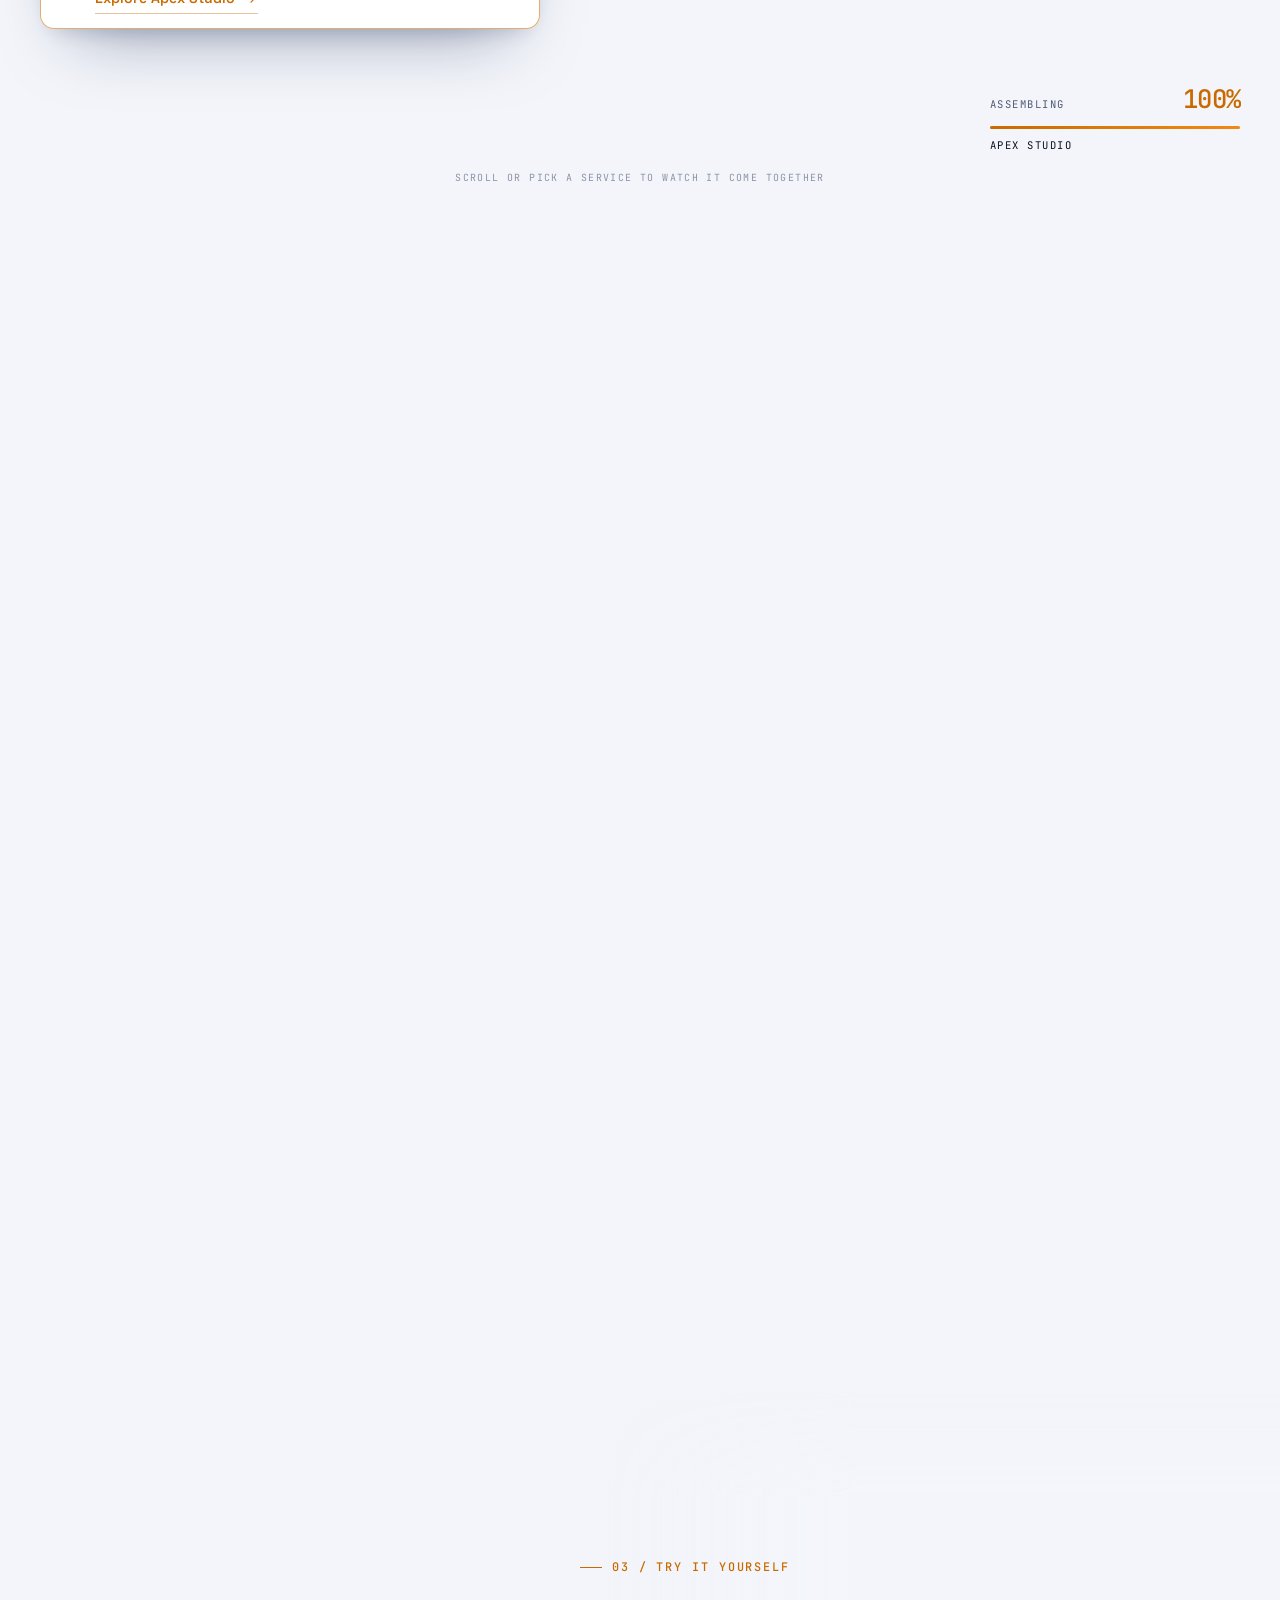
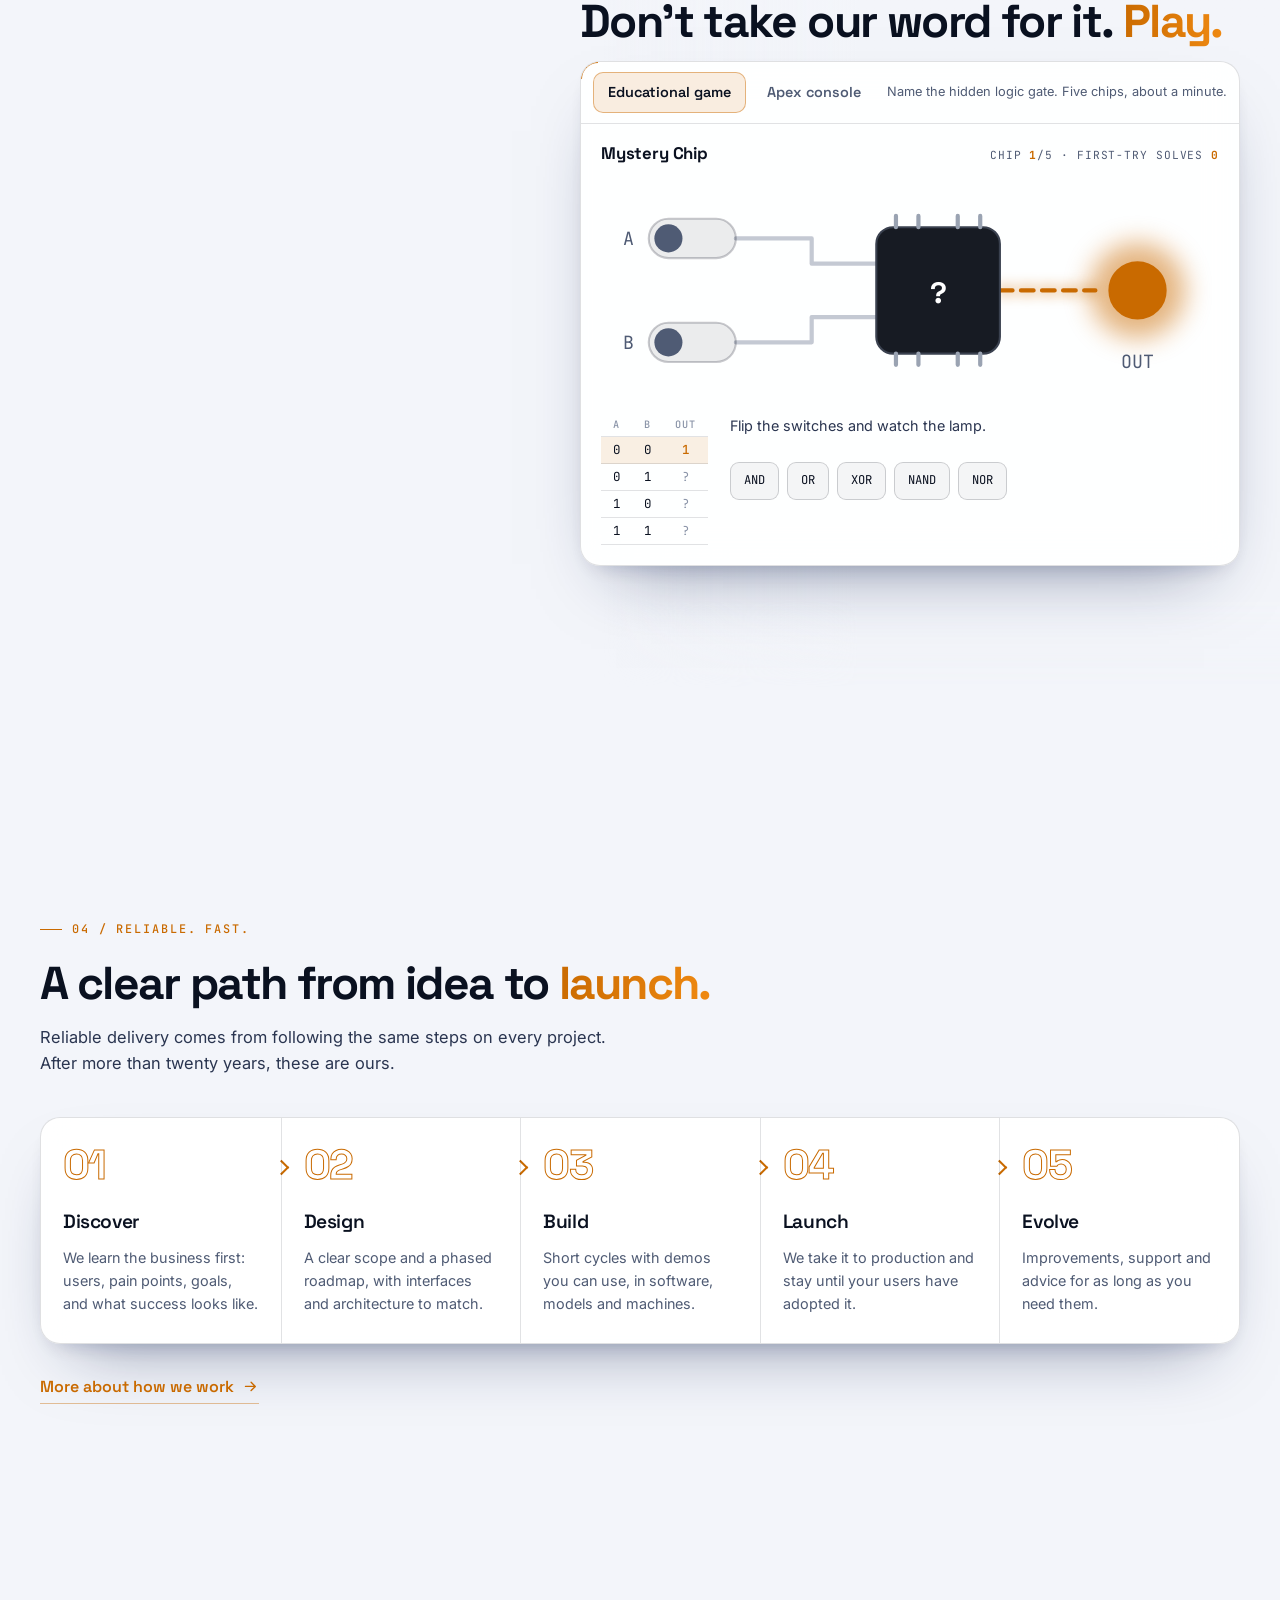
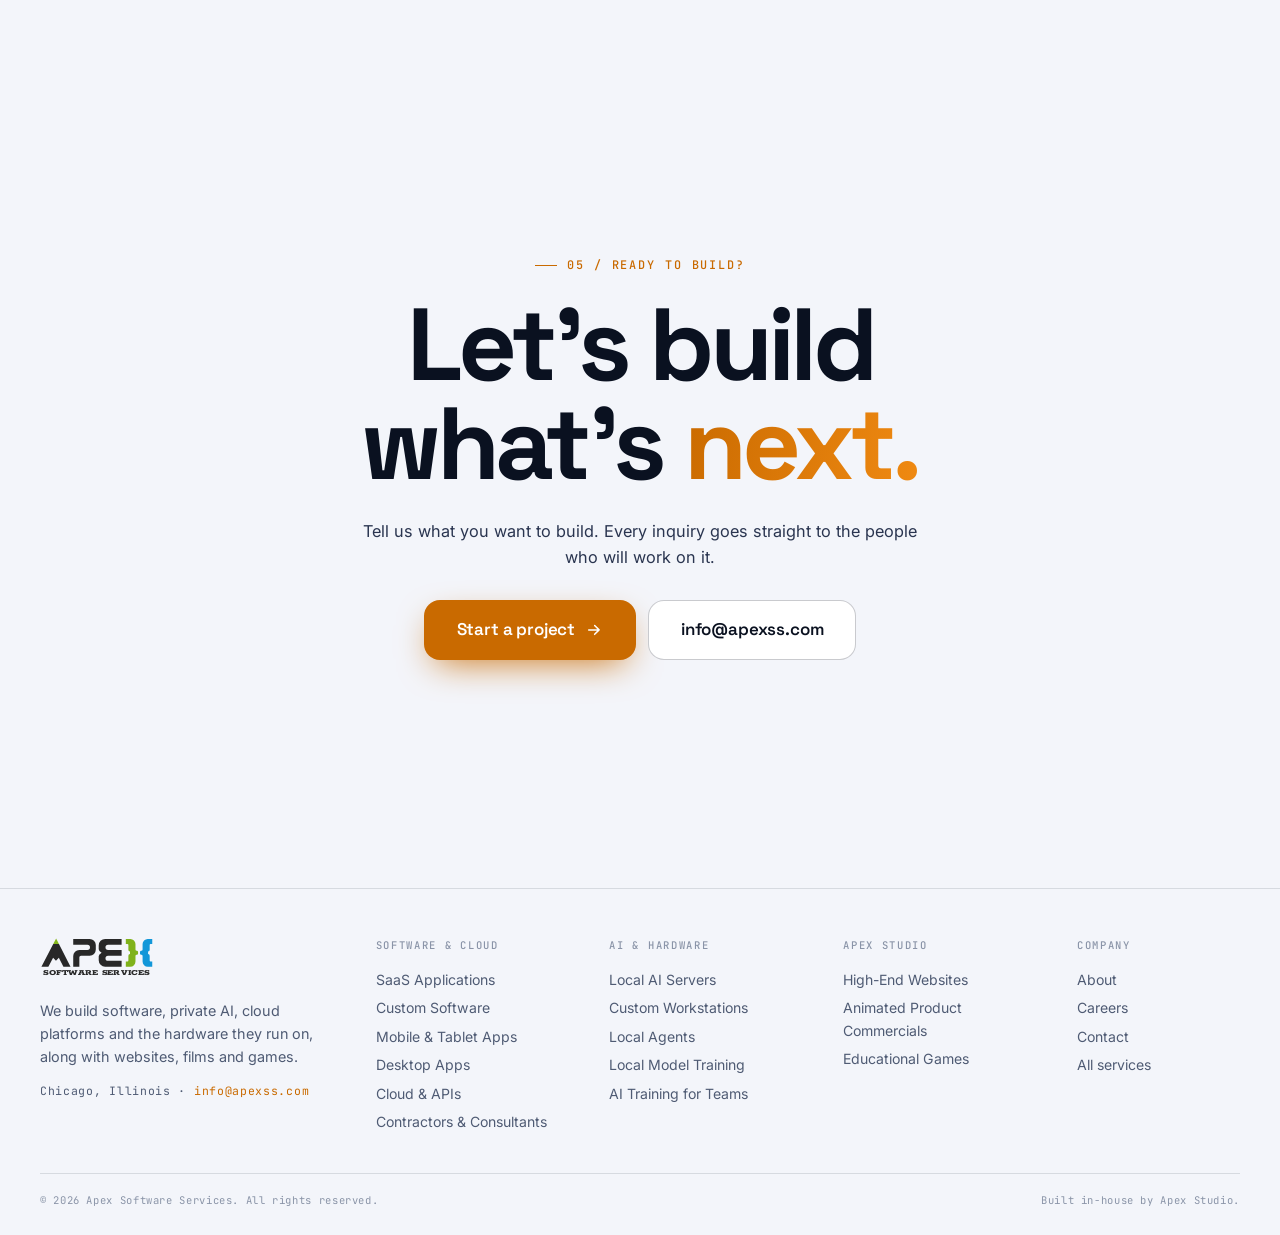
==== commit 6642d966: "fix bugs and update videos" ====
--- a/index.html
+++ b/index.html
@@ -57,6 +57,7 @@
               <a class="mega-item" href="software.html#ui"><strong>UI/UX &amp; Front-End</strong><span>Interfaces people enjoy using.</span></a>
               <a class="mega-item" href="software.html#modern"><strong>Modernization</strong><span>Upgrade ageing systems, safely.</span></a>
               <a class="mega-item" href="software.html#consult"><strong>Technical Consulting</strong><span>Architecture, roadmaps and reviews.</span></a>
+              <a class="mega-item" href="software.html#hire"><strong>Contractors &amp; Consultants for Hire</strong><span>A team that joins yours to modernize or build.</span></a>
             </div>
             <div class="mega-col" data-tone="green" data-focus="server">
               <a class="mega-head" href="ai.html"><svg class="mega-ico" viewBox="0 0 24 24" aria-hidden="true"><rect x="7" y="7" width="10" height="10" rx="1.5"/><path d="M10 3v4M14 3v4M10 17v4M14 17v4M3 10h4M3 14h4M17 10h4M17 14h4"/><rect x="10" y="10" width="4" height="4" rx=".5"/></svg><strong>AI &amp; Hardware</strong><span>Private AI, and the machines to run it.</span></a>
@@ -74,7 +75,7 @@
             </div>
               <aside class="mega-side">
                 <p class="mega-kicker">Not sure where it fits?</p>
-                <p>Tell us what you are trying to build. We will tell you which pieces you need &mdash; and which you do not.</p>
+                <p>Tell us what you are trying to build. We will tell you which pieces you need and which you can skip.</p>
                 <a class="btn btn-primary btn-sm" href="contact.html">Free consultation <svg class="arr" viewBox="0 0 24 24" aria-hidden="true"><path d="M5 12h14M13 6l6 6-6 6"/></svg></a>
                 <a class="mega-all" href="services.html">All services <svg class="arr" viewBox="0 0 24 24" aria-hidden="true"><path d="M5 12h14M13 6l6 6-6 6"/></svg></a>
               </aside>
@@ -112,7 +113,7 @@
             <span class="ln"><span>engineered to</span></span>
             <span class="ln"><span>its <b class="glow">apex.</b></span></span>
           </h1>
-          <p class="lead rv">Apex Software Services designs, builds and ships software, private AI, cloud platforms and the hardware they run on &mdash; reliably, and fast.</p>
+          <p class="lead rv">Apex Software Services designs, builds and ships software, private AI, cloud platforms and the hardware they run on. We deliver reliably, and we deliver fast.</p>
           <div class="actions rv">
             <a class="btn btn-primary" href="contact.html" data-magnetic>Book a free consultation <svg class="arr" viewBox="0 0 24 24" aria-hidden="true"><path d="M5 12h14M13 6l6 6-6 6"/></svg></a>
             <a class="btn btn-ghost" href="#services" data-magnetic>See what we build</a>
@@ -132,7 +133,7 @@
       <div class="explorer-pin">
         <div class="wrap explorer-wrap">
           <div class="explorer-copy">
-            <p class="kicker" data-scramble>02 &mdash; What we build</p>
+            <p class="kicker" data-scramble>02 / What we build</p>
             <h2 class="title">Three studios. One <b class="glow">team.</b></h2>
             <p class="copy">Scroll to watch each one come together.</p>
             <ol class="svc-list">
@@ -142,11 +143,11 @@
             </li>
             <li class="svc" id="workstation" data-build="workstation" data-tone="green">
               <button class="svc-head" type="button"><span class="svc-n">02</span><span class="svc-t">AI &amp; Hardware</span><span class="svc-s">Private AI, and the machines to run it.</span></button>
-              <div class="svc-body"><p>We build the servers and workstations, deploy the agents, train the models and train your people &mdash; so AI works inside your business, on hardware you own.</p><ul class="tags"><li>Local AI Servers</li><li>Custom Workstations</li><li>Local Agents</li><li>Local Model Training</li><li>AI Training for Teams</li></ul><a class="link" href="ai.html">Explore AI &amp; Hardware <svg class="arr" viewBox="0 0 24 24" aria-hidden="true"><path d="M5 12h14M13 6l6 6-6 6"/></svg></a></div>
+              <div class="svc-body"><p>We build the servers and workstations, deploy the agents, train the models and train your people, so AI works inside your business on hardware you own.</p><ul class="tags"><li>Local AI Servers</li><li>Custom Workstations</li><li>Local Agents</li><li>Local Model Training</li><li>AI Training for Teams</li></ul><a class="link" href="ai.html">Explore AI &amp; Hardware <svg class="arr" viewBox="0 0 24 24" aria-hidden="true"><path d="M5 12h14M13 6l6 6-6 6"/></svg></a></div>
             </li>
             <li class="svc" id="website" data-build="website" data-tone="orange">
               <button class="svc-head" type="button"><span class="svc-n">03</span><span class="svc-t">Apex Studio</span><span class="svc-s">Websites, films and games people remember.</span></button>
-              <div class="svc-body"><p>The things your customers see first, built by the same engineers &mdash; so what looks extraordinary also loads fast and works everywhere.</p><ul class="tags"><li>High-End Websites</li><li>Animated Product Commercials</li><li>Educational Games</li></ul><a class="link" href="studio.html">Explore Apex Studio <svg class="arr" viewBox="0 0 24 24" aria-hidden="true"><path d="M5 12h14M13 6l6 6-6 6"/></svg></a></div>
+              <div class="svc-body"><p>The things your customers see first, built by the same engineers who write our software, so what looks good also loads fast and works everywhere.</p><ul class="tags"><li>High-End Websites</li><li>Animated Product Commercials</li><li>Educational Games</li></ul><a class="link" href="studio.html">Explore Apex Studio <svg class="arr" viewBox="0 0 24 24" aria-hidden="true"><path d="M5 12h14M13 6l6 6-6 6"/></svg></a></div>
             </li>
             </ol>
           </div>
@@ -162,14 +163,14 @@
           <div class="asm-bar"><i></i></div>
           <em class="asm-name"></em>
         </div>
-        <p class="explorer-hint" aria-hidden="true">Scroll or pick a service &mdash; watch it come together</p>
+        <p class="explorer-hint" aria-hidden="true">Scroll or pick a service to watch it come together</p>
       </div>
     </section>
 
     <section class="chapter" id="lab" data-shape="tablet" data-pos="left" data-chapter="Try it">
       <div class="wrap">
         <div class="col col-right col-wide">
-          <p class="kicker rv" data-scramble>03 &mdash; Try it yourself</p>
+          <p class="kicker rv" data-scramble>03 / Try it yourself</p>
           <h2 class="title rv">Don&rsquo;t take our word for it. <b class="glow">Play.</b></h2>
           <div class="lab glass rv" id="labTabs">
             <div class="lab-tabs" role="tablist" aria-label="Interactive demos">
@@ -226,16 +227,16 @@
     <section class="chapter" id="process" data-shape="bus" data-pos="center" data-dim="0.3" data-chapter="How">
       <div class="wrap">
         <header class="head rv">
-          <p class="kicker" data-scramble>04 &mdash; Reliable. Fast.</p>
+          <p class="kicker" data-scramble>04 / Reliable. Fast.</p>
           <h2 class="title">A clear path from idea to <b class="glow">launch.</b></h2>
-          <p class="copy">More than twenty years of building has taught us that reliable delivery is a process, not a promise. This is ours.</p>
+          <p class="copy">Reliable delivery comes from following the same steps on every project. After more than twenty years, these are ours.</p>
         </header>
         <ol class="steps" data-stagger>
           <li class="step rv"><span class="step-n">01</span><h3>Discover</h3><p>We learn the business first: users, pain points, goals, and what success looks like.</p></li>
           <li class="step rv"><span class="step-n">02</span><h3>Design</h3><p>A clear scope and a phased roadmap, with interfaces and architecture to match.</p></li>
           <li class="step rv"><span class="step-n">03</span><h3>Build</h3><p>Short cycles with demos you can use, in software, models and machines.</p></li>
           <li class="step rv"><span class="step-n">04</span><h3>Launch</h3><p>We take it to production and stay until your users have adopted it.</p></li>
-          <li class="step rv"><span class="step-n">05</span><h3>Evolve</h3><p>Improvements, support and advice. The loop keeps turning.</p></li>
+          <li class="step rv"><span class="step-n">05</span><h3>Evolve</h3><p>Improvements, support and advice for as long as you need them.</p></li>
         </ol>
         <p class="more rv"><a class="link" href="about.html">More about how we work <svg class="arr" viewBox="0 0 24 24" aria-hidden="true"><path d="M5 12h14M13 6l6 6-6 6"/></svg></a></p>
       </div>
@@ -243,7 +244,7 @@
 
     <section class="chapter finale" id="contact" data-shape="dive" data-pos="center" data-chapter="Launch">
       <div class="wrap center">
-        <p class="kicker rv" data-scramble>05 &mdash; Ready to build?</p>
+        <p class="kicker rv" data-scramble>05 / Ready to build?</p>
         <h2 class="display rv"><span class="ln"><span>Let&rsquo;s build</span></span><span class="ln"><span>what&rsquo;s <b class="glow">next.</b></span></span></h2>
         <p class="lead rv">Tell us what you want to build. Every inquiry goes straight to the people who will work on it.</p>
         <div class="actions rv"><a class="btn btn-primary btn-lg" href="contact.html" data-magnetic>Start a project <svg class="arr" viewBox="0 0 24 24" aria-hidden="true"><path d="M5 12h14M13 6l6 6-6 6"/></svg></a><a class="btn btn-ghost btn-lg" href="mailto:info@apexss.com" data-magnetic>info@apexss.com</a></div>
@@ -255,10 +256,10 @@
     <div class="wrap footer-grid">
       <div class="footer-brand">
         <a class="brand" href="index.html" aria-label="Apex Software Services home"><svg class="logo" viewBox="0 63 176 62" role="img" aria-label="Apex Software Services"><g fill="currentColor"><path d="M2.2 109 20.5 74h8.9L47.3 109H36.3L29.2 95.2l-4.45 4.6-4.45-4.6L13 109z"/><path d="M51.5 66H77a9.5 9.5 0 0 1 9.5 9.5v7A9.5 9.5 0 0 1 77 92H63.5q-2.5 0-2.5 2.5V109h-9.5V92.5A9.5 9.5 0 0 1 61 83h12.5a4 4 0 0 0 0-8h-22z"/><path d="M126.5 66H101a10 10 0 0 0-10 10v6q0 3 4.5 5.5-4.5 2.5-4.5 5.5v6a10 10 0 0 0 10 10h25.5v-9h-21a4 4 0 0 1 0-8h21v-9h-21a4 4 0 0 1 0-8h21z"/></g><path fill="#84b81b" d="M25 65.5 29.4 74h-8.9z"/><path fill="#7fb21a" d="M133 66h7a8 8 0 0 1 8 8v8.5q0 2 2 2t2 2v2q0 2-2 2t-2 2V101a8 8 0 0 1-8 8h-7v-8h2.5q1.5 0 1.5-1.5V92q0-2 2.5-2.5v-4Q137 85 137 83v-7.5q0-1.5-1.5-1.5H133z"/><path fill="#1297d9" transform="translate(307 0) scale(-1 1)" d="M133 66h7a8 8 0 0 1 8 8v8.5q0 2 2 2t2 2v2q0 2-2 2t-2 2V101a8 8 0 0 1-8 8h-7v-8h2.5q1.5 0 1.5-1.5V92q0-2 2.5-2.5v-4Q137 85 137 83v-7.5q0-1.5-1.5-1.5H133z"/><text class="logo-tag" x="88" y="122.6" text-anchor="middle" textLength="166" lengthAdjust="spacingAndGlyphs">SOFTWARE SERVICES</text></svg></a>
-        <p>Software, private AI, cloud platforms and the hardware they run on &mdash; plus the websites, films and games that bring them to life.</p>
+        <p>We build software, private AI, cloud platforms and the hardware they run on, along with websites, films and games.</p>
         <p class="footer-meta">Chicago, Illinois &middot; <a href="mailto:info@apexss.com">info@apexss.com</a></p>
       </div>
-      <div><h4>Software &amp; Cloud</h4><a href="software.html#saas">SaaS Applications</a><a href="software.html#custom">Custom Software</a><a href="software.html#mobile">Mobile &amp; Tablet Apps</a><a href="software.html#desktop">Desktop Apps</a><a href="software.html#cloud">Cloud &amp; APIs</a></div>
+      <div><h4>Software &amp; Cloud</h4><a href="software.html#saas">SaaS Applications</a><a href="software.html#custom">Custom Software</a><a href="software.html#mobile">Mobile &amp; Tablet Apps</a><a href="software.html#desktop">Desktop Apps</a><a href="software.html#cloud">Cloud &amp; APIs</a><a href="software.html#hire">Contractors &amp; Consultants</a></div>
       <div><h4>AI &amp; Hardware</h4><a href="ai.html#server">Local AI Servers</a><a href="ai.html#workstation">Custom Workstations</a><a href="ai.html#agents">Local Agents</a><a href="ai.html#training">Local Model Training</a><a href="ai.html#team">AI Training for Teams</a></div>
       <div><h4>Apex Studio</h4><a href="studio.html#website">High-End Websites</a><a href="studio.html#film">Animated Product Commercials</a><a href="studio.html#game">Educational Games</a></div>
       <div><h4>Company</h4><a href="about.html">About</a><a href="careers.html">Careers</a><a href="contact.html">Contact</a><a href="services.html">All services</a></div>
--- a/styles.css
+++ b/styles.css
@@ -1,5 +1,5 @@
 /* ==========================================================================
-   Apex Software Services — interface
+   Apex Software Services: interface
    ========================================================================== */
 
 @property --accent { syntax: '<color>'; inherits: true; initial-value: #3fc0ff; }
@@ -320,6 +320,17 @@
 .svc.on .svc-body, html:not(.js) .svc-body { display: block; animation: tlIn 0.4s ease both; }
 .svc-body .link { margin-top: 12px; font-size: 0.88rem; }
 .svc-body .tags { margin-top: 10px; }
+/* nine or more services: tighter rows, so the open one still fits on one screen */
+@media (min-width: 900px) {
+  .svc-list:has(> .svc:nth-child(9)) { margin-top: 12px; gap: 0; }
+  .svc-list:has(> .svc:nth-child(9)) .svc-head { padding: 5px 12px; }
+  .svc-list:has(> .svc:nth-child(9)) .svc.on .svc-head { padding: 10px 14px 2px; }
+  .svc-list:has(> .svc:nth-child(9)) .svc-t { font-size: 1rem; }
+  .svc-list:has(> .svc:nth-child(9)) .svc.on .svc-t { font-size: 1.08rem; }
+  .svc-list:has(> .svc:nth-child(9)) .svc-body { font-size: 0.88rem; padding-bottom: 12px; }
+  .svc-list:has(> .svc:nth-child(9)) .svc-body .tags { margin-top: 8px; }
+  .svc-list:has(> .svc:nth-child(9)) .svc-body .link { margin-top: 8px; }
+}
 .spec { display: none; }
 /* assembly read-out beside the build */
 .asm { position: absolute; right: max(var(--pad), calc((100vw - var(--max)) / 2)); bottom: 46px; width: 250px; font-family: var(--mono); font-size: 0.66rem; letter-spacing: 0.14em; text-transform: uppercase; color: var(--muted); }
@@ -429,6 +440,7 @@
 .field input[type='file'] { padding: 10px; font-size: 0.9rem; }
 .form .btn { width: 100%; }
 .form-note { font-size: 0.84rem; color: var(--muted); min-height: 1.2em; }
+.form-hint { font-size: 0.8rem; color: var(--muted); }
 .contact-meta { display: flex; flex-wrap: wrap; align-items: center; gap: 18px; margin-top: 26px; font-family: var(--mono); font-size: 0.74rem; letter-spacing: 0.1em; text-transform: uppercase; color: var(--muted); }
 .contact-meta .link { font-family: var(--display); font-size: 1.05rem; letter-spacing: 0; text-transform: none; }
 
@@ -445,12 +457,17 @@
 .jobs-list { display: grid; gap: 0; }
 .job { display: flex; justify-content: space-between; align-items: center; gap: 14px; padding: 12px 2px; border-top: 1px solid var(--line); }
 .job strong { display: block; font-family: var(--display); font-weight: 600; font-size: 1rem; letter-spacing: -0.01em; }
-.job span { font-size: 0.8rem; color: var(--muted); }
+.job span { display: block; font-size: 0.8rem; color: var(--muted); }
 .job em { flex: none; font-style: normal; font-family: var(--mono); font-size: 0.62rem; letter-spacing: 0.14em; text-transform: uppercase; padding: 5px 10px; border-radius: 999px; border: 1px solid var(--line); color: var(--muted); }
 .job.filled strong { color: var(--muted); text-decoration: line-through; text-decoration-color: color-mix(in srgb, var(--ink) 30%, transparent); }
 .job.open em { border-color: var(--accent); color: var(--accent); }
 .job .btn { flex: none; }
 .jobs-foot { margin-top: 12px; font-size: 0.8rem; color: var(--faint); }
+.jobs-done { display: flex; align-items: flex-start; gap: 12px; margin-bottom: 18px; padding: 14px 16px; border: 1px solid color-mix(in srgb, var(--accent) 50%, transparent); border-radius: 14px; background: color-mix(in srgb, var(--accent) 9%, transparent); font-size: 0.94rem; color: var(--ink-2); }
+.jobs-done[hidden] { display: none; }
+.jobs-done svg { flex: none; width: 22px; height: 22px; margin-top: 1px; fill: none; stroke: var(--accent); stroke-width: 2.4; stroke-linecap: round; stroke-linejoin: round; }
+.jobs-done strong { color: var(--ink); }
+.trap { position: absolute; left: -9999px; width: 1px; height: 1px; opacity: 0; }
 .apply { width: min(640px, calc(100vw - 28px)); max-height: calc(100vh - 28px); padding: 0; border: 1px solid color-mix(in srgb, var(--ink) 16%, transparent); border-radius: 22px; background: var(--bg); color: var(--ink); box-shadow: 0 50px 120px -30px rgba(0, 0, 0, 0.7); }
 .apply::backdrop { background: color-mix(in srgb, var(--bg) 70%, transparent); backdrop-filter: blur(6px); }
 .apply-head { display: flex; justify-content: space-between; align-items: flex-start; gap: 16px; }
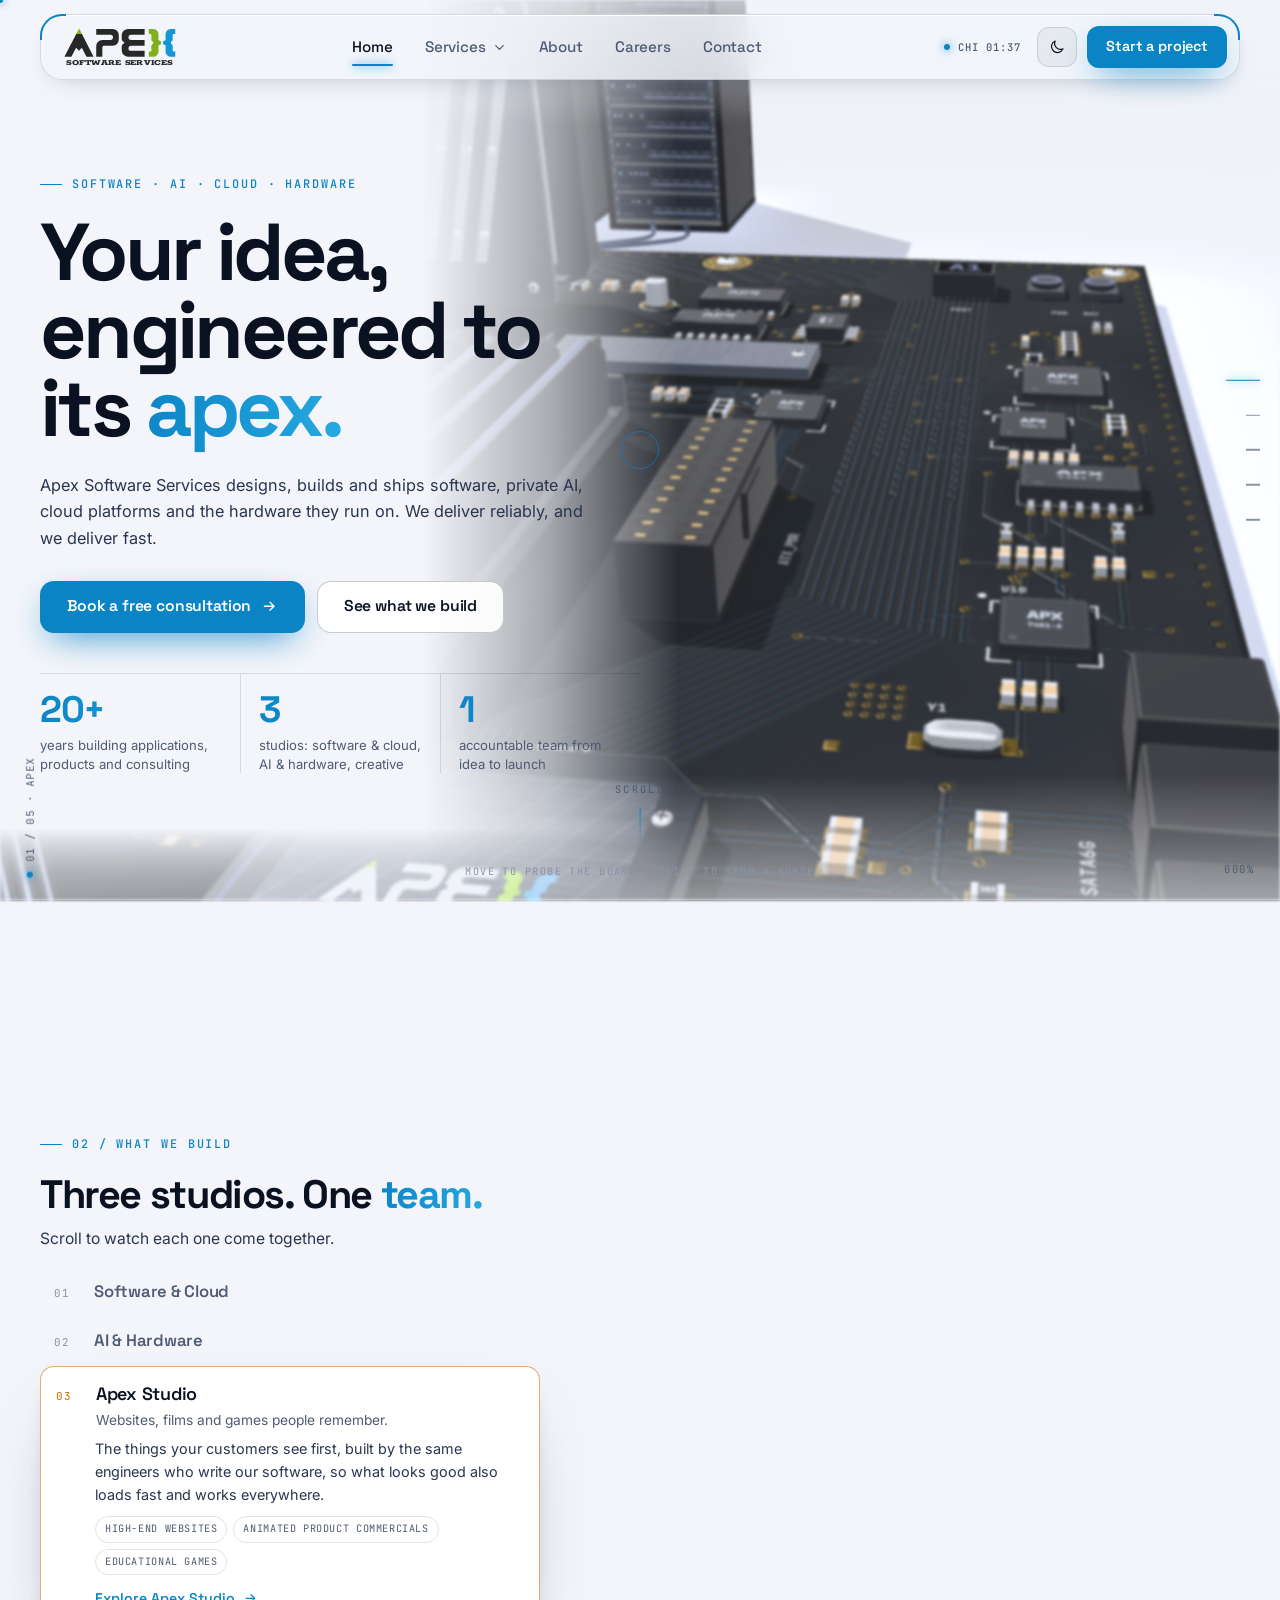
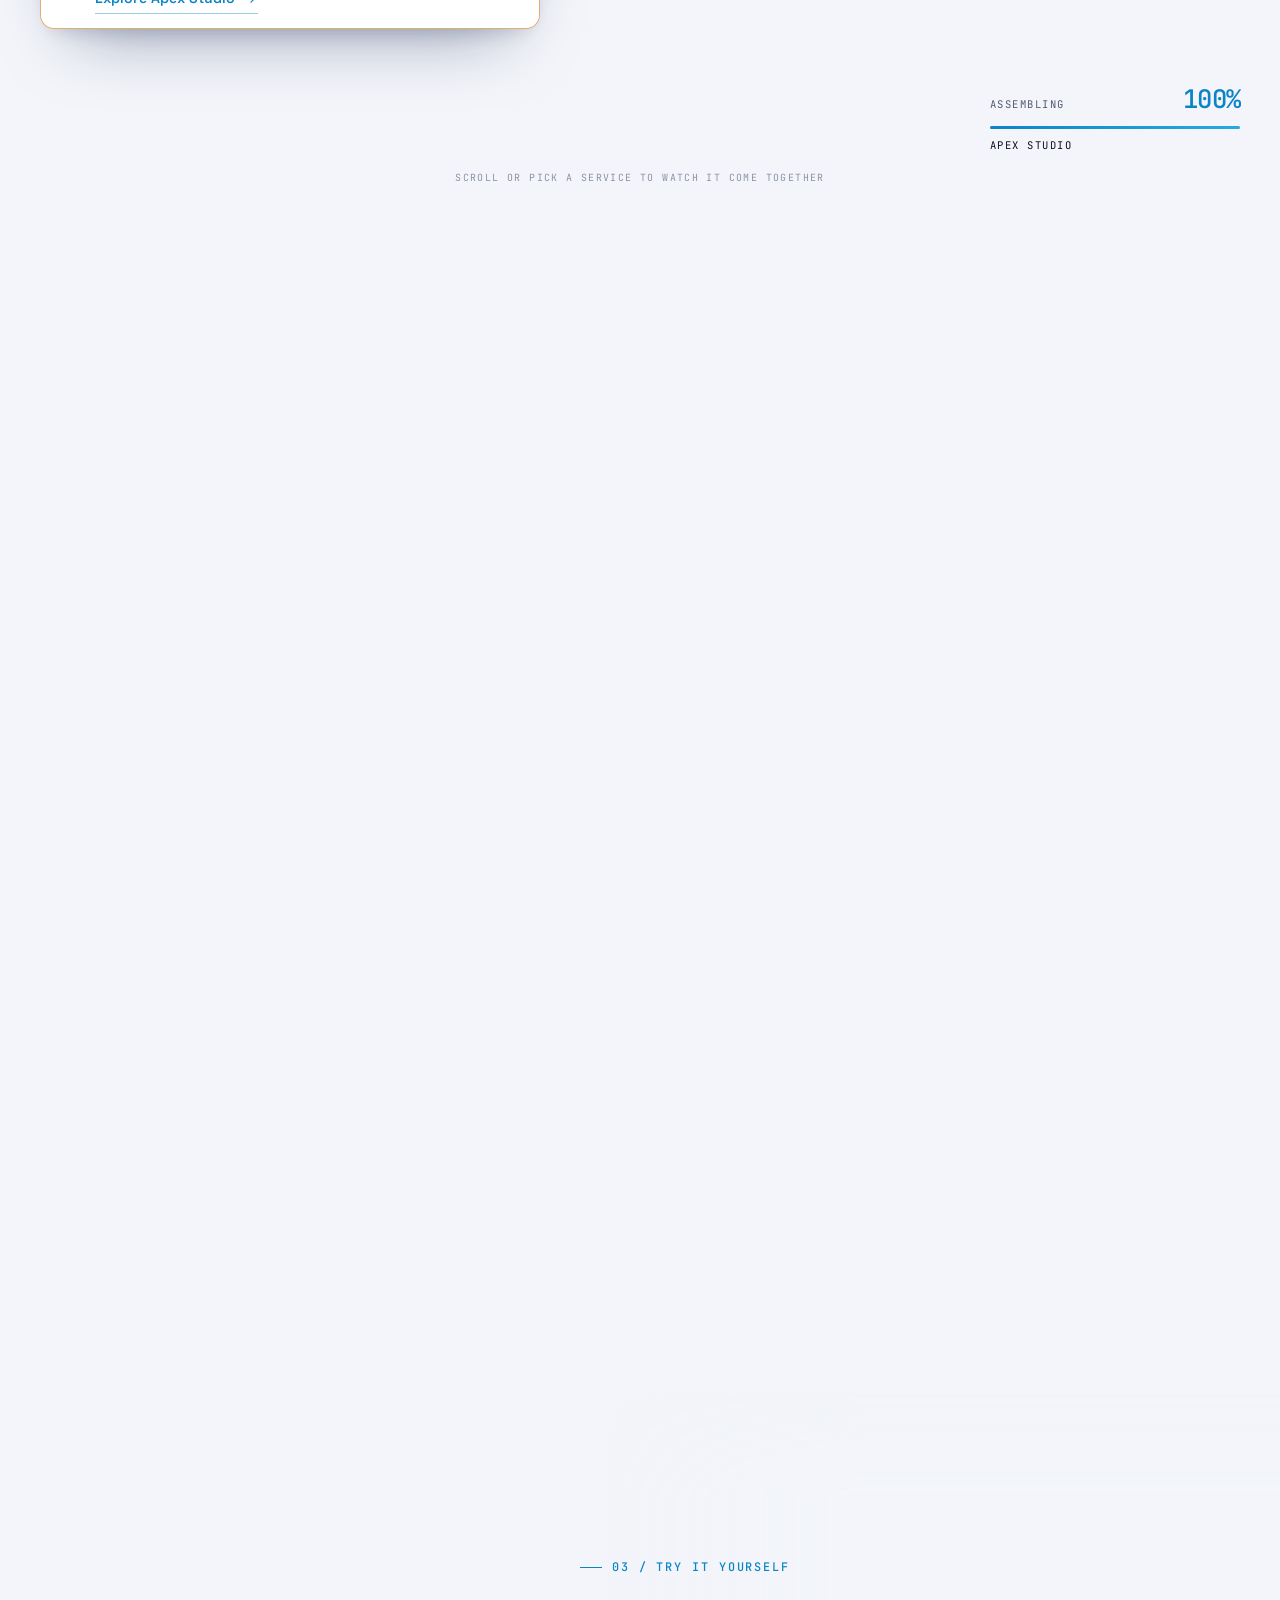
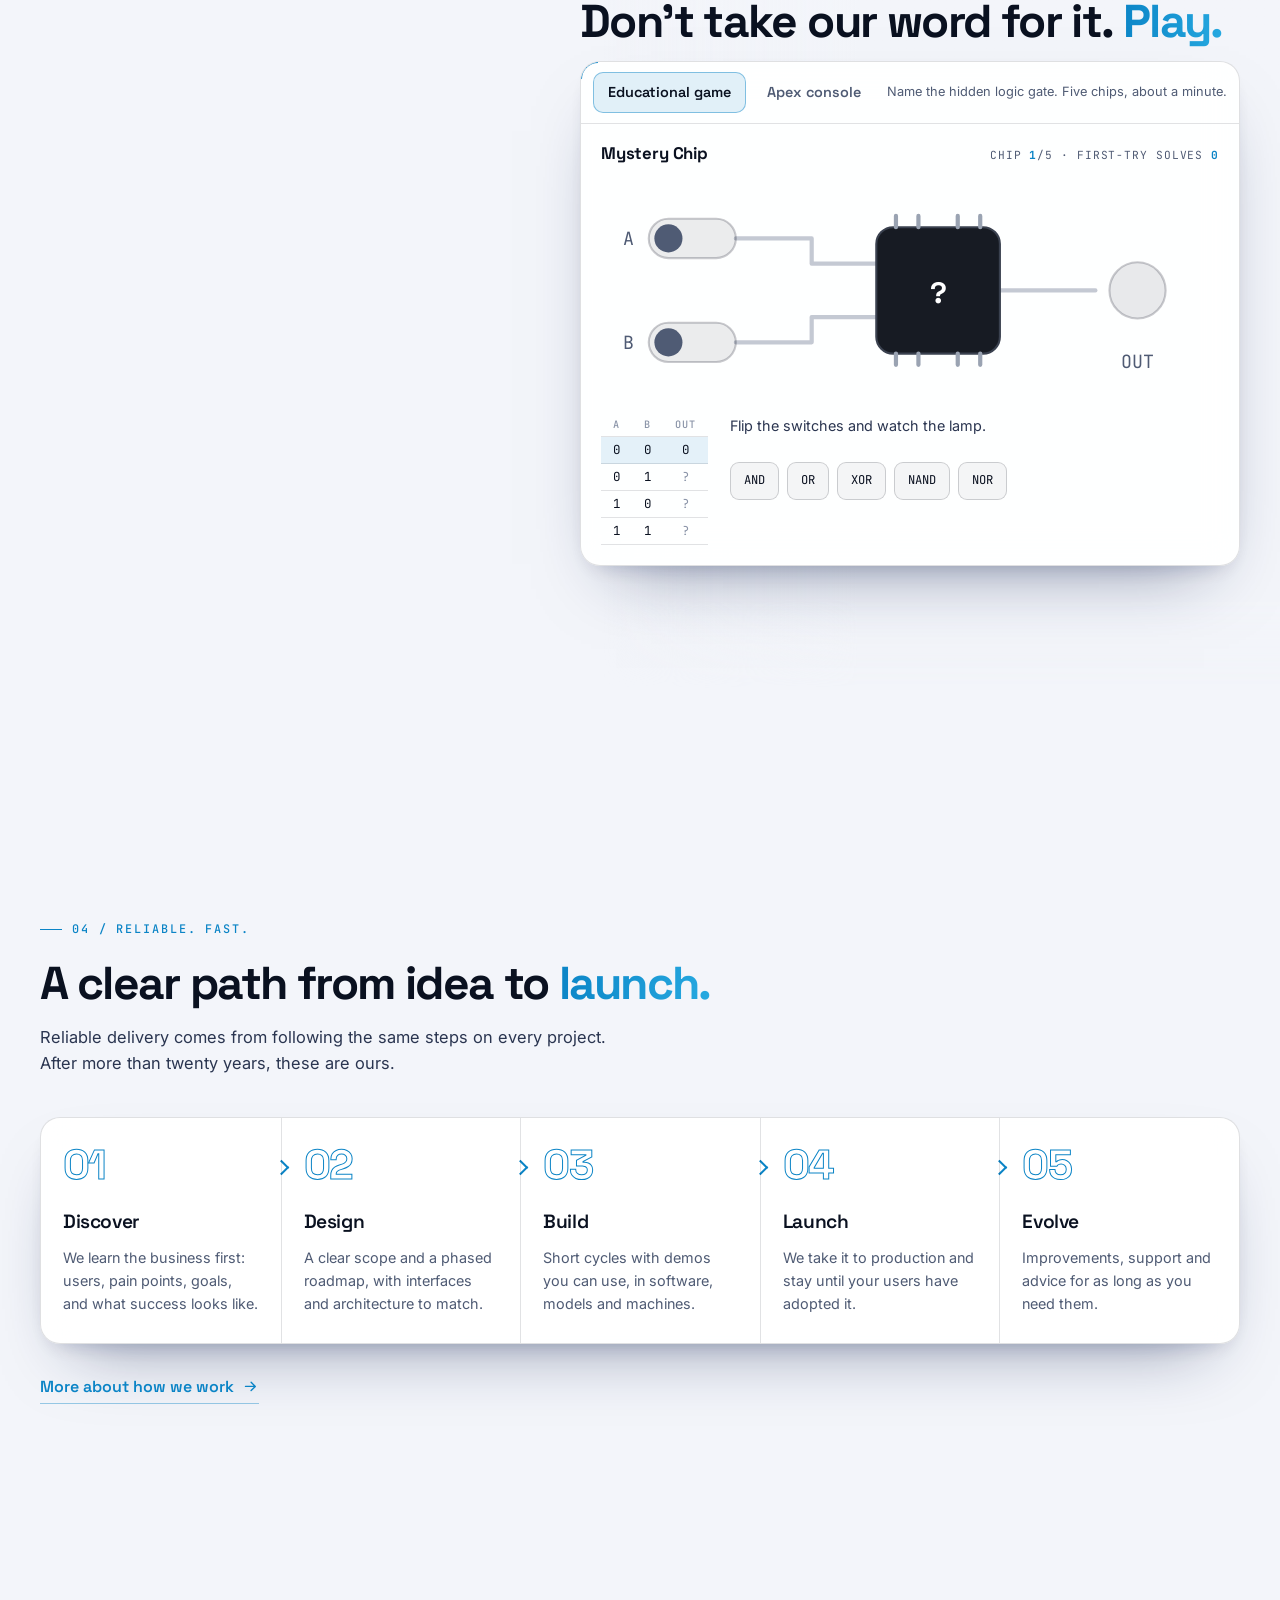
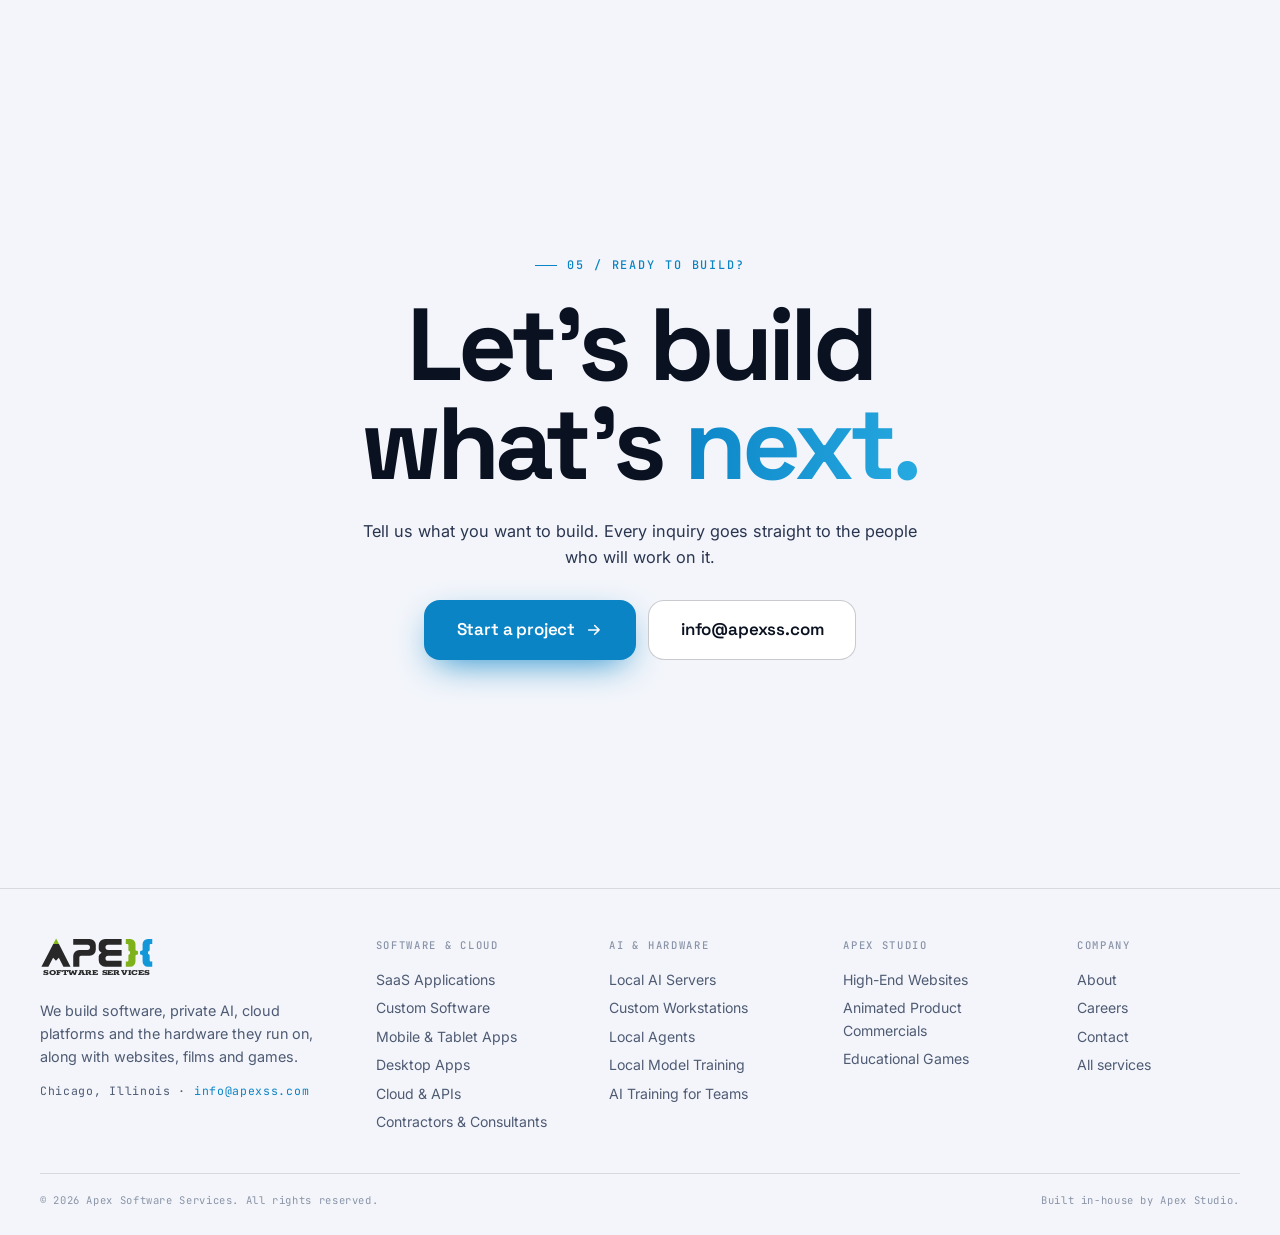
==== commit 9fd302e7: "fix bugs and update videos" ====
--- a/index.html
+++ b/index.html
@@ -3,6 +3,13 @@
 <head>
   <meta charset="UTF-8" />
   <meta name="viewport" content="width=device-width, initial-scale=1.0" />
+  <!-- Google Tag Manager (analytics). The same block sits at the top of every page. -->
+  <script async src="https://www.googletagmanager.com/gtm.js?id=GTM-NQJ5MPGJ"></script>
+  <script>
+    window.dataLayer = window.dataLayer || [];
+    function gtag(){dataLayer.push(arguments);}
+    gtag('js', new Date());
+  </script>
   <title>Apex Software Services | Software, AI, Cloud &amp; Hardware</title>
   <meta name="description" content="Apex Software Services builds software, private local AI, cloud platforms and hardware, plus high-end websites, animated product commercials and educational games. Over 20 years of experience." />
   <meta name="theme-color" content="#f3f5fa" />
